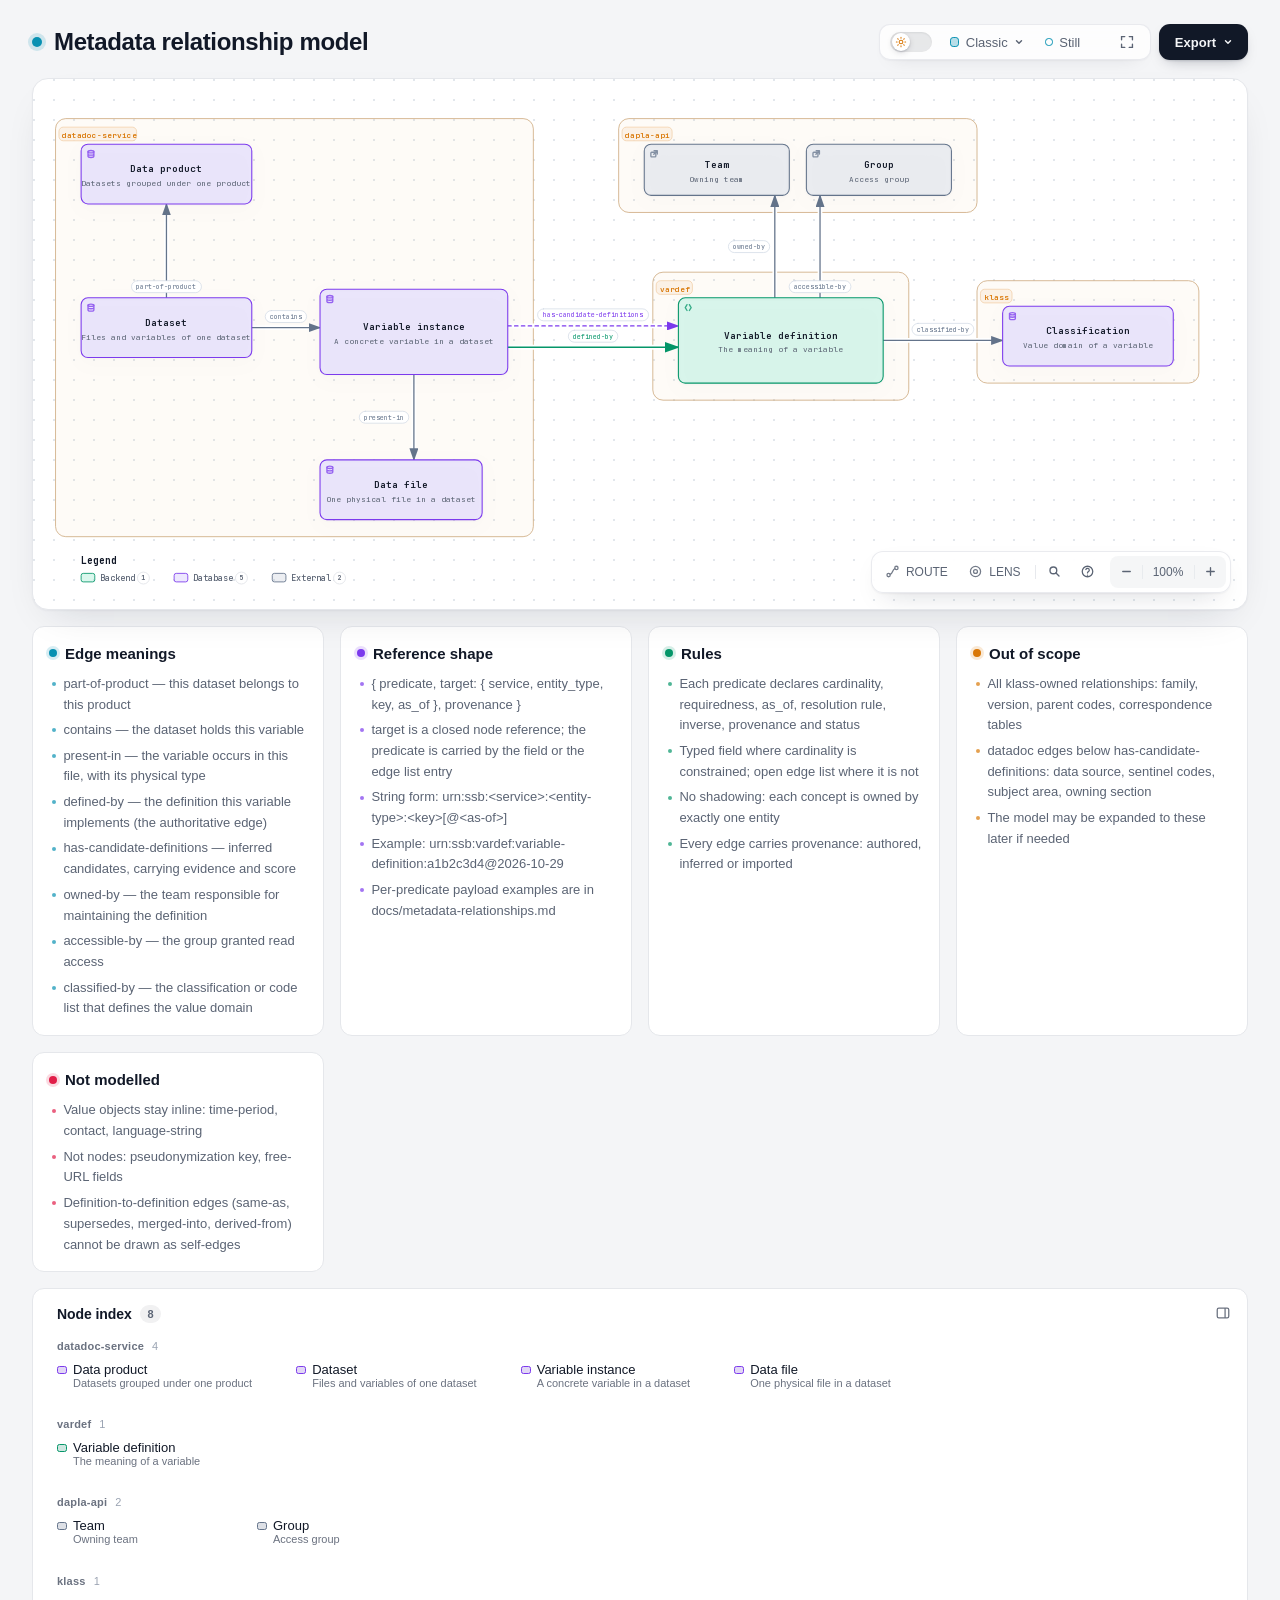
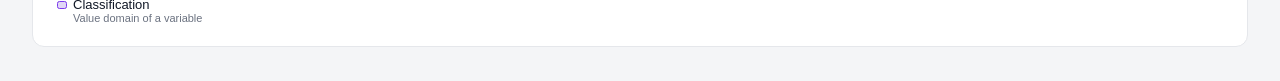
==== docs/diagrams/metadata-relationships.html @ 672e4080 "Add a diagram of entity relationships" ====
<!DOCTYPE html>
<html lang="en" data-theme="dark" data-preset="classic">
<head>
  <meta charset="UTF-8">
  <meta name="viewport" content="width=device-width, initial-scale=1.0">
  <meta name="generator" content="archify 3.2.0">
  <meta name="archify-reader-contract" content="declared-wide-v1">
  <title>Metadata relationship model Diagram</title>
  <script>
    // Resolve the theme before first paint so light-preference users don't
    // see a dark flash. The toolbar script below re-applies with UI state.
    (function () {
      try {
        var theme = null;
        try {
          var param = new URLSearchParams(window.location.search).get('theme');
          if (param === 'light' || param === 'dark') theme = param;
          if (new URLSearchParams(window.location.search).get('embed') === '1') {
            document.documentElement.setAttribute('data-embed', 'true');
          }
          if (new URLSearchParams(window.location.search).get('present') === '1') {
            document.documentElement.setAttribute('data-present', 'true');
          }
        } catch (_) {}
        if (!theme) {
          try { theme = localStorage.getItem('archify-theme'); } catch (_) {}
        }
        if (theme !== 'light' && theme !== 'dark') {
          theme = window.matchMedia('(prefers-color-scheme: light)').matches ? 'light' : 'dark';
        }
        document.documentElement.setAttribute('data-theme', theme);
      } catch (_) {}
    })();
  </script>
  <style id="archify-fonts">
/*
JetBrains Mono variable WOFF2 subsets from Google Fonts service revision v24.
These fixed bytes are shared by the viewer and its SVG/raster exports.
No local() source: an installed copy must not override the bundled font.
Uncovered characters (including CJK) still use the system fallback stack.
Upstream: https://github.com/JetBrains/JetBrainsMono

cyrillic-ext    1664 bytes  sha256 9343de2ca5d9549f792e7962375af8efb0f320c7643bfd36c884b5a30e5c396f
cyrillic        8892 bytes  sha256 4995a9a43ac659ec32fcd8b463755cd6a07b31a6e6b3894a6a153b661cf490e2
greek           6800 bytes  sha256 49c3da6c9a2b279b0f1f860f5cfb1f5dc38d88a5c7be9c9b1837bbc4e3db6111
vietnamese      5872 bytes  sha256 d44eb1936043a56038eb02dd70b243f379bef65783f94ec12f277550720411f1
latin-ext      11596 bytes  sha256 9c38cb2d0d2d93c1ee6e21fa78db76f13ea7e15e15cc64214c7ca89b6aaa35c4
latin          31340 bytes  sha256 2c32b9b3ee358c119e210f6f5195f9bd34894d78a785ff2e95d60e718e400af4

Copyright 2020 The JetBrains Mono Project Authors (https://github.com/JetBrains/JetBrainsMono)

This Font Software is licensed under the SIL Open Font License, Version 1.1.
This license is copied below, and is also available with a FAQ at:
https://openfontlicense.org


-----------------------------------------------------------
SIL OPEN FONT LICENSE Version 1.1 - 26 February 2007
-----------------------------------------------------------

PREAMBLE
The goals of the Open Font License (OFL) are to stimulate worldwide
development of collaborative font projects, to support the font creation
efforts of academic and linguistic communities, and to provide a free and
open framework in which fonts may be shared and improved in partnership
with others.

The OFL allows the licensed fonts to be used, studied, modified and
redistributed freely as long as they are not sold by themselves. The
fonts, including any derivative works, can be bundled, embedded,
redistributed and/or sold with any software provided that any reserved
names are not used by derivative works. The fonts and derivatives,
however, cannot be released under any other type of license. The
requirement for fonts to remain under this license does not apply
to any document created using the fonts or their derivatives.

DEFINITIONS
"Font Software" refers to the set of files released by the Copyright
Holder(s) under this license and clearly marked as such. This may
include source files, build scripts and documentation.

"Reserved Font Name" refers to any names specified as such after the
copyright statement(s).

"Original Version" refers to the collection of Font Software components as
distributed by the Copyright Holder(s).

"Modified Version" refers to any derivative made by adding to, deleting,
or substituting -- in part or in whole -- any of the components of the
Original Version, by changing formats or by porting the Font Software to a
new environment.

"Author" refers to any designer, engineer, programmer, technical
writer or other person who contributed to the Font Software.

PERMISSION & CONDITIONS
Permission is hereby granted, free of charge, to any person obtaining
a copy of the Font Software, to use, study, copy, merge, embed, modify,
redistribute, and sell modified and unmodified copies of the Font
Software, subject to the following conditions:

1) Neither the Font Software nor any of its individual components,
in Original or Modified Versions, may be sold by itself.

2) Original or Modified Versions of the Font Software may be bundled,
redistributed and/or sold with any software, provided that each copy
contains the above copyright notice and this license. These can be
included either as stand-alone text files, human-readable headers or
in the appropriate machine-readable metadata fields within text or
binary files as long as those fields can be easily viewed by the user.

3) No Modified Version of the Font Software may use the Reserved Font
Name(s) unless explicit written permission is granted by the corresponding
Copyright Holder. This restriction only applies to the primary font name as
presented to the users.

4) The name(s) of the Copyright Holder(s) or the Author(s) of the Font
Software shall not be used to promote, endorse or advertise any
Modified Version, except to acknowledge the contribution(s) of the
Copyright Holder(s) and the Author(s) or with their explicit written
permission.

5) The Font Software, modified or unmodified, in part or in whole,
must be distributed entirely under this license, and must not be
distributed under any other license. The requirement for fonts to
remain under this license does not apply to any document created
using the Font Software.

TERMINATION
This license becomes null and void if any of the above conditions are
not met.

DISCLAIMER
THE FONT SOFTWARE IS PROVIDED "AS IS", WITHOUT WARRANTY OF ANY KIND,
EXPRESS OR IMPLIED, INCLUDING BUT NOT LIMITED TO ANY WARRANTIES OF
MERCHANTABILITY, FITNESS FOR A PARTICULAR PURPOSE AND NONINFRINGEMENT
OF COPYRIGHT, PATENT, TRADEMARK, OR OTHER RIGHT. IN NO EVENT SHALL THE
COPYRIGHT HOLDER BE LIABLE FOR ANY CLAIM, DAMAGES OR OTHER LIABILITY,
INCLUDING ANY GENERAL, SPECIAL, INDIRECT, INCIDENTAL, OR CONSEQUENTIAL
DAMAGES, WHETHER IN AN ACTION OF CONTRACT, TORT OR OTHERWISE, ARISING
FROM, OUT OF THE USE OR INABILITY TO USE THE FONT SOFTWARE OR FROM
OTHER DEALINGS IN THE FONT SOFTWARE.
*/
    /* cyrillic-ext */
    @font-face { font-family: 'JetBrains Mono'; font-style: normal; font-weight: 400 800; font-display: swap;
      src: url([data-uri]) format('woff2');
      unicode-range: U+0460-052F, U+1C80-1C8A, U+20B4, U+2DE0-2DFF, U+A640-A69F, U+FE2E-FE2F; }
    /* cyrillic */
    @font-face { font-family: 'JetBrains Mono'; font-style: normal; font-weight: 400 800; font-display: swap;
      src: url([data-uri]) format('woff2');
      unicode-range: U+0301, U+0400-045F, U+0490-0491, U+04B0-04B1, U+2116; }
    /* greek */
    @font-face { font-family: 'JetBrains Mono'; font-style: normal; font-weight: 400 800; font-display: swap;
      src: url([data-uri]) format('woff2');
      unicode-range: U+0370-0377, U+037A-037F, U+0384-038A, U+038C, U+038E-03A1, U+03A3-03FF; }
    /* vietnamese */
    @font-face { font-family: 'JetBrains Mono'; font-style: normal; font-weight: 400 800; font-display: swap;
      src: url([data-uri]) format('woff2');
      unicode-range: U+0102-0103, U+0110-0111, U+0128-0129, U+0168-0169, U+01A0-01A1, U+01AF-01B0, U+0300-0301, U+0303-0304, U+0308-0309, U+0323, U+0329, U+1EA0-1EF9, U+20AB; }
    /* latin-ext */
    @font-face { font-family: 'JetBrains Mono'; font-style: normal; font-weight: 400 800; font-display: swap;
      src: url([data-uri]) format('woff2');
      unicode-range: U+0100-02BA, U+02BD-02C5, U+02C7-02CC, U+02CE-02D7, U+02DD-02FF, U+0304, U+0308, U+0329, U+1D00-1DBF, U+1E00-1E9F, U+1EF2-1EFF, U+2020, U+20A0-20AB, U+20AD-20C0, U+2113, U+2C60-2C7F, U+A720-A7FF; }
    /* latin */
    @font-face { font-family: 'JetBrains Mono'; font-style: normal; font-weight: 400 800; font-display: swap;
      src: url([data-uri]) format('woff2');
      unicode-range: U+0000-00FF, U+0131, U+0152-0153, U+02BB-02BC, U+02C6, U+02DA, U+02DC, U+0304, U+0308, U+0329, U+2000-206F, U+20AC, U+2122, U+2191, U+2193, U+2212, U+2215, U+FEFF, U+FFFD; }
  </style>
  <style>
    /* ==========================================================
       THEME VARIABLES — switch by toggling [data-theme] on <html>
       ========================================================== */
    :root,
    [data-theme="dark"] {
      --bg: #020617;
      --grid: #1e293b;
      --canvas-dot: rgba(148, 163, 184, 0.16);
      --text: #ffffff;
      --text-muted: #94a3b8;
      --text-dim: #475569;
      /* UI chrome and menu hints need more contrast than SVG .t-dim accents */
      --text-faint: #7d8da1;

      --panel: rgba(15, 23, 42, 0.5);
      --panel-border: #1e293b;
      --lane-fill: rgba(15, 23, 42, 0.22);
      --lane-stroke: #334155;

      --arrow: #94a3b8;
      --arrow-emphasis: #34d399;

      /* Opaque mask color used behind semi-transparent component fills
         so the arrows drawn underneath are properly hidden. */
      --mask: #0f172a;

      --frontend-fill:    rgba(8, 51, 68, 0.4);
      --frontend-stroke:  #22d3ee;
      --backend-fill:     rgba(6, 78, 59, 0.4);
      --backend-stroke:   #34d399;
      --database-fill:    rgba(76, 29, 149, 0.4);
      --database-stroke:  #a78bfa;
      --cloud-fill:       rgba(120, 53, 15, 0.3);
      --cloud-stroke:     #fbbf24;
      --security-fill:    rgba(136, 19, 55, 0.4);
      --security-stroke:  #fb7185;
      --messagebus-fill:  rgba(251, 146, 60, 0.3);
      --messagebus-stroke:#fb923c;
      --external-fill:    rgba(30, 41, 59, 0.5);
      --external-stroke:  #94a3b8;

      --toolbar-bg:       rgba(15, 23, 42, 0.8);
      --toolbar-border:   #334155;
      --toolbar-text:     #e2e8f0;
      --toolbar-hover:    rgba(15, 23, 42, 0.95);
      --toolbar-menu-bg:  #0f172a;
    }

    [data-theme="light"] {
      --bg: #f4f5f7;
      --grid: #e9edf2;
      --canvas-dot: #e2e7ec;
      --text: #111827;
      --text-muted: #5b6474;
      --text-dim: #9aa3b2;
      --text-faint: #6b7280;

      --panel: #ffffff;
      --panel-border: #e5e7eb;
      --lane-fill: rgba(248, 250, 252, 0.65);
      --lane-stroke: #cbd5e1;

      --arrow: #64748b;
      --arrow-emphasis: #059669;

      --mask: #ffffff;

      --frontend-fill: rgba(34, 211, 238, 0.15);
      --frontend-stroke: #0891b2;
      --backend-fill: rgba(52, 211, 153, 0.18);
      --backend-stroke: #059669;
      --database-fill: rgba(167, 139, 250, 0.2);
      --database-stroke: #7c3aed;
      --cloud-fill: rgba(251, 191, 36, 0.18);
      --cloud-stroke: #d97706;
      --security-fill: rgba(251, 113, 133, 0.15);
      --security-stroke: #e11d48;
      --messagebus-fill: rgba(251, 146, 60, 0.15);
      --messagebus-stroke: #ea580c;
      --external-fill: rgba(148, 163, 184, 0.18);
      --external-stroke: #64748b;

      --toolbar-bg:       rgba(255, 255, 255, 0.92);
      --toolbar-border:   #cbd5e1;
      --toolbar-text:     #334155;
      --toolbar-hover:    #ffffff;
      --toolbar-menu-bg:  #ffffff;
    }

    /* ==========================================================
       SIGNAL FLOW — an opt-in, motion-forward visual preset.
       The variables also target a standalone exported SVG, whose
       root carries data-preset and data-theme directly.
       ========================================================== */
    [data-preset="signal-flow"][data-theme="dark"] {
      --bg: #030711;
      --grid: #15233a;
      --panel: rgba(6, 14, 28, 0.78);
      --panel-border: #1d3350;
      --lane-fill: rgba(9, 22, 40, 0.5);
      --lane-stroke: #2c4564;
      --text: #f5fbff;
      --text-muted: #9eb0c7;
      --text-dim: #52667f;
      --text-faint: #7890ad;
      --mask: #07101e;
      --frontend-fill: rgba(6, 182, 212, 0.14);
      --frontend-stroke: #67e8f9;
      --backend-fill: rgba(16, 185, 129, 0.14);
      --backend-stroke: #5eead4;
      --database-fill: rgba(139, 92, 246, 0.16);
      --database-stroke: #c4b5fd;
      --cloud-fill: rgba(245, 158, 11, 0.13);
      --cloud-stroke: #fcd34d;
      --security-fill: rgba(244, 63, 94, 0.13);
      --security-stroke: #fda4af;
      --messagebus-fill: rgba(249, 115, 22, 0.13);
      --messagebus-stroke: #fdba74;
      --external-fill: rgba(71, 85, 105, 0.24);
      --external-stroke: #a5b4c7;
      --arrow: #7890ad;
      --arrow-emphasis: #2dd4bf;
      --toolbar-bg: rgba(7, 16, 30, 0.86);
      --toolbar-border: #29415f;
      --toolbar-menu-bg: #07101e;
    }

    [data-preset="signal-flow"][data-theme="light"] {
      --bg: #f4f9fc;
      --grid: #d4e5ee;
      --panel: rgba(255, 255, 255, 0.82);
      --panel-border: #bfd5e2;
      --lane-fill: rgba(232, 243, 248, 0.62);
      --lane-stroke: #a9c5d5;
      --text: #102638;
      --text-muted: #587287;
      --text-dim: #8aa2b4;
      --text-faint: #668397;
      --mask: #ffffff;
      --frontend-fill: rgba(6, 182, 212, 0.09);
      --frontend-stroke: #0789a1;
      --backend-fill: rgba(5, 150, 105, 0.09);
      --backend-stroke: #087f69;
      --database-fill: rgba(124, 58, 237, 0.09);
      --database-stroke: #7254c7;
      --cloud-fill: rgba(217, 119, 6, 0.08);
      --cloud-stroke: #b9670b;
      --security-fill: rgba(225, 29, 72, 0.08);
      --security-stroke: #c53a59;
      --messagebus-fill: rgba(234, 88, 12, 0.08);
      --messagebus-stroke: #c65f27;
      --external-fill: rgba(100, 116, 139, 0.1);
      --external-stroke: #607a8c;
      --arrow: #7b97aa;
      --arrow-emphasis: #0d9488;
    }

    /* ==========================================================
       BLUEPRINT — a review-first drafting preset for deployment,
       infrastructure, and technical design documentation. It keeps
       the same semantic palette and geometry while trading glow for
       precise grid contrast, squared materials, and drafting marks.
       ========================================================== */
    [data-preset="blueprint"][data-theme="dark"] {
      --bg: #06131f;
      --grid: #17425a;
      --panel: rgba(7, 27, 43, 0.9);
      --panel-border: #27627f;
      --lane-fill: rgba(10, 43, 66, 0.36);
      --lane-stroke: #34799a;
      --text: #e3f6ff;
      --text-muted: #91b8ca;
      --text-dim: #557e92;
      --text-faint: #739caf;
      --mask: #0a2031;
      --frontend-fill: rgba(26, 157, 193, 0.14);
      --frontend-stroke: #66d9ef;
      --backend-fill: rgba(31, 155, 124, 0.13);
      --backend-stroke: #69dfbd;
      --database-fill: rgba(120, 105, 196, 0.14);
      --database-stroke: #b4a8ff;
      --cloud-fill: rgba(197, 145, 43, 0.13);
      --cloud-stroke: #ffd166;
      --security-fill: rgba(199, 76, 104, 0.13);
      --security-stroke: #ff8da1;
      --messagebus-fill: rgba(207, 112, 49, 0.13);
      --messagebus-stroke: #ffad66;
      --external-fill: rgba(84, 119, 139, 0.18);
      --external-stroke: #a7cad9;
      --arrow: #78a3b7;
      --arrow-emphasis: #64dfc1;
      --toolbar-bg: rgba(7, 28, 45, 0.92);
      --toolbar-border: #34799a;
      --toolbar-text: #d8f3ff;
      --toolbar-hover: rgba(18, 58, 83, 0.95);
      --toolbar-menu-bg: #0a2031;
    }

    [data-preset="blueprint"][data-theme="light"] {
      --bg: #edf7fa;
      --grid: #b5d5e1;
      --panel: rgba(249, 253, 255, 0.94);
      --panel-border: #78aabd;
      --lane-fill: rgba(210, 232, 240, 0.42);
      --lane-stroke: #83b2c4;
      --text: #123344;
      --text-muted: #4e7486;
      --text-dim: #86a6b4;
      --text-faint: #668c9d;
      --mask: #f9fdff;
      --frontend-fill: rgba(8, 145, 178, 0.08);
      --frontend-stroke: #087f9c;
      --backend-fill: rgba(5, 128, 101, 0.08);
      --backend-stroke: #08755f;
      --database-fill: rgba(100, 75, 180, 0.08);
      --database-stroke: #6757a8;
      --cloud-fill: rgba(181, 120, 15, 0.08);
      --cloud-stroke: #a86609;
      --security-fill: rgba(190, 48, 80, 0.07);
      --security-stroke: #b32f50;
      --messagebus-fill: rgba(196, 81, 22, 0.07);
      --messagebus-stroke: #b65120;
      --external-fill: rgba(79, 112, 128, 0.08);
      --external-stroke: #506f7e;
      --arrow: #6d93a5;
      --arrow-emphasis: #087f69;
      --toolbar-bg: rgba(247, 252, 254, 0.94);
      --toolbar-border: #8ab5c5;
      --toolbar-text: #294f61;
      --toolbar-hover: #ffffff;
      --toolbar-menu-bg: #f9fdff;
    }

    /* ==========================================================
       EDITORIAL — a warm, publication-minded preset for design
       reviews, launch notes, and documentation. The diagram keeps
       the same semantic palette and exact geometry, but trades
       software chrome for paper, ink, ruled structure, and one
       restrained vermilion accent.
       ========================================================== */
    [data-preset="editorial"][data-theme="dark"] {
      --bg: #181611;
      --grid: #39342a;
      --panel: rgba(35, 31, 24, 0.96);
      --panel-border: #625a4a;
      --lane-fill: rgba(52, 46, 35, 0.46);
      --lane-stroke: #726957;
      --text: #f4eddf;
      --text-muted: #b9ae9b;
      --text-dim: #776e60;
      --text-faint: #9d917e;
      --mask: #231f18;
      --frontend-fill: rgba(43, 133, 142, 0.16);
      --frontend-stroke: #7fc6c7;
      --backend-fill: rgba(63, 132, 92, 0.16);
      --backend-stroke: #8fc29e;
      --database-fill: rgba(117, 91, 141, 0.17);
      --database-stroke: #c0a4d0;
      --cloud-fill: rgba(170, 119, 49, 0.16);
      --cloud-stroke: #d8ad68;
      --security-fill: rgba(157, 69, 65, 0.17);
      --security-stroke: #df9085;
      --messagebus-fill: rgba(174, 79, 42, 0.16);
      --messagebus-stroke: #df946f;
      --external-fill: rgba(126, 115, 96, 0.18);
      --external-stroke: #b8ad99;
      --arrow: #948978;
      --arrow-emphasis: #dd6b3d;
      --toolbar-bg: rgba(35, 31, 24, 0.92);
      --toolbar-border: #625a4a;
      --toolbar-text: #eee5d5;
      --toolbar-hover: #302a20;
      --toolbar-menu-bg: #231f18;
    }

    [data-preset="editorial"][data-theme="light"] {
      --bg: #f2eee5;
      --grid: #d8d0c2;
      --panel: rgba(251, 248, 241, 0.97);
      --panel-border: #c4b9a6;
      --lane-fill: rgba(229, 221, 207, 0.42);
      --lane-stroke: #b8aa94;
      --text: #242018;
      --text-muted: #6f6658;
      --text-dim: #a09788;
      --text-faint: #817767;
      --mask: #fbf8f1;
      --frontend-fill: rgba(31, 117, 126, 0.09);
      --frontend-stroke: #287e84;
      --backend-fill: rgba(42, 119, 75, 0.09);
      --backend-stroke: #397b53;
      --database-fill: rgba(105, 75, 130, 0.09);
      --database-stroke: #765d86;
      --cloud-fill: rgba(157, 103, 31, 0.1);
      --cloud-stroke: #9a671f;
      --security-fill: rgba(153, 58, 52, 0.09);
      --security-stroke: #9e463f;
      --messagebus-fill: rgba(182, 70, 27, 0.09);
      --messagebus-stroke: #ad4b25;
      --external-fill: rgba(101, 91, 75, 0.09);
      --external-stroke: #746b5e;
      --arrow: #8a806f;
      --arrow-emphasis: #bb4c23;
      --toolbar-bg: rgba(251, 248, 241, 0.94);
      --toolbar-border: #c4b9a6;
      --toolbar-text: #40392f;
      --toolbar-hover: #fffdf8;
      --toolbar-menu-bg: #fbf8f1;
    }

    * { margin: 0; padding: 0; box-sizing: border-box; }

    body {
      --archify-page-top: 2rem;
      font-family: -apple-system, BlinkMacSystemFont, 'Segoe UI', 'PingFang SC', 'Hiragino Sans GB', 'Microsoft YaHei', 'Noto Sans CJK SC', 'Noto Sans', Roboto, 'Helvetica Neue', Arial, sans-serif;
      -webkit-font-smoothing: antialiased;
      background: var(--bg);
      min-height: 100vh;
      padding: var(--archify-page-top) 2rem 2rem;
      color: var(--text);
      /* Theme surfaces change together; animating the page background leaves it
         visibly out of sync with the SVG and panel for the first 200ms. */
    }

    html[data-preset="signal-flow"] body {
      background-image:
        radial-gradient(circle at 18% -8%, rgba(34, 211, 238, 0.14), transparent 34rem),
        radial-gradient(circle at 92% 18%, rgba(139, 92, 246, 0.12), transparent 30rem);
      background-attachment: fixed;
    }
    html[data-preset="signal-flow"][data-theme="light"] body {
      background-image:
        radial-gradient(circle at 18% -8%, rgba(6, 182, 212, 0.12), transparent 34rem),
        radial-gradient(circle at 92% 18%, rgba(139, 92, 246, 0.08), transparent 30rem);
    }
    html[data-preset="blueprint"] body {
      background-image:
        linear-gradient(var(--grid) 1px, transparent 1px),
        linear-gradient(90deg, var(--grid) 1px, transparent 1px);
      background-size: 32px 32px;
      background-position: -1px -1px;
      background-attachment: fixed;
    }
    html[data-preset="editorial"] body {
      background-image:
        linear-gradient(90deg, transparent 0, transparent 5.4rem, color-mix(in srgb, var(--security-stroke) 18%, transparent) 5.4rem, color-mix(in srgb, var(--security-stroke) 18%, transparent) calc(5.4rem + 1px), transparent calc(5.4rem + 1px)),
        repeating-linear-gradient(0deg, transparent 0, transparent 31px, color-mix(in srgb, var(--grid) 36%, transparent) 31px, color-mix(in srgb, var(--grid) 36%, transparent) 32px);
      background-attachment: fixed;
    }

    /* Gallery/embed mode keeps the generated artifact as the source of truth
       while presenting only its diagram surface inside a proof card. */
    html[data-embed="true"] body {
      min-height: 0;
      padding: 0;
      overflow: hidden;
      background: var(--bg);
      background-image: none;
    }
    html[data-embed="true"] .toolbar,
    html[data-embed="true"] .header,
    html[data-embed="true"] .cards,
    html[data-embed="true"] .diagram-nav,
    html[data-embed="true"] .overview-map,
    html[data-embed="true"] .focus-chip,
    html[data-embed="true"] .route-probe,
    html[data-embed="true"] .semantic-lens,
    html[data-embed="true"] .diagram-guide,
    html[data-embed="true"] .node-finder,
    html[data-embed="true"] .node-outline { display: none !important; }
    html[data-embed="true"] .container { max-width: none; }
    html[data-embed="true"] .diagram-container {
      padding: 0.5rem;
      border: 0;
      border-radius: 0;
      box-shadow: none;
    }
    html[data-embed="true"] .diagram-container svg { min-width: 0; }

    /* Presentation Stage is a viewer-only layer: it gives the live diagram
       the viewport while keeping guided views, theme, focus, and exports real.
       Embed mode wins when both query parameters are present. */
    html[data-present="true"]:not([data-embed="true"]) body {
      --archify-page-top: 1rem;
      height: 100dvh;
      min-height: 0;
      padding: 1rem;
      overflow: hidden;
    }
    html[data-present="true"]:not([data-embed="true"]) .container {
      display: flex;
      flex-direction: column;
      gap: 0.75rem;
      width: 100%;
      max-width: none;
      height: calc(100dvh - 2rem);
    }
    html[data-present="true"]:not([data-embed="true"]) .header {
      flex: none;
      min-width: 0;
      margin: 0;
      padding-right: 23rem;
    }
    html[data-present="true"]:not([data-embed="true"]) .header-row { margin-bottom: 0.25rem; }
    html[data-present="true"]:not([data-embed="true"]) .subtitle {
      overflow: hidden;
      text-overflow: ellipsis;
      white-space: nowrap;
    }

    html[data-present="true"]:not([data-embed="true"]) .diagram-container {
      display: flex;
      flex: 1 1 auto;
      align-items: center;
      justify-content: center;
      min-height: 0;
      padding: 0.75rem;
      padding-bottom: calc(0.75rem + var(--archify-nav-reserve));
    }
    html[data-present="true"]:not([data-embed="true"]) .diagram-container > svg {
      flex: 1 1 auto;
      height: 100%;
      min-height: 0;
      width: 100%;
      min-width: 0;
    }
    html[data-present="true"]:not([data-embed="true"]) .cards { display: none; }
    html[data-present="true"]:not([data-embed="true"]) #btn-present {
      border-color: var(--frontend-stroke);
      color: var(--frontend-stroke);
    }

    /* The reader owns only the outer scale. Compact automatic sequences fit at
       their authored text size or larger. Long sequences and waterfall rows
       favor reading width and page scroll; other diagrams keep height fitting.
       Small automatic canvases retain a modest scale inside a usable shell.
       Every strategy preserves the authored SVG/viewBox and semantic geometry. */
    .container {
      width: 100%;
      max-width: var(--archify-reader-width, 1440px);
      margin: 0 auto;
    }
    html[data-reader-area="true"] .diagram-container {
      min-height: var(--archify-diagram-min-height);
      display: flex;
      align-items: center;
    }
    html[data-reader-area="true"] .diagram-container > svg { flex-shrink: 0; }
    /* The original SVG legend can use the outer corner while the capped or fitted
       diagram stays centered. The container still clips all outer paint. */
    .diagram-container:has([data-reader-legend-corner]) > svg { overflow: visible; }
    .diagram-container [data-reader-legend-corner] {
      transform-origin: 0 0;
      transform-box: view-box;
      transform: var(--archify-reader-legend-transform);
    }
    html[data-reader-narrow="true"]:not([data-present="true"]) .diagram-container > svg {
      min-width: 0;
      max-width: var(--archify-diagram-max-width);
      margin-inline: auto;
    }
    @media (min-width: 768px) and (max-height: 920px) {
      .header { margin-bottom: 1rem; }
      .diagram-container { padding: 1rem; }
      .cards { margin-top: 1rem; }
      .card { padding: 1rem; }
    }

    .header { margin-bottom: 1.5rem; padding-right: 29.5rem; }

    html[data-preset="signal-flow"] .header,
    html[data-preset="blueprint"] .header,
    html[data-preset="editorial"] .header { padding-right: 29.5rem; }

    .header-row {
      display: flex;
      align-items: center;
      gap: 0.75rem;
      min-height: 2.75rem;
      margin-bottom: 0.25rem;
    }

    .pulse-dot {
      flex: none;
      width: 10px;
      height: 10px;
      background: var(--frontend-stroke);
      border-radius: 50%;
      box-shadow: 0 0 0 4px color-mix(in srgb, var(--frontend-stroke) 16%, transparent);
      animation: none;
    }

    html[data-motion-capable="true"] .pulse-dot { animation: pulse 2s infinite; }

    @keyframes pulse {
      0%, 100% { opacity: 1; }
      50% { opacity: 0.5; }
    }

    h1 {
      font-size: 1.5rem;
      font-weight: 650;
      line-height: 1.25;
      letter-spacing: -0.015em;
    }

    .subtitle {
      color: var(--text-muted);
      font-size: 0.875rem;
      line-height: 1.55;
      margin-left: 1.375rem;
    }

    html[data-preset="signal-flow"] .header-row::after {
      content: attr(data-preset-badge-signal-flow);
      flex: none;
      margin-left: 0.25rem;
      color: var(--frontend-stroke);
      border: 1px solid var(--frontend-stroke);
      border-radius: 999px;
      padding: 0.28rem 0.6rem;
      font-size: 0.625rem;
      letter-spacing: 0.12em;
      opacity: 0.82;
      box-shadow: 0 0 20px rgba(34, 211, 238, 0.12);
      white-space: nowrap;
    }

    html[data-preset="blueprint"] .pulse-dot {
      width: 10px;
      height: 10px;
      border: 1px solid var(--frontend-stroke);
      border-radius: 1px;
      background: transparent;
      box-shadow: inset 0 0 0 2px var(--bg);
      transform: rotate(45deg);
      animation: none;
    }
    html[data-preset="blueprint"] .header-row::after {
      content: attr(data-preset-badge-blueprint);
      flex: none;
      margin-left: 0.25rem;
      padding: 0.28rem 0.55rem;
      border-top: 1px solid var(--frontend-stroke);
      border-bottom: 1px solid var(--frontend-stroke);
      color: var(--frontend-stroke);
      font-size: 0.5625rem;
      font-weight: 700;
      letter-spacing: 0.14em;
      white-space: nowrap;
    }

    html[data-preset="editorial"] h1,
    html[data-preset="editorial"] .card h3 {
      font-family: Georgia, 'Times New Roman', 'Songti SC', STSong, serif;
      letter-spacing: -0.02em;
    }
    html[data-preset="editorial"] h1 { font-size: 1.72rem; font-weight: 600; }
    html[data-preset="editorial"] .pulse-dot {
      width: 9px;
      height: 9px;
      border: 1px solid var(--arrow-emphasis);
      border-radius: 0;
      background: var(--arrow-emphasis);
      box-shadow: 0 0 0 3px color-mix(in srgb, var(--arrow-emphasis) 14%, transparent);
      transform: rotate(45deg);
      animation: none;
    }
    html[data-preset="editorial"] .header-row::after {
      content: attr(data-preset-badge-editorial);
      flex: none;
      margin-left: 0.25rem;
      padding: 0.32rem 0 0.24rem;
      border-bottom: 2px solid var(--arrow-emphasis);
      color: var(--arrow-emphasis);
      font-family: Georgia, 'Times New Roman', serif;
      font-size: 0.625rem;
      font-style: italic;
      font-weight: 600;
      letter-spacing: 0.08em;
      white-space: nowrap;
    }

    .diagram-container {
      --archify-nav-reserve: 0px;
      background: var(--panel);
      border-radius: 1rem;
      border: 1px solid var(--panel-border);
      box-shadow: 0 1px 2px rgba(15, 23, 42, 0.04), 0 16px 40px -20px rgba(15, 23, 42, 0.18);
      padding: 1.5rem;
      padding-bottom: calc(1.5rem + var(--archify-nav-reserve));
      overflow: hidden;
      position: relative;
    }

    html[data-preset="signal-flow"] .diagram-container {
      position: relative;
      overflow: hidden;
      background: linear-gradient(180deg, rgba(8, 20, 38, 0.82), rgba(3, 8, 18, 0.94));
      box-shadow: inset 0 1px 0 rgba(255, 255, 255, 0.04), 0 28px 80px rgba(0, 0, 0, 0.34);
    }
    html[data-preset="signal-flow"][data-theme="light"] .diagram-container {
      background: linear-gradient(180deg, rgba(255, 255, 255, 0.9), rgba(237, 246, 250, 0.94));
      box-shadow: inset 0 1px 0 rgba(255, 255, 255, 0.72), 0 24px 60px rgba(45, 78, 99, 0.12);
    }
    html[data-preset="blueprint"] .diagram-container {
      border-color: var(--panel-border);
      border-radius: 0.35rem;
      background: var(--panel);
      box-shadow:
        inset 0 0 0 1px color-mix(in srgb, var(--panel-border) 34%, transparent),
        0 18px 48px rgba(0, 0, 0, 0.16);
    }
    html[data-preset="blueprint"] .diagram-container::after {
      content: "";
      position: absolute;
      z-index: 10;
      inset: 0.7rem;
      pointer-events: none;
      background:
        linear-gradient(var(--frontend-stroke), var(--frontend-stroke)) left top / 1.35rem 1px no-repeat,
        linear-gradient(var(--frontend-stroke), var(--frontend-stroke)) left top / 1px 1.35rem no-repeat,
        linear-gradient(var(--frontend-stroke), var(--frontend-stroke)) right top / 1.35rem 1px no-repeat,
        linear-gradient(var(--frontend-stroke), var(--frontend-stroke)) right top / 1px 1.35rem no-repeat,
        linear-gradient(var(--frontend-stroke), var(--frontend-stroke)) left bottom / 1.35rem 1px no-repeat,
        linear-gradient(var(--frontend-stroke), var(--frontend-stroke)) left bottom / 1px 1.35rem no-repeat,
        linear-gradient(var(--frontend-stroke), var(--frontend-stroke)) right bottom / 1.35rem 1px no-repeat,
        linear-gradient(var(--frontend-stroke), var(--frontend-stroke)) right bottom / 1px 1.35rem no-repeat;
      opacity: 0.58;
    }
    html[data-preset="editorial"] .diagram-container {
      overflow: hidden;
      border-color: var(--panel-border);
      border-radius: 0.38rem;
      background:
        linear-gradient(90deg, color-mix(in srgb, var(--security-fill) 58%, transparent), transparent 12%),
        var(--panel);
      box-shadow:
        0 1px 0 color-mix(in srgb, var(--text) 6%, transparent),
        0 18px 48px color-mix(in srgb, #000 19%, transparent);
    }
    html[data-preset="editorial"] .diagram-container::after {
      position: absolute;
      z-index: 10;
      top: 0.72rem;
      right: 1.25rem;
      padding: 0.2rem 0.52rem;
      border: 1px solid var(--panel-border);
      background: var(--panel);
      color: var(--arrow-emphasis);
      content: attr(data-preset-badge-editorial-plate);
      font-family: Georgia, 'Times New Roman', serif;
      font-size: 0.52rem;
      font-style: italic;
      font-weight: 600;
      letter-spacing: 0.09em;
      pointer-events: none;
    }
    html[data-embed="true"][data-preset="editorial"] .diagram-container::after { display: none; }
    html[data-motion-capable="true"][data-preset="signal-flow"][data-ambient-entry="running"] .diagram-container::before {
      content: "";
      position: absolute;
      inset: 0;
      pointer-events: none;
      background: linear-gradient(115deg, transparent 28%, rgba(103, 232, 249, 0.035) 48%, transparent 68%);
      transform: translateX(-70%);
      animation: archify-signal-scan 4.8s ease-in-out 1 both;
    }

    /* Motion Governor gives the reader a real static state and gives the
       strongest semantic action the only motion budget. Atmosphere resets to
       its authored base instead of freezing mid-cycle. Static artifacts never
       start a decorative pulse or scan. */
    html:not([data-motion-capable="true"]) svg[data-animation="trace"] [data-animate] {
      animation: none !important;
    }
    html:not([data-motion-capable="true"]) svg[data-animation="trace"] [data-graph-role="automatic-crossover"]:has(> [data-animate="edge"]) > [data-graph-role="automatic-crossover-underlay"] {
      animation: none !important;
    }
    html[data-motion="still"] .pulse-dot,
    html[data-motion="still"] .diagram-container::before,
    html[data-motion="still"] svg[data-animation="trace"] [data-animate],
    html[data-motion-owner] .pulse-dot,
    html[data-motion-owner] .diagram-container::before,
    html[data-motion-owner] svg[data-animation="trace"] [data-animate],
    html[data-embed="true"] .pulse-dot,
    html[data-embed="true"] .diagram-container::before,
    html[data-share-playback="true"] .pulse-dot,
    html[data-share-playback="true"] .diagram-container::before,
    html[data-document-hidden="true"] .pulse-dot,
    html[data-document-hidden="true"] .diagram-container::before,
    html[data-document-hidden="true"] svg[data-animation="trace"] [data-animate],
    html[data-motion="still"] svg[data-animation="trace"] [data-graph-role="automatic-crossover"]:has(> [data-animate="edge"]) > [data-graph-role="automatic-crossover-underlay"],
    html[data-motion-owner] svg[data-animation="trace"] [data-graph-role="automatic-crossover"]:has(> [data-animate="edge"]) > [data-graph-role="automatic-crossover-underlay"],
    html[data-embed="true"] svg[data-animation="trace"] [data-graph-role="automatic-crossover"]:has(> [data-animate="edge"]) > [data-graph-role="automatic-crossover-underlay"],
    html[data-share-playback="true"] svg[data-animation="trace"] [data-graph-role="automatic-crossover"]:has(> [data-animate="edge"]) > [data-graph-role="automatic-crossover-underlay"],
    html[data-document-hidden="true"] svg[data-animation="trace"] [data-graph-role="automatic-crossover"]:has(> [data-animate="edge"]) > [data-graph-role="automatic-crossover-underlay"] {
      animation: none !important;
    }
    html[data-motion="still"] .diagram-container::before,
    html[data-motion-owner] .diagram-container::before,
    html[data-embed="true"] .diagram-container::before,
    html[data-share-playback="true"] .diagram-container::before {
      opacity: 0;
    }
    html[data-motion="still"] .intent-trace-flow,
    html[data-motion="still"] .route-probe-flow,
    html[data-motion="still"] .route-journey-flow,
    html[data-motion="still"] .semantic-lens-flow,
    html[data-motion="still"] .diagram-guide,
    html[data-motion="still"] .overview-map-live,
    html[data-document-hidden="true"] .intent-trace-flow,
    html[data-document-hidden="true"] .route-probe-flow,
    html[data-document-hidden="true"] .route-journey-flow,
    html[data-document-hidden="true"] .semantic-lens-flow,
    html[data-document-hidden="true"] .diagram-guide,
    html[data-document-hidden="true"] .overview-map-live {
      animation: none !important;
    }

    html[data-motion="still"] .intent-trace-flow,
    html[data-motion="still"] .route-probe-flow {
      stroke-dasharray: none;
      stroke-dashoffset: 0;
      opacity: 0.72;
    }
    html[data-motion="still"] .route-journey-overlay,
    html[data-document-hidden="true"] .route-journey-overlay { display: none !important; }
    html[data-motion="still"] .relationship-pulse-overlay { display: none !important; }

    html[data-motion="still"] svg [data-node-id],
    html[data-motion="still"] svg [data-edge-from],
    html[data-motion="still"] svg [data-detail],
    html[data-motion="still"] svg [data-detail-anchor],
    html[data-motion="still"] svg [data-legend-hit],
    html[data-motion="still"] svg {
      transition: none !important;
    }

    svg {
      font-family: 'JetBrains Mono', ui-monospace, SFMono-Regular, Menlo, Consolas, 'DejaVu Sans Mono', 'Liberation Mono', 'Noto Sans Mono CJK SC', 'PingFang SC', 'Hiragino Sans GB', 'Microsoft YaHei', monospace;
      width: 100%;
      min-width: min(900px, 100%);
      display: block;
      transform-origin: 0 0;
      transition: transform 0.18s ease;
    }

    .diagram-container.is-camera-moving svg {
      transition: transform 0.42s cubic-bezier(0.22, 1, 0.36, 1);
    }
    .diagram-container.is-camera-transaction svg { transition: none; }
    .diagram-container.is-pannable { cursor: grab; }
    .diagram-container.is-panning { cursor: grabbing; user-select: none; }
    .diagram-container.is-panning svg { transition: none; }

    .diagram-nav {
      position: absolute;
      right: 1rem;
      bottom: 1rem;
      z-index: 12;
      translate: 0 calc(-1 * var(--archify-dock-lift, 0px));
      display: inline-flex;
      align-items: center;
      max-width: calc(100% - 2rem);
      padding: 0.25rem;
      gap: 0.0625rem;
      overflow-x: auto;
      border: 1px solid color-mix(in srgb, var(--panel-border) 80%, transparent);
      border-radius: 0.75rem;
      background: color-mix(in srgb, var(--panel) 84%, transparent);
      box-shadow: 0 1px 2px rgba(15, 23, 42, 0.05), 0 10px 28px -14px rgba(15, 23, 42, 0.28);
      backdrop-filter: blur(14px) saturate(1.2);
      scrollbar-width: none;
    }
    .diagram-nav::-webkit-scrollbar { display: none; }
    .diagram-nav button,
    .focus-chip button {
      border: 0;
      background: transparent;
      color: var(--toolbar-text);
      font: inherit;
      cursor: pointer;
    }
    .diagram-nav button {
      min-width: 2rem;
      height: 2rem;
      padding: 0 0.4rem;
      border-radius: 0.5rem;
      color: var(--text-muted);
      font-size: 0.75rem;
      font-weight: 500;
      letter-spacing: 0;
      transition: background 0.15s, color 0.15s;
    }
    .diagram-nav button:hover,
    .diagram-nav button:focus-visible {
      color: var(--text);
      background: color-mix(in srgb, var(--text) 6%, transparent);
    }
    .diagram-nav button:hover,
    .diagram-nav button:focus-visible,
    .focus-chip button:hover,
    .focus-chip button:focus-visible { background: var(--toolbar-hover); }
    .diagram-nav button:focus-visible,
    .focus-chip button:focus-visible {
      outline: 2px solid var(--frontend-stroke);
      outline-offset: 1px;
    }
    .diagram-nav button:disabled { opacity: 0.38; cursor: default; }
    /* The Guide stays on the ? shortcut; Map only earns dock space once the
       reader has zoomed past the full diagram (or opened it from the keyboard). */
    .diagram-nav button[hidden] { display: none; }
    .diagram-container:not(.is-pannable) #btn-overview-map:not([data-radar-requested]):not(:focus) { display: none; }
    .diagram-nav button:disabled:hover { background: transparent; }
    .diagram-nav #btn-route-probe,
    .diagram-nav #btn-overview-map,
    .diagram-nav #btn-semantic-lens {
      min-width: auto;
      padding-inline: 0.6rem;
      color: var(--text-muted);
      font-weight: 500;
    }
    .diagram-nav #btn-node-finder,
    .diagram-nav [data-view="out"] {
      position: relative;
      margin-left: 0.375rem;
    }
    .diagram-nav #btn-node-finder::before,
    .diagram-nav [data-view="out"]::before {
      position: absolute;
      top: 0.55rem;
      bottom: 0.55rem;
      left: -0.19rem;
      width: 1px;
      background: color-mix(in srgb, var(--panel-border) 90%, transparent);
      content: "";
      pointer-events: none;
    }
    .diagram-nav-icon {
      display: block;
      width: 0.95rem;
      height: 0.95rem;
      margin: auto;
      background: currentColor;
      -webkit-mask-position: center;
      -webkit-mask-repeat: no-repeat;
      -webkit-mask-size: contain;
      mask-position: center;
      mask-repeat: no-repeat;
      mask-size: contain;
    }
    .diagram-nav-icon.find {
      -webkit-mask-image: url("data:image/svg+xml,%3Csvg xmlns='http://www.w3.org/2000/svg' viewBox='0 0 20 20'%3E%3Ccircle cx='8.5' cy='8.5' r='4.5' fill='none' stroke='black' stroke-width='1.8'/%3E%3Cpath d='m12 12 4 4' fill='none' stroke='black' stroke-width='1.8' stroke-linecap='round'/%3E%3C/svg%3E");
      mask-image: url("data:image/svg+xml,%3Csvg xmlns='http://www.w3.org/2000/svg' viewBox='0 0 20 20'%3E%3Ccircle cx='8.5' cy='8.5' r='4.5' fill='none' stroke='black' stroke-width='1.8'/%3E%3Cpath d='m12 12 4 4' fill='none' stroke='black' stroke-width='1.8' stroke-linecap='round'/%3E%3C/svg%3E");
    }
    .diagram-nav-icon.guide {
      -webkit-mask-image: url("data:image/svg+xml,%3Csvg xmlns='http://www.w3.org/2000/svg' viewBox='0 0 20 20'%3E%3Ccircle cx='10' cy='10' r='7' fill='none' stroke='black' stroke-width='1.7'/%3E%3Cpath d='M7.8 7.3a2.4 2.4 0 014.6.9c0 1.8-2.4 2-2.4 3.7M10 14.9h.01' fill='none' stroke='black' stroke-width='1.7' stroke-linecap='round'/%3E%3C/svg%3E");
      mask-image: url("data:image/svg+xml,%3Csvg xmlns='http://www.w3.org/2000/svg' viewBox='0 0 20 20'%3E%3Ccircle cx='10' cy='10' r='7' fill='none' stroke='black' stroke-width='1.7'/%3E%3Cpath d='M7.8 7.3a2.4 2.4 0 014.6.9c0 1.8-2.4 2-2.4 3.7M10 14.9h.01' fill='none' stroke='black' stroke-width='1.7' stroke-linecap='round'/%3E%3C/svg%3E");
    }
    .diagram-nav-icon.minus {
      -webkit-mask-image: url("data:image/svg+xml,%3Csvg xmlns='http://www.w3.org/2000/svg' viewBox='0 0 20 20'%3E%3Cpath d='M5 10h10' fill='none' stroke='black' stroke-width='1.8' stroke-linecap='round'/%3E%3C/svg%3E");
      mask-image: url("data:image/svg+xml,%3Csvg xmlns='http://www.w3.org/2000/svg' viewBox='0 0 20 20'%3E%3Cpath d='M5 10h10' fill='none' stroke='black' stroke-width='1.8' stroke-linecap='round'/%3E%3C/svg%3E");
    }
    .diagram-nav-icon.plus {
      -webkit-mask-image: url("data:image/svg+xml,%3Csvg xmlns='http://www.w3.org/2000/svg' viewBox='0 0 20 20'%3E%3Cpath d='M10 5v10M5 10h10' fill='none' stroke='black' stroke-width='1.8' stroke-linecap='round'/%3E%3C/svg%3E");
      mask-image: url("data:image/svg+xml,%3Csvg xmlns='http://www.w3.org/2000/svg' viewBox='0 0 20 20'%3E%3Cpath d='M10 5v10M5 10h10' fill='none' stroke='black' stroke-width='1.8' stroke-linecap='round'/%3E%3C/svg%3E");
    }
    .diagram-nav [data-view="reset"] {
      display: inline-flex;
      align-items: center;
      justify-content: center;
      gap: 0.2rem;
      min-width: 3.1rem;
      padding-inline: 0.35rem;
    }
    .diagram-nav [data-view="reset"][data-detail-visible] {
      min-width: 3.8rem;
    }
    .diagram-nav-detail {
      color: color-mix(in srgb, var(--toolbar-text) 52%, transparent);
      font-size: 0.44rem;
      font-weight: 700;
      line-height: 1;
      letter-spacing: 0.07em;
    }
    .diagram-nav-percent {
      color: var(--text-muted);
      font-size: 0.75rem;
      font-weight: 500;
      font-variant-numeric: tabular-nums;
      line-height: 1;
    }
    /* Mode buttons carry a small glyph so the dock reads as one icon language. */
    .diagram-nav #btn-route-probe,
    .diagram-nav #btn-overview-map,
    .diagram-nav #btn-semantic-lens {
      display: inline-flex;
      align-items: center;
      gap: 0.375rem;
      padding-inline: 0.55rem 0.65rem;
    }
    .diagram-nav #btn-route-probe::before,
    .diagram-nav #btn-overview-map::before,
    .diagram-nav #btn-semantic-lens::before {
      flex: none;
      width: 0.95rem;
      height: 0.95rem;
      background: currentColor;
      content: "";
      opacity: 0.85;
      -webkit-mask: var(--nav-glyph) center / contain no-repeat;
      mask: var(--nav-glyph) center / contain no-repeat;
    }
    .diagram-nav #btn-route-probe { --nav-glyph: url("data:image/svg+xml,%3Csvg xmlns='http://www.w3.org/2000/svg' viewBox='0 0 20 20'%3E%3Cg fill='none' stroke='black' stroke-width='1.7' stroke-linecap='round'%3E%3Ccircle cx='4.8' cy='14.8' r='2.2'/%3E%3Ccircle cx='15.2' cy='5.2' r='2.2'/%3E%3Cpath d='M6.9 13.9c3.8-1.4 2.6-6.3 6.2-7.8'/%3E%3C/g%3E%3C/svg%3E"); }
    .diagram-nav #btn-overview-map { --nav-glyph: url("data:image/svg+xml,%3Csvg xmlns='http://www.w3.org/2000/svg' viewBox='0 0 20 20'%3E%3Cg fill='none' stroke='black' stroke-width='1.7' stroke-linejoin='round'%3E%3Cpath d='M2.8 5.4 7.4 3.5l5.2 2 4.6-1.9v11l-4.6 1.9-5.2-2-4.6 1.9z'/%3E%3Cpath d='M7.4 3.5v11M12.6 5.5v11'/%3E%3C/g%3E%3C/svg%3E"); }
    .diagram-nav #btn-semantic-lens { --nav-glyph: url("data:image/svg+xml,%3Csvg xmlns='http://www.w3.org/2000/svg' viewBox='0 0 20 20'%3E%3Cg fill='none' stroke='black' stroke-width='1.7'%3E%3Ccircle cx='10' cy='10' r='6.8'/%3E%3Ccircle cx='10' cy='10' r='2.6'/%3E%3C/g%3E%3C/svg%3E"); }
    /* Zoom out / level / zoom in join into one stepper well. */
    .diagram-nav [data-view="out"],
    .diagram-nav [data-view="reset"],
    .diagram-nav [data-view="in"] {
      position: relative;
      border-radius: 0;
      background: color-mix(in srgb, var(--panel-border) 38%, transparent);
    }
    .diagram-nav [data-view="out"] { margin-left: 0.375rem; border-radius: 0.5rem 0 0 0.5rem; }
    .diagram-nav [data-view="out"]::before { display: none; }
    .diagram-nav [data-view="reset"],
    .diagram-nav [data-view="in"] { margin-left: -0.0625rem; }
    .diagram-nav [data-view="in"] { border-radius: 0 0.5rem 0.5rem 0; }
    .diagram-nav [data-view="reset"]::after,
    .diagram-nav [data-view="in"]::after {
      position: absolute;
      top: 0.55rem;
      bottom: 0.55rem;
      left: 0;
      width: 1px;
      background: color-mix(in srgb, var(--panel-border) 75%, transparent);
      content: "";
      pointer-events: none;
    }
    .diagram-nav [data-view="out"]:hover,
    .diagram-nav [data-view="reset"]:hover,
    .diagram-nav [data-view="in"]:hover { background: color-mix(in srgb, var(--panel-border) 60%, transparent); }
    .diagram-nav [data-view="out"]:disabled,
    .diagram-nav [data-view="in"]:disabled { opacity: 1; color: color-mix(in srgb, var(--text-muted) 40%, transparent); }
    .diagram-nav [data-view="out"]:disabled:hover,
    .diagram-nav [data-view="in"]:disabled:hover { background: color-mix(in srgb, var(--panel-border) 38%, transparent); }
    .diagram-nav [data-view="reset"] { min-width: 3.25rem; }
    .diagram-container[data-camera-indicator="true"] .diagram-nav-detail,
    .diagram-container[data-camera-indicator="true"] .diagram-nav-percent { color: var(--frontend-stroke); }
    .diagram-nav #btn-diagram-guide[aria-expanded="true"] {
      color: var(--cloud-stroke);
      background: var(--toolbar-hover);
    }

    /* Semantic Radar is a deliberately simplified, viewer-only overview. It
       uses authored node bounds and the live camera viewport rather than
       cloning the canonical SVG, so IDs, filters, animation, and export state
       stay singular and deterministic. */
    .overview-map {
      position: absolute;
      right: 1rem;
      bottom: calc(4.15rem + var(--archify-nav-reserve));
      z-index: 12;
      width: 11.25rem;
      overflow: hidden;
      border: 1px solid color-mix(in srgb, var(--frontend-stroke) 52%, var(--toolbar-border));
      border-radius: 0.78rem;
      background: var(--toolbar-menu-bg);
      color: var(--toolbar-text);
      box-shadow: 0 16px 42px rgba(0, 0, 0, 0.3);
      backdrop-filter: blur(16px);
      font-size: 0.625rem;
    }
    .overview-map[hidden] { display: none; }
    .overview-map[data-docked="true"] {
      position: fixed;
      right: var(--archify-radar-right, 1rem);
      top: var(--archify-radar-top, 1rem);
      bottom: auto;
    }
    .overview-map[data-docked="true"][data-dock-side="left"] {
      right: auto;
      left: var(--archify-radar-left, 1rem);
    }
    html[data-preset="blueprint"] .overview-map { border-radius: 0.28rem; }
    .overview-map-head {
      display: grid;
      grid-template-columns: auto minmax(0, 1fr) auto;
      align-items: center;
      gap: 0.45rem;
      min-height: 2.25rem;
      padding: 0.42rem 0.48rem 0.38rem 0.55rem;
      border-bottom: 1px solid var(--toolbar-border);
      background: linear-gradient(110deg, color-mix(in srgb, var(--frontend-fill) 45%, transparent), transparent 68%);
      cursor: grab;
      touch-action: none;
      user-select: none;
    }
    .overview-map[data-panel-dragging="true"] .overview-map-head { cursor: grabbing; }
    .overview-map[data-placement-invalid="true"] {
      border-color: var(--security-stroke);
      box-shadow: 0 0 0 2px color-mix(in srgb, var(--security-stroke) 34%, transparent), 0 16px 42px rgba(0, 0, 0, 0.3);
    }
    .overview-map[data-compact="true"] {
      width: 7.4rem;
    }
    .overview-map[data-compact="true"] .overview-map-head {
      grid-template-columns: minmax(0, 1fr) auto;
      gap: 0.24rem;
      min-height: 1.5rem;
      padding: 0.05rem 0.16rem 0.05rem 0.32rem;
      border-bottom: 0;
    }
    .overview-map[data-compact="true"] .overview-map-live,
    .overview-map[data-compact="true"] .overview-map-copy,
    .overview-map[data-compact="true"] .overview-map-surface,
    .overview-map[data-compact="true"] .overview-map-hint {
      display: none;
    }
    .overview-map[data-compact="true"] .overview-map-expand { display: inline-flex; }
    .overview-map[data-compact="true"] .overview-map-close {
      width: 1.15rem;
      height: 1.15rem;
      font-size: 0.72rem;
    }
    .overview-map-live {
      width: 0.42rem;
      height: 0.42rem;
      border-radius: 50%;
      background: var(--backend-stroke);
      box-shadow: 0 0 0 0 color-mix(in srgb, var(--backend-stroke) 52%, transparent);
      animation: archify-radar-live 2.4s ease-out infinite;
    }
    .overview-map-copy { min-width: 0; line-height: 1.1; }
    .overview-map-copy strong {
      display: block;
      overflow: hidden;
      color: var(--frontend-stroke);
      font-size: 0.59rem;
      letter-spacing: 0.12em;
      text-transform: uppercase;
      white-space: nowrap;
      text-overflow: ellipsis;
    }
    .overview-map-copy small {
      display: block;
      margin-top: 0.18rem;
      overflow: hidden;
      color: var(--text-faint);
      font-size: 0.52rem;
      letter-spacing: 0.04em;
      white-space: nowrap;
      text-overflow: ellipsis;
    }
    .overview-map-expand {
      display: none;
      align-items: center;
      justify-content: center;
      min-width: 0;
      height: 1.2rem;
      padding: 0 0.34rem;
      overflow: hidden;
      border: 0;
      border-radius: 0.3rem;
      background: transparent;
      color: var(--frontend-stroke);
      font: inherit;
      font-size: 0.49rem;
      font-weight: 700;
      letter-spacing: 0.06em;
      text-transform: uppercase;
      white-space: nowrap;
      cursor: pointer;
    }
    .overview-map-close {
      width: 1.55rem;
      height: 1.55rem;
      padding: 0;
      border: 0;
      border-radius: 0.34rem;
      background: transparent;
      color: var(--toolbar-text);
      font: inherit;
      font-size: 0.9rem;
      cursor: pointer;
    }
    .overview-map-expand:hover,
    .overview-map-expand:focus-visible,
    .overview-map-close:hover,
    .overview-map-close:focus-visible { background: var(--toolbar-hover); }
    .overview-map-expand:focus-visible,
    .overview-map-close:focus-visible,
    .overview-map-surface:focus-visible,
    .overview-map-node:focus-visible {
      outline: 2px solid var(--frontend-stroke);
      outline-offset: 1px;
    }
    .overview-map-surface {
      position: relative;
      height: 7rem;
      margin: 0.42rem;
      overflow: hidden;
      border: 1px solid color-mix(in srgb, var(--panel-border) 72%, transparent);
      border-radius: 0.42rem;
      background:
        linear-gradient(color-mix(in srgb, var(--panel-border) 26%, transparent) 1px, transparent 1px),
        linear-gradient(90deg, color-mix(in srgb, var(--panel-border) 26%, transparent) 1px, transparent 1px),
        color-mix(in srgb, var(--bg) 86%, transparent);
      background-size: 12px 12px;
      cursor: crosshair;
      touch-action: none;
    }
    html[data-preset="blueprint"] .overview-map-surface { border-radius: 0.1rem; }
    .overview-map-surface > svg {
      width: 100%;
      height: 100%;
      min-width: 0;
      transform: none !important;
      transition: none !important;
      display: block;
      overflow: visible;
    }
    .overview-map-node {
      fill: var(--backend-stroke);
      fill-opacity: 0.52;
      stroke: var(--backend-stroke);
      stroke-opacity: 0.86;
      vector-effect: non-scaling-stroke;
      cursor: pointer;
      transition: fill-opacity 140ms ease, stroke-width 140ms ease, filter 140ms ease;
    }
    .overview-map-node[data-kind="frontend"],
    .overview-map-node[data-kind="start"] { fill: var(--frontend-stroke); stroke: var(--frontend-stroke); }
    .overview-map-node[data-kind="database"],
    .overview-map-node[data-kind="success"] { fill: var(--database-stroke); stroke: var(--database-stroke); }
    .overview-map-node[data-kind="cloud"],
    .overview-map-node[data-kind="waiting"] { fill: var(--cloud-stroke); stroke: var(--cloud-stroke); }
    .overview-map-node[data-kind="messagebus"] { fill: var(--messagebus-stroke); stroke: var(--messagebus-stroke); }
    .overview-map-node[data-kind="security"],
    .overview-map-node[data-kind="decision"],
    .overview-map-node[data-kind="failure"] { fill: var(--security-stroke); stroke: var(--security-stroke); }
    .overview-map-node[data-kind="external"],
    .overview-map-node[data-kind="neutral"] { fill: var(--external-stroke); stroke: var(--external-stroke); }
    .overview-map-node[data-radar-active="true"],
    .overview-map-node:hover,
    .overview-map-node:focus-visible {
      fill-opacity: 0.92;
      stroke-width: 2.2;
      filter: drop-shadow(0 0 3px currentColor);
    }
    .overview-map-viewport {
      fill: color-mix(in srgb, var(--frontend-fill) 56%, transparent);
      stroke: var(--frontend-stroke);
      stroke-width: 2;
      vector-effect: non-scaling-stroke;
      pointer-events: none;
      filter: drop-shadow(0 0 3px color-mix(in srgb, var(--frontend-stroke) 54%, transparent));
    }
    .overview-map-hint {
      display: flex;
      justify-content: space-between;
      gap: 0.5rem;
      padding: 0 0.52rem 0.46rem;
      color: var(--text-faint);
      font-size: 0.49rem;
      letter-spacing: 0.06em;
      text-transform: uppercase;
    }
    .diagram-nav #btn-overview-map[aria-expanded="true"] {
      color: var(--frontend-stroke);
      background: color-mix(in srgb, var(--frontend-stroke) 11%, transparent);
    }
    .overview-map-feedback {
      position: absolute;
      right: 1rem;
      bottom: 4.15rem;
      z-index: 13;
      max-width: min(16rem, calc(100% - 2rem));
      padding: 0.38rem 0.55rem;
      border: 1px solid color-mix(in srgb, var(--frontend-stroke) 52%, var(--toolbar-border));
      border-radius: 0.5rem;
      background: var(--toolbar-menu-bg);
      color: var(--toolbar-text);
      box-shadow: 0 8px 24px rgba(0, 0, 0, 0.2);
      font-size: 0.52rem;
      line-height: 1.35;
      pointer-events: none;
    }
    .overview-map-feedback[hidden] { display: none; }
    .focus-chip[data-radar-yielded="true"] { display: none !important; }
    .diagram-nav #btn-route-probe[aria-pressed="true"] {
      color: var(--backend-stroke);
      background: color-mix(in srgb, var(--backend-stroke) 11%, transparent);
    }
    .diagram-nav #btn-semantic-lens[aria-expanded="true"],
    .diagram-nav #btn-semantic-lens[aria-pressed="true"] {
      color: var(--database-stroke);
      background: color-mix(in srgb, var(--database-stroke) 11%, transparent);
    }

    /* Semantic Lens turns the compiled node-kind palette into an analytical
       legend. One kind reveals its real traffic; two kinds compare only their
       direct authored relationships. Geometry and the canonical SVG stay put. */
    .semantic-lens {
      position: absolute;
      right: 1rem;
      bottom: calc(4.15rem + var(--archify-nav-reserve));
      z-index: 24;
      width: min(20rem, calc(100% - 2rem));
      overflow: hidden;
      border: 1px solid color-mix(in srgb, var(--database-stroke) 58%, var(--toolbar-border));
      border-radius: 0.82rem;
      background:
        linear-gradient(135deg, color-mix(in srgb, var(--database-fill) 34%, transparent), transparent 48%),
        var(--toolbar-menu-bg);
      color: var(--toolbar-text);
      box-shadow: 0 18px 52px rgba(0, 0, 0, 0.36);
      backdrop-filter: blur(18px);
      animation: archify-lens-in 180ms cubic-bezier(0.22, 1, 0.36, 1);
    }
    .semantic-lens[hidden] { display: none; }
    .semantic-lens[data-dock-side="left"] { left: 1rem; right: auto; }
    .semantic-lens[data-dock-side="right"] { left: auto; right: 1rem; }
    html[data-preset="blueprint"] .semantic-lens { border-radius: 0.28rem; }
    .semantic-lens-head {
      display: grid;
      grid-template-columns: minmax(0, 1fr) auto;
      align-items: start;
      gap: 0.75rem;
      padding: 0.72rem 0.78rem 0.62rem;
      border-bottom: 1px solid var(--toolbar-border);
    }
    .semantic-lens-eyebrow {
      display: block;
      color: var(--database-stroke);
      font-size: 0.5rem;
      font-weight: 800;
      letter-spacing: 0.16em;
      text-transform: uppercase;
    }
    .semantic-lens-title {
      display: block;
      margin-top: 0.16rem;
      color: var(--text);
      font-size: 0.82rem;
      letter-spacing: -0.02em;
    }
    .semantic-lens-close {
      width: 1.75rem;
      height: 1.75rem;
      padding: 0;
      border: 0;
      border-radius: 0.35rem;
      background: transparent;
      color: var(--toolbar-text);
      font: inherit;
      font-size: 1rem;
      cursor: pointer;
    }
    .semantic-lens-close:hover,
    .semantic-lens-close:focus-visible { background: var(--toolbar-hover); }
    .semantic-lens-instruction {
      margin: 0;
      padding: 0.52rem 0.78rem 0.48rem;
      color: var(--text-faint);
      font-size: 0.55rem;
      line-height: 1.45;
    }
    .semantic-lens-kinds {
      display: grid;
      grid-template-columns: 1fr 1fr;
      gap: 0.3rem;
      max-height: min(15rem, 40vh);
      padding: 0 0.5rem 0.5rem;
      overflow-y: auto;
      scrollbar-width: thin;
    }
    .semantic-lens-kind {
      --lens-color: var(--external-stroke);
      display: grid;
      grid-template-columns: auto minmax(0, 1fr) auto;
      align-items: center;
      gap: 0.42rem;
      min-width: 0;
      min-height: 2.15rem;
      padding: 0.35rem 0.42rem;
      border: 1px solid color-mix(in srgb, var(--lens-color) 24%, var(--toolbar-border));
      border-radius: 0.45rem;
      background: color-mix(in srgb, var(--panel) 76%, transparent);
      color: var(--toolbar-text);
      font: inherit;
      text-align: left;
      cursor: pointer;
      transition: border-color 140ms ease, background 140ms ease, opacity 140ms ease;
    }
    html[data-preset="blueprint"] .semantic-lens-kind { border-radius: 0.12rem; }
    .semantic-lens-kind[data-kind="frontend"],
    .semantic-lens-kind[data-kind="start"] { --lens-color: var(--frontend-stroke); }
    .semantic-lens-kind[data-kind="backend"],
    .semantic-lens-kind[data-kind="active"] { --lens-color: var(--backend-stroke); }
    .semantic-lens-kind[data-kind="database"],
    .semantic-lens-kind[data-kind="success"] { --lens-color: var(--database-stroke); }
    .semantic-lens-kind[data-kind="cloud"],
    .semantic-lens-kind[data-kind="waiting"] { --lens-color: var(--cloud-stroke); }
    .semantic-lens-kind[data-kind="messagebus"] { --lens-color: var(--messagebus-stroke); }
    .semantic-lens-kind[data-kind="security"],
    .semantic-lens-kind[data-kind="decision"],
    .semantic-lens-kind[data-kind="failure"] { --lens-color: var(--security-stroke); }
    .semantic-lens-kind:hover,
    .semantic-lens-kind:focus-visible,
    .semantic-lens-kind[aria-pressed="true"] {
      border-color: color-mix(in srgb, var(--lens-color) 78%, var(--toolbar-border));
      background: color-mix(in srgb, var(--lens-color) 11%, var(--panel));
    }
    .semantic-lens-kind:focus-visible,
    .semantic-lens-close:focus-visible,
    .semantic-lens-actions button:focus-visible {
      outline: 2px solid var(--database-stroke);
      outline-offset: 1px;
    }
    .semantic-lens-kind:disabled { opacity: 0.34; cursor: default; }
    .semantic-lens-swatch {
      width: 0.48rem;
      height: 0.48rem;
      border-radius: 50%;
      background: var(--lens-color);
      box-shadow: 0 0 8px color-mix(in srgb, var(--lens-color) 58%, transparent);
    }
    .semantic-lens-kind strong {
      overflow: hidden;
      color: var(--text);
      font-size: 0.61rem;
      text-overflow: ellipsis;
      white-space: nowrap;
    }
    .semantic-lens-kind em {
      color: var(--lens-color);
      font-size: 0.54rem;
      font-style: normal;
      font-weight: 800;
    }
    .semantic-lens-status {
      min-height: 2.5rem;
      margin: 0;
      padding: 0.55rem 0.78rem;
      border-top: 1px solid var(--toolbar-border);
      color: var(--text-faint);
      font-size: 0.55rem;
      line-height: 1.45;
    }
    .semantic-lens-status strong { color: var(--database-stroke); font-weight: 800; }
    .semantic-lens-actions {
      display: flex;
      justify-content: flex-end;
      gap: 0.28rem;
      padding: 0 0.62rem 0.62rem;
    }
    .semantic-lens-actions button {
      min-height: 1.8rem;
      padding: 0.28rem 0.48rem;
      border: 0;
      border-radius: 0.35rem;
      background: transparent;
      color: var(--toolbar-text);
      font: inherit;
      font-size: 0.56rem;
      cursor: pointer;
    }
    .semantic-lens-actions button:hover { background: var(--toolbar-hover); }
    .semantic-lens-actions #semantic-lens-copy { color: var(--database-stroke); }
    @keyframes archify-lens-in {
      from { opacity: 0; transform: translateY(5px) scale(0.985); }
      to { opacity: 1; transform: translateY(0) scale(1); }
    }

    /* Route Probe answers a reader question over the compiled semantic graph:
       choose two stable nodes and reveal the shortest authored directed route.
       The receipt and signal live entirely in the viewer layer. */
    .route-probe {
      position: absolute;
      left: 1rem;
      bottom: calc(1rem + var(--archify-nav-reserve));
      z-index: 12;
      width: min(46rem, calc(100% - 25rem));
      min-width: 18rem;
      overflow: hidden;
      border: 1px solid color-mix(in srgb, var(--backend-stroke) 62%, var(--toolbar-border));
      border-radius: 0.82rem;
      background:
        linear-gradient(115deg, color-mix(in srgb, var(--backend-fill) 50%, transparent), transparent 62%),
        var(--toolbar-menu-bg);
      color: var(--toolbar-text);
      box-shadow: 0 18px 48px rgba(0, 0, 0, 0.3);
      backdrop-filter: blur(16px);
      font-size: 0.75rem;
    }
    .route-probe[hidden] { display: none; }
    /* Picking needs one line of guidance, not a wide empty card; the panel
       widens only when there is a traced route to show. */
    .route-probe:not([data-state="result"]) { width: min(22rem, calc(100% - 2rem)); min-width: 0; }
    .route-probe-path:has(> .route-probe-placeholder:only-child) { display: none; }
    .route-probe[data-route-dock="top"] {
      top: 1rem;
      bottom: auto;
    }
    html[data-preset="blueprint"] .route-probe { border-radius: 0.25rem; }
    .route-probe-head {
      display: grid;
      grid-template-columns: minmax(0, 1fr) auto;
      align-items: start;
      gap: 0.65rem;
      padding: 0.625rem 0.75rem 0.5rem;
      border-bottom: 1px solid color-mix(in srgb, var(--toolbar-border) 80%, transparent);
    }
    .route-probe-copy { min-width: 0; }
    .route-probe-eyebrow {
      display: block;
      color: var(--backend-stroke);
      font-size: 0.6875rem;
      font-weight: 600;
      letter-spacing: 0.02em;
    }
    .route-probe-title {
      display: block;
      margin-top: 0.14rem;
      overflow: hidden;
      color: var(--toolbar-text);
      font-size: 0.875rem;
      font-weight: 600;
      line-height: 1.3;
      white-space: nowrap;
      text-overflow: ellipsis;
    }
    .route-probe-actions { display: flex; gap: 0.2rem; }
    .route-probe button {
      min-height: 1.55rem;
      padding: 0.25rem 0.42rem;
      border: 0;
      border-radius: 0.36rem;
      background: transparent;
      color: var(--toolbar-text);
      font: inherit;
      cursor: pointer;
    }
    .route-probe button:hover,
    .route-probe button:focus-visible { background: var(--toolbar-hover); }
    .route-probe button:focus-visible {
      outline: 2px solid var(--backend-stroke);
      outline-offset: 1px;
    }
    .route-probe-copy-link { color: var(--frontend-stroke) !important; }
    .route-probe-find { color: var(--backend-stroke) !important; }
    .route-probe-copy-link[hidden] { display: none; }
    .route-probe-find[hidden] { display: none; }
    .route-probe-path {
      display: flex;
      align-items: center;
      min-height: 2.2rem;
      padding: 0.42rem 0.58rem 0.24rem;
      overflow-x: auto;
      scrollbar-width: thin;
      white-space: nowrap;
    }
    .route-probe-node,
    .route-probe button.route-probe-node {
      flex: none;
      max-width: 9.5rem;
      overflow: hidden;
      min-height: 1.75rem !important;
      padding: 0.22rem 0.38rem;
      border: 1px solid color-mix(in srgb, var(--backend-stroke) 46%, var(--toolbar-border));
      border-radius: 999px;
      background: color-mix(in srgb, var(--backend-fill) 52%, transparent);
      color: var(--text);
      font-size: 0.56rem;
      font-weight: 700;
      text-overflow: ellipsis;
      white-space: nowrap;
    }
    .route-probe-node[data-endpoint="start"] {
      border-color: var(--frontend-stroke);
      color: var(--frontend-stroke);
    }
    .route-probe-node[data-endpoint="end"] {
      border-color: var(--security-stroke);
      color: var(--security-stroke);
    }
    .route-probe-node[data-route-journey-state="past"] { opacity: 0.66; }
    .route-probe-node[data-route-journey-state="future"] { opacity: 0.48; }
    .route-probe-node[aria-current="step"] {
      border-color: var(--backend-stroke);
      background: color-mix(in srgb, var(--backend-fill) 82%, var(--toolbar-menu-bg));
      color: var(--text);
      box-shadow: 0 0 0 1px color-mix(in srgb, var(--backend-stroke) 42%, transparent), 0 0 14px color-mix(in srgb, var(--backend-stroke) 34%, transparent);
      opacity: 1;
    }
    html[data-preset="blueprint"] .route-probe-node[aria-current="step"] {
      border-style: double;
      border-width: 3px;
      border-radius: 0.2rem;
      box-shadow: none;
    }
    .route-probe-arrow {
      flex: none;
      padding: 0 0.28rem;
      color: var(--text-faint);
      font-size: 0.65rem;
    }
    .route-probe-placeholder {
      color: var(--text-faint);
      font-size: 0.75rem;
    }
    .route-probe-status {
      display: block;
      min-height: 1.45rem;
      padding: 0.5rem 0.75rem 0.625rem;
      color: var(--text-muted, var(--text-faint));
      font-size: 0.75rem;
      line-height: 1.45;
    }
    .route-journey-controls {
      display: grid;
      grid-template-columns: 2rem minmax(5.8rem, auto) 2rem minmax(4.8rem, auto);
      justify-content: start;
      gap: 0.22rem;
      padding: 0.08rem 0.58rem 0.28rem;
    }
    .route-journey-controls[hidden] { display: none; }
    .route-journey-controls button {
      min-height: 1.8rem;
      border: 1px solid color-mix(in srgb, var(--toolbar-border) 86%, transparent);
      background: color-mix(in srgb, var(--toolbar-bg) 72%, transparent);
      font-size: 0.54rem;
      font-weight: 700;
    }
    .route-journey-controls button:disabled {
      cursor: default;
      opacity: 0.34;
    }
    .route-journey-play { color: var(--backend-stroke) !important; }
    .route-journey-overview { color: var(--frontend-stroke) !important; }
    .route-journey-controls[data-playing="true"] .route-journey-play {
      border-color: color-mix(in srgb, var(--backend-stroke) 64%, var(--toolbar-border));
      background: color-mix(in srgb, var(--backend-fill) 62%, transparent);
    }
    .route-probe[data-state="error"] {
      border-color: color-mix(in srgb, var(--security-stroke) 72%, var(--toolbar-border));
    }
    .route-probe[data-state="error"] .route-probe-status { color: var(--security-stroke); }

    .focus-chip {
      position: absolute;
      left: 1rem;
      top: 1rem;
      z-index: 12;
      display: block;
      width: min(22rem, calc(100% - 13rem));
      max-width: calc(100% - 13rem);
      overflow: hidden;
      border: 1px solid var(--frontend-stroke);
      border-radius: 0.85rem;
      background: var(--toolbar-menu-bg);
      color: var(--toolbar-text);
      box-shadow: 0 18px 48px rgba(0, 0, 0, 0.3);
      backdrop-filter: blur(16px);
      font-size: 0.6875rem;
    }
    .focus-chip[hidden] { display: none; }
    html[data-preset="blueprint"] .focus-chip { border-radius: 0.3rem; }
    .focus-chip button {
      flex: none;
      padding: 0.3rem 0.45rem;
      border-radius: 0.35rem;
      font-size: 0.625rem;
    }
    .relationship-lens-head {
      position: relative;
      display: grid;
      grid-template-columns: minmax(0, 1fr) auto;
      align-items: start;
      gap: 0.75rem;
      padding: 0.9rem 0.75rem 0.65rem;
      border-bottom: 1px solid var(--toolbar-border);
      background: linear-gradient(120deg, color-mix(in srgb, var(--frontend-fill) 34%, transparent), transparent 72%);
    }
    .relationship-lens-drag-handle {
      position: absolute;
      top: 0.12rem;
      left: 50%;
      width: 2.5rem;
      height: 0.78rem;
      padding: 0 !important;
      transform: translateX(-50%);
      color: var(--text-faint) !important;
      cursor: grab;
      touch-action: none;
      user-select: none;
    }
    .relationship-lens-drag-handle::before {
      content: "";
      display: block;
      width: 1.25rem;
      margin: auto;
      border-top: 2px dotted currentColor;
      opacity: 0.72;
    }
    .focus-chip[data-panel-dragging="true"] .relationship-lens-drag-handle { cursor: grabbing; }
    @media (hover: none), (pointer: coarse) {
      .relationship-lens-drag-handle { display: none; }
    }
    .relationship-lens-copy { min-width: 0; }
    .relationship-lens-actions {
      display: flex;
      flex-direction: column;
      align-items: flex-end;
      gap: 0.18rem;
    }
    .relationship-lens-actions button { white-space: nowrap; }
    .relationship-lens-actions #btn-focus-clear {
      display: grid;
      width: 1.75rem;
      height: 1.75rem;
      padding: 0;
      place-items: center;
      color: var(--text-muted);
      font-size: 1rem;
      line-height: 1;
    }
    .relationship-lens-actions #btn-focus-clear:hover,
    .relationship-lens-actions #btn-focus-clear:focus-visible {
      background: var(--toolbar-hover);
      color: var(--text);
    }
    .relationship-lens-actions #btn-focus-copy { color: var(--frontend-stroke); }
    .relationship-lens-actions #btn-focus-relations { display: none; }
    .relationship-lens-eyebrow {
      display: block;
      margin-bottom: 0.18rem;
      color: var(--frontend-stroke);
      font-size: 0.5rem;
      font-weight: 800;
      letter-spacing: 0.14em;
      text-transform: uppercase;
    }
    .relationship-lens-title {
      display: block;
      overflow: hidden;
      color: var(--text);
      font-size: 0.8rem;
      line-height: 1.35;
      text-overflow: ellipsis;
      white-space: nowrap;
    }
    .semantic-passport-detail {
      display: block;
      margin-top: 0.12rem;
      overflow: hidden;
      color: var(--text-muted);
      font-size: 0.625rem;
      line-height: 1.4;
      text-overflow: ellipsis;
      white-space: nowrap;
    }
    .semantic-passport-detail[hidden] { display: none; }
    .semantic-passport-meta {
      display: flex;
      flex-wrap: wrap;
      gap: 0.24rem;
      margin-top: 0.42rem;
    }
    .semantic-passport-meta span,
    .semantic-passport-meta code {
      max-width: 100%;
      overflow: hidden;
      padding: 0.14rem 0.34rem;
      border: 1px solid color-mix(in srgb, var(--toolbar-border) 82%, transparent);
      border-radius: 999px;
      background: color-mix(in srgb, var(--panel) 68%, transparent);
      color: var(--text-faint);
      font: inherit;
      font-size: 0.5rem;
      letter-spacing: 0.04em;
      text-overflow: ellipsis;
      white-space: nowrap;
    }
    .semantic-passport-meta [data-passport="kind"] {
      border-color: color-mix(in srgb, var(--frontend-stroke) 50%, var(--toolbar-border));
      color: var(--frontend-stroke);
      font-weight: 800;
      text-transform: uppercase;
    }
    .semantic-passport-meta [data-passport="tag"] { color: var(--cloud-stroke); }
    .semantic-passport-meta [data-passport="brand"] {
      border-color: color-mix(in srgb, var(--messagebus-stroke) 52%, var(--toolbar-border));
      color: var(--messagebus-stroke);
      font-weight: 700;
    }
    .semantic-passport-meta [hidden] { display: none; }
    html[data-preset="blueprint"] .semantic-passport-meta span,
    html[data-preset="blueprint"] .semantic-passport-meta code { border-radius: 0.1rem; }
    .semantic-passport-evidence {
      margin-top: 0.52rem;
      padding: 0.5rem;
      border: 1px solid color-mix(in srgb, var(--backend-stroke) 32%, var(--toolbar-border));
      border-radius: 0.55rem;
      background: color-mix(in srgb, var(--backend-fill) 18%, var(--panel));
    }
    .semantic-passport-evidence[hidden] { display: none; }
    html[data-preset="blueprint"] .semantic-passport-evidence { border-radius: 0.18rem; }
    .semantic-passport-evidence-head {
      display: flex;
      align-items: center;
      justify-content: space-between;
      gap: 0.55rem;
      margin-bottom: 0.35rem;
    }
    .semantic-passport-evidence-status {
      display: inline-flex;
      align-items: center;
      gap: 0.28rem;
      color: var(--backend-stroke);
      font-size: 0.5rem;
      font-weight: 800;
      letter-spacing: 0.08em;
      text-transform: uppercase;
    }
    .semantic-passport-evidence-status::before {
      content: '';
      width: 0.38rem;
      height: 0.38rem;
      border-radius: 50%;
      background: var(--backend-stroke);
      box-shadow: 0 0 0 3px color-mix(in srgb, var(--backend-stroke) 14%, transparent);
    }
    .semantic-passport-repository {
      min-width: 0;
      overflow: hidden;
      color: var(--text-faint);
      font-size: 0.5rem;
      text-decoration: none;
      text-overflow: ellipsis;
      white-space: nowrap;
    }
    .semantic-passport-repository:hover,
    .semantic-passport-repository:focus-visible { color: var(--backend-stroke); }
    .semantic-passport-evidence-links { display: grid; gap: 0.22rem; }
    .semantic-passport-source {
      display: grid;
      grid-template-columns: minmax(0, 1fr) auto;
      gap: 0.15rem 0.45rem;
      align-items: center;
      padding: 0.34rem 0.4rem;
      border: 1px solid transparent;
      border-radius: 0.38rem;
      color: var(--text-muted);
      text-decoration: none;
    }
    a.semantic-passport-source:hover,
    a.semantic-passport-source:focus-visible {
      border-color: color-mix(in srgb, var(--backend-stroke) 42%, transparent);
      background: color-mix(in srgb, var(--backend-fill) 32%, transparent);
      color: var(--text);
    }
    .semantic-passport-source strong {
      overflow: hidden;
      font-size: 0.5625rem;
      text-overflow: ellipsis;
      white-space: nowrap;
    }
    .semantic-passport-source code {
      color: var(--backend-stroke);
      font: inherit;
      font-size: 0.5rem;
    }
    .semantic-passport-source small {
      grid-column: 1 / -1;
      overflow: hidden;
      color: var(--text-faint);
      font-size: 0.5rem;
      text-overflow: ellipsis;
      white-space: nowrap;
    }
    .relationship-lens-summary {
      display: block;
      margin-top: 0.12rem;
      color: var(--text-faint);
      font-size: 0.5625rem;
    }
    .semantic-passport-reach {
      display: grid;
      gap: 0.28rem;
      margin-top: 0.52rem;
      padding-top: 0.48rem;
      border-top: 1px solid color-mix(in srgb, var(--toolbar-border) 76%, transparent);
    }
    .semantic-passport-reach[hidden] { display: none; }
    .semantic-passport-reach-label {
      color: var(--text-faint);
      font-size: 0.5rem;
      font-weight: 800;
      letter-spacing: 0.1em;
      text-transform: uppercase;
    }
    .semantic-passport-reach-actions {
      display: grid;
      grid-template-columns: repeat(2, minmax(0, 1fr));
      gap: 0.25rem;
    }
    .semantic-passport-reach-actions button {
      display: flex;
      align-items: center;
      justify-content: space-between;
      gap: 0.5rem;
      min-width: 0;
      min-height: 2rem;
      padding: 0.32rem 0.42rem;
      border: 1px solid color-mix(in srgb, var(--toolbar-border) 86%, transparent);
      background: color-mix(in srgb, var(--panel) 70%, transparent);
      color: var(--text-muted);
      text-align: left;
    }
    .semantic-passport-reach-actions button:hover:not(:disabled),
    .semantic-passport-reach-actions button:focus-visible {
      border-color: color-mix(in srgb, var(--frontend-stroke) 62%, var(--toolbar-border));
      color: var(--text);
    }
    .semantic-passport-reach-actions button:focus-visible {
      outline: 2px solid var(--frontend-stroke);
      outline-offset: 1px;
    }
    .semantic-passport-reach-actions button:disabled {
      cursor: default;
      opacity: 0.5;
    }
    .semantic-passport-reach-actions button[aria-pressed="true"] {
      border-color: color-mix(in srgb, var(--reach-color, var(--frontend-stroke)) 72%, var(--toolbar-border));
      background: color-mix(in srgb, var(--reach-fill, var(--frontend-fill)) 48%, transparent);
      color: var(--text);
    }
    #btn-reach-upstream {
      --reach-color: var(--database-stroke);
      --reach-fill: var(--database-fill);
    }
    #btn-reach-downstream {
      --reach-color: var(--backend-stroke);
      --reach-fill: var(--backend-fill);
    }
    .semantic-passport-reach-actions strong {
      color: var(--reach-color, var(--frontend-stroke));
      font-size: 0.625rem;
    }
    .semantic-passport-reach-status {
      color: var(--text-faint);
      font-size: 0.525rem;
      line-height: 1.4;
    }
    .semantic-passport-reach-status[hidden] { display: none; }
    .relationship-lens-list {
      max-height: min(18rem, 46vh);
      overflow: auto;
      padding: 0.4rem;
      scrollbar-width: thin;
      scrollbar-color: var(--frontend-stroke) transparent;
    }
    .relationship-lens-list::-webkit-scrollbar { width: 4px; }
    .relationship-lens-list::-webkit-scrollbar-thumb {
      border-radius: 999px;
      background: color-mix(in srgb, var(--frontend-stroke) 68%, transparent);
    }
    .relationship-lens-group + .relationship-lens-group { margin-top: 0.35rem; }
    .relationship-lens-group-title {
      display: block;
      padding: 0.24rem 0.38rem 0.16rem;
      color: var(--text-faint);
      font-size: 0.5rem;
      font-weight: 800;
      letter-spacing: 0.12em;
      text-transform: uppercase;
    }
    .relationship-lens-row {
      display: grid;
      grid-template-columns: 2.1rem minmax(0, 1fr);
      gap: 0.06rem 0.45rem;
      width: 100%;
      padding: 0.45rem 0.5rem !important;
      text-align: left;
    }
    .relationship-lens-row:hover,
    .relationship-lens-row:focus-visible,
    .relationship-lens-row[data-preview-active="true"] {
      background: var(--toolbar-hover);
      box-shadow: inset 2px 0 0 var(--frontend-stroke);
    }
    .relationship-lens-row:focus-visible {
      outline: 2px solid var(--frontend-stroke);
      outline-offset: -2px;
    }
    .relationship-lens-direction {
      grid-row: 1 / 3;
      align-self: center;
      color: var(--frontend-stroke);
      font-size: 0.5rem;
      font-weight: 800;
      letter-spacing: 0.08em;
    }
    .relationship-lens-row[data-direction="in"] .relationship-lens-direction { color: var(--database-stroke); }
    .relationship-lens-row[data-direction="loop"] .relationship-lens-direction { color: var(--security-stroke); }
    .relationship-lens-row strong {
      overflow: hidden;
      color: var(--text);
      font-size: 0.6875rem;
      text-overflow: ellipsis;
      white-space: nowrap;
    }
    .relationship-lens-row small {
      overflow: hidden;
      color: var(--text-faint);
      font-size: 0.5625rem;
      text-overflow: ellipsis;
      white-space: nowrap;
    }
    .relationship-lens-empty {
      margin: 0;
      padding: 0.75rem;
      color: var(--text-faint);
      font-size: 0.625rem;
      text-align: center;
    }

    /* Diagram Guide keeps the artifact's growing reader vocabulary
       discoverable without widening the permanent control bar. It derives
       honest counts at runtime and delegates every action to an existing
       production interaction instead of creating a second command system. */
    .diagram-guide {
      position: absolute;
      top: 1rem;
      right: 1rem;
      z-index: 26;
      width: min(32rem, calc(100% - 2rem));
      max-height: min(42rem, calc(100% - 2rem));
      overflow: auto;
      border: 1px solid color-mix(in srgb, var(--cloud-stroke) 58%, var(--toolbar-border));
      border-radius: 0.82rem;
      background:
        linear-gradient(135deg, color-mix(in srgb, var(--cloud-fill) 32%, transparent), transparent 42%),
        var(--toolbar-menu-bg);
      color: var(--toolbar-text);
      box-shadow: 0 22px 64px rgba(0, 0, 0, 0.4);
      backdrop-filter: blur(18px);
      animation: archify-guide-in 180ms cubic-bezier(0.22, 1, 0.36, 1);
    }
    .diagram-guide[hidden] { display: none; }
    html[data-preset="blueprint"] .diagram-guide { border-radius: 0.28rem; }
    .diagram-guide-head {
      display: grid;
      grid-template-columns: minmax(0, 1fr) auto;
      align-items: start;
      gap: 1rem;
      padding: 0.82rem 0.9rem 0.68rem;
      border-bottom: 1px solid var(--toolbar-border);
    }
    .diagram-guide-eyebrow {
      display: block;
      color: var(--cloud-stroke);
      font-size: 0.5rem;
      font-weight: 800;
      letter-spacing: 0.16em;
      text-transform: uppercase;
    }
    .diagram-guide-title {
      display: block;
      margin-top: 0.16rem;
      color: var(--text);
      font-size: 0.86rem;
      letter-spacing: -0.02em;
    }
    .diagram-guide-close {
      width: 1.8rem;
      height: 1.8rem;
      border: 0;
      border-radius: 0.35rem;
      background: transparent;
      color: var(--toolbar-text);
      font: inherit;
      font-size: 1rem;
      cursor: pointer;
    }
    .diagram-guide-close:hover,
    .diagram-guide-close:focus-visible { background: var(--toolbar-hover); }
    .diagram-guide-stats {
      display: flex;
      align-items: center;
      gap: 0.5rem;
      margin: 0;
      padding: 0.54rem 0.9rem;
      border-bottom: 1px solid color-mix(in srgb, var(--toolbar-border) 74%, transparent);
      color: var(--text-faint);
      font-size: 0.56rem;
      letter-spacing: 0.025em;
    }
    .diagram-guide-stats::before {
      content: '';
      width: 0.42rem;
      height: 0.42rem;
      flex: none;
      border-radius: 50%;
      background: var(--backend-stroke);
      box-shadow: 0 0 10px color-mix(in srgb, var(--backend-stroke) 72%, transparent);
    }
    .diagram-guide-actions {
      display: grid;
      grid-template-columns: 1fr 1fr;
      gap: 0.38rem;
      padding: 0.62rem;
    }
    .diagram-guide-action {
      --guide-accent: var(--frontend-stroke);
      display: grid;
      grid-template-columns: auto minmax(0, 1fr) auto;
      align-items: center;
      gap: 0.55rem;
      min-height: 4.15rem;
      padding: 0.55rem 0.58rem;
      border: 1px solid color-mix(in srgb, var(--guide-accent) 22%, var(--toolbar-border));
      border-radius: 0.55rem;
      background: color-mix(in srgb, var(--panel) 78%, transparent);
      color: var(--toolbar-text);
      font: inherit;
      text-align: left;
      cursor: pointer;
      transition: border-color 140ms ease, background 140ms ease, transform 140ms ease;
    }
    .diagram-guide-action[data-guide-action="route"] { --guide-accent: var(--backend-stroke); }
    .diagram-guide-action[data-guide-action="map"] { --guide-accent: var(--database-stroke); }
    .diagram-guide-action[data-guide-action="lens"] { --guide-accent: var(--messagebus-stroke); }

    .diagram-guide-action[data-guide-action="present"] {
      --guide-accent: var(--cloud-stroke);
    }
    .diagram-guide-action:hover,
    .diagram-guide-action:focus-visible {
      border-color: color-mix(in srgb, var(--guide-accent) 76%, var(--toolbar-border));
      background: color-mix(in srgb, var(--guide-accent) 9%, var(--panel));
      transform: translateY(-1px);
    }
    .diagram-guide-action:focus-visible,
    .diagram-guide-close:focus-visible {
      outline: 2px solid var(--cloud-stroke);
      outline-offset: 1px;
    }
    .diagram-guide-action:disabled {
      opacity: 0.42;
      cursor: default;
      transform: none;
    }
    .diagram-guide-index {
      display: grid;
      place-items: center;
      width: 1.65rem;
      height: 1.65rem;
      border: 1px solid color-mix(in srgb, var(--guide-accent) 64%, var(--toolbar-border));
      border-radius: 0.35rem;
      color: var(--guide-accent);
      font-size: 0.5rem;
      font-weight: 800;
      letter-spacing: 0.06em;
    }
    .diagram-guide-action-copy { min-width: 0; }
    .diagram-guide-action strong {
      display: block;
      overflow: hidden;
      color: var(--text);
      font-size: 0.66rem;
      text-overflow: ellipsis;
      white-space: nowrap;
    }
    .diagram-guide-action small {
      display: -webkit-box;
      margin-top: 0.18rem;
      overflow: hidden;
      color: var(--text-faint);
      font-size: 0.5rem;
      line-height: 1.35;
      -webkit-box-orient: vertical;
      -webkit-line-clamp: 2;
    }
    .diagram-guide kbd {
      align-self: start;
      min-width: 1.45rem;
      padding: 0.12rem 0.3rem;
      border: 1px solid var(--toolbar-border);
      border-radius: 0.25rem;
      color: var(--text-faint);
      font: inherit;
      font-size: 0.5rem;
      text-align: center;
    }
    .diagram-guide-shortcuts {
      display: flex;
      flex-wrap: wrap;
      gap: 0.34rem 0.62rem;
      padding: 0.58rem 0.9rem 0.68rem;
      border-top: 1px solid var(--toolbar-border);
      color: var(--text-faint);
      font-size: 0.5rem;
    }
    .diagram-guide-shortcuts span {
      display: inline-flex;
      align-items: center;
      gap: 0.28rem;
      white-space: nowrap;
    }
    .diagram-guide-feedback {
      min-height: 1rem;
      margin: -0.18rem 0.9rem 0.62rem;
      color: var(--security-stroke);
      font-size: 0.5rem;
    }
    .diagram-guide-feedback:empty { display: none; }
    .diagram-guide-credit {
      display: flex;
      align-items: center;
      justify-content: space-between;
      gap: 0.6rem;
      padding: 0.46rem 0.9rem 0.56rem;
      border-top: 1px solid color-mix(in srgb, var(--toolbar-border) 74%, transparent);
      color: var(--text-faint);
      font-size: 0.5rem;
      letter-spacing: 0.02em;
      text-decoration: none;
    }
    .diagram-guide-credit-link {
      display: inline-flex;
      align-items: center;
      gap: 0.28rem;
      flex: none;
      opacity: 0.72;
      transition: opacity 120ms ease, color 120ms ease;
    }
    .diagram-guide-star {
      width: 0.62rem;
      height: 0.62rem;
      background: currentColor;
      -webkit-mask: url("data:image/svg+xml,%3Csvg xmlns='http://www.w3.org/2000/svg' viewBox='0 0 16 16'%3E%3Cpath d='M8 1.6l1.9 3.9 4.3.6-3.1 3 .7 4.3L8 11.4l-3.8 2 .7-4.3-3.1-3 4.3-.6z' fill='none' stroke='black' stroke-width='1.3' stroke-linejoin='round'/%3E%3C/svg%3E") center / contain no-repeat;
      mask: url("data:image/svg+xml,%3Csvg xmlns='http://www.w3.org/2000/svg' viewBox='0 0 16 16'%3E%3Cpath d='M8 1.6l1.9 3.9 4.3.6-3.1 3 .7 4.3L8 11.4l-3.8 2 .7-4.3-3.1-3 4.3-.6z' fill='none' stroke='black' stroke-width='1.3' stroke-linejoin='round'/%3E%3C/svg%3E") center / contain no-repeat;
    }
    .diagram-guide-credit:hover .diagram-guide-star,
    .diagram-guide-credit:focus-visible .diagram-guide-star {
      -webkit-mask-image: url("data:image/svg+xml,%3Csvg xmlns='http://www.w3.org/2000/svg' viewBox='0 0 16 16'%3E%3Cpath d='M8 1.6l1.9 3.9 4.3.6-3.1 3 .7 4.3L8 11.4l-3.8 2 .7-4.3-3.1-3 4.3-.6z' stroke='black' stroke-width='1.3' stroke-linejoin='round'/%3E%3C/svg%3E");
      mask-image: url("data:image/svg+xml,%3Csvg xmlns='http://www.w3.org/2000/svg' viewBox='0 0 16 16'%3E%3Cpath d='M8 1.6l1.9 3.9 4.3.6-3.1 3 .7 4.3L8 11.4l-3.8 2 .7-4.3-3.1-3 4.3-.6z' stroke='black' stroke-width='1.3' stroke-linejoin='round'/%3E%3C/svg%3E");
    }
    .diagram-guide-credit:hover .diagram-guide-credit-link,
    .diagram-guide-credit:focus-visible .diagram-guide-credit-link { opacity: 1; color: var(--cloud-stroke); }
    .diagram-guide-credit:focus-visible { outline: 2px solid var(--cloud-stroke); outline-offset: -2px; }
    @keyframes archify-guide-in {
      from { opacity: 0; transform: translateY(-5px) scale(0.985); }
      to { opacity: 1; transform: translateY(0) scale(1); }
    }

    .node-finder {
      position: absolute;
      top: 1rem;
      left: 1rem;
      z-index: 24;
      display: flex;
      flex-direction: column;
      width: min(22rem, calc(100% - 2rem));
      max-height: calc(100% - 2rem);
      overflow: hidden;
      border: 1px solid var(--toolbar-border);
      border-radius: 0.85rem;
      background: var(--toolbar-menu-bg);
      color: var(--toolbar-text);
      box-shadow: 0 6px 8px rgba(0, 0, 0, 0.22);
      backdrop-filter: blur(16px);
    }
    .node-finder[hidden] { display: none; }
    .node-finder[data-context="route-source"] {
      border-color: color-mix(in srgb, var(--frontend-stroke) 68%, var(--toolbar-border));
    }
    .node-finder[data-context="route-target"] {
      border-color: color-mix(in srgb, var(--security-stroke) 68%, var(--toolbar-border));
    }
    html[data-preset="blueprint"] .node-finder { border-radius: 0.3rem; }
    .node-finder-head {
      display: flex;
      align-items: center;
      justify-content: space-between;
      gap: 1rem;
      padding: 0.7rem 0.8rem 0.45rem;
    }
    .node-finder-head strong {
      color: var(--text);
      font-size: 0.6875rem;
      letter-spacing: 0.08em;
      text-transform: uppercase;
    }
    .node-finder[data-context="route-source"] .node-finder-head strong { color: var(--frontend-stroke); }
    .node-finder[data-context="route-target"] .node-finder-head strong { color: var(--security-stroke); }
    .node-finder-close {
      width: 1.75rem;
      height: 1.75rem;
      border: 0;
      border-radius: 0.35rem;
      background: transparent;
      color: var(--toolbar-text);
      font: inherit;
      font-size: 1rem;
      cursor: pointer;
    }
    .node-finder-close:hover,
    .node-finder-close:focus-visible { background: var(--toolbar-hover); }
    .node-finder-close:focus-visible,
    .node-finder-result:focus-visible {
      outline: 2px solid var(--frontend-stroke);
      outline-offset: -2px;
    }
    .node-finder-search {
      display: grid;
      grid-template-columns: auto minmax(0, 1fr) auto;
      align-items: center;
      gap: 0.55rem;
      margin: 0 0.55rem 0.55rem;
      padding: 0 0.7rem;
      min-height: 2.35rem;
      border: 1px solid var(--toolbar-border);
      border-radius: 0.55rem;
      background: color-mix(in srgb, var(--panel) 78%, transparent);
      transition: border-color 160ms ease-out, box-shadow 160ms ease-out;
    }
    html[data-preset="blueprint"] .node-finder-search { border-radius: 0.18rem; }
    .node-finder-search > span { color: var(--frontend-stroke); font-size: 0.875rem; }
    .node-finder-search:focus-within {
      border-color: var(--frontend-stroke);
      box-shadow: 0 0 0 2px color-mix(in srgb, var(--frontend-stroke) 14%, transparent);
    }
    .node-finder-input {
      appearance: none;
      width: 100%;
      min-width: 0;
      border: 0;
      outline: 0;
      background: transparent;
      color: var(--text);
      font: inherit;
      font-size: 0.75rem;
    }
    .node-finder-input:focus-visible { outline: none; }
    .node-finder-input::placeholder { color: var(--text-faint); }
    .node-finder kbd {
      padding: 0.1rem 0.32rem;
      border: 1px solid var(--toolbar-border);
      border-radius: 0.25rem;
      color: var(--text-faint);
      font: inherit;
      font-size: 0.5625rem;
    }
    .node-finder-results {
      display: grid;
      flex: 1 1 auto;
      gap: 0;
      min-height: 0;
      max-height: min(18rem, 48vh);
      margin: 0 0.55rem 0.45rem;
      padding: 0;
      overflow-y: auto;
      overscroll-behavior: contain;
      border: 1px solid color-mix(in srgb, var(--toolbar-border) 78%, transparent);
      border-radius: 0.55rem;
      background: color-mix(in srgb, var(--panel) 54%, transparent);
      scroll-padding-block: 0.25rem;
      scrollbar-width: thin;
      scrollbar-color: color-mix(in srgb, var(--panel-border) 90%, transparent) transparent;
    }
    /* Slim overlay-style thumb instead of the chunky platform default. */
    .node-finder-results::-webkit-scrollbar { width: 10px; }
    .node-finder-results::-webkit-scrollbar-track { background: transparent; }
    .node-finder-results::-webkit-scrollbar-thumb {
      background: color-mix(in srgb, var(--panel-border) 85%, transparent);
      border: 3px solid transparent;
      border-radius: 999px;
      background-clip: padding-box;
    }
    .node-finder-results::-webkit-scrollbar-thumb:hover {
      background: color-mix(in srgb, var(--text-muted) 65%, transparent);
      border: 3px solid transparent;
      background-clip: padding-box;
    }
    html[data-preset="blueprint"] .node-finder-results { border-radius: 0.18rem; }
    .node-finder-result {
      display: grid;
      grid-template-columns: minmax(0, 1fr) auto;
      gap: 0.2rem 0.75rem;
      width: 100%;
      min-height: 3rem;
      padding: 0.52rem 0.65rem;
      border: 0;
      border-radius: 0;
      background: transparent;
      color: var(--text);
      font: inherit;
      text-align: left;
      cursor: pointer;
      transition: background-color 160ms ease-out;
    }
    .node-finder-result:not(:last-child) {
      border-bottom: 1px solid color-mix(in srgb, var(--toolbar-border) 62%, transparent);
    }
    .node-finder-result:hover,
    .node-finder-result:focus-visible {
      position: relative;
      z-index: 1;
      background: color-mix(in srgb, var(--frontend-fill) 48%, var(--toolbar-hover));
    }
    .node-finder-result strong {
      overflow: hidden;
      font-size: 0.75rem;
      line-height: 1.25;
      text-overflow: ellipsis;
      white-space: nowrap;
    }
    .node-finder-result small {
      grid-column: 1 / -1;
      overflow: hidden;
      color: var(--text-faint);
      font-size: 0.5625rem;
      letter-spacing: 0.015em;
      text-overflow: ellipsis;
      white-space: nowrap;
    }
    .node-finder-result em {
      align-self: center;
      color: var(--frontend-stroke);
      font-size: 0.625rem;
      font-style: normal;
    }
    /* A zero count is absence, not information — let it recede. */
    .node-finder-result em[data-zero] { color: var(--text-faint); }
    .node-finder[data-context^="route-"] .node-finder-result em {
      padding: 0.1rem 0.3rem;
      border: 1px solid color-mix(in srgb, currentColor 52%, transparent);
      border-radius: 999px;
      font-size: 0.5rem;
      font-weight: 800;
      letter-spacing: 0.05em;
      text-transform: uppercase;
    }
    .node-finder[data-context="route-target"] .node-finder-result em { color: var(--security-stroke); }
    .node-finder-empty {
      padding: 1.1rem 0.75rem 1.25rem;
      color: var(--text-faint);
      font-size: 0.6875rem;
      text-align: center;
    }
    .node-finder-status {
      margin: 0;
      padding: 0.1rem 0.8rem 0.65rem;
      color: var(--text-faint);
      font-size: 0.5625rem;
    }

    .cards {
      display: grid;
      grid-template-columns: repeat(auto-fit, minmax(min(15rem, 100%), 1fr));
      gap: 1rem;
      margin-top: 2rem;
    }

    .card {
      background: var(--panel);
      border-radius: 0.75rem;
      border: 1px solid var(--panel-border);
      padding: 1.125rem 1.25rem;
      /* Card notes are authored prose and may carry an unbreakable run such as a
         slash-joined pipeline or a long identifier. Without this, that run sets the
         card's min-content width, spills past its track in every rail placement,
         and pushes the whole page into horizontal overflow at desktop widths.
         `anywhere` rather than `break-word` because only `anywhere` shrinks the
         intrinsic minimum the layout is sized from. */
      overflow-wrap: anywhere;
    }

    html[data-preset="signal-flow"] .card {
      background: linear-gradient(145deg, rgba(10, 24, 43, 0.86), rgba(5, 12, 24, 0.92));
      box-shadow: inset 0 1px 0 rgba(255, 255, 255, 0.035);
    }
    html[data-preset="signal-flow"][data-theme="light"] .card {
      background: linear-gradient(145deg, rgba(255, 255, 255, 0.92), rgba(237, 246, 250, 0.9));
      box-shadow: inset 0 1px 0 rgba(255, 255, 255, 0.82), 0 12px 32px rgba(45, 78, 99, 0.08);
    }

    /* Preserve the one-screen guarantee on ordinary laptop displays. The
       high-screen expansion above must not trade a fuller canvas for page
       scrolling at 900–1080px heights. */
    @media (min-width: 768px) and (max-height: 1100px) {
      .header { margin-bottom: 1rem; }
      .diagram-container {
        padding: 0.875rem;
        padding-bottom: calc(0.875rem + var(--archify-nav-reserve));
      }
      .cards { margin-top: 1rem; }
      .card { padding: 1rem; }
    }
    @media (min-width: 768px) and (max-height: 920px) {
      body { padding-block: 1.25rem; }
      body { --archify-page-top: 1.25rem; }
      .header { margin-bottom: 0.875rem; }
      .cards { margin-top: 0.75rem; }
      html[data-nav-stage-rail="true"] body { padding-block: 0.375rem; }
      /* Align the fixed toolbar with the compact title row. Reserve its hit area
         above the guide without taking extra height from a fitted diagram. */
      html[data-nav-stage-rail="true"] .toolbar { top: 0.25rem; }
      html[data-nav-stage-rail="true"] .header { min-height: 2.625rem; margin-bottom: 0.5rem; }
      html[data-nav-stage-rail="true"] .diagram-container[data-nav-stage-rail="true"] { padding-top: 0.5rem; }
      html[data-nav-stage-rail="true"] .cards { margin-top: 0.375rem; }
    }

    html[data-preset="blueprint"] .card {
      position: relative;
      border-color: var(--panel-border);
      border-radius: 0.3rem;
      background: var(--panel);
      box-shadow: none;
    }
    html[data-preset="blueprint"] .card::before {
      content: "";
      position: absolute;
      top: -1px;
      left: 1rem;
      width: 2.5rem;
      border-top: 2px solid var(--frontend-stroke);
    }

    html[data-preset="editorial"] .card {
      position: relative;
      border-radius: 0.28rem;
      background: var(--panel);
      box-shadow: 0 10px 28px color-mix(in srgb, #000 10%, transparent);
    }
    html[data-preset="editorial"] .card::before {
      position: absolute;
      top: -1px;
      left: 1.25rem;
      width: 3.25rem;
      border-top: 3px solid var(--arrow-emphasis);
      content: "";
    }
    html[data-preset="editorial"] .card-dot { border-radius: 0; transform: rotate(45deg) scale(0.78); }

    /* Summary rail: the reader measures the viewport and enables it only when the
       diagram keeps its readable width beside the notes. */
    .reader-rail { display: contents; }
    html[data-reader-rail="true"] .container {
      display: grid;
      grid-template-columns: minmax(0, 1fr) var(--archify-rail-width);
      grid-auto-flow: row dense;
      column-gap: var(--archify-rail-gap);
      align-items: start;
    }
    html[data-reader-rail="true"] .container > .header { grid-column: 1 / -1; }
    html[data-reader-rail="true"] .container > .diagram-container { grid-column: 1; }
    /* The rail is at least the diagram's height and may run on to the viewport
       floor (--archify-rail-max, set by the reader); past that, notes scroll and
       the index keeps a usable share instead of collapsing to its header. */
    html[data-reader-rail="true"] .reader-rail {
      display: flex;
      flex-direction: column;
      grid-column: 2;
      align-self: stretch;
      min-height: 0;
      max-height: var(--archify-rail-max, none);
    }
    html:is([data-reader-rail="true"], [data-reader-rail="overlay"]) .cards:empty { display: none; }
    html:is([data-reader-rail="true"], [data-reader-rail="overlay"]) .cards {
      display: flex;
      flex: 0 1 auto;
      flex-direction: column;
      gap: 0;
      min-height: 0;
      margin-top: 0;
      padding: 0.125rem 0 0;
      overflow-y: auto;
      scrollbar-width: none;
      -webkit-mask-image: linear-gradient(to bottom, #000 calc(100% - 1.25rem), transparent);
      mask-image: linear-gradient(to bottom, #000 calc(100% - 1.25rem), transparent);
    }
    html:is([data-reader-rail="true"], [data-reader-rail="overlay"]) .cards::-webkit-scrollbar { display: none; }
    html:is([data-reader-rail="true"], [data-reader-rail="overlay"]) .cards .card { flex: none; }
    html:is([data-reader-rail="true"], [data-reader-rail="overlay"]) .cards .card {
      padding: 0 0.25rem 1.125rem;
      border: 0;
      border-radius: 0;
      background: transparent;
      box-shadow: none;
    }
    html:is([data-reader-rail="true"], [data-reader-rail="overlay"]) .cards .card + .card {
      padding-top: 1.125rem;
      border-top: 1px solid var(--panel-border);
    }
    html:is([data-reader-rail="true"], [data-reader-rail="overlay"]) .cards .card::before { display: none; }
    html:is([data-reader-rail="true"], [data-reader-rail="overlay"]) .card-header { gap: 0.55rem; margin-bottom: 0.45rem; }
    html:is([data-reader-rail="true"], [data-reader-rail="overlay"]) .cards .card h3 { font-size: 0.875rem; letter-spacing: -0.005em; }
    html:is([data-reader-rail="true"], [data-reader-rail="overlay"]) .cards .card ul { font-size: 0.8125rem; line-height: 1.6; }

    .node-outline { display: none; }
    html:is([data-reader-rail="true"], [data-reader-rail="overlay"]) .node-outline:not([hidden]) {
      display: flex;
      flex: 1 0 min(13rem, 55%);
      flex-direction: column;
      min-height: 0;
      margin-top: 0.25rem;
      overflow: hidden;
      border-top: 1px solid var(--panel-border);
    }
    html:is([data-reader-rail="true"], [data-reader-rail="overlay"]) .cards:empty + .node-outline:not([hidden]) { margin-top: 0; border-top: 0; }
    /* Collapsed: only the reveal control remains, so the diagram takes the width. */
    html[data-reader-rail="collapsed"] .reader-rail { display: none; }
    /* Overlay: a drawer for diagrams whose readable floor leaves no room to dock. */
    html[data-reader-rail="overlay"] .reader-rail {
      position: fixed;
      z-index: 150;
      top: 1rem;
      right: 1rem;
      bottom: 1rem;
      display: flex;
      flex-direction: column;
      width: var(--archify-rail-width);
      padding: 0.75rem 1rem 0.5rem;
      border: 1px solid color-mix(in srgb, var(--panel-border) 90%, transparent);
      border-radius: 1rem;
      background: var(--toolbar-menu-bg);
      box-shadow: 0 1px 2px rgba(15, 23, 42, 0.06), 0 28px 64px -18px rgba(15, 23, 42, 0.38);
      animation: rail-drawer-in 0.2s cubic-bezier(0.22, 1, 0.36, 1);
    }
    @keyframes rail-drawer-in {
      from { opacity: 0; transform: translateX(0.75rem); }
      to { opacity: 1; transform: translateX(0); }
    }
    /* Bottom (default): the notes keep their full-width card row and the index
       follows as one panel whose groups flow into columns, so nothing scrolls
       inside it. The placement toggle sits in the index header. */
    html[data-reader-rail="bottom"] .reader-rail {
      display: grid;
      grid-template-areas: "cards" "index";
      grid-template-columns: minmax(0, 1fr);
      row-gap: 1rem;
      margin-top: 1rem;
    }
    html[data-reader-rail="bottom"] .cards { grid-area: cards; margin-top: 0; }
    html[data-reader-rail="bottom"] .cards:empty { display: none; }
    html[data-reader-rail="bottom"] .node-outline:not([hidden]) {
      display: block;
      grid-area: index;
      padding: 0 1.25rem 0.75rem;
      border: 1px solid var(--panel-border);
      border-radius: 0.75rem;
      background: var(--panel);
    }
    html[data-reader-rail="bottom"] .reader-rail > .rail-controls {
      z-index: 1;
      grid-area: index;
      align-self: start;
      justify-self: end;
      margin: 0.625rem 0.625rem 0 0;
    }
    html[data-reader-rail="bottom"] .node-outline-head { padding: 1rem 2.5rem 0.375rem 0.25rem; }
    html[data-reader-rail="bottom"] .node-outline-list {
      display: grid;
      gap: 0.5rem;
      padding: 0;
      overflow: visible;
      -webkit-mask-image: none;
      mask-image: none;
    }
    html[data-reader-rail="bottom"] .node-outline-group + .node-outline-group { margin-top: 0; }
    html[data-reader-rail="bottom"] .node-outline-group:has(> .node-outline-heading) { padding-bottom: 0.25rem; }
    html[data-reader-rail="bottom"] .node-outline-group > ul {
      display: flex;
      flex-wrap: wrap;
      gap: 0.25rem 0.5rem;
    }
    html[data-reader-rail="bottom"] .node-outline-group > ul::before { display: none; }
    html[data-reader-rail="bottom"] .node-outline-group li {
      flex: 0 1 auto;
      min-width: min(100%, 12rem);
      max-width: min(100%, 32rem);
    }
    html[data-reader-rail="bottom"] .node-outline-heading {
      justify-content: flex-start;
      gap: 0.5rem;
    }
    html[data-reader-rail="bottom"] .node-outline-heading > span { overflow-wrap: anywhere; }
    .rail-controls { display: none; }
    html:is([data-reader-rail="true"], [data-reader-rail="overlay"], [data-reader-rail="bottom"]) .rail-controls {
      display: flex;
      flex: none;
      justify-content: flex-end;
      gap: 0.125rem;
      margin: -0.25rem -0.25rem 0.25rem 0;
    }
    .rail-control {
      display: inline-grid;
      place-items: center;
      width: 1.875rem;
      height: 1.875rem;
      border: 0;
      border-radius: 0.5rem;
      background: transparent;
      color: var(--text-faint);
      cursor: pointer;
      transition: background 0.14s ease, color 0.14s ease;
    }
    .rail-control[hidden] { display: none; }
    .rail-control:hover,
    .rail-control:focus-visible { color: var(--text); background: color-mix(in srgb, var(--text) 6%, transparent); }
    .rail-control:focus-visible { outline: 1.5px solid color-mix(in srgb, var(--frontend-stroke) 60%, transparent); outline-offset: -1.5px; }
    .rail-control-icon,
    .rail-reveal-icon {
      width: 1rem;
      height: 1rem;
      background: currentColor;
      -webkit-mask: var(--rail-glyph) center / contain no-repeat;
      mask: var(--rail-glyph) center / contain no-repeat;
    }
    /* Panel glyphs: a frame with the panel drawn on the side it moves to. */
    .rail-control-icon.placement,
    #rail-placement[data-placement="right"] .rail-control-icon { --rail-glyph: url("data:image/svg+xml,%3Csvg xmlns='http://www.w3.org/2000/svg' viewBox='0 0 20 20'%3E%3Cg fill='none' stroke='black' stroke-width='1.6'%3E%3Crect x='2.8' y='3.8' width='14.4' height='12.4' rx='2'/%3E%3Cpath d='M2.8 12h14.4'/%3E%3C/g%3E%3C/svg%3E"); }
    #rail-placement[data-placement="bottom"] .rail-control-icon { --rail-glyph: url("data:image/svg+xml,%3Csvg xmlns='http://www.w3.org/2000/svg' viewBox='0 0 20 20'%3E%3Cg fill='none' stroke='black' stroke-width='1.6'%3E%3Crect x='2.8' y='3.8' width='14.4' height='12.4' rx='2'/%3E%3Cpath d='M12.6 3.8v12.4'/%3E%3C/g%3E%3C/svg%3E"); }
    .rail-control-icon.collapse { --rail-glyph: url("data:image/svg+xml,%3Csvg xmlns='http://www.w3.org/2000/svg' viewBox='0 0 20 20'%3E%3Cpath d='m8 5.5 4.5 4.5L8 14.5' fill='none' stroke='black' stroke-width='1.7' stroke-linecap='round' stroke-linejoin='round'/%3E%3C/svg%3E"); }
    .rail-reveal-icon { --rail-glyph: url("data:image/svg+xml,%3Csvg xmlns='http://www.w3.org/2000/svg' viewBox='0 0 20 20'%3E%3Cg fill='none' stroke='black' stroke-width='1.6'%3E%3Crect x='2.8' y='3.8' width='14.4' height='12.4' rx='2'/%3E%3Cpath d='M12.6 3.8v12.4M14.4 7.2h1M14.4 9.6h1M14.4 12h1'/%3E%3C/g%3E%3C/svg%3E"); }
    .rail-reveal[hidden] { display: none; }
    /* The collapsed rail leaves one quiet pill in the canvas corner. */
    .rail-reveal {
      position: absolute;
      z-index: 13;
      top: 0.75rem;
      right: 0.75rem;
      display: inline-flex;
      align-items: center;
      gap: 0.45rem;
      min-height: 2rem;
      padding: 0 0.75rem 0 0.625rem;
      border: 1px solid color-mix(in srgb, var(--panel-border) 85%, transparent);
      border-radius: 999px;
      background: color-mix(in srgb, var(--panel) 86%, transparent);
      color: var(--text-muted);
      box-shadow: 0 1px 2px rgba(15, 23, 42, 0.05), 0 8px 20px -12px rgba(15, 23, 42, 0.28);
      backdrop-filter: blur(12px);
      font: inherit;
      font-size: 0.75rem;
      font-weight: 500;
      cursor: pointer;
      transition: color 0.14s ease, background 0.14s ease;
    }
    .rail-reveal:hover,
    .rail-reveal:focus-visible { color: var(--text); background: var(--panel); }
    .rail-reveal:focus-visible { outline: 1.5px solid color-mix(in srgb, var(--frontend-stroke) 60%, transparent); outline-offset: 2px; }
    html[data-motion="still"] .reader-rail { animation: none !important; }
    .node-outline-head {
      display: flex;
      align-items: center;
      gap: 0.5rem;
      padding: 1.125rem 0.25rem 0.375rem;
    }
    .node-outline-head strong {
      color: var(--text);
      font-size: 0.875rem;
      font-weight: 600;
      letter-spacing: -0.005em;
    }
    .node-outline-count {
      min-width: 1.35rem;
      padding: 0.1rem 0.4rem;
      border-radius: 999px;
      background: color-mix(in srgb, var(--text) 6%, transparent);
      color: var(--text-muted);
      font-size: 0.6875rem;
      font-weight: 600;
      line-height: 1.3;
      text-align: center;
      font-variant-numeric: tabular-nums;
    }
    .node-outline-list {
      flex: 1 1 auto;
      min-height: 0;
      margin: 0 -0.375rem;
      padding: 0 0 1.25rem;
      overflow-y: auto;
      list-style: none;
      scrollbar-width: none;
      -webkit-mask-image: linear-gradient(to bottom, #000 calc(100% - 2rem), transparent);
      mask-image: linear-gradient(to bottom, #000 calc(100% - 2rem), transparent);
    }
    .node-outline-list::-webkit-scrollbar { display: none; }
    .node-outline-group + .node-outline-group { margin-top: 0.25rem; }
    .node-outline-group > ul {
      position: relative;
      list-style: none;
    }
    /* A quiet spine ties each group's swatches together like a lane. */
    .node-outline-group > ul::before {
      position: absolute;
      top: 0.95rem;
      bottom: 0.95rem;
      left: calc(0.625rem + 0.3125rem - 0.5px);
      width: 1px;
      background: var(--panel-border);
      content: "";
    }
    .node-outline-heading {
      display: flex;
      align-items: baseline;
      justify-content: space-between;
      padding: 0.7rem 0.625rem 0.25rem;
      color: var(--text-faint);
      font-size: 0.6875rem;
      font-weight: 600;
      letter-spacing: 0.02em;
    }
    .node-outline-heading small {
      color: var(--text-dim);
      font-size: 0.6875rem;
      font-weight: 500;
      font-variant-numeric: tabular-nums;
    }
    /* The rail frees the vertical budget, so compact viewports keep the normal
       title spacing instead of the stacked layout's tight stage rail. */
    html[data-reader-rail]:not([data-reader-rail="bottom"]) body { --archify-page-top: 1.5rem; padding-block: 1.5rem; }
    html[data-reader-rail]:not([data-reader-rail="bottom"]) .toolbar { top: calc(var(--archify-page-top) - 0.1875rem); }
    html[data-reader-rail]:not([data-reader-rail="bottom"]) .header { min-height: 0; margin-bottom: 1.125rem; }
    .node-outline-item {
      position: relative;
      display: grid;
      grid-template-columns: 0.625rem minmax(0, auto) minmax(0, 1fr) 0.75rem;
      align-items: center;
      column-gap: 0.625rem;
      width: 100%;
      min-height: 1.95rem;
      padding: 0.28rem 0.5rem 0.28rem 0.625rem;
      border: 0;
      border-radius: 0.5rem;
      background: transparent;
      color: var(--text);
      font: inherit;
      text-align: left;
      cursor: pointer;
      transition: background 0.16s ease;
    }
    /* Trailing chevron hints that a click focuses the node. */
    .node-outline-item::after {
      grid-column: 4;
      width: 0.75rem;
      height: 0.75rem;
      background: currentColor;
      color: var(--text-muted);
      content: "";
      opacity: 0;
      transform: translateX(-3px);
      transition: opacity 0.16s ease, transform 0.16s ease;
      -webkit-mask: url("data:image/svg+xml,%3Csvg xmlns='http://www.w3.org/2000/svg' viewBox='0 0 12 12'%3E%3Cpath d='m4.5 3 3 3-3 3' fill='none' stroke='black' stroke-width='1.6' stroke-linecap='round' stroke-linejoin='round'/%3E%3C/svg%3E") center / contain no-repeat;
      mask: url("data:image/svg+xml,%3Csvg xmlns='http://www.w3.org/2000/svg' viewBox='0 0 12 12'%3E%3Cpath d='m4.5 3 3 3-3 3' fill='none' stroke='black' stroke-width='1.6' stroke-linecap='round' stroke-linejoin='round'/%3E%3C/svg%3E") center / contain no-repeat;
    }
    .node-outline-item:hover,
    .node-outline-item:focus-visible,
    .node-outline-item[data-previewing] { background: color-mix(in srgb, var(--text) 4.5%, transparent); }
    .node-outline-item:hover::after,
    .node-outline-item:focus-visible::after { opacity: 0.7; transform: translateX(0); }
    .node-outline-item:focus-visible { outline: 1.5px solid color-mix(in srgb, var(--outline-tone) 60%, transparent); outline-offset: -1.5px; }
    .node-outline-item[aria-current="true"] { background: color-mix(in srgb, var(--outline-tone) 10%, transparent); }
    .node-outline-item[aria-current="true"]::after { opacity: 0; }
    /* Swatches echo the diagram's node cards: tinted fill, hairline stroke. */
    .node-outline-dot {
      width: 0.625rem;
      height: 0.5rem;
      border: 1.25px solid var(--outline-tone);
      border-radius: 0.15rem;
      background: color-mix(in srgb, var(--outline-tone) 16%, var(--bg));
      transition: background 0.16s ease, transform 0.16s ease, box-shadow 0.16s ease;
    }
    .node-outline-item:hover .node-outline-dot,
    .node-outline-item:focus-visible .node-outline-dot,
    .node-outline-item[data-previewing] .node-outline-dot,
    .node-outline-item[aria-current="true"] .node-outline-dot {
      background: var(--outline-tone);
      box-shadow: 0 0 0 3px color-mix(in srgb, var(--outline-tone) 18%, transparent);
      transform: scale(1.08);
    }
    .node-outline-item strong {
      overflow: hidden;
      font-size: 0.8125rem;
      font-weight: 500;
      text-overflow: ellipsis;
      white-space: nowrap;
    }
    .node-outline-item[aria-current="true"] strong { font-weight: 600; }
    .node-outline-item small {
      overflow: hidden;
      color: var(--text-faint);
      font-size: 0.6875rem;
      text-align: right;
      text-overflow: ellipsis;
      white-space: nowrap;
      transition: color 0.16s ease;
    }
    .node-outline-item:hover small,
    .node-outline-item[data-previewing] small,
    .node-outline-item[aria-current="true"] small { color: var(--text-muted); }

    /* The desktop bottom rail is an index: compact rows keep related nodes
       together while allowing full names and descriptions to wrap naturally. */
    html[data-reader-rail="bottom"] .node-outline-item {
      grid-template-columns: 0.625rem minmax(0, 1fr) 0.75rem;
      align-items: first baseline;
      column-gap: 0.375rem;
      min-height: 0;
      padding-block: 0.375rem;
    }
    html[data-reader-rail="bottom"] .node-outline-item strong,
    html[data-reader-rail="bottom"] .node-outline-item small {
      overflow: visible;
      text-overflow: clip;
      white-space: normal;
      overflow-wrap: anywhere;
    }
    html[data-reader-rail="bottom"] .node-outline-item strong {
      grid-column: 2;
      grid-row: 1;
    }
    html[data-reader-rail="bottom"] .node-outline-item small {
      grid-column: 2;
      grid-row: 2;
      text-align: left;
    }
    html[data-reader-rail="bottom"] .node-outline-item::after {
      grid-column: 3;
      grid-row: 1;
      align-self: center;
    }

    .card-header {
      display: flex;
      align-items: center;
      gap: 0.5rem;
      margin-bottom: 0.625rem;
    }

    .card-dot {
      flex: none;
      width: 8px;
      height: 8px;
      border-radius: 50%;
    }

    .card-dot.cyan     { background: var(--frontend-stroke); }
    .card-dot.emerald  { background: var(--backend-stroke); }
    .card-dot.violet   { background: var(--database-stroke); }
    .card-dot.amber    { background: var(--cloud-stroke); }
    .card-dot.rose     { background: var(--security-stroke); }
    .card-dot.orange   { background: var(--messagebus-stroke); }
    .card-dot.slate    { background: var(--external-stroke); }

    .card h3 { font-size: 0.9375rem; font-weight: 600; line-height: 1.4; color: var(--text); }

    .card ul {
      list-style: none;
      color: var(--text-muted);
      font-size: 0.8125rem;
      line-height: 1.6;
    }

    .card li {
      position: relative;
      margin-bottom: 0.3rem;
      padding-left: 0.9rem;
    }
    .card li:last-child { margin-bottom: 0; }
    /* Hanging markers take the card's tone so wrapped lines align under text. */
    .card li::before {
      position: absolute;
      top: calc(0.8em - 2px);
      left: 0.2rem;
      width: 4px;
      height: 4px;
      border-radius: 50%;
      background: color-mix(in srgb, var(--card-tone, var(--text-muted)) 70%, transparent);
      content: "";
    }
    .card:has(.card-dot.cyan)    { --card-tone: var(--frontend-stroke); }
    .card:has(.card-dot.emerald) { --card-tone: var(--backend-stroke); }
    .card:has(.card-dot.violet)  { --card-tone: var(--database-stroke); }
    .card:has(.card-dot.amber)   { --card-tone: var(--cloud-stroke); }
    .card:has(.card-dot.rose)    { --card-tone: var(--security-stroke); }
    .card:has(.card-dot.orange)  { --card-tone: var(--messagebus-stroke); }
    .card:has(.card-dot.slate)   { --card-tone: var(--external-stroke); }
    .card-dot { box-shadow: 0 0 0 3px color-mix(in srgb, var(--card-tone, transparent) 16%, transparent); }

    /* ==========================================================
       Print stylesheet — hide interactive controls, force light,
       drop the grid so the diagram doesn't waste ink, use landscape
       so wide diagrams fit, pack summary cards into 2 columns to
       avoid an orphan card on a trailing page.
       ========================================================== */
    @page { size: landscape; margin: 1.5cm; }

    @media print {
      /* Force the FULL light palette — including component fills/strokes and
         lane/arrow colors — so printing from dark theme doesn't put neon
         strokes and translucent dark fills on white paper. */
      :root, [data-theme="dark"], [data-theme="light"] {
        --bg: #ffffff;
        --grid: transparent;
        --panel: #ffffff;
        --panel-border: #e2e8f0;
        --text: #0f172a;
        --text-muted: #475569;
        --text-dim: #94a3b8;
        --text-faint: #64748b;
        --mask: #ffffff;
        --lane-fill: rgba(248, 250, 252, 0.65);
        --lane-stroke: #cbd5e1;
        --arrow: #94a3b8;
        --arrow-emphasis: #059669;
        --frontend-fill:    rgba(34, 211, 238, 0.15);
        --frontend-stroke:  #0891b2;
        --backend-fill:     rgba(52, 211, 153, 0.18);
        --backend-stroke:   #059669;
        --database-fill:    rgba(167, 139, 250, 0.2);
        --database-stroke:  #7c3aed;
        --cloud-fill:       rgba(251, 191, 36, 0.18);
        --cloud-stroke:     #d97706;
        --security-fill:    rgba(251, 113, 133, 0.15);
        --security-stroke:  #e11d48;
        --messagebus-fill:  rgba(251, 146, 60, 0.15);
        --messagebus-stroke:#ea580c;
        --external-fill:    rgba(148, 163, 184, 0.18);
        --external-stroke:  #64748b;
      }
      body { background: #ffffff !important; padding: 0; }
      .container { max-width: none; }
      .toolbar, .diagram-nav, .focus-chip, .archify-toast, .no-print { display: none !important; }
      
      .diagram-container, .card { box-shadow: none; border-color: #e2e8f0; }
      .diagram-container { --archify-nav-reserve: 0px !important; }
      html[data-preset="signal-flow"] .diagram-container,
      html[data-preset="signal-flow"] .card { background: #ffffff; }
      .cards { grid-template-columns: 1fr 1fr; }
      /* Ensure elements break sensibly across pages */
      .card { break-inside: avoid; page-break-inside: avoid; }
      .diagram-container { break-inside: avoid; page-break-inside: avoid; }
      .diagram-container svg [data-detail] {
        opacity: 1 !important;
        pointer-events: auto !important;
      }
      .diagram-container svg [data-detail-anchor] { transform: none !important; }
      .diagram-container svg[data-lens-active] [data-node-id],
      .diagram-container svg[data-lens-active] [data-edge-from],
      .diagram-container svg[data-legend-preview-active] [data-node-id],
      .diagram-container svg[data-legend-preview-active] [data-edge-from] {
        opacity: 1 !important;
        filter: none !important;
      }
      [data-legend-bridge-runtime] { display: none !important; }
      .semantic-lens-overlay { display: none !important; }
      .relationship-hit-overlay { display: none !important; }
      .relationship-pulse-overlay { display: none !important; }
      .route-probe-overlay, .route-journey-overlay { display: none !important; }
      .diagram-container svg[data-focus-active] [data-node-id],
      .diagram-container svg[data-focus-active] [data-edge-from],
      .diagram-container svg[data-focus-active] [data-graph-role="automatic-crossover-underlay"],
      .diagram-container svg[data-reach-active] [data-node-id],
      .diagram-container svg[data-reach-active] [data-edge-from],
      .diagram-container svg[data-reach-active] [data-graph-role="automatic-crossover-underlay"],
      .diagram-container svg[data-route-active] [data-node-id],
      .diagram-container svg[data-route-active] [data-edge-from],
      .diagram-container svg[data-route-active] [data-graph-role="automatic-crossover-underlay"] {
        opacity: 1 !important;
        filter: none !important;
        animation: none !important;
      }
      h1, .subtitle { color: #0f172a; }
    }

    /* ==========================================================
       TOOLBAR (theme toggle + export menu)
       ========================================================== */
    /* The toolbar tracks the centered reader column and the title row, so
       an adaptive narrow reader does not leave its controls stranded at the
       viewport edge. */
    .toolbar {
      position: absolute;
      top: var(--archify-page-top);
      right: max(1rem, calc((100vw - min(100vw - 4rem, var(--archify-reader-width, 1440px))) / 2));
      display: flex;
      align-items: center;
      gap: 0.125rem;
      padding: 0;
      border: 0;
      background: transparent;
      box-shadow: none;
      z-index: 100;
    }
    /* Ghost controls keep a 44px hit area while the visible pill stays compact;
       Export is the one primary action. */
    .toolbar button {
      position: relative;
      isolation: isolate;
      background: transparent;
      color: var(--text-muted);
      border: 0;
      padding: 0.5rem 0.75rem;
      border-radius: 0.5625rem;
      font-family: inherit;
      font-size: 0.8125rem;
      font-weight: 500;
      cursor: pointer;
      white-space: nowrap;
      box-shadow: none;
      transition: color 0.15s;
      display: inline-flex;
      align-items: center;
      gap: 0.4rem;
      min-height: 2.75rem;
    }
    .toolbar button::before {
      position: absolute;
      z-index: -1;
      inset: 0.375rem 0;
      border-radius: 0.5rem;
      background: transparent;
      content: "";
      transition: background 0.15s, box-shadow 0.15s;
    }
    .toolbar button:hover { color: var(--text); }
    .toolbar button:hover::before { background: color-mix(in srgb, var(--text) 6%, transparent); }
    .toolbar button[aria-expanded="true"],
    .toolbar button[aria-pressed="true"]:not(#btn-theme) { color: var(--text); }
    .toolbar button[aria-expanded="true"]::before,
    .toolbar button[aria-pressed="true"]:not(#btn-theme)::before {
      background: color-mix(in srgb, var(--text) 8%, transparent);
    }
    .toolbar #btn-export {
      margin-left: 0.375rem;
      padding-right: 0.95rem;
      padding-left: 1rem;
      color: var(--bg);
      font-weight: 550;
    }
    .toolbar #btn-export::before {
      background: var(--text);
      box-shadow: 0 1px 2px rgba(15, 23, 42, 0.12), 0 6px 16px -8px rgba(15, 23, 42, 0.4);
    }
    .toolbar #btn-export:hover,
    .toolbar #btn-export[aria-expanded="true"] { color: var(--bg); }
    .toolbar #btn-export:hover::before,
    .toolbar #btn-export[aria-expanded="true"]::before { background: color-mix(in srgb, var(--text) 86%, var(--bg)); }
    .toolbar button:focus-visible {
      outline: 2px solid var(--frontend-stroke);
      outline-offset: -4px;
    }
    .toolbar { gap: 0.5rem; }
    .toolbar #btn-export { margin-left: 0; }
    .toolbar #btn-export::before { inset: 0.25rem 0; border-radius: 0.6875rem; }
    /* Tools share one quiet capsule; the capsule is drawn inside the 44px row
       so the controls keep their hit area without a tall visible box. */
    .toolbar-group {
      position: relative;
      isolation: isolate;
      display: flex;
      align-items: center;
      gap: 0.0625rem;
      padding: 0 0.25rem;
    }
    .toolbar-group::before {
      position: absolute;
      z-index: -1;
      inset: 0.25rem 0;
      border: 1px solid color-mix(in srgb, var(--panel-border) 85%, transparent);
      border-radius: 0.6875rem;
      background: color-mix(in srgb, var(--panel) 78%, transparent);
      box-shadow: 0 1px 2px rgba(15, 23, 42, 0.04), 0 8px 20px -14px rgba(15, 23, 42, 0.22);
      backdrop-filter: blur(12px);
      content: "";
    }
    .toolbar-group button { padding-inline: 0.625rem; }
    .toolbar-group button::before { inset: 0.5rem 0; border-radius: 0.5rem; }
    /* Theme becomes a sliding switch; its label stays for assistive tech. */
    .toolbar #theme-label,
    .toolbar #present-label {
      position: absolute;
      width: 1px;
      height: 1px;
      overflow: hidden;
      clip: rect(0 0 0 0);
      white-space: nowrap;
    }
    .toolbar #btn-theme {
      width: 3.5rem;
      padding: 0;
      justify-content: center;
    }
    .toolbar #btn-theme::before {
      inset: 0.75rem 0.4375rem;
      border-radius: 999px;
      background: color-mix(in srgb, var(--text) 9%, transparent);
      box-shadow: inset 0 1px 2px rgba(15, 23, 42, 0.08);
    }
    .toolbar #btn-theme:hover::before { background: color-mix(in srgb, var(--text) 13%, transparent); }
    .toolbar #btn-theme::after {
      position: absolute;
      z-index: 0;
      top: 50%;
      left: 0.5625rem;
      width: 1.125rem;
      height: 1.125rem;
      border-radius: 50%;
      background: var(--panel);
      box-shadow: 0 1px 2px rgba(15, 23, 42, 0.18), 0 2px 6px rgba(15, 23, 42, 0.12);
      content: "";
      transform: translateY(-50%);
      transition: left 0.22s cubic-bezier(0.22, 1, 0.36, 1);
    }
    .toolbar #theme-icon {
      position: absolute;
      z-index: 1;
      top: 50%;
      left: calc(0.5625rem + 0.1875rem);
      width: 0.75rem;
      height: 0.75rem;
      color: var(--cloud-stroke);
      transform: translateY(-50%);
      transition: left 0.22s cubic-bezier(0.22, 1, 0.36, 1);
    }
    [data-theme="dark"] .toolbar #btn-theme::before { background: rgba(148, 163, 184, 0.16); }
    [data-theme="dark"] .toolbar #btn-theme::after { left: calc(100% - 0.5625rem - 1.125rem); background: #3b4a63; box-shadow: 0 1px 3px rgba(0, 0, 0, 0.4); }
    [data-theme="dark"] .toolbar #theme-icon { left: calc(100% - 0.5625rem - 1.125rem + 0.1875rem); color: #c7d2fe; }
    .toolbar #btn-present { width: 2.5rem; padding: 0; justify-content: center; }
    .toolbar #btn-present .toolbar-icon { width: 1rem; height: 1rem; }
    html[data-motion="still"] .toolbar #btn-theme::after,
    html[data-motion="still"] .toolbar #theme-icon { transition: none; }
    html[data-present="true"]:not([data-embed="true"]) .toolbar { right: 1rem; }
    html[data-preset="editorial"] .toolbar { border-radius: 0.45rem; }
    .toolbar #btn-motion[hidden] { display: none !important; }
    .toolbar #btn-motion { min-width: 4.4rem; }
    .toolbar #btn-motion:disabled { cursor: default; opacity: 0.58; }
    .toolbar .preset-wrap,
    .toolbar .export-wrap {
      position: relative;
    }
    .toolbar-icon {
      display: inline-block;
      width: 0.95rem;
      height: 0.95rem;
      flex: 0 0 auto;
      background: currentColor;
      -webkit-mask-position: center;
      -webkit-mask-repeat: no-repeat;
      -webkit-mask-size: contain;
      mask-position: center;
      mask-repeat: no-repeat;
      mask-size: contain;
    }
    .toolbar-chevron {
      width: 0.65rem;
      height: 0.65rem;
      transition: transform 0.15s ease;
    }
    [aria-expanded="true"] > .toolbar-chevron { transform: rotate(180deg); }
    [data-theme="light"] #theme-icon {
      -webkit-mask-image: url("data:image/svg+xml,%3Csvg xmlns='http://www.w3.org/2000/svg' viewBox='0 0 20 20'%3E%3Cg fill='none' stroke='black' stroke-width='1.7' stroke-linecap='round'%3E%3Ccircle cx='10' cy='10' r='3.1'/%3E%3Cpath d='M10 2.2v1.4M10 16.4v1.4M2.2 10h1.4M16.4 10h1.4M4.5 4.5l1 1M14.5 14.5l1 1M15.5 4.5l-1 1M5.5 14.5l-1 1'/%3E%3C/g%3E%3C/svg%3E");
      mask-image: url("data:image/svg+xml,%3Csvg xmlns='http://www.w3.org/2000/svg' viewBox='0 0 20 20'%3E%3Cg fill='none' stroke='black' stroke-width='1.7' stroke-linecap='round'%3E%3Ccircle cx='10' cy='10' r='3.1'/%3E%3Cpath d='M10 2.2v1.4M10 16.4v1.4M2.2 10h1.4M16.4 10h1.4M4.5 4.5l1 1M14.5 14.5l1 1M15.5 4.5l-1 1M5.5 14.5l-1 1'/%3E%3C/g%3E%3C/svg%3E");
    }
    [data-theme="dark"] #theme-icon {
      -webkit-mask-image: url("data:image/svg+xml,%3Csvg xmlns='http://www.w3.org/2000/svg' viewBox='0 0 20 20'%3E%3Cpath d='M15.2 12.7A6.3 6.3 0 017.3 4.8a6.3 6.3 0 107.9 7.9Z' fill='none' stroke='black' stroke-width='1.7' stroke-linejoin='round'/%3E%3C/svg%3E");
      mask-image: url("data:image/svg+xml,%3Csvg xmlns='http://www.w3.org/2000/svg' viewBox='0 0 20 20'%3E%3Cpath d='M15.2 12.7A6.3 6.3 0 017.3 4.8a6.3 6.3 0 107.9 7.9Z' fill='none' stroke='black' stroke-width='1.7' stroke-linejoin='round'/%3E%3C/svg%3E");
    }
    #btn-present[aria-pressed="false"] #present-icon {
      -webkit-mask-image: url("data:image/svg+xml,%3Csvg xmlns='http://www.w3.org/2000/svg' viewBox='0 0 20 20'%3E%3Cpath d='M7.2 3.2h-4v4M12.8 3.2h4v4M7.2 16.8h-4v-4M12.8 16.8h4v-4' fill='none' stroke='black' stroke-width='1.7' stroke-linecap='round'/%3E%3C/svg%3E");
      mask-image: url("data:image/svg+xml,%3Csvg xmlns='http://www.w3.org/2000/svg' viewBox='0 0 20 20'%3E%3Cpath d='M7.2 3.2h-4v4M12.8 3.2h4v4M7.2 16.8h-4v-4M12.8 16.8h4v-4' fill='none' stroke='black' stroke-width='1.7' stroke-linecap='round'/%3E%3C/svg%3E");
    }
    #btn-present[aria-pressed="true"] #present-icon {
      -webkit-mask-image: url("data:image/svg+xml,%3Csvg xmlns='http://www.w3.org/2000/svg' viewBox='0 0 20 20'%3E%3Cpath d='M7.2 7.2h-4v-4M12.8 7.2h4v-4M7.2 12.8h-4v4M12.8 12.8h4v4' fill='none' stroke='black' stroke-width='1.7' stroke-linecap='round'/%3E%3C/svg%3E");
      mask-image: url("data:image/svg+xml,%3Csvg xmlns='http://www.w3.org/2000/svg' viewBox='0 0 20 20'%3E%3Cpath d='M7.2 7.2h-4v-4M12.8 7.2h4v-4M7.2 12.8h-4v4M12.8 12.8h4v4' fill='none' stroke='black' stroke-width='1.7' stroke-linecap='round'/%3E%3C/svg%3E");
    }
    .toolbar-chevron {
      -webkit-mask-image: url("data:image/svg+xml,%3Csvg xmlns='http://www.w3.org/2000/svg' viewBox='0 0 12 12'%3E%3Cpath d='m3 4.5 3 3 3-3' fill='none' stroke='black' stroke-width='1.7' stroke-linecap='round' stroke-linejoin='round'/%3E%3C/svg%3E");
      mask-image: url("data:image/svg+xml,%3Csvg xmlns='http://www.w3.org/2000/svg' viewBox='0 0 12 12'%3E%3Cpath d='m3 4.5 3 3 3-3' fill='none' stroke='black' stroke-width='1.7' stroke-linecap='round' stroke-linejoin='round'/%3E%3C/svg%3E");
    }
    .toolbar #btn-preset { min-width: 5.4rem; }
    .preset-control-mark {
      width: 0.58rem;
      height: 0.58rem;
      flex: 0 0 auto;
      border: 1px solid var(--frontend-stroke);
      border-radius: 0.2rem;
      background: color-mix(in srgb, var(--frontend-stroke) 28%, transparent);
      transition: border-radius 0.15s, box-shadow 0.15s, transform 0.15s;
    }
    #btn-preset[data-preset-option="signal-flow"] .preset-control-mark {
      border-radius: 50%;
      box-shadow: 0 0 10px color-mix(in srgb, var(--frontend-stroke) 78%, transparent);
    }
    #btn-preset[data-preset-option="blueprint"] .preset-control-mark {
      border-radius: 0.06rem;
      background: transparent;
      box-shadow: inset 0 0 0 1px color-mix(in srgb, var(--frontend-stroke) 32%, transparent);
      transform: rotate(45deg) scale(0.84);
    }
    #btn-preset[data-preset-option="editorial"] .preset-control-mark {
      border-color: var(--arrow-emphasis);
      border-radius: 0;
      background: var(--arrow-emphasis);
      box-shadow: 0 0 0 2px color-mix(in srgb, var(--arrow-emphasis) 14%, transparent);
      transform: rotate(45deg) scale(0.72);
    }
    /* Menus anchor to the tools capsule so they open flush under it. */
    .toolbar-group .preset-wrap { position: static; }
    .toolbar .preset-menu {
      position: absolute;
      top: calc(100% + 0.125rem);
      right: 0;
      display: none;
      width: 17.5rem;
      max-width: calc(100vw - 2rem);
      padding: 0.375rem;
      border: 1px solid color-mix(in srgb, var(--panel-border) 90%, transparent);
      border-radius: 0.875rem;
      background: var(--toolbar-menu-bg);
      box-shadow: 0 1px 2px rgba(15, 23, 42, 0.06), 0 18px 44px -14px rgba(15, 23, 42, 0.3);
    }
    [data-theme="dark"] .toolbar .preset-menu,
    [data-theme="dark"] .toolbar .export-menu {
      border-color: rgba(148, 163, 184, 0.16);
      box-shadow: 0 1px 2px rgba(0, 0, 0, 0.3), 0 18px 44px -12px rgba(0, 0, 0, 0.6);
    }
    /* Menu rows are not toolbar pills: drop the ghost-button pseudo surface. */
    .toolbar .preset-menu button,
    .toolbar .export-menu button { isolation: auto; min-height: 0; }
    .toolbar .preset-menu button::before { display: none; }
    .toolbar .preset-menu.open { display: block; }
    .toolbar .preset-menu.open,
    .toolbar .export-menu.open {
      animation: toolbar-menu-in 0.16s cubic-bezier(0.2, 0.8, 0.2, 1);
      transform-origin: top right;
    }
    @keyframes toolbar-menu-in {
      from { opacity: 0; transform: translateY(-0.25rem) scale(0.985); }
      to { opacity: 1; transform: translateY(0) scale(1); }
    }
    .preset-menu-heading {
      display: flex;
      align-items: center;
      justify-content: space-between;
      gap: 1rem;
      padding: 0.45rem 0.55rem 0.4rem;
      color: var(--text-faint);
      font-size: 0.6875rem;
      font-weight: 600;
      letter-spacing: 0.01em;
    }
    .preset-menu-shortcut {
      display: inline-flex;
      align-items: center;
      gap: 0.35rem;
      font-weight: 500;
    }
    .preset-menu-shortcut kbd {
      min-width: 1.125rem;
      padding: 0.05rem 0.3rem;
      border: 1px solid var(--panel-border);
      border-bottom-width: 2px;
      border-radius: 0.3rem;
      background: color-mix(in srgb, var(--text) 3%, var(--toolbar-menu-bg));
      color: var(--text-muted);
      font-family: inherit;
      font-size: 0.625rem;
      font-weight: 600;
      line-height: 1.3;
      text-align: center;
    }
    .toolbar .preset-option {
      display: grid;
      grid-template-columns: 2.375rem minmax(0, 1fr) 1rem;
      align-items: center;
      gap: 0.75rem;
      width: 100%;
      min-height: 3.125rem;
      margin-top: 0.125rem;
      padding: 0.45rem 0.6rem 0.45rem 0.5rem;
      border: 0;
      border-radius: 0.625rem;
      background: transparent;
      color: var(--text);
      box-shadow: none;
      backdrop-filter: none;
      text-align: left;
      transition: background 0.14s ease;
    }
    .toolbar .preset-option:hover,
    .toolbar .preset-option:focus-visible { background: color-mix(in srgb, var(--text) 5%, transparent); }
    .toolbar .preset-option[aria-checked="true"] { background: color-mix(in srgb, var(--frontend-stroke) 8%, transparent); }
    .toolbar .preset-option:focus-visible {
      outline: 1.5px solid color-mix(in srgb, var(--frontend-stroke) 55%, transparent);
      outline-offset: -1.5px;
    }
    .preset-option-swatch {
      position: relative;
      width: 2.375rem;
      height: 1.75rem;
      overflow: hidden;
      border: 0;
      border-radius: 0.4375rem;
      background: #0f172a;
      box-shadow: inset 0 0 0 1px rgba(148, 163, 184, 0.28), 0 1px 2px rgba(15, 23, 42, 0.12);
      transition: box-shadow 0.14s ease, transform 0.14s ease;
    }
    .toolbar .preset-option:hover .preset-option-swatch { transform: translateY(-1px); }
    .toolbar .preset-option[aria-checked="true"] .preset-option-swatch {
      box-shadow: 0 0 0 2px var(--toolbar-menu-bg), 0 0 0 3.5px var(--frontend-stroke);
    }
    .preset-option-swatch::before,
    .preset-option-swatch::after { position: absolute; content: ""; }
    .preset-option-swatch.classic::before {
      top: 0.42rem;
      right: 0.35rem;
      bottom: 0.42rem;
      left: 0.35rem;
      border: 1px solid #22d3ee;
      border-radius: 0.16rem;
      background: rgba(34, 211, 238, 0.14);
    }
    /* Classic previews the canvas it will actually produce in this theme. */
    [data-theme="light"] .preset-option-swatch.classic {
      background:
        radial-gradient(circle at 1px 1px, #d9dee5 0.6px, transparent 0.9px) 0 0 / 5px 5px,
        #ffffff;
    }
    [data-theme="light"] .preset-option-swatch.classic::before {
      border-color: #1b87a3;
      background: rgba(14, 116, 144, 0.08);
      box-shadow: 0 2px 4px rgba(17, 24, 39, 0.12);
    }
    .preset-option-swatch.signal-flow {
      border-color: #29415f;
      background: linear-gradient(135deg, #07101e 10%, #10243c 100%);
    }
    .preset-option-swatch.signal-flow::before {
      top: 50%;
      right: 0.2rem;
      left: 0.2rem;
      height: 1px;
      background: linear-gradient(90deg, #67e8f9, #c4b5fd);
      box-shadow: 0 0 8px #67e8f9;
    }
    .preset-option-swatch.signal-flow::after {
      top: calc(50% - 0.13rem);
      right: 0.28rem;
      width: 0.26rem;
      height: 0.26rem;
      border-radius: 50%;
      background: #67e8f9;
      box-shadow: 0 0 7px #67e8f9;
    }
    .preset-option-swatch.blueprint {
      border-color: #34799a;
      border-radius: 0.08rem;
      background-color: #0a2031;
      background-image:
        linear-gradient(rgba(102, 217, 239, 0.18) 1px, transparent 1px),
        linear-gradient(90deg, rgba(102, 217, 239, 0.18) 1px, transparent 1px);
      background-size: 0.42rem 0.42rem;
    }
    .preset-option-swatch.blueprint::before {
      top: 0.34rem;
      right: 0.38rem;
      bottom: 0.34rem;
      left: 0.38rem;
      border: 1px solid #66d9ef;
    }
    .preset-option-swatch.editorial {
      border-color: #b8aa94;
      border-radius: 0.08rem;
      background: repeating-linear-gradient(0deg, #f2eee5 0 0.34rem, #d8d0c2 0.36rem, #f2eee5 0.38rem);
    }
    .preset-option-swatch.editorial::before {
      top: 0;
      bottom: 0;
      left: 0.42rem;
      width: 1px;
      background: #c9502d;
      opacity: 0.72;
    }
    .preset-option-swatch.editorial::after {
      top: 0.52rem;
      right: 0.45rem;
      width: 0.38rem;
      height: 0.38rem;
      background: #c9502d;
      transform: rotate(45deg);
    }
    .preset-option-copy { min-width: 0; }
    .preset-option-copy strong,
    .preset-option-copy small { display: block; }
    .preset-option-copy strong {
      color: var(--text);
      font-size: 0.8125rem;
      font-weight: 550;
      letter-spacing: -0.005em;
    }
    .toolbar .preset-option[aria-checked="true"] .preset-option-copy strong { font-weight: 650; }
    .preset-option-copy small {
      margin-top: 0.125rem;
      overflow: hidden;
      color: var(--text-faint);
      font-size: 0.6875rem;
      font-weight: 400;
      white-space: nowrap;
      text-overflow: ellipsis;
    }
    .preset-option-check {
      display: inline-block;
      width: 0.9rem;
      height: 0.9rem;
      color: var(--frontend-stroke);
      background: currentColor;
      -webkit-mask-image: url("data:image/svg+xml,%3Csvg xmlns='http://www.w3.org/2000/svg' viewBox='0 0 16 16'%3E%3Cpath d='m3 8.5 3 3 7-7' fill='none' stroke='black' stroke-width='2' stroke-linecap='round' stroke-linejoin='round'/%3E%3C/svg%3E");
      -webkit-mask-position: center;
      -webkit-mask-repeat: no-repeat;
      -webkit-mask-size: contain;
      mask-image: url("data:image/svg+xml,%3Csvg xmlns='http://www.w3.org/2000/svg' viewBox='0 0 16 16'%3E%3Cpath d='m3 8.5 3 3 7-7' fill='none' stroke='black' stroke-width='2' stroke-linecap='round' stroke-linejoin='round'/%3E%3C/svg%3E");
      mask-position: center;
      mask-repeat: no-repeat;
      mask-size: contain;
      opacity: 0;
    }
    .preset-option[aria-checked="true"] .preset-option-check { opacity: 1; }
    html[data-preset="editorial"] .toolbar button,
    html[data-preset="editorial"] .preset-menu,
    html[data-preset="editorial"] .export-menu,
    html[data-preset="editorial"] .overview-map,
    html[data-preset="editorial"] .semantic-lens,
    html[data-preset="editorial"] .route-probe,
    html[data-preset="editorial"] .focus-chip,
    html[data-preset="editorial"] .diagram-guide,
    html[data-preset="editorial"] .node-finder {
      border-radius: 0.3rem;
    }
    .motion-control-dot {
      width: 0.46rem;
      height: 0.46rem;
      flex: 0 0 auto;
      border: 1px solid var(--frontend-stroke);
      border-radius: 50%;
      background: var(--frontend-stroke);
      box-shadow: 0 0 9px color-mix(in srgb, var(--frontend-stroke) 72%, transparent);
    }
    #btn-motion[aria-pressed="false"] .motion-control-dot {
      background: transparent;
      box-shadow: none;
    }
    /* The motion button breathes on the relay cycle, so the chrome keeps time
       with the wave it controls. Motion Governor mirrors the planned cycle from
       the diagram SVG onto the document. */
    html[data-ambient-motion="running"][data-motion="live"]:not([data-motion-owner]):not([data-embed]):not([data-share-playback]):not([data-document-hidden]) #btn-motion .motion-control-dot {
      animation: archify-motion-dot-breathe var(--flow-cycle-chrome, 6.4s) ease-in-out infinite;
    }
    @keyframes archify-motion-dot-breathe {
      0%, 100% { opacity: 1; transform: scale(1); }
      46% { opacity: 0.55; transform: scale(0.72); }
    }
    .toolbar .export-menu {
      position: absolute;
      top: calc(100% + 0.125rem);
      right: 0;
      background: var(--toolbar-menu-bg);
      border: 1px solid color-mix(in srgb, var(--panel-border) 90%, transparent);
      width: 19rem;
      max-width: calc(100vw - 2rem);
      max-height: calc(100vh - 5.5rem);
      overflow-y: auto;
      border-radius: 0.875rem;
      padding: 0.375rem;
      display: none;
      flex-direction: column;
      box-shadow: 0 1px 2px rgba(15, 23, 42, 0.06), 0 18px 44px -14px rgba(15, 23, 42, 0.3);
      scrollbar-width: thin;
    }
    .toolbar .export-menu.open { display: flex; }
    .export-menu-header {
      display: flex;
      align-items: flex-start;
      justify-content: space-between;
      gap: 1rem;
      padding: 0.55rem 0.6rem 0.6rem;
    }
    .export-menu-header strong,
    .export-menu-header span { display: block; }
    .export-menu-header strong {
      color: var(--text);
      font-size: 0.875rem;
      font-weight: 600;
      letter-spacing: -0.005em;
    }
    .export-menu-header span {
      margin-top: 0.15rem;
      color: var(--text-faint);
      font-size: 0.75rem;
    }
    .export-menu-header kbd {
      min-width: 1.125rem;
      padding: 0.05rem 0.3rem;
      border: 1px solid var(--panel-border);
      border-bottom-width: 2px;
      border-radius: 0.3rem;
      background: color-mix(in srgb, var(--text) 3%, var(--toolbar-menu-bg));
      color: var(--text-muted);
      font-family: inherit;
      font-size: 0.625rem;
      font-weight: 600;
      line-height: 1.3;
      text-align: center;
    }
    .export-menu-section {
      display: grid;
      grid-template-columns: minmax(0, 1fr);
      gap: 0.0625rem;
    }
    .export-menu-section + .export-menu-section {
      margin-top: 0.3rem;
      padding-top: 0.3rem;
      border-top: 1px solid color-mix(in srgb, var(--panel-border) 80%, transparent);
    }
    .export-menu-heading {
      grid-column: 1 / -1;
      display: block;
      padding: 0.4rem 0.6rem 0.25rem;
      color: var(--text-faint);
      font-size: 0.6875rem;
      font-weight: 600;
      letter-spacing: 0.01em;
    }
    .toolbar .export-menu button {
      display: grid;
      grid-template-columns: 1rem minmax(0, 1fr);
      align-items: center;
      column-gap: 0.7rem;
      background: transparent;
      border: 0;
      box-shadow: none;
      backdrop-filter: none;
      width: 100%;
      min-height: 2.5rem;
      text-align: left;
      padding: 0.4rem 0.6rem;
      border-radius: 0.5625rem;
      color: var(--text);
      white-space: nowrap;
      transition: background 0.14s ease;
    }
    .toolbar .export-menu button:hover,
    .toolbar .export-menu button:focus-visible { background: color-mix(in srgb, var(--text) 5%, transparent); color: var(--text); }
    .toolbar .export-menu button:focus-visible {
      outline: 1.5px solid color-mix(in srgb, var(--frontend-stroke) 55%, transparent);
      outline-offset: -1.5px;
    }
    /* Name and format hint share one line, so each row stays compact. */
    .export-item-copy {
      display: flex;
      align-items: baseline;
      justify-content: space-between;
      gap: 0.75rem;
      min-width: 0;
    }
    .export-item-copy strong {
      overflow: hidden;
      color: inherit;
      font-size: 0.8125rem;
      font-weight: 500;
      text-overflow: ellipsis;
    }
    .export-item-copy small {
      flex: none;
      color: var(--text-faint);
      font-size: 0.6875rem;
      font-weight: 450;
    }
    .toolbar .export-menu button::before {
      position: static;
      z-index: auto;
      inset: auto;
      border-radius: 0;
      display: block;
      width: 1rem;
      height: 1rem;
      background: currentColor;
      color: var(--text-muted);
      content: "";
      opacity: 0.8;
      -webkit-mask-position: center;
      -webkit-mask-repeat: no-repeat;
      -webkit-mask-size: contain;
      mask-position: center;
      mask-repeat: no-repeat;
      mask-size: contain;
    }
    .toolbar .export-menu button[data-action="route-share-card"]::before,
    .toolbar .export-menu button[data-action="reach-share-card"]::before {
      -webkit-mask-image: url("data:image/svg+xml,%3Csvg xmlns='http://www.w3.org/2000/svg' viewBox='0 0 20 20'%3E%3Cpath fill='none' stroke='black' stroke-width='1.7' d='M3 4.5h14v11H3zM6 12l2.5-2.5 2 2 1.5-1.5 2 2'/%3E%3Ccircle cx='13.8' cy='7.3' r='1.2' fill='black'/%3E%3C/svg%3E");
      mask-image: url("data:image/svg+xml,%3Csvg xmlns='http://www.w3.org/2000/svg' viewBox='0 0 20 20'%3E%3Cpath fill='none' stroke='black' stroke-width='1.7' d='M3 4.5h14v11H3zM6 12l2.5-2.5 2 2 1.5-1.5 2 2'/%3E%3Ccircle cx='13.8' cy='7.3' r='1.2' fill='black'/%3E%3C/svg%3E");
    }
    .toolbar .export-menu button[data-action^="copy"]::before {
      -webkit-mask-image: url("data:image/svg+xml,%3Csvg xmlns='http://www.w3.org/2000/svg' viewBox='0 0 20 20'%3E%3Crect x='6' y='6' width='10' height='10' rx='1.5' fill='none' stroke='black' stroke-width='1.7'/%3E%3Cpath d='M4 13H3.5A1.5 1.5 0 012 11.5v-8A1.5 1.5 0 013.5 2h8A1.5 1.5 0 0113 3.5V4' fill='none' stroke='black' stroke-width='1.7'/%3E%3C/svg%3E");
      mask-image: url("data:image/svg+xml,%3Csvg xmlns='http://www.w3.org/2000/svg' viewBox='0 0 20 20'%3E%3Crect x='6' y='6' width='10' height='10' rx='1.5' fill='none' stroke='black' stroke-width='1.7'/%3E%3Cpath d='M4 13H3.5A1.5 1.5 0 012 11.5v-8A1.5 1.5 0 013.5 2h8A1.5 1.5 0 0113 3.5V4' fill='none' stroke='black' stroke-width='1.7'/%3E%3C/svg%3E");
    }
    .toolbar .export-menu button[data-format="png"]::before,
    .toolbar .export-menu button[data-format="jpeg"]::before,
    .toolbar .export-menu button[data-format="webp"]::before {
      -webkit-mask-image: url("data:image/svg+xml,%3Csvg xmlns='http://www.w3.org/2000/svg' viewBox='0 0 20 20'%3E%3Cpath d='M5 2.5h7l3 3v12H5zM12 2.5v3h3' fill='none' stroke='black' stroke-width='1.7'/%3E%3Cpath d='M7.5 14l2-2 1.5 1.5 1.5-1.5' fill='none' stroke='black' stroke-width='1.7'/%3E%3C/svg%3E");
      mask-image: url("data:image/svg+xml,%3Csvg xmlns='http://www.w3.org/2000/svg' viewBox='0 0 20 20'%3E%3Cpath d='M5 2.5h7l3 3v12H5zM12 2.5v3h3' fill='none' stroke='black' stroke-width='1.7'/%3E%3Cpath d='M7.5 14l2-2 1.5 1.5 1.5-1.5' fill='none' stroke='black' stroke-width='1.7'/%3E%3C/svg%3E");
    }
    .toolbar .export-menu button[data-format^="svg"]::before,
    .toolbar .export-menu button[data-format="webm"]::before {
      -webkit-mask-image: url("data:image/svg+xml,%3Csvg xmlns='http://www.w3.org/2000/svg' viewBox='0 0 20 20'%3E%3Cpath d='M10 2.5l7 4v7l-7 4-7-4v-7zM3 6.5l7 4 7-4M10 10.5v7' fill='none' stroke='black' stroke-width='1.7'/%3E%3C/svg%3E");
      mask-image: url("data:image/svg+xml,%3Csvg xmlns='http://www.w3.org/2000/svg' viewBox='0 0 20 20'%3E%3Cpath d='M10 2.5l7 4v7l-7 4-7-4v-7zM3 6.5l7 4 7-4M10 10.5v7' fill='none' stroke='black' stroke-width='1.7'/%3E%3C/svg%3E");
    }
    .toolbar .export-menu button[data-action="route-share-card"],
    .toolbar .export-menu button[data-action="reach-share-card"] {
      color: var(--text);
      background: color-mix(in srgb, var(--frontend-stroke) 7%, transparent);
    }
    .toolbar .export-menu button[data-action="route-share-card"]::before,
    .toolbar .export-menu button[data-action="reach-share-card"]::before { color: var(--frontend-stroke); opacity: 1; }
    .toolbar .export-menu button[hidden] { display: none; }
    .toolbar .export-menu button[data-action="route-share-card"]:hover,
    .toolbar .export-menu button[data-action="reach-share-card"]:hover {
      background: color-mix(in srgb, var(--frontend-stroke) 12%, transparent);
    }
    .toolbar .export-menu button:disabled {
      color: var(--text-faint);
      background: transparent;
      opacity: 0.55;
      cursor: not-allowed;
    }
    .toolbar .export-menu .hint {
      color: var(--text-faint);
      font-size: 0.6875rem;
    }

    /* Toast — brief feedback for actions like "copied" */
    .archify-toast {
      position: fixed;
      top: 1rem;
      left: 50%;
      transform: translateX(-50%) translateY(-8px);
      background: var(--toolbar-menu-bg);
      color: var(--text);
      border: 1px solid var(--toolbar-border);
      padding: 0.5rem 1rem;
      border-radius: 0.5rem;
      font-family: inherit;
      font-size: 0.75rem;
      opacity: 0;
      transition: opacity 0.2s, transform 0.2s;
      z-index: 200;
      pointer-events: none;
      box-shadow: 0 4px 20px rgba(0,0,0,0.25);
    }
    .archify-toast.show {
      opacity: 1;
      transform: translateX(-50%) translateY(0);
    }

    @media (max-width: 720px) {
      body { padding: 1rem; }
      .toolbar .preset-menu,
      .toolbar .export-menu {
        position: fixed;
        top: 4.5rem;
        right: 1rem;
        left: 1rem;
        width: auto;
        max-width: none;
      }
      .toolbar {
        position: relative;
        top: auto;
        right: auto;
        justify-content: flex-end;
        width: max-content;
        max-width: 100%;
        margin-left: auto;
        margin-bottom: 1rem;
      }
      .header { margin-bottom: 1.25rem; padding-right: 0; }
      html[data-preset="signal-flow"] .header,
      html[data-preset="blueprint"] .header,
      html[data-preset="editorial"] .header { padding-right: 0; }
      .header-row {
        gap: 0.75rem;
        align-items: flex-start;
      }
      html[data-preset="signal-flow"] .header-row,
      html[data-preset="blueprint"] .header-row,
      html[data-preset="editorial"] .header-row { flex-wrap: wrap; }
      html[data-preset="signal-flow"] .header-row::after {
        margin-left: 0;
        order: 3;
      }
      html[data-preset="blueprint"] .header-row::after {
        margin-left: 0;
        order: 3;
      }
      html[data-preset="editorial"] .header-row::after {
        margin-left: 0;
        order: 3;
      }
      h1 {
        font-size: 1.25rem;
        line-height: 1.25;
      }
      .subtitle {
        margin-left: 0;
        font-size: 0.8125rem;
        line-height: 1.55;
      }
      .diagram-container {
        padding: 0.75rem;
        border-radius: 0.75rem;
      }
      html:not([data-embed="true"]) .diagram-container {
        padding: 0.75rem 0.75rem 4.25rem;
      }
      html:not([data-embed="true"]) .diagram-container[data-wide-diagram="true"] {
        overflow-x: auto;
        overflow-y: hidden;
        overscroll-behavior-x: contain;
        scrollbar-width: thin;
        scroll-behavior: smooth;
      }
      html:not([data-embed="true"]) .diagram-container[data-wide-diagram="true"] > svg {
        min-width: 720px;
      }
      html:not([data-embed="true"]) .diagram-container[data-wide-diagram="true"] .diagram-nav,
      html:not([data-embed="true"]) .diagram-container[data-wide-diagram="true"] .overview-map,
      html:not([data-embed="true"]) .diagram-container[data-wide-diagram="true"] .focus-chip,
      html:not([data-embed="true"]) .diagram-container[data-wide-diagram="true"] .route-probe,
      html:not([data-embed="true"]) .diagram-container[data-wide-diagram="true"] .semantic-lens,
      html:not([data-embed="true"]) .diagram-container[data-wide-diagram="true"] .diagram-guide,
      html:not([data-embed="true"]) .diagram-container[data-wide-diagram="true"] .node-finder {
        transform: translateX(var(--archify-scroll-x, 0px));
      }
      .diagram-nav { right: 0.5rem; bottom: 0.5rem; }
      .diagram-nav button {
        min-width: 2.75rem;
        height: 2.75rem;
      }
      .diagram-nav [data-view="reset"] { min-width: 3.75rem; }
      .diagram-nav [data-view="reset"][data-detail-visible] { min-width: 4.35rem; }
      .overview-map {
        right: 0.5rem;
        bottom: 3.7rem;
        width: min(10.25rem, calc(100% - 1rem));
      }
      .overview-map[data-docked="true"] {
        right: var(--archify-radar-right, 0.5rem);
        top: var(--archify-radar-top, 0.5rem);
        bottom: auto;
        transform: none !important;
      }
      .overview-map[data-docked="true"][data-dock-side="left"] {
        right: auto;
        left: var(--archify-radar-left, 0.5rem);
      }
      .overview-map-surface { height: 4rem; }
      .overview-map-feedback { right: 0.5rem; bottom: 3.7rem; }
      .semantic-lens {
        right: 0.5rem;
        bottom: 3.7rem;
        width: calc(100% - 1rem);
        max-height: calc(100% - 4.2rem);
      }
      .semantic-lens[data-dock-side] { left: auto; right: 0.5rem; }
      .semantic-lens-kinds { max-height: min(12rem, 34vh); }
      .focus-chip {
        left: 0.5rem;
        top: 0.5rem;
        width: calc(100% - 1rem);
        max-width: none;
      }
      .relationship-lens-head { padding-top: 0.7rem; }
      .relationship-lens-drag-handle { display: none; }
      .relationship-lens-list { max-height: min(12rem, 38vh); }
      .relationship-lens-actions #btn-focus-relations { display: block; color: var(--database-stroke); }
      .focus-chip:not([data-relations-expanded="true"]) .relationship-lens-head { border-bottom-color: transparent; }
      .focus-chip:not([data-relations-expanded="true"]) .relationship-lens-list { display: none; }
      /* While a mobile reader previews one relationship, turn the full Lens
         into a compact peek card. This keeps the exact source and target on
         canvas instead of covering them with a long, scrollable list. */
      .focus-chip[data-relationship-previewing="true"] .relationship-lens-list {
        max-height: none;
        padding: 0.35rem;
        overflow: hidden;
      }
      .focus-chip[data-relationship-previewing="true"] .relationship-lens-group { margin: 0; }
      .focus-chip[data-relationship-previewing="true"] .relationship-lens-group-title,
      .focus-chip[data-relationship-previewing="true"] .relationship-lens-row:not([data-preview-active="true"]) {
        display: none;
      }
      .node-finder {
        top: 0.5rem;
        left: 0.5rem;
        width: min(22rem, calc(100% - 1rem));
        max-height: calc(100% - 1rem);
      }
      .diagram-guide {
        top: 0.5rem;
        right: 0.5rem;
        left: 0.5rem;
        width: auto;
        max-height: calc(100% - 1rem);
      }
      .diagram-guide-head { padding: 0.62rem 0.7rem 0.52rem; }
      .diagram-guide-stats { padding: 0.42rem 0.7rem; }
      .diagram-guide-actions {
        grid-template-columns: 1fr;
        gap: 0.28rem;
        padding: 0.42rem;
      }
      .diagram-guide-action {
        min-height: 3.1rem;
        padding: 0.42rem 0.48rem;
      }
      .diagram-guide-action small {
        display: block;
        overflow: hidden;
        text-overflow: ellipsis;
        white-space: nowrap;
      }
      .diagram-guide-index {
        width: 1.5rem;
        height: 1.5rem;
      }
      .diagram-guide-shortcuts { padding: 0.46rem 0.7rem 0.52rem; }
      .diagram-guide-action[data-guide-action="present"] { grid-column: auto; }
      .route-probe[data-guide-open="true"] {
        visibility: hidden;
        pointer-events: none;
      }
      .node-finder-results { max-height: min(16rem, 38vh); }
      .route-probe {
        left: 0.5rem;
        bottom: 3.7rem;
        width: calc(100% - 1rem);
        min-width: 0;
      }
      .route-probe[data-route-dock="top"] {
        top: 0.5rem;
        bottom: auto;
      }
      .route-probe[data-finder-open="true"] {
        visibility: hidden;
        pointer-events: none;
      }
      .route-probe-head { padding: 0.45rem 0.48rem 0.38rem; }
      .route-probe-path { padding: 0.35rem 0.48rem 0.2rem; }
      .route-probe-node { min-height: 2.75rem !important; }
      .route-journey-controls {
        grid-template-columns: 2.75rem minmax(0, 1fr) 2.75rem minmax(0, 1fr);
        padding: 0.08rem 0.48rem 0.32rem;
      }
      .route-journey-controls button { min-height: 2.75rem; }
      .route-probe-status { padding: 0.05rem 0.48rem 0.38rem; }
      .route-probe-node { max-width: 7.5rem; }
      
      
      
      
      
      
      
      
      
      
      
      html[data-embed="true"][data-share-playback="true"] .diagram-container {
        padding-top: 4.25rem;
      }
      html[data-embed="true"][data-share-moment="true"] .diagram-container {
        padding-top: 4.25rem;
      }
      
      .cards {
        grid-template-columns: 1fr;
        margin-top: 1rem;
      }
      html[data-present="true"]:not([data-embed="true"]) body { padding: 0.5rem; }
      html[data-present="true"]:not([data-embed="true"]) .container {
        gap: 0.5rem;
        height: calc(100dvh - 1rem);
      }
      html[data-present="true"]:not([data-embed="true"]) .toolbar {
        position: fixed;
        top: 0.5rem;
        right: 0.5rem;
        margin: 0;
        gap: 0.25rem;
      }
      html[data-present="true"]:not([data-embed="true"]) .toolbar button {
        min-height: 2.75rem;
        padding: 0.42rem 0.58rem;
      }
      html[data-present="true"]:not([data-embed="true"]) .header {
        min-height: 2.25rem;
        padding: 3.5rem 0 0;
      }
      html[data-present="true"]:not([data-embed="true"]) .header-row {
        min-height: 2.25rem;
        margin: 0;
        align-items: center;
        flex-wrap: nowrap;
      }
      html[data-present="true"]:not([data-embed="true"]) .header-row::after,
      html[data-present="true"]:not([data-embed="true"]) .pulse-dot,
      html[data-present="true"]:not([data-embed="true"]) .subtitle { display: none; }
      html[data-present="true"]:not([data-embed="true"]) h1 {
        flex: 1 1 auto;
        min-width: 0;
        max-width: 100%;
        overflow: hidden;
        font-size: 0.875rem;
        text-overflow: ellipsis;
        white-space: nowrap;
      }
      
      html[data-present="true"]:not([data-embed="true"]) .diagram-container { padding: 0.5rem 0.5rem 3.75rem; }
      html[data-present="true"]:not([data-embed="true"]) .diagram-container[data-wide-diagram="true"] > svg {
        width: 720px;
        height: auto;
        min-width: 720px;
      }
    }

    @media (max-width: 420px) {
      .export-menu-section { grid-template-columns: 1fr; }
      .export-menu-heading,
      .toolbar .export-menu button[data-action="route-share-card"],
      .toolbar .export-menu button[data-action="reach-share-card"] { grid-column: 1; }
    }

    @media (prefers-reduced-motion: reduce) {
      .toolbar .preset-menu.open,
      .toolbar .export-menu.open { animation: none; }
      .toolbar-chevron { transition: none; }
    }

    @media (max-width: 360px) {
      .toolbar { gap: 0.25rem; }
      .toolbar button { padding-right: 0.58rem; padding-left: 0.58rem; }
      .toolbar #btn-motion { min-width: 4.4rem; padding-right: 0.58rem; padding-left: 0.58rem; }
      #theme-label, #preset-label, #present-label { display: none; }
    }

    /* ==========================================================
       SVG SEMANTIC CLASSES — use these instead of inline fill/stroke
       ========================================================== */
    .c-grid       { stroke: var(--grid); fill: none; }
    .c-mask       { fill: var(--mask); stroke: none; }
    .c-lane-rule  { stroke: var(--lane-stroke); fill: none; opacity: 0.7; }
    .c-lane-wash  { fill: var(--lane-fill); stroke: none; }

    .c-frontend   { fill: var(--frontend-fill);   stroke: var(--frontend-stroke); }
    .c-backend    { fill: var(--backend-fill);    stroke: var(--backend-stroke); }
    .c-database   { fill: var(--database-fill);   stroke: var(--database-stroke); }
    .c-cloud      { fill: var(--cloud-fill);      stroke: var(--cloud-stroke); }
    .c-security   { fill: var(--security-fill);   stroke: var(--security-stroke); }
    .c-messagebus { fill: var(--messagebus-fill); stroke: var(--messagebus-stroke); }
    .c-external   { fill: var(--external-fill);   stroke: var(--external-stroke); }

    /* Text helpers */
    .t-primary { fill: var(--text); }
    .t-muted   { fill: var(--text-muted); }
    .t-dim     { fill: var(--text-dim); }
    .t-frontend   { fill: var(--frontend-stroke); }
    .t-backend    { fill: var(--backend-stroke); }
    .t-database   { fill: var(--database-stroke); }
    .t-cloud      { fill: var(--cloud-stroke); }
    .t-security   { fill: var(--security-stroke); }
    .t-messagebus { fill: var(--messagebus-stroke); }
    .t-external   { fill: var(--external-stroke); }

    /* Relationship labels share the exact color token used by their path. */
    .t-edge-default  { fill: var(--arrow); }
    .t-edge-emphasis { fill: var(--arrow-emphasis); }
    .t-edge-security { fill: var(--security-stroke); }
    .t-edge-dashed   { fill: var(--database-stroke); }

    /* Classic canvas: a quiet dot field replaces drafting grid lines, and nodes
       read as lifted cards with hairline strokes. Paint only; authored geometry,
       hit areas and exports keep their canonical shapes. */
    html[data-preset="classic"] .diagram-container {
      background:
        radial-gradient(circle at 1px 1px, var(--canvas-dot) 1px, transparent 1.4px) 0 0 / 20px 20px,
        var(--panel);
    }
    html[data-preset="classic"] .diagram-container > svg .c-grid { stroke: transparent; }
    html[data-preset="classic"][data-theme="light"] .diagram-container > svg [data-node-id] > rect:not(.c-mask) {
      --ambient-node-base-filter: drop-shadow(0 1px 1px rgba(17, 24, 39, 0.05)) drop-shadow(0 6px 12px rgba(17, 24, 39, 0.06));
      filter: var(--ambient-node-base-filter);
    }
    html[data-preset="classic"][data-theme="dark"] .diagram-container > svg [data-node-id] > rect:not(.c-mask) {
      --ambient-node-base-filter: drop-shadow(0 8px 16px rgba(0, 0, 0, 0.35));
      filter: var(--ambient-node-base-filter);
    }
    html[data-preset="classic"] .diagram-container > svg [data-edge-from] {
      stroke-linecap: round;
      stroke-linejoin: round;
    }
    html[data-preset="classic"] .diagram-container > svg .c-lane-wash { fill: color-mix(in srgb, var(--text) 2.6%, transparent); }
    html[data-preset="classic"] .diagram-container > svg .c-lane-rule { stroke: var(--panel-border); opacity: 1; }
    html[data-preset="classic"][data-theme="dark"] .diagram-container > svg .c-lane-rule { stroke: rgba(148, 163, 184, 0.16); }
    html[data-preset="classic"] .diagram-container > svg [data-node-id] {
      transition: transform 0.18s cubic-bezier(0.22, 1, 0.36, 1);
    }
    html[data-preset="classic"]:not([data-motion="still"]) .diagram-container > svg [data-node-id]:hover {
      transform: translateY(-1.5px);
    }

    /* Semantic Sigils are small authored role stamps, not icons from a brand
       pack and not viewer controls. Prefix selectors with svg so the canonical
       export's SVG-only stylesheet collector keeps them automatically. */
    svg .semantic-sigil {
      fill: none;
      stroke: currentColor;
      stroke-width: 1.35;
      stroke-linecap: round;
      stroke-linejoin: round;
      opacity: 0.76;
      pointer-events: none;
    }
    svg .semantic-sigil > * { vector-effect: non-scaling-stroke; }
    svg .semantic-sigil .sigil-fill { fill: currentColor; stroke: none; }
    svg .s-frontend   { color: var(--frontend-stroke); }
    svg .s-backend    { color: var(--backend-stroke); }
    svg .s-database   { color: var(--database-stroke); }
    svg .s-cloud      { color: var(--cloud-stroke); }
    svg .s-security   { color: var(--security-stroke); }
    svg .s-messagebus { color: var(--messagebus-stroke); }
    svg .s-external   { color: var(--external-stroke); }

    /* Brand Marks are authored identity badges. Their color is contained
       inside one neutral plate so vendor color never replaces Archify's
       semantic node and relationship vocabulary. */
    svg .brand-mark { pointer-events: none; }
    svg .brand-mark-badge { fill: #fff; stroke: none; }
    svg .brand-mark-frame {
      fill: none;
      stroke: #cbd5e1;
      stroke-width: 0.8;
      vector-effect: non-scaling-stroke;
    }
    svg .brand-mark-fallback {
      fill: none;
      stroke: #475569;
      stroke-width: 1.15;
      stroke-linecap: round;
      stroke-linejoin: round;
    }
    svg[data-preset="blueprint"] .brand-mark-badge,
    svg[data-preset="blueprint"] .brand-mark-frame { rx: 1px; }

    /* Reading Depth is a viewer-only level-of-detail layer. MAP preserves the
       authored structure and primary labels, READ restores relationship labels
       and node context, and FULL restores tags and fine annotations. Semantic
       intent can reveal the relevant detail without moving any geometry. */
    svg [data-detail] { transition: opacity 160ms ease; }
    svg [data-detail-anchor] {
      transform-box: fill-box;
      transform-origin: center;
      transition: transform 160ms ease;
    }
    .diagram-container[data-detail-level="map"] svg [data-detail="context"],
    .diagram-container[data-detail-level="map"] svg [data-detail="fine"],
    .diagram-container[data-detail-level="read"] svg [data-detail="fine"] {
      opacity: 0;
      pointer-events: none;
    }
    .diagram-container[data-detail-level="map"] svg [data-detail-anchor] {
      transform: translateY(8px);
    }

    /* Focus, lens, preview, route, and story states are stronger reader intent than
       the global zoom level. Reveal only their exact semantic matches. */
    svg[data-focus-active] [data-focus-match][data-detail],
    svg[data-focus-active] [data-focus-match] [data-detail],
    svg[data-reach-active] [data-reach-match][data-detail],
    svg[data-reach-active] [data-reach-match] [data-detail],
    svg[data-lens-active] [data-lens-match][data-detail],
    svg[data-lens-active] [data-lens-match] [data-detail],
    svg[data-legend-preview-active] [data-legend-preview-match][data-detail],
    svg[data-legend-preview-active] [data-legend-preview-match] [data-detail],
    svg[data-intent-trace-active] [data-intent-trace-match][data-detail],
    svg[data-intent-trace-active] [data-intent-trace-match] [data-detail],
    svg[data-route-active] [data-route-match][data-detail],
    svg[data-route-active] [data-route-match] [data-detail],
    svg[data-relationship-preview-active] [data-relationship-preview][data-detail],
    svg[data-relationship-preview-active] [data-relationship-preview] [data-detail],
    svg [data-node-id]:hover [data-detail],
    svg [data-node-id]:focus-visible [data-detail] {
      opacity: 1;
      pointer-events: auto;
    }
    svg[data-focus-active] [data-focus-match] [data-detail-anchor],
    svg[data-reach-active] [data-reach-match] [data-detail-anchor],
    svg[data-lens-active] [data-lens-match] [data-detail-anchor],
    svg[data-legend-preview-active] [data-legend-preview-match] [data-detail-anchor],
    svg[data-intent-trace-active] [data-intent-trace-match] [data-detail-anchor],
    svg[data-route-active] [data-route-match] [data-detail-anchor],
    svg [data-node-id]:hover [data-detail-anchor],
    svg [data-node-id]:focus-visible [data-detail-anchor] { transform: none; }

    /* Arrows */
    .a-default   { stroke: var(--arrow); fill: none; }
    .a-emphasis  { stroke: var(--arrow-emphasis); fill: none; }
    .a-security  { stroke: var(--security-stroke); fill: none; stroke-dasharray: 5,5; }
    .a-dashed    { stroke: var(--database-stroke); fill: none; stroke-dasharray: 4,4; }

    /* Arrowhead markers reference these */
    .m-default   { fill: var(--arrow); }
    .m-emphasis  { fill: var(--arrow-emphasis); }
    .m-security  { fill: var(--security-stroke); }
    .m-dashed    { fill: var(--database-stroke); }

    /* Stable semantic exploration hooks emitted by every renderer. */
    svg [data-node-id] {
      cursor: pointer;
      transition: opacity 0.18s ease, fill-opacity 0.18s ease, stroke-opacity 0.18s ease, filter 0.18s ease;
    }
    svg [data-edge-from],
    svg [data-graph-role="automatic-crossover-underlay"] { transition: opacity 0.18s ease, filter 0.18s ease; }
    svg [data-node-id]:hover,
    svg [data-node-id]:focus-visible {
      filter: drop-shadow(0 0 7px var(--frontend-stroke));
      outline: none;
    }
    svg [data-legend-kind][role="button"] { cursor: pointer; }
    svg [data-legend-kind]:focus { outline: none; }
    svg [data-legend-hit] {
      fill: transparent;
      stroke: transparent;
      stroke-width: 1.4;
      pointer-events: all;
      vector-effect: non-scaling-stroke;
      transition: stroke 150ms ease, stroke-width 150ms ease, filter 150ms ease;
    }
    svg [data-legend-count-badge] { pointer-events: none; }
    svg [data-legend-count-badge] rect {
      fill: var(--mask);
      stroke: var(--panel-border);
      stroke-width: 1;
      vector-effect: non-scaling-stroke;
    }
    svg [data-legend-count-badge] text {
      fill: var(--text-muted);
      font-size: 8px;
      font-weight: 700;
      text-anchor: middle;
    }
    svg [data-legend-kind][role="button"]:hover [data-legend-hit] {
      stroke: color-mix(in srgb, var(--database-stroke) 58%, transparent);
    }
    svg [data-legend-kind][role="button"]:focus-visible [data-legend-hit] {
      stroke: var(--frontend-stroke);
      stroke-width: 1.8;
      filter: drop-shadow(0 0 3px var(--frontend-stroke));
    }
    svg [data-legend-kind][data-legend-selected] [data-legend-hit] {
      stroke: var(--database-stroke);
      stroke-width: 2.2;
      stroke-dasharray: 3 2;
    }
    svg [data-legend-kind][data-legend-selected] [data-legend-count-badge] rect {
      stroke: var(--database-stroke);
      stroke-width: 1.8;
    }
    svg [data-legend-kind][data-legend-zero] { opacity: 0.44; }
    svg[data-preset="signal-flow"] [data-legend-kind][data-legend-selected] [data-legend-hit] {
      filter: drop-shadow(0 0 4px var(--database-stroke));
    }
    svg[data-preset="blueprint"] [data-legend-hit],
    svg[data-preset="blueprint"] [data-legend-count-badge] rect { rx: 0; filter: none; }
    svg[data-legend-preview-active] [data-node-id],
    svg[data-legend-preview-active] [data-edge-from] { opacity: 0.11; }
    svg[data-legend-preview-active] [data-legend-preview-match] { opacity: 1; }
    svg[data-legend-preview-active] [data-legend-preview-peer] { opacity: 0.62; }
    svg[data-legend-preview-active] [data-legend-preview-selected] {
      filter: drop-shadow(0 0 8px var(--database-stroke));
    }
    svg[data-lens-active] [data-node-id],
    svg[data-lens-active] [data-edge-from] { opacity: 0.11; }
    svg[data-lens-active] [data-lens-match] { opacity: 1; }
    svg[data-lens-active] [data-lens-peer] { opacity: 0.62; }
    svg[data-lens-active] [data-lens-selected] {
      filter: drop-shadow(0 0 10px var(--database-stroke));
    }
    .semantic-lens-overlay { pointer-events: none; }
    .semantic-lens-flow {
      fill: none;
      stroke-width: 3.05;
      stroke-linecap: round;
      stroke-dasharray: 0.075 0.925;
      stroke-dashoffset: 0;
      vector-effect: non-scaling-stroke;
      opacity: 0.9;
      animation: archify-semantic-lens-flow 1.35s linear 1 both;
      animation-delay: var(--lens-flow-delay, 0s);
    }
    .semantic-lens-flow[data-direction="out"],
    .semantic-lens-flow[data-direction="forward"] {
      stroke: var(--frontend-stroke);
      filter: drop-shadow(0 0 3px var(--frontend-stroke));
    }
    .semantic-lens-flow[data-direction="in"],
    .semantic-lens-flow[data-direction="reverse"] {
      stroke: var(--database-stroke);
      filter: drop-shadow(0 0 3px var(--database-stroke));
    }
    .semantic-lens-flow[data-direction="within"] {
      stroke: var(--messagebus-stroke);
      filter: drop-shadow(0 0 3px var(--messagebus-stroke));
    }
    svg[data-preset="signal-flow"] .semantic-lens-flow {
      stroke-width: 3.7;
      opacity: 1;
    }
    svg[data-preset="signal-flow"] .semantic-lens-flow[data-direction="out"],
    svg[data-preset="signal-flow"] .semantic-lens-flow[data-direction="forward"] {
      filter: drop-shadow(0 0 6px var(--frontend-stroke));
    }
    svg[data-preset="signal-flow"] .semantic-lens-flow[data-direction="in"],
    svg[data-preset="signal-flow"] .semantic-lens-flow[data-direction="reverse"] {
      filter: drop-shadow(0 0 6px var(--database-stroke));
    }
    svg[data-preset="signal-flow"] .semantic-lens-flow[data-direction="within"] {
      filter: drop-shadow(0 0 6px var(--messagebus-stroke));
    }
    svg[data-preset="blueprint"] .semantic-lens-flow {
      stroke-width: 2.45;
      stroke-linecap: square;
      filter: none;
      opacity: 0.78;
    }
    html[data-embed="true"] .semantic-lens-overlay { display: none; }
    /* Automatic crossover masks are visual companions of their one semantic
       edge. Keep the mask free of data-edge-* identity so graph traversal and
       export still observe exactly one edge, then mirror reader emphasis from
       the paired foreground path in this presentation-only wrapper. */
    svg[data-legend-preview-active] [data-graph-role="automatic-crossover"] > [data-graph-role="automatic-crossover-underlay"],
    svg[data-lens-active] [data-graph-role="automatic-crossover"] > [data-graph-role="automatic-crossover-underlay"] { opacity: 0.11; }
    svg[data-legend-preview-active] [data-graph-role="automatic-crossover"]:has(> [data-legend-preview-match]) > [data-graph-role="automatic-crossover-underlay"],
    svg[data-lens-active] [data-graph-role="automatic-crossover"]:has(> [data-lens-match]) > [data-graph-role="automatic-crossover-underlay"] { opacity: 1; }
    svg[data-legend-preview-active] [data-graph-role="automatic-crossover"]:has(> [data-legend-preview-peer]) > [data-graph-role="automatic-crossover-underlay"],
    svg[data-lens-active] [data-graph-role="automatic-crossover"]:has(> [data-lens-peer]) > [data-graph-role="automatic-crossover-underlay"] { opacity: 0.62; }
    svg[data-focus-active] [data-node-id],
    svg[data-focus-active] [data-edge-from] { opacity: 0.13; }
    svg[data-focus-active] [data-graph-role="automatic-crossover"] > [data-graph-role="automatic-crossover-underlay"] { opacity: 0.13; }
    svg[data-focus-active] [data-lifecycle-rail] { opacity: 0; }
    svg[data-focus-active] [data-focus-match] { opacity: 1; }
    svg[data-focus-active] [data-graph-role="automatic-crossover"]:has(> [data-focus-match]) > [data-graph-role="automatic-crossover-underlay"] { opacity: 1; }
    svg[data-focus-active] [data-focus-selected] {
      filter: drop-shadow(0 0 10px var(--frontend-stroke));
    }

    /* Authored Reachability is a bounded graph query over the relationships
       already present in the artifact. Upstream walks incoming edges;
       downstream walks outgoing edges. It never claims runtime causality and
       changes only viewer emphasis, not canonical geometry or export bytes. */
    svg[data-reach-active] [data-node-id],
    svg[data-reach-active] [data-edge-from] { opacity: 0.09; }
    svg[data-reach-active] [data-graph-role="automatic-crossover"] > [data-graph-role="automatic-crossover-underlay"] { opacity: 0.09; }
    svg[data-reach-active] [data-reach-match] { opacity: 1; }
    svg[data-reach-active] [data-graph-role="automatic-crossover"]:has(> [data-reach-match]) > [data-graph-role="automatic-crossover-underlay"] { opacity: 1; }
    svg[data-reach-active="upstream"] [data-reach-origin] {
      filter: drop-shadow(0 0 11px var(--database-stroke));
    }
    svg[data-reach-active="downstream"] [data-reach-origin] {
      filter: drop-shadow(0 0 11px var(--backend-stroke));
    }
    svg[data-reach-active="upstream"] [data-edge-from][data-reach-match] {
      filter: drop-shadow(0 0 4px color-mix(in srgb, var(--database-stroke) 72%, transparent));
    }
    svg[data-reach-active="downstream"] [data-edge-from][data-reach-match] {
      filter: drop-shadow(0 0 4px color-mix(in srgb, var(--backend-stroke) 72%, transparent));
    }
    svg[data-preset="blueprint"][data-reach-active] [data-reach-origin],
    svg[data-preset="blueprint"][data-reach-active] [data-edge-from][data-reach-match] {
      filter: none;
    }

    /* Direct Relationship Explorer makes authored paths a real input surface
       without changing their visible stroke or canonical SVG. A transparent
       runtime rail supplies forgiving pointer geometry; the exact authored
       path and endpoints continue to carry every visible state. */
    .relationship-hit-overlay { pointer-events: none; }
    .relationship-hit-target { outline: none; }
    .relationship-hit-rail {
      fill: none;
      stroke: transparent;
      stroke-width: 24;
      stroke-linecap: round;
      stroke-linejoin: round;
      vector-effect: non-scaling-stroke;
      pointer-events: stroke;
      cursor: pointer;
    }
    .relationship-focus-rail {
      fill: none;
      stroke: color-mix(in srgb, var(--frontend-stroke) 34%, transparent);
      stroke-width: 6;
      stroke-dasharray: 2 4;
      stroke-linecap: round;
      stroke-linejoin: round;
      vector-effect: non-scaling-stroke;
      pointer-events: none;
      opacity: 0;
    }
    .relationship-hit-target:focus-visible .relationship-focus-rail {
      opacity: 1;
    }
    svg[data-preset="blueprint"] .relationship-hit-target:focus-visible .relationship-focus-rail {
      stroke-linecap: square;
      filter: none;
    }
    svg[data-relationship-direct-active] [data-node-id],
    svg[data-relationship-direct-active] [data-edge-from] { opacity: 0.16; }
    svg[data-relationship-direct-active] [data-graph-role="automatic-crossover"] > [data-graph-role="automatic-crossover-underlay"] { opacity: 0.16; }
    svg[data-relationship-direct-active] [data-relationship-preview],
    svg[data-relationship-direct-active] [data-relationship-preview-node] { opacity: 1; }
    svg[data-relationship-direct-active] [data-graph-role="automatic-crossover"]:has(> [data-relationship-preview]) > [data-graph-role="automatic-crossover-underlay"] { opacity: 1; }
    svg[data-focus-active]:not([data-relationship-pin-active]) .relationship-hit-rail,
    svg[data-route-picking] .relationship-hit-rail,
    svg[data-route-active] .relationship-hit-rail,
    svg[data-lens-active] .relationship-hit-rail { pointer-events: none; }
    html[data-embed="true"] .relationship-hit-overlay { display: none; }
    @media (hover: none), (pointer: coarse) {
      .relationship-hit-rail { stroke-width: 24; }
    }

    /* Relationship Preview is temporary exploration state layered on top of
       neighborhood focus. It changes emphasis only; exported geometry and the
       relationship's original solid/dashed visual language stay untouched. */
    svg[data-relationship-preview-active] [data-focus-match] { opacity: 0.18; }
    svg[data-relationship-preview-active] [data-graph-role="automatic-crossover"]:has(> [data-focus-match]) > [data-graph-role="automatic-crossover-underlay"] { opacity: 0.18; }
    svg[data-relationship-preview-active] [data-lifecycle-rail] { opacity: 0; }
    svg[data-relationship-preview-active] [data-relationship-preview],
    svg[data-relationship-preview-active] [data-relationship-preview-node] { opacity: 1; }
    svg[data-relationship-preview-active] [data-graph-role="automatic-crossover"]:has(> [data-relationship-preview]) > [data-graph-role="automatic-crossover-underlay"] { opacity: 1; }
    svg[data-relationship-preview-active] [data-relationship-preview] {
      filter: drop-shadow(0 0 5px var(--arrow-emphasis));
    }
    svg[data-relationship-preview-active] [data-relationship-preview] path,
    svg[data-relationship-preview-active] path[data-relationship-preview],
    svg[data-relationship-preview-active] [data-relationship-preview] line,
    svg[data-relationship-preview-active] line[data-relationship-preview],
    svg[data-relationship-preview-active] [data-relationship-preview] polyline,
    svg[data-relationship-preview-active] polyline[data-relationship-preview] {
      stroke-width: 2.75;
    }
    svg[data-relationship-preview-active] [data-relationship-preview-source] {
      filter: drop-shadow(0 0 7px var(--frontend-stroke));
    }
    svg[data-relationship-preview-active] [data-relationship-preview-target] {
      filter: drop-shadow(0 0 7px var(--database-stroke));
    }
    .relationship-pulse-overlay { pointer-events: none; }
    .relationship-flow-pulse {
      fill: none;
      stroke: var(--arrow-emphasis);
      stroke-width: 3.35;
      stroke-linecap: round;
      stroke-dasharray: 0.085 0.915;
      stroke-dashoffset: 0;
      vector-effect: non-scaling-stroke;
      opacity: 0;
      filter: drop-shadow(0 0 4px var(--arrow-emphasis));
      animation: archify-relationship-pulse 1.2s linear 1 both;
    }
    svg[data-preset="signal-flow"] .relationship-flow-pulse {
      stroke: var(--frontend-stroke);
      stroke-width: 3.85;
      filter: drop-shadow(0 0 7px var(--frontend-stroke));
    }
    svg[data-preset="blueprint"] .relationship-flow-pulse {
      stroke-width: 2.5;
      stroke-linecap: square;
      filter: none;
    }
    svg[data-preset="editorial"] .relationship-flow-pulse {
      stroke: var(--arrow-emphasis);
      stroke-width: 2.75;
      filter: none;
    }
    .semantic-flow-token {
      color: var(--frontend-stroke);
      opacity: 0;
      pointer-events: none;
    }
    .relationship-flow-token {
      animation: archify-relationship-token-life 1.2s linear 1 both;
    }

    .semantic-flow-token-halo {
      fill: var(--mask);
      stroke: currentColor;
      stroke-width: 1.1;
      vector-effect: non-scaling-stroke;
      opacity: 0.96;
    }
    .relationship-flow-token-shape {
      fill: var(--mask);
      stroke: currentColor;
      stroke-width: 1.35;
      stroke-linecap: round;
      stroke-linejoin: round;
      vector-effect: non-scaling-stroke;
    }
    .relationship-flow-token-ink {
      fill: none;
      stroke: currentColor;
      stroke-width: 1.05;
      stroke-linecap: round;
      vector-effect: non-scaling-stroke;
    }
    .relationship-flow-token-dot { fill: currentColor; stroke: none; }
    .semantic-flow-token[data-token-kind="data"] { color: var(--database-stroke); }
    .semantic-flow-token[data-token-kind="event"] { color: var(--messagebus-stroke); }
    .semantic-flow-token[data-token-kind="security"] { color: var(--security-stroke); }
    .semantic-flow-token[data-token-kind="state"] { color: var(--cloud-stroke); }
    svg[data-preset="signal-flow"] .semantic-flow-token {
      filter: drop-shadow(0 0 5px currentColor);
    }
    svg[data-preset="blueprint"] .semantic-flow-token { filter: none; }
    svg[data-preset="editorial"] .semantic-flow-token { filter: none; }
    html[data-embed="true"] .relationship-pulse-overlay { display: none; }

    /* Intent Trace is a temporary, pre-click exploration layer. Related
       topology stays readable while a short viewer-only signal runs over
       cloned edge geometry; the authored edge remains untouched underneath. */
    /* Keep the node's opaque backing mask intact while its visible ink dims.
       Fading the whole group also fades that mask and briefly exposes arrows
       routed underneath the node when the pointer leaves. */
    svg[data-intent-trace-active] [data-node-id] { fill-opacity: 0.2; stroke-opacity: 0.2; }
    svg [data-node-id] > .c-mask { fill-opacity: 1; }
    svg[data-intent-trace-active] [data-node-id][data-intent-trace-match] { fill-opacity: 1; stroke-opacity: 1; }
    svg[data-intent-trace-active] [data-edge-from] { opacity: 0.2; }
    svg[data-intent-trace-active] [data-graph-role="automatic-crossover"] > [data-graph-role="automatic-crossover-underlay"] { opacity: 0.2; }
    svg[data-intent-trace-active] [data-lifecycle-rail] { opacity: 0; }
    svg[data-intent-trace-active] [data-intent-trace-match] { opacity: 1; }
    svg[data-intent-trace-active] [data-graph-role="automatic-crossover"]:has(> [data-intent-trace-match]) > [data-graph-role="automatic-crossover-underlay"] { opacity: 1; }
    svg[data-intent-trace-active] [data-intent-trace-selected] {
      filter: drop-shadow(0 0 10px var(--frontend-stroke));
    }
    .intent-trace-overlay { pointer-events: none; }
    .intent-trace-flow {
      fill: none;
      stroke-width: 3.1;
      stroke-linecap: round;
      stroke-dasharray: 0.1 0.9;
      stroke-dashoffset: 0;
      vector-effect: non-scaling-stroke;
      opacity: 0.94;
      animation: archify-intent-trace-flow 1.15s linear 1 both;
    }
    /* Direction names describe each edge relative to the focused node only.
       The cloned geometry already runs from the authored source to target, so
       incoming and outgoing signals must share the same playback direction. */
    .intent-trace-flow[data-direction="out"] {
      stroke: var(--frontend-stroke);
      filter: drop-shadow(0 0 4px var(--frontend-stroke));
    }
    .intent-trace-flow[data-direction="in"] {
      stroke: var(--database-stroke);
      filter: drop-shadow(0 0 4px var(--database-stroke));
      animation-direction: normal;
    }
    .intent-trace-flow[data-direction="loop"] {
      stroke: var(--security-stroke);
      filter: drop-shadow(0 0 4px var(--security-stroke));
    }
    svg[data-preset="blueprint"] [data-intent-trace-selected],
    svg[data-preset="blueprint"] .intent-trace-flow {
      filter: none;
      stroke-linecap: square;
    }
    svg[data-preset="editorial"] [data-intent-trace-selected],
    svg[data-preset="editorial"] .intent-trace-flow { filter: none; }
    .intent-trace-status {
      position: absolute;
      width: 1px;
      height: 1px;
      padding: 0;
      margin: -1px;
      overflow: hidden;
      clip: rect(0, 0, 0, 0);
      clip-path: inset(50%);
      white-space: nowrap;
      border: 0;
    }

    /* Route Probe separates a durable two-point query from selection and
       one-hop hover. Only the chosen shortest directed path stays prominent;
       the traveling signal is cloned viewer geometry and never authored SVG. */
    svg[data-route-picking="target"] [data-node-id] { opacity: 0.24; }
    svg[data-route-picking="target"] [data-route-candidate],
    svg[data-route-picking="target"] [data-route-start] { opacity: 1; }
    svg[data-route-picking] [data-node-id] { cursor: crosshair; }
    svg[data-route-picking] [data-route-start] {
      filter: drop-shadow(0 0 10px var(--frontend-stroke));
    }
    svg[data-route-active] [data-node-id],
    svg[data-route-active] [data-edge-from] { opacity: 0.11; }
    svg[data-route-active] [data-graph-role="automatic-crossover"] > [data-graph-role="automatic-crossover-underlay"] { opacity: 0.11; }
    svg[data-route-active] [data-route-match] { opacity: 1; }
    svg[data-route-active] [data-graph-role="automatic-crossover"]:has(> [data-route-match]) > [data-graph-role="automatic-crossover-underlay"] { opacity: 1; }
    svg[data-route-active] [data-route-start] {
      filter: drop-shadow(0 0 11px var(--frontend-stroke));
    }
    svg[data-route-active] [data-route-end] {
      filter: drop-shadow(0 0 11px var(--security-stroke));
    }
    svg[data-route-active] [data-route-step]:not([data-route-start]):not([data-route-end]) {
      filter: drop-shadow(0 0 7px var(--backend-stroke));
    }
    svg[data-route-journey] [data-route-match][data-route-journey-state="past"] { opacity: 0.62; }
    svg[data-route-journey] [data-route-match][data-route-journey-state="future"] { opacity: 0.34; }
    svg[data-route-journey] [data-route-match][data-route-journey-state="current"] { opacity: 1; }
    svg[data-route-journey] [data-graph-role="automatic-crossover"]:has(> [data-route-match][data-route-journey-state="past"]) > [data-graph-role="automatic-crossover-underlay"] { opacity: 0.62; }
    svg[data-route-journey] [data-graph-role="automatic-crossover"]:has(> [data-route-match][data-route-journey-state="future"]) > [data-graph-role="automatic-crossover-underlay"] { opacity: 0.34; }
    svg[data-route-journey] [data-graph-role="automatic-crossover"]:has(> [data-route-match][data-route-journey-state="current"]) > [data-graph-role="automatic-crossover-underlay"] { opacity: 1; }
    svg[data-route-journey] [data-node-id][data-route-journey-current] {
      filter: drop-shadow(0 0 10px var(--backend-stroke));
    }
    svg[data-route-journey] [data-edge-from][data-route-journey-current] {
      opacity: 1;
      filter: drop-shadow(0 0 6px var(--backend-stroke));
    }
    .route-probe-overlay { pointer-events: none; }
    .route-journey-overlay { pointer-events: none; }
    .route-probe-flow {
      fill: none;
      stroke: var(--backend-stroke);
      stroke-width: 3.25;
      stroke-linecap: round;
      stroke-dasharray: 0.085 0.915;
      stroke-dashoffset: 0;
      vector-effect: non-scaling-stroke;
      opacity: 0.96;
      filter: drop-shadow(0 0 5px var(--backend-stroke));
      animation: archify-route-probe-flow 1.1s cubic-bezier(0.22, 1, 0.36, 1) 1 both;
      animation-delay: calc(var(--route-step, 0) * 0.16s);
    }
    .route-journey-flow {
      fill: none;
      stroke: var(--backend-stroke);
      stroke-width: 3.5;
      stroke-linecap: round;
      stroke-dasharray: 0.1 0.9;
      stroke-dashoffset: 0;
      vector-effect: non-scaling-stroke;
      opacity: 0;
      filter: drop-shadow(0 0 6px var(--backend-stroke));
      animation: archify-route-journey-flow 780ms cubic-bezier(0.22, 1, 0.36, 1) 1 both;
    }
    svg[data-preset="blueprint"] [data-route-start],
    svg[data-preset="blueprint"] [data-route-end],
    svg[data-preset="blueprint"] [data-route-step],
    svg[data-preset="blueprint"] .route-probe-flow {
      filter: none;
      stroke-linecap: square;
    }
    svg[data-preset="blueprint"] .route-journey-flow {
      filter: none;
      stroke-linecap: square;
    }
    svg[data-preset="editorial"] [data-route-start],
    svg[data-preset="editorial"] [data-route-end],
    svg[data-preset="editorial"] [data-route-step],
    svg[data-preset="editorial"] .route-probe-flow,
    svg[data-preset="editorial"] .route-journey-flow { filter: none; }

    svg[data-preset="editorial"] .c-grid {
      stroke-dasharray: 1 4;
      opacity: 0.48;
    }
    svg[data-preset="editorial"] .c-region {
      fill: color-mix(in srgb, var(--cloud-fill) 48%, transparent);
      stroke-dasharray: 9 4;
    }
    svg[data-preset="editorial"] [data-node-id]:hover,
    svg[data-preset="editorial"] [data-node-id]:focus-visible,
    svg[data-preset="editorial"][data-focus-active] [data-focus-selected] {
      filter: drop-shadow(0 2px 2px color-mix(in srgb, var(--text) 18%, transparent));
    }

    svg[data-preset="blueprint"] .c-grid {
      stroke-dasharray: 1 3;
      opacity: 0.78;
    }
    svg[data-preset="blueprint"] .c-region {
      fill: color-mix(in srgb, var(--cloud-fill) 58%, transparent);
      stroke-dasharray: 12 4 2 4;
    }
    svg[data-preset="blueprint"] .c-security-group,
    svg[data-preset="blueprint"] .c-lane { stroke-dasharray: 7 3; }
    svg[data-preset="blueprint"] [data-node-id]:hover,
    svg[data-preset="blueprint"] [data-node-id]:focus-visible {
      filter: drop-shadow(0 0 3px var(--frontend-stroke));
    }
    svg[data-preset="blueprint"][data-focus-active] [data-focus-selected] {
      filter: drop-shadow(0 0 3px var(--frontend-stroke));
    }
    svg[data-preset="blueprint"][data-focus-active][data-reach-active] [data-focus-selected][data-reach-origin] {
      filter: none;
    }
    svg[data-preset="blueprint"][data-relationship-preview-active] [data-relationship-preview],
    svg[data-preset="blueprint"][data-relationship-preview-active] [data-relationship-preview-source],
    svg[data-preset="blueprint"][data-relationship-preview-active] [data-relationship-preview-target] {
      filter: drop-shadow(0 0 3px var(--frontend-stroke));
    }

    /* Dashed boundary variants */
    .c-security-group { fill: transparent; stroke: var(--security-stroke); stroke-dasharray: 4,4; }
    .c-region         { fill: rgba(251, 191, 36, 0.05); stroke: var(--cloud-stroke); stroke-dasharray: 8,4; }
    .c-lane           { fill: var(--lane-fill); stroke: var(--lane-stroke); stroke-dasharray: 6,6; }

    /* Live plays one relay per cycle: a comet (halo, tail, head) leaves each
       source when the signal reaches it, travels at one shared speed, leaves a
       soft wake, and lands as a ripple while its target glows. Downstream edges
       depart only after their source is reached, so the reader sees the path the
       diagram describes rather than every edge shimmering at once. Sequence
       messages relay in authored chronological order. Motion Governor plans the
       timeline and its per-edge keyframes; this stylesheet owns appearance.
       Original line language and markers remain static. Node entry is bounded to
       one pass per document. */
    svg[data-animation="trace"] {
      --flow-cycle: 6.4s;
      --flow-halo-peak: 0.17;
      --flow-glow-peak: 0.5;
      --flow-tail-peak: 0.42;
      --flow-head-peak: 0.95;
      --flow-wake-peak: 0.3;
      --flow-ripple-peak: 0.65;
    }
    .ambient-edge-flow {
      fill: none;
      stroke: var(--arrow-emphasis);
      stroke-linecap: round;
      pointer-events: none;
      display: none;
    }
    .ambient-flow-wake {
      --flow-peak: var(--flow-wake-peak, 0.3);
      stroke-width: 3.2;
      stroke-dasharray: var(--flow-dasharray, none);
    }
    .ambient-flow-halo {
      --flow-peak: var(--flow-halo-peak, 0.17);
      stroke-width: 6;
      stroke-dasharray: var(--flow-dash, 12px) calc(var(--flow-len, 0px) - var(--flow-dash, 12px));
    }
    /* A wide blurred streak centered on the head: this is the bloom that makes
       the comet read as a traveling orb of light rather than a bright dash. */
    .ambient-flow-glow {
      --flow-peak: var(--flow-glow-peak, 0.5);
      stroke-width: 9;
      stroke-dasharray: var(--flow-dash, 12px) calc(var(--flow-len, 0px) - var(--flow-dash, 12px));
      filter: blur(2.5px);
    }
    .ambient-flow-tail {
      --flow-peak: var(--flow-tail-peak, 0.42);
      stroke-width: 2.4;
      stroke-dasharray: var(--flow-dasharray, var(--flow-dash, 20px) calc(var(--flow-len, 0px) - var(--flow-dash, 20px)));
    }
    .ambient-flow-head {
      --flow-peak: var(--flow-head-peak, 0.95);
      stroke: color-mix(in srgb, var(--arrow-emphasis) 40%, white);
      stroke-width: 2.6;
      stroke-dasharray: var(--flow-dash, 6px) calc(var(--flow-len, 0px) - var(--flow-dash, 6px));
    }
    .ambient-flow-ripple {
      --flow-peak: var(--flow-ripple-peak, 0.65);
      stroke: color-mix(in srgb, var(--arrow-emphasis) 55%, white);
      stroke-width: 2;
    }
    html[data-ambient-motion="running"][data-motion="live"]:not([data-motion-owner]):not([data-embed]):not([data-share-playback]):not([data-document-hidden]) .ambient-edge-flow {
      display: inline;
      animation-name: var(--flow-name, none);
      animation-duration: var(--flow-cycle, 6.4s);
      animation-timing-function: linear;
      animation-iteration-count: infinite;
      animation-delay: var(--flow-delay, 0s);
      /* Without backwards fill a delayed layer would sit at its natural opacity
         (fully lit) until its departure arrives. */
      animation-fill-mode: backwards;
    }
    /* Stream packets trail the comet head as smaller, dimmer beads. */
    .ambient-flow-head.packet {
      --flow-peak: calc(var(--flow-head-peak, 0.95) * 0.62);
      stroke-width: 3.4;
    }
    /* Timeline and waterfall playhead: a crisp rule over a soft bloom. */
    .ambient-flow-playhead {
      --flow-peak: 0.9;
      stroke: color-mix(in srgb, var(--arrow-emphasis) 55%, white);
      stroke-width: 1.6;
    }
    .ambient-flow-playhead-glow {
      --flow-peak: 0.32;
      stroke-width: 10;
      filter: blur(4px);
    }
    /* Waterfall spans fill in proportion to their measured time, then settle. */
    .ambient-flow-fill {
      --flow-peak: 0.5;
      fill: color-mix(in srgb, var(--flow-fill, var(--arrow-emphasis)) 55%, white);
      stroke: none;
      transform-box: fill-box;
      transform-origin: left center;
    }
    .ambient-flow-fill-failed { fill: var(--security-stroke); --flow-peak: 0.5; }
    html[data-theme="light"] .ambient-flow-playhead { stroke: color-mix(in srgb, var(--arrow-emphasis) 70%, black); }
    html[data-theme="light"] .ambient-flow-fill { --flow-peak: 0.42; fill: color-mix(in srgb, var(--flow-fill, var(--arrow-emphasis)) 70%, black); }
    svg[data-preset="editorial"] .ambient-flow-fill { --flow-peak: 0.2; }
    svg[data-preset="editorial"] .ambient-flow-playhead-glow { --flow-peak: 0.14; }
    /* Each decorative flow follows its owning edge through tree visibility. */
    .ambient-edge-flow[data-tree-hidden] { display: none !important; animation: none !important; }
    svg[data-preset="blueprint"] .ambient-edge-flow { stroke-linecap: square; }
    svg[data-preset="editorial"] { --flow-halo-peak: 0.07; --flow-glow-peak: 0.28; --flow-tail-peak: 0.2; --flow-head-peak: 0.7; --flow-wake-peak: 0.14; --flow-ripple-peak: 0.3; }
    /* On light canvases the relay reads by saturation instead of bloom: the head
       and ripple mix toward ink instead of white, and every layer's peak rises so
       the wave survives the bright background. */
    html[data-theme="light"] svg[data-animation="trace"] {
      --flow-halo-peak: 0.22;
      --flow-glow-peak: 0.4;
      --flow-tail-peak: 0.5;
      --flow-wake-peak: 0.34;
    }
    html[data-theme="light"] .ambient-flow-head {
      stroke: color-mix(in srgb, var(--arrow-emphasis) 55%, black);
      stroke-width: 2.8;
    }
    html[data-theme="light"] .ambient-flow-ripple {
      stroke: color-mix(in srgb, var(--arrow-emphasis) 65%, black);
    }
    html[data-ambient-entry="running"] svg[data-animation="trace"] [data-animate="node"] {
      transform-box: fill-box;
      transform-origin: center;
      animation: archify-node-pulse 3.6s ease-in-out 1 calc(var(--step, 0) * 160ms),
        archify-node-enter 0.9s cubic-bezier(0.22, 1, 0.36, 1) backwards calc(var(--step, 0) * 160ms);
    }
    html[data-ambient-entry="running"] svg[data-preset="signal-flow"][data-animation="trace"] [data-animate="node"] {
      animation: archify-node-pulse 3.1s ease-in-out 1 calc(var(--step, 0) * 160ms),
        archify-node-enter 0.9s cubic-bezier(0.22, 1, 0.36, 1) backwards calc(var(--step, 0) * 160ms);
    }
    html[data-ambient-entry="running"] svg[data-preset="blueprint"][data-animation="trace"] [data-animate="node"] {
      animation: archify-blueprint-node-pulse 3.8s ease-in-out 1 calc(var(--step, 0) * 160ms),
        archify-node-enter 0.9s cubic-bezier(0.22, 1, 0.36, 1) backwards calc(var(--step, 0) * 160ms);
    }
    html[data-ambient-entry="running"] svg[data-preset="editorial"][data-animation="trace"] [data-animate="node"] {
      animation: archify-editorial-node-pulse 3.5s ease-in-out 1 calc(var(--step, 0) * 160ms),
        archify-node-enter 0.9s cubic-bezier(0.22, 1, 0.36, 1) backwards calc(var(--step, 0) * 160ms);
    }
    /* Each node glows in its planned windows: when the relay reaches it, while a
       walk token rests on it, as a message lands, or as the playhead passes.
       During the bounded entrance all three animations run; the entrance pulse is
       listed after the repeating glow and wins on filter until it completes. */
    html[data-ambient-motion="running"][data-motion="live"]:not([data-motion-owner]):not([data-embed]):not([data-share-playback]):not([data-document-hidden]) svg[data-animation="trace"] [data-animate="node"] {
      animation: var(--flow-node-name, none) var(--flow-cycle, 6.4s) linear infinite;
    }
    html[data-ambient-motion="running"][data-motion="live"]:not([data-motion-owner]):not([data-embed]):not([data-share-playback]):not([data-document-hidden])[data-ambient-entry="running"] svg[data-animation="trace"] [data-animate="node"] {
      animation: var(--flow-node-name, none) var(--flow-cycle, 6.4s) linear infinite,
        archify-node-pulse 3.6s ease-in-out 1 calc(var(--step, 0) * 160ms),
        archify-node-enter 0.9s cubic-bezier(0.22, 1, 0.36, 1) backwards calc(var(--step, 0) * 160ms);
    }
    html[data-ambient-motion="running"][data-motion="live"]:not([data-motion-owner]):not([data-embed]):not([data-share-playback]):not([data-document-hidden])[data-ambient-entry="running"] svg[data-preset="signal-flow"][data-animation="trace"] [data-animate="node"] {
      animation: var(--flow-node-name, none) var(--flow-cycle, 6.4s) linear infinite,
        archify-node-pulse 3.1s ease-in-out 1 calc(var(--step, 0) * 160ms),
        archify-node-enter 0.9s cubic-bezier(0.22, 1, 0.36, 1) backwards calc(var(--step, 0) * 160ms);
    }
    html[data-ambient-motion="running"][data-motion="live"]:not([data-motion-owner]):not([data-embed]):not([data-share-playback]):not([data-document-hidden])[data-ambient-entry="running"] svg[data-preset="blueprint"][data-animation="trace"] [data-animate="node"] {
      animation: var(--flow-node-name, none) var(--flow-cycle, 6.4s) linear infinite,
        archify-blueprint-node-pulse 3.8s ease-in-out 1 calc(var(--step, 0) * 160ms),
        archify-node-enter 0.9s cubic-bezier(0.22, 1, 0.36, 1) backwards calc(var(--step, 0) * 160ms);
    }
    html[data-ambient-motion="running"][data-motion="live"]:not([data-motion-owner]):not([data-embed]):not([data-share-playback]):not([data-document-hidden])[data-ambient-entry="running"] svg[data-preset="editorial"][data-animation="trace"] [data-animate="node"] {
      animation: var(--flow-node-name, none) var(--flow-cycle, 6.4s) linear infinite,
        archify-editorial-node-pulse 3.5s ease-in-out 1 calc(var(--step, 0) * 160ms),
        archify-node-enter 0.9s cubic-bezier(0.22, 1, 0.36, 1) backwards calc(var(--step, 0) * 160ms);
    }
    @keyframes archify-node-enter {
      from { opacity: 0; }
      to { opacity: 1; }
    }
    @media print {
      .ambient-edge-flow { display: none !important; animation: none !important; }
      svg[data-animation="trace"] [data-animate="node"] { animation: none !important; }
    }
    @keyframes archify-node-pulse {
      0%, 72%, 100% { filter: none; stroke-width: 1.5; }
      18%, 36% {
        filter: drop-shadow(0 0 8px var(--arrow-emphasis));
        stroke-width: 2.4;
      }
    }
    @keyframes archify-blueprint-node-pulse {
      0%, 72%, 100% { opacity: 1; filter: none; }
      18%, 36% { opacity: 0.72; filter: drop-shadow(0 0 2px var(--frontend-stroke)); }
    }
    @keyframes archify-editorial-node-pulse {
      0%, 72%, 100% { opacity: 1; filter: none; }
      18%, 36% { opacity: 0.78; filter: drop-shadow(0 2px 2px color-mix(in srgb, var(--text) 18%, transparent)); }
    }
    @keyframes archify-signal-scan {
      0%, 18% { opacity: 1; transform: translateX(-70%); }
      70% { opacity: 1; transform: translateX(70%); }
      100% { opacity: 0; transform: translateX(70%); }
    }
    @keyframes archify-radar-live {
      0% { box-shadow: 0 0 0 0 color-mix(in srgb, var(--backend-stroke) 52%, transparent); }
      55%, 100% { box-shadow: 0 0 0 0.32rem transparent; }
    }

    @keyframes archify-intent-trace-flow {
      0% { opacity: 0.28; stroke-dashoffset: 0; }
      12%, 78% { opacity: 0.94; }
      100% { opacity: 0; stroke-dashoffset: -1; }
    }
    @keyframes archify-route-probe-flow {
      0% { stroke-dashoffset: 0; opacity: 0.96; }
      78% { stroke-dashoffset: -1; opacity: 0.96; }
      100% { stroke-dasharray: none; stroke-dashoffset: 0; opacity: 0.58; }
    }
    @keyframes archify-route-journey-flow {
      0% { opacity: 0.16; stroke-dashoffset: 0; }
      14%, 76% { opacity: 1; }
      100% { opacity: 0; stroke-dashoffset: -1; }
    }
    @keyframes archify-semantic-lens-flow {
      0% { opacity: 0.2; stroke-dashoffset: 0; }
      12%, 78% { opacity: 0.9; }
      100% { opacity: 0; stroke-dashoffset: -1; }
    }
    @keyframes archify-relationship-pulse {
      0% { opacity: 0.18; stroke-dashoffset: 0; }
      10%, 76% { opacity: 0.98; }
      100% { opacity: 0; stroke-dashoffset: -1; }
    }
    @keyframes archify-relationship-token-life {
      0%, 7% { opacity: 0; }
      13%, 82% { opacity: 1; }
      100% { opacity: 0; }
    }

    @keyframes archify-share-cue-enter {
      from { opacity: 0; transform: translate(-50%, -0.45rem); }
      to { opacity: 1; transform: translate(-50%, 0); }
    }
    @keyframes archify-share-cue-pulse {
      0%, 100% { opacity: 1; transform: scale(1); }
      50% { opacity: 0.48; transform: scale(0.78); }
    }
    @media (prefers-reduced-motion: reduce) {
      .ambient-edge-flow { display: none !important; animation: none !important; }
      html[data-preset="signal-flow"] .diagram-container::before {
        animation: none !important;
      }
      .pulse-dot { animation: none !important; }
      .motion-control-dot { animation: none !important; }
      svg[data-animation="trace"] [data-animate] {
        animation: none !important;
        stroke-dashoffset: 0;
      }
      svg[data-animation="trace"] [data-graph-role="automatic-crossover"]:has(> [data-animate="edge"]) > [data-graph-role="automatic-crossover-underlay"] {
        animation: none !important;
        stroke-dashoffset: 0;
      }
      .intent-trace-flow,
      .route-probe-flow,
      .semantic-lens,
      .diagram-guide,
      .overview-map-live { animation: none !important; }
      
      .intent-trace-flow {
        animation: none !important;
        stroke-dasharray: none;
        stroke-dashoffset: 0;
        opacity: 0.72;
      }
      .route-probe-flow {
        animation: none !important;
        stroke-dasharray: none;
        stroke-dashoffset: 0;
        opacity: 0.78;
      }
      .route-journey-overlay { display: none !important; }
      .semantic-lens-flow {
        animation: none !important;
        stroke-dasharray: none;
        stroke-width: 2.2;
        opacity: 0.34;
        filter: none;
      }
      .relationship-pulse-overlay { display: none !important; }
      svg [data-node-id], svg [data-edge-from], svg [data-detail], svg [data-detail-anchor], svg [data-legend-hit], svg { transition: none !important; }
    }
  </style>
<script type="application/json" id="archify-software-notices">"NOTICE\nArchify\nCopyright (c) 2026 tt-a1i (Archify)\nCopyright (c) 2025 Cocoon AI\n\nArchify is distributed under the Apache License, Version 2.0 (LICENSE),\nexcept where a file, package manifest, or third-party notice specifies otherwise.\nThe separately versioned DeepSeek Harness adapter remains MIT; its bundled\nSkill retains the license of the immutable source selected in release.json.\n\nCode and contributions received under the MIT License through pre-transition\ncommit 25cf37080fc8b1dbe758a4efc3935b55f3327083 remain available under their\noriginal terms. Previously published releases keep their existing licenses. The complete historical MIT\ncopyright and permission notice is preserved in LICENSE-MIT. This transition\ndoes not revoke existing MIT grants or assert a new patent grant on behalf\nof historical contributors.\n\nArchify originated from Cocoon-AI/architecture-diagram-generator:\nhttps://github.com/Cocoon-AI/architecture-diagram-generator\n\nThird-party components retain their own licenses; see THIRD_PARTY_NOTICES.md\nand the license files beside those components. Names and logos do not imply\nofficial endorsement, and the software license grants no general trademark\npermission.\n\nThese software licenses cover Archify's embedded runtime and templates, not\nownership of a user's authored content, business data, or source repository.\n\nLICENSE\n\n                                 Apache License\n                           Version 2.0, January 2004\n                        http://www.apache.org/licenses/\n\n   TERMS AND CONDITIONS FOR USE, REPRODUCTION, AND DISTRIBUTION\n\n   1. Definitions.\n\n      \"License\" shall mean the terms and conditions for use, reproduction,\n      and distribution as defined by Sections 1 through 9 of this document.\n\n      \"Licensor\" shall mean the copyright owner or entity authorized by\n      the copyright owner that is granting the License.\n\n      \"Legal Entity\" shall mean the union of the acting entity and all\n      other entities that control, are controlled by, or are under common\n      control with that entity. For the purposes of this definition,\n      \"control\" means (i) the power, direct or indirect, to cause the\n      direction or management of such entity, whether by contract or\n      otherwise, or (ii) ownership of fifty percent (50%) or more of the\n      outstanding shares, or (iii) beneficial ownership of such entity.\n\n      \"You\" (or \"Your\") shall mean an individual or Legal Entity\n      exercising permissions granted by this License.\n\n      \"Source\" form shall mean the preferred form for making modifications,\n      including but not limited to software source code, documentation\n      source, and configuration files.\n\n      \"Object\" form shall mean any form resulting from mechanical\n      transformation or translation of a Source form, including but\n      not limited to compiled object code, generated documentation,\n      and conversions to other media types.\n\n      \"Work\" shall mean the work of authorship, whether in Source or\n      Object form, made available under the License, as indicated by a\n      copyright notice that is included in or attached to the work\n      (an example is provided in the Appendix below).\n\n      \"Derivative Works\" shall mean any work, whether in Source or Object\n      form, that is based on (or derived from) the Work and for which the\n      editorial revisions, annotations, elaborations, or other modifications\n      represent, as a whole, an original work of authorship. For the purposes\n      of this License, Derivative Works shall not include works that remain\n      separable from, or merely link (or bind by name) to the interfaces of,\n      the Work and Derivative Works thereof.\n\n      \"Contribution\" shall mean any work of authorship, including\n      the original version of the Work and any modifications or additions\n      to that Work or Derivative Works thereof, that is intentionally\n      submitted to Licensor for inclusion in the Work by the copyright owner\n      or by an individual or Legal Entity authorized to submit on behalf of\n      the copyright owner. For the purposes of this definition, \"submitted\"\n      means any form of electronic, verbal, or written communication sent\n      to the Licensor or its representatives, including but not limited to\n      communication on electronic mailing lists, source code control systems,\n      and issue tracking systems that are managed by, or on behalf of, the\n      Licensor for the purpose of discussing and improving the Work, but\n      excluding communication that is conspicuously marked or otherwise\n      designated in writing by the copyright owner as \"Not a Contribution.\"\n\n      \"Contributor\" shall mean Licensor and any individual or Legal Entity\n      on behalf of whom a Contribution has been received by Licensor and\n      subsequently incorporated within the Work.\n\n   2. Grant of Copyright License. Subject to the terms and conditions of\n      this License, each Contributor hereby grants to You a perpetual,\n      worldwide, non-exclusive, no-charge, royalty-free, irrevocable\n      copyright license to reproduce, prepare Derivative Works of,\n      publicly display, publicly perform, sublicense, and distribute the\n      Work and such Derivative Works in Source or Object form.\n\n   3. Grant of Patent License. Subject to the terms and conditions of\n      this License, each Contributor hereby grants to You a perpetual,\n      worldwide, non-exclusive, no-charge, royalty-free, irrevocable\n      (except as stated in this section) patent license to make, have made,\n      use, offer to sell, sell, import, and otherwise transfer the Work,\n      where such license applies only to those patent claims licensable\n      by such Contributor that are necessarily infringed by their\n      Contribution(s) alone or by combination of their Contribution(s)\n      with the Work to which such Contribution(s) was submitted. If You\n      institute patent litigation against any entity (including a\n      cross-claim or counterclaim in a lawsuit) alleging that the Work\n      or a Contribution incorporated within the Work constitutes direct\n      or contributory patent infringement, then any patent licenses\n      granted to You under this License for that Work shall terminate\n      as of the date such litigation is filed.\n\n   4. Redistribution. You may reproduce and distribute copies of the\n      Work or Derivative Works thereof in any medium, with or without\n      modifications, and in Source or Object form, provided that You\n      meet the following conditions:\n\n      (a) You must give any other recipients of the Work or\n          Derivative Works a copy of this License; and\n\n      (b) You must cause any modified files to carry prominent notices\n          stating that You changed the files; and\n\n      (c) You must retain, in the Source form of any Derivative Works\n          that You distribute, all copyright, patent, trademark, and\n          attribution notices from the Source form of the Work,\n          excluding those notices that do not pertain to any part of\n          the Derivative Works; and\n\n      (d) If the Work includes a \"NOTICE\" text file as part of its\n          distribution, then any Derivative Works that You distribute must\n          include a readable copy of the attribution notices contained\n          within such NOTICE file, excluding those notices that do not\n          pertain to any part of the Derivative Works, in at least one\n          of the following places: within a NOTICE text file distributed\n          as part of the Derivative Works; within the Source form or\n          documentation, if provided along with the Derivative Works; or,\n          within a display generated by the Derivative Works, if and\n          wherever such third-party notices normally appear. The contents\n          of the NOTICE file are for informational purposes only and\n          do not modify the License. You may add Your own attribution\n          notices within Derivative Works that You distribute, alongside\n          or as an addendum to the NOTICE text from the Work, provided\n          that such additional attribution notices cannot be construed\n          as modifying the License.\n\n      You may add Your own copyright statement to Your modifications and\n      may provide additional or different license terms and conditions\n      for use, reproduction, or distribution of Your modifications, or\n      for any such Derivative Works as a whole, provided Your use,\n      reproduction, and distribution of the Work otherwise complies with\n      the conditions stated in this License.\n\n   5. Submission of Contributions. Unless You explicitly state otherwise,\n      any Contribution intentionally submitted for inclusion in the Work\n      by You to the Licensor shall be under the terms and conditions of\n      this License, without any additional terms or conditions.\n      Notwithstanding the above, nothing herein shall supersede or modify\n      the terms of any separate license agreement you may have executed\n      with Licensor regarding such Contributions.\n\n   6. Trademarks. This License does not grant permission to use the trade\n      names, trademarks, service marks, or product names of the Licensor,\n      except as required for reasonable and customary use in describing the\n      origin of the Work and reproducing the content of the NOTICE file.\n\n   7. Disclaimer of Warranty. Unless required by applicable law or\n      agreed to in writing, Licensor provides the Work (and each\n      Contributor provides its Contributions) on an \"AS IS\" BASIS,\n      WITHOUT WARRANTIES OR CONDITIONS OF ANY KIND, either express or\n      implied, including, without limitation, any warranties or conditions\n      of TITLE, NON-INFRINGEMENT, MERCHANTABILITY, or FITNESS FOR A\n      PARTICULAR PURPOSE. You are solely responsible for determining the\n      appropriateness of using or redistributing the Work and assume any\n      risks associated with Your exercise of permissions under this License.\n\n   8. Limitation of Liability. In no event and under no legal theory,\n      whether in tort (including negligence), contract, or otherwise,\n      unless required by applicable law (such as deliberate and grossly\n      negligent acts) or agreed to in writing, shall any Contributor be\n      liable to You for damages, including any direct, indirect, special,\n      incidental, or consequential damages of any character arising as a\n      result of this License or out of the use or inability to use the\n      Work (including but not limited to damages for loss of goodwill,\n      work stoppage, computer failure or malfunction, or any and all\n      other commercial damages or losses), even if such Contributor\n      has been advised of the possibility of such damages.\n\n   9. Accepting Warranty or Additional Liability. While redistributing\n      the Work or Derivative Works thereof, You may choose to offer,\n      and charge a fee for, acceptance of support, warranty, indemnity,\n      or other liability obligations and/or rights consistent with this\n      License. However, in accepting such obligations, You may act only\n      on Your own behalf and on Your sole responsibility, not on behalf\n      of any other Contributor, and only if You agree to indemnify,\n      defend, and hold each Contributor harmless for any liability\n      incurred by, or claims asserted against, such Contributor by reason\n      of your accepting any such warranty or additional liability.\n\n   END OF TERMS AND CONDITIONS\n\n   APPENDIX: How to apply the Apache License to your work.\n\n      To apply the Apache License to your work, attach the following\n      boilerplate notice, with the fields enclosed by brackets \"[]\"\n      replaced with your own identifying information. (Don't include\n      the brackets!)  The text should be enclosed in the appropriate\n      comment syntax for the file format. We also recommend that a\n      file or class name and description of purpose be included on the\n      same \"printed page\" as the copyright notice for easier\n      identification within third-party archives.\n\n   Copyright [yyyy] [name of copyright owner]\n\n   Licensed under the Apache License, Version 2.0 (the \"License\");\n   you may not use this file except in compliance with the License.\n   You may obtain a copy of the License at\n\n       http://www.apache.org/licenses/LICENSE-2.0\n\n   Unless required by applicable law or agreed to in writing, software\n   distributed under the License is distributed on an \"AS IS\" BASIS,\n   WITHOUT WARRANTIES OR CONDITIONS OF ANY KIND, either express or implied.\n   See the License for the specific language governing permissions and\n   limitations under the License.\n\nLICENSE-MIT\nMIT License\n\nCopyright (c) 2026 tt-a1i (Archify)\nCopyright (c) 2025 Cocoon AI\n\nPermission is hereby granted, free of charge, to any person obtaining a copy\nof this software and associated documentation files (the \"Software\"), to deal\nin the Software without restriction, including without limitation the rights\nto use, copy, modify, merge, publish, distribute, sublicense, and/or sell\ncopies of the Software, and to permit persons to whom the Software is\nfurnished to do so, subject to the following conditions:\n\nThe above copyright notice and this permission notice shall be included in all\ncopies or substantial portions of the Software.\n\nTHE SOFTWARE IS PROVIDED \"AS IS\", WITHOUT WARRANTY OF ANY KIND, EXPRESS OR\nIMPLIED, INCLUDING BUT NOT LIMITED TO THE WARRANTIES OF MERCHANTABILITY,\nFITNESS FOR A PARTICULAR PURPOSE AND NONINFRINGEMENT. IN NO EVENT SHALL THE\nAUTHORS OR COPYRIGHT HOLDERS BE LIABLE FOR ANY CLAIM, DAMAGES OR OTHER\nLIABILITY, WHETHER IN AN ACTION OF CONTRACT, TORT OR OTHERWISE, ARISING FROM,\nOUT OF OR IN CONNECTION WITH THE SOFTWARE OR THE USE OR OTHER DEALINGS IN THE\nSOFTWARE.\n\nTHIRD_PARTY_NOTICES.md\n# Third-party notices\n\nArchify includes optional vector data for third-party brand marks. These marks\nare provided only to identify technologies and services in user-authored\ndiagrams. Their inclusion does not imply sponsorship, endorsement, partnership,\nor affiliation with Archify.\n\nArchify's license and historical MIT grants are described in LICENSE, NOTICE,\nand LICENSE-MIT. The software license does not\nreplace the copyright licenses, trademark policies, or brand guidelines that\napply to third-party marks. Users are responsible for confirming that their\nparticular use is permitted.\n\n## Simple Icons\n\nMost of the built-in vector paths and their metadata were generated from\n[Simple Icons 16.28.0](https://github.com/simple-icons/simple-icons/tree/16.28.0).\nSimple Icons makes its collection work available under\n[CC0 1.0 Universal](https://github.com/simple-icons/simple-icons/blob/16.28.0/LICENSE.md).\n\nAs Simple Icons explains in its\n[disclaimer](https://github.com/simple-icons/simple-icons/blob/16.28.0/DISCLAIMER.md),\nCC0 for the collection does not mean that every underlying icon is CC0. License\nand brand-guideline metadata may be incomplete or change over time. The absence\nof an individual license entry is not a grant of permission.\n\nArchify embeds the selected icons as vector-path data and may render them in a\nuser-selected color. The following individual licenses were recorded in the\npinned Simple Icons 16.28.0 metadata:\n\n| Mark | Recorded source | Recorded license | Archify treatment |\n|---|---|---|---|\n| Angular | [Angular press kit](https://angular.dev/press-kit) | [`CC-BY-4.0`](https://creativecommons.org/licenses/by/4.0/) | Embedded as vector-path data; color may be changed by the authored diagram. |\n| Apache Airflow | [Apache logos](https://apache.org/logos) | [`Apache-2.0`](https://www.apache.org/licenses/LICENSE-2.0) | Embedded as vector-path data; Apache trademarks remain subject to the [ASF trademark policy](https://www.apache.org/foundation/marks/). |\n| Apache Kafka | [Apache logos](https://apache.org/logos) | [`Apache-2.0`](https://www.apache.org/licenses/LICENSE-2.0) | Embedded as vector-path data; Apache trademarks remain subject to the [ASF trademark policy](https://www.apache.org/foundation/marks/). |\n| .NET | [.NET brand repository](https://github.com/dotnet/brand/blob/c7d0f51b8ec59531332d05fb27a5b758a7a3d689/logo/dotnet-logo.svg) | [`CC0-1.0`](https://creativecommons.org/publicdomain/zero/1.0/) | Embedded as vector-path data; color may be changed by the authored diagram. |\n| JavaScript | [JS community logo](https://github.com/voodootikigod/logo.js/blob/1544bdeed6d618a6cfe4f0650d04ab8d9cfa76d9/js.svg) | [`MIT`](https://github.com/voodootikigod/logo.js/blob/1544bdeed6d618a6cfe4f0650d04ab8d9cfa76d9/LICENSE) | Embedded as vector-path data; color may be changed by the authored diagram. |\n| Jenkins | [Jenkins artwork source](https://get.jenkins.io/art/) | [`CC-BY-SA-3.0`](https://creativecommons.org/licenses/by-sa/3.0/) | Embedded as vector-path data; color may be changed by the authored diagram. Jenkins retains its trademark rights. |\n| Rust | [Rust project](https://www.rust-lang.org) | [`CC-BY-SA-4.0`](https://creativecommons.org/licenses/by-sa/4.0/) | Embedded as vector-path data; color may be changed by the authored diagram. See the [Rust media guide](https://www.rust-lang.org/policies/media-guide). |\n| Vue.js | [Vue logo source](https://github.com/vuejs/art/blob/a1c78b74569b70a25300925b4eacfefcc143b8f6/logo.svg) | [`CC-BY-NC-SA-4.0`](https://creativecommons.org/licenses/by-nc-sa/4.0/) | Embedded as vector-path data; color may be changed by the authored diagram. The non-commercial and share-alike conditions remain applicable; see the [Vue artwork terms](https://github.com/vuejs/art/blob/a1c78b74569b70a25300925b4eacfefcc143b8f6/README.md). |\n\nThe source, guideline, and known license fields for every packaged mark are\npreserved in `renderers/shared/generated-brand-marks.mjs`.\n\n## OpenAI mark\n\nThe OpenAI vector path is recorded from the\n[OpenAI brand guidelines](https://openai.com/brand/), not from Simple Icons.\nUse remains subject to those current guidelines and any applicable trademark\nrights. Its inclusion does not state or imply endorsement by OpenAI.\n\n## JetBrains Mono\n\nDelivered Archify viewer artifacts embed the JetBrains Mono variable font\nsubsets served by Google Fonts. For characters covered by these subsets, font\nselection does not depend on a network request or a locally installed copy.\nUncovered characters (including CJK) still use the system fallback stack;\nbrowser and operating-system rasterization can differ.\nJetBrains Mono is maintained at\n[github.com/JetBrains/JetBrainsMono](https://github.com/JetBrains/JetBrainsMono)\nand is distributed under the SIL Open Font License 1.1. The complete license\ntext is preserved in `assets/JetBrainsMono-OFL.txt` in the packaged Skill and\nin the font CSS carried by standalone HTML and SVG exports.\n\n## Pele\n\nThe explainer renders Mermaid chart fences with an unmodified subset of\n[Pele 1.3.0](https://github.com/obsidianmd/pele), copyright (c) 2026 kepano,\ndistributed under the MIT License. The subset and its license text are in\n`explainer/vendor/pele/` in the packaged Skill. Charts are rendered to static\nSVG when a page is built; delivered pages contain no Pele code.\n\n## No additional rights granted\n\nBrand names, logos, and trademarks remain the property of their respective\nowners. This notice records provenance and known terms; it does not grant rights\nthat Archify does not hold, and it does not state that every packaged mark has\nbeen cleared for every commercial, promotional, or redistributive use."</script>
</head>
<body>
  <!-- Toolbar: theme, live visual style, trace motion, presentation stage, and export.
       Motion appears only for trace-enabled artifacts and has no shortcut;
       Keyboard: T toggles theme, S cycles style, F toggles the stage, E opens export. -->
  <div class="toolbar" role="toolbar" aria-label="Diagram actions">
    <div class="toolbar-group">
    <button id="btn-theme" type="button"
            title="Toggle theme (T)"
            aria-label="Toggle color theme"
            aria-pressed="false">
      <span id="theme-icon" class="toolbar-icon" aria-hidden="true"></span>
      <span id="theme-label">Dark</span>
    </button>
    <div class="preset-wrap">
      <button id="btn-preset" type="button"
              title="Choose visual style (S cycles)"
              aria-label="Choose visual style"
              aria-haspopup="menu"
              aria-expanded="false"
              aria-controls="preset-menu"
              aria-keyshortcuts="S">
        <span class="preset-control-mark" aria-hidden="true"></span>
        <span id="preset-label">Style</span>
        <span class="toolbar-icon toolbar-chevron" aria-hidden="true"></span>
      </button>
      <div class="preset-menu" id="preset-menu" role="menu" aria-label="Visual style">
        <div class="preset-menu-heading" role="presentation"><span>Visual identity</span><span class="preset-menu-shortcut"><kbd>S</kbd>to cycle</span></div>
        <button class="preset-option" data-preset-value="classic" type="button" role="menuitemradio" aria-checked="false" tabindex="-1">
          <span class="preset-option-swatch classic" aria-hidden="true"></span>
          <span class="preset-option-copy"><strong>Classic</strong><small>Stable technical default</small></span>
          <span class="preset-option-check" aria-hidden="true"></span>
        </button>
        <button class="preset-option" data-preset-value="signal-flow" type="button" role="menuitemradio" aria-checked="false" tabindex="-1">
          <span class="preset-option-swatch signal-flow" aria-hidden="true"></span>
          <span class="preset-option-copy"><strong>Signal Flow</strong><small>Motion-forward presentation</small></span>
          <span class="preset-option-check" aria-hidden="true"></span>
        </button>
        <button class="preset-option" data-preset-value="blueprint" type="button" role="menuitemradio" aria-checked="false" tabindex="-1">
          <span class="preset-option-swatch blueprint" aria-hidden="true"></span>
          <span class="preset-option-copy"><strong>Blueprint</strong><small>Engineering review</small></span>
          <span class="preset-option-check" aria-hidden="true"></span>
        </button>
        <button class="preset-option" data-preset-value="editorial" type="button" role="menuitemradio" aria-checked="false" tabindex="-1">
          <span class="preset-option-swatch editorial" aria-hidden="true"></span>
          <span class="preset-option-copy"><strong>Editorial</strong><small>Publication and launch notes</small></span>
          <span class="preset-option-check" aria-hidden="true"></span>
        </button>
      </div>
    </div>
    <button id="btn-motion" type="button" hidden
            title="Pause motion"
            aria-label="Pause motion"
            aria-pressed="true">
      <span class="motion-control-dot" aria-hidden="true"></span>
      <span id="motion-label">Live</span>
    </button>
    <button id="btn-present" type="button"
            title="Presentation stage (F)"
            aria-label="Enter presentation stage"
            aria-pressed="false">
      <span id="present-icon" class="toolbar-icon" aria-hidden="true"></span>
      <span id="present-label">Present</span>
    </button>
    </div>
    <div class="export-wrap">
      <button id="btn-export" type="button"
              title="Export diagram (E)"
              aria-label="Export diagram"
              aria-haspopup="menu"
              aria-expanded="false"
              aria-controls="export-menu">
        Export <span class="toolbar-icon toolbar-chevron" aria-hidden="true"></span>
      </button>
      <div class="export-menu" id="export-menu" role="menu" aria-label="Export">
        <div class="export-menu-header" role="presentation">
          <div><strong>Export diagram</strong><span>Portable, clean outputs</span></div>
          <kbd>E</kbd>
        </div>
        <div class="export-menu-section" role="group" aria-label="Share">
          <span class="export-menu-heading" aria-hidden="true">Share</span>
          <button data-action="route-share-card" type="button" role="menuitem" tabindex="-1" hidden disabled><span class="export-item-copy"><strong>Route Share Card</strong><small class="hint">1200&times;630 PNG</small></span></button>
          <button data-action="reach-share-card" type="button" role="menuitem" tabindex="-1" hidden disabled><span class="export-item-copy"><strong>Reach Share Card</strong><small class="hint">1200&times;630 PNG</small></span></button>
          <button data-action="copy" type="button" role="menuitem" tabindex="-1"><span class="export-item-copy"><strong>Copy diagram</strong><small class="hint">PNG to clipboard</small></span></button>
        </div>
        <div class="export-menu-section" role="group" aria-label="Raster images">
          <span class="export-menu-heading" aria-hidden="true">Image</span>
          <button data-format="png" type="button" role="menuitem" tabindex="-1"><span class="export-item-copy"><strong>PNG</strong><small class="hint">Lossless image</small></span></button>
          <button data-format="jpeg" type="button" role="menuitem" tabindex="-1"><span class="export-item-copy"><strong>JPEG</strong><small class="hint">Compact image</small></span></button>
          <button data-format="webp" type="button" role="menuitem" tabindex="-1"><span class="export-item-copy"><strong>WebP</strong><small class="hint">Modern image</small></span></button>
        </div>
        <div class="export-menu-section" role="group" aria-label="Vector and motion">
          <span class="export-menu-heading" aria-hidden="true">Vector &amp; motion</span>
          <button data-format="svg" type="button" role="menuitem" tabindex="-1"><span class="export-item-copy"><strong>SVG · Auto</strong><small class="hint">Matches host theme</small></span></button>
          <button data-format="svg-light" type="button" role="menuitem" tabindex="-1"><span class="export-item-copy"><strong>SVG · Light</strong><small class="hint">Always light</small></span></button>
          <button data-format="svg-dark" type="button" role="menuitem" tabindex="-1"><span class="export-item-copy"><strong>SVG · Dark</strong><small class="hint">Always dark</small></span></button>
          <button data-format="webm" type="button" role="menuitem" tabindex="-1"><span class="export-item-copy"><strong>WebM</strong><small class="hint">6s motion</small></span></button>
        </div>
      </div>
    </div>
  </div>

  <div class="container">
    <!-- Header -->
    <div class="header">
      <div class="header-row"
           data-preset-badge-signal-flow="SIGNAL FLOW"
           data-preset-badge-blueprint="BLUEPRINT / REV 01"
           data-preset-badge-editorial="EDITORIAL / FIELD NOTE">
        <div class="pulse-dot"></div>
        <h1>Metadata relationship model</h1>
      </div>
    </div>


    <script id="archify-i18n-data" type="application/json">{"locale":"en","messages":{"viewer.kind.frontend":"Frontend","viewer.kind.backend":"Backend","viewer.kind.database":"Database","viewer.kind.cloud":"Cloud","viewer.kind.security":"Security","viewer.kind.messagebus":"Message bus","viewer.kind.external":"External","viewer.kind.neutral":"Neutral","viewer.kind.node":"Node","viewer.kind.start":"Start","viewer.kind.active":"Active","viewer.kind.waiting":"Waiting","viewer.kind.decision":"Decision","viewer.kind.success":"Success","viewer.kind.failure":"Failure","viewer.toolbar.actions":"Diagram actions","viewer.theme.toggle.title":"Toggle theme (T)","viewer.theme.toggle":"Toggle color theme","viewer.theme.dark":"Dark","viewer.theme.light":"Light","viewer.preset.choose.title":"Choose visual style (S cycles)","viewer.preset.choose":"Choose visual style","viewer.preset.style":"Style","viewer.preset.menu":"Visual style","viewer.preset.identity":"Visual identity","viewer.preset.cycles":"to cycle","viewer.preset.classic":"Classic","viewer.preset.classic.short":"Classic","viewer.preset.classic.hint":"Stable technical default","viewer.preset.flow":"Signal Flow","viewer.preset.flow.short":"Flow","viewer.preset.flow.hint":"Motion-forward presentation","viewer.preset.blueprint":"Blueprint","viewer.preset.blueprint.hint":"Engineering review","viewer.preset.editorial":"Editorial","viewer.preset.editorial.hint":"Publication and launch notes","viewer.preset.badge.signalFlow":"SIGNAL FLOW","viewer.preset.badge.blueprint":"BLUEPRINT / REV 01","viewer.preset.badge.editorial":"EDITORIAL / FIELD NOTE","viewer.preset.badge.editorialPlate":"ARCHIFY / PLATE 04","viewer.preset.current":"Visual style: {style}. Choose visual style","viewer.motion.live":"Live","viewer.motion.still":"Still","viewer.motion.pause":"Pause motion","viewer.motion.resume":"Resume motion","viewer.motion.reduced":"Motion paused by reduced-motion preference","viewer.motion.hidden":"Motion paused while this page is hidden","viewer.motion.yielding":"Pause motion; currently yielding to {owner}","viewer.motion.yielding.title":"Live preview enabled · yielding to {owner}","viewer.owner.route":"Route Probe","viewer.owner.lens":"Semantic Lens","viewer.owner.relationship":"Relationship Preview","viewer.owner.intent":"Intent Trace","viewer.owner.focus":"semantic focus","viewer.owner.legend":"legend preview","viewer.owner.reader":"reader interaction","viewer.present.enter":"Enter presentation stage","viewer.present.enter.title":"Presentation stage (F)","viewer.present.exit":"Exit presentation stage","viewer.present.exit.title":"Exit presentation stage (F or Escape)","viewer.present.present":"Present","viewer.present.exit.label":"Exit","viewer.export.button":"Export","viewer.export.button.title":"Export diagram (E)","viewer.export.diagram":"Export diagram","viewer.export.menu":"Export","viewer.export.subtitle":"Portable, clean outputs","viewer.export.share":"Share","viewer.export.shareCard":"Share Card","viewer.export.routeShareCard":"Route Share Card","viewer.export.reachShareCard":"Reach Share Card","viewer.export.copyDiagram":"Copy diagram","viewer.export.clipboardPng":"PNG to clipboard","viewer.export.raster":"Raster images","viewer.export.image":"Image","viewer.export.lossless":"Lossless image","viewer.export.compact":"Compact image","viewer.export.modern":"Modern image","viewer.export.vectorMotion":"Vector and motion","viewer.export.vectorMotion.heading":"Vector \u0026 motion","viewer.export.editable":"Editable vector","viewer.export.svg.auto":"SVG · Auto","viewer.export.svg.auto.hint":"Matches host theme","viewer.export.svg.light":"SVG · Light","viewer.export.svg.light.hint":"Always light","viewer.export.svg.dark":"SVG · Dark","viewer.export.svg.dark.hint":"Always dark","viewer.export.motion6s":"6s motion","viewer.export.unsupported":"Not supported by this browser","viewer.export.clipboardUnsupported":"Clipboard image write not supported by this browser","viewer.export.clipboardUnsupported.short":"Clipboard image write not supported in this browser.","viewer.export.motionUnavailable":"Motion capture unavailable in this browser","viewer.export.webmUnavailable":"WebM unavailable in this browser","viewer.export.failed":"Export failed: {message}","viewer.export.unknownVariant":"Unknown Share Card variant: {variant}","viewer.export.routeRequired":"Trace a route before exporting a Route Share Card","viewer.export.reachRequired":"Trace authored reach before exporting a Reach Share Card","viewer.export.unknown":"unknown","viewer.export.routeFailed":"Route Share Card export failed: {message}","viewer.export.reachFailed":"Reach Share Card export failed: {message}","viewer.export.copyFailed":"Copy failed: {message}","viewer.export.copiedPng":"Copied PNG to clipboard","viewer.export.downloadedRoute":"Downloaded Route Share Card","viewer.export.downloadedReach":"Downloaded Reach Share Card","viewer.export.downloadedWebm":"Downloaded WebM","viewer.export.recording":"Recording 6 seconds of motion…","viewer.export.card.routeSummary.one":"Path: {source} → {target} · {count} step","viewer.export.card.routeSummary.other":"Path: {source} → {target} · {count} steps","viewer.export.card.reachSummary":"Authored {direction} from {origin} · {nodes} · {links} · max {hops}","viewer.export.card.node.one":"{count} node","viewer.export.card.node.other":"{count} nodes","viewer.export.card.link.one":"{count} link","viewer.export.card.link.other":"{count} links","viewer.export.card.hop.one":"{count} hop","viewer.export.card.hop.other":"{count} hops","viewer.export.card.routeBadge":"ARCHIFY · ROUTE · {hops}","viewer.export.card.reachBadge":"ARCHIFY · {direction} REACH","viewer.export.direction.upstream":"Upstream","viewer.export.direction.downstream":"Downstream","viewer.export.error.canvasUnavailable":"Canvas unavailable for {label}","viewer.export.error.contextUnavailable":"2D canvas context unavailable for {label}","viewer.export.error.toBlobUnavailable":"canvas.toBlob unavailable for {label}","viewer.export.error.toBlobNull":"canvas.toBlob returned no data for {label}","viewer.export.error.variantsCombined":"Share Card variants cannot be combined","viewer.export.error.viewerState":"Share Card export could not remove temporary viewer state","viewer.export.error.routeState":"Route Card export could not preserve the resolved route safely","viewer.export.error.reachState":"Reach Card export could not preserve authored reach safely","viewer.export.error.webmRequirements":"WebM motion export requires a trace animation and browser MediaRecorder support","viewer.export.error.mediaRecorder":"MediaRecorder failed","viewer.export.error.emptyWebm":"MediaRecorder produced an empty WebM","viewer.export.error.webmBackground":"SVG background could not be loaded for WebM export","viewer.guide.title":"Explore this system","viewer.focus.selectedNodes":"{count} selected nodes","viewer.guide.eyebrow":"Diagram guide","viewer.guide.close":"Close diagram guide","viewer.guide.inspecting":"Inspecting compiled semantics","viewer.guide.actions":"Diagram exploration actions","viewer.guide.find":"Find any node","viewer.guide.find.hint":"Search labels, responsibilities, kinds, and stable IDs.","viewer.guide.route":"Trace a route","viewer.guide.route.aria":"Trace a directed route","viewer.guide.route.hint":"Ask how two semantic nodes connect in authored direction.","viewer.guide.map":"See the whole system","viewer.guide.map.hint":"Open Semantic Radar with a live viewport and stable nodes.","viewer.guide.lens":"Compare semantic kinds","viewer.guide.lens.hint":"Count roles, reveal their traffic, and compare direct authored links.","viewer.guide.present":"Enter Presentation Stage","viewer.guide.present.hint":"Give the live diagram the viewport without changing export.","viewer.guide.shortcuts":"Additional keyboard shortcuts","viewer.guide.shortcut.export":"Export","viewer.guide.shortcut.theme":"Theme","viewer.guide.shortcut.style":"Style","viewer.guide.shortcut.reset":"Reset","viewer.guide.shortcut.zoomIn":"Zoom in","viewer.guide.shortcut.zoomOut":"Zoom out","viewer.guide.shortcut.close":"Close","viewer.guide.credit":"Find Archify useful? A star on GitHub helps","viewer.guide.star":"Star","viewer.guide.facts":"{nodes} · {relationships}","viewer.guide.fact.node.one":"{count} semantic node","viewer.guide.fact.node.other":"{count} semantic nodes","viewer.guide.fact.relationship.one":"{count} relationship","viewer.guide.fact.relationship.other":"{count} relationships","viewer.guide.open":"Open diagram guide","viewer.finder.title":"Find a node","viewer.finder.close":"Close node finder","viewer.finder.placeholder":"Search labels or IDs","viewer.finder.search":"Search diagram nodes","viewer.finder.results":"Diagram nodes","viewer.finder.empty":"No matching nodes","viewer.finder.result.focus":"Focus {label}","viewer.finder.result.routeStart":"Choose {label} as route start","viewer.finder.result.routeTarget":"Choose {label} as route destination, {links}","viewer.finder.status.empty":"No matching nodes","viewer.finder.status.count.one":"{count} matching node","viewer.finder.status.count.other":"{count} matching nodes","viewer.finder.noun.nodes":"nodes","viewer.finder.link.one":"{count} link","viewer.finder.link.other":"{count} links","viewer.finder.result.focus.one":"Focus {label}, {count} related connection","viewer.finder.result.focus.other":"Focus {label}, {count} related connections","viewer.finder.status.filtered":"{visible} of {available} {noun}","viewer.finder.status.all":"{available} {noun}","viewer.passport.eyebrow":"Semantic passport","viewer.passport.metadata":"Node metadata","viewer.passport.evidence":"Verified source evidence","viewer.passport.verified":"Verified source","viewer.passport.verificationScope":"Verified against local Git at the pinned revision. Remote access has not been checked.","viewer.passport.reach":"Authored reach","viewer.passport.reach.trace":"Trace authored reachability","viewer.passport.upstream":"Upstream","viewer.passport.downstream":"Downstream","viewer.passport.upstream.trace":"Trace upstream authored reachability","viewer.passport.downstream.trace":"Trace downstream authored reachability","viewer.passport.close":"Close semantic passport","viewer.passport.move":"Move semantic passport. Drag, use arrow keys, or press Home to reset.","viewer.passport.copy":"Copy link","viewer.passport.copy.focus":"Copy link to focused node","viewer.passport.relations":"Relations","viewer.passport.relations.show":"Show connected relationships","viewer.passport.relations.hide":"Hide connected relationships","viewer.passport.relations.list":"Connected relationships","viewer.passport.copyRelation":"Copy relation","viewer.passport.copyNode":"Copy node","viewer.passport.copyPinned":"Copy link to pinned relationship","viewer.passport.copySource":"Copy link to source node","viewer.passport.copy.focused.success":"Focused node link copied","viewer.passport.copy.pinned.success":"Pinned relationship link copied","viewer.passport.copy.focused.failed":"Could not copy focused node link","viewer.passport.copy.pinned.failed":"Could not copy pinned relationship link","viewer.passport.relationship.none":"No connected relationships","viewer.passport.relationship.count.one":"{count} relation","viewer.passport.relationship.count.other":"{count} relations","viewer.passport.relationship.show.one":"Show {count} connected relationship","viewer.passport.relationship.show.other":"Show {count} connected relationships","viewer.passport.relationship.summary":"{out} outgoing · {in} incoming{loops}","viewer.passport.relationship.loops":" · {count} loop","viewer.passport.relationship.explorer":"Direct relationship explorer","viewer.passport.relationship.help":"Use arrow keys to explore relationships. Press Enter or Space to pin details; Escape clears.","viewer.passport.relationship.loopsBack":"loops back","viewer.passport.relationship.connectsTo":"connects to","viewer.passport.relationship.connectsFrom":"connects from","viewer.passport.relationship.pinned":"Pinned relationship · {from} → {to} · {label}","viewer.passport.relationship.inspect":"Inspect relationship {index} of {total}: {from} to {to}, {label}. Press Enter for details.","viewer.passport.relationship.group.out":"Outgoing","viewer.passport.relationship.group.in":"Incoming","viewer.passport.relationship.group.loop":"Self loops","viewer.passport.relationship.row":"{group}: {relationship}, {neighbor}","viewer.passport.relationship.direction.out":"OUT →","viewer.passport.relationship.direction.in":"← IN","viewer.passport.relationship.direction.loop":"LOOP","viewer.passport.sourceCount.one":"{count} verified source reference","viewer.passport.sourceCount.other":"{count} verified source references","viewer.passport.repository.open":"Open verified repository revision {revision}","viewer.passport.source.open":"Open verified source {path} at revision {revision}","viewer.passport.source.openLink":"Open ↗","viewer.passport.reach.upstream.one":"Trace {count} upstream authored node","viewer.passport.reach.upstream.other":"Trace {count} upstream authored nodes","viewer.passport.reach.downstream.one":"Trace {count} downstream authored node","viewer.passport.reach.downstream.other":"Trace {count} downstream authored nodes","viewer.passport.reach.noUpstream":"No upstream authored nodes","viewer.passport.reach.noDownstream":"No downstream authored nodes","viewer.passport.reach.status":"{direction} · {nodes} nodes · {links} links · max {hops} hops","viewer.route.eyebrow":"Path","viewer.route.start":"Click where the path starts","viewer.route.start.find":"Find start","viewer.route.start.find.aria":"Find a route start","viewer.route.copy":"Copy link","viewer.route.copy.aria":"Copy link to traced route","viewer.route.clear":"Clear","viewer.route.clear.aria":"Clear route probe","viewer.route.traced":"Path","viewer.route.pickTwo":"Click two nodes on the diagram","viewer.route.pickOne":"Click a node on the diagram","viewer.route.controls":"Route journey controls","viewer.route.previous":"Previous route position","viewer.route.play":"Play route journey","viewer.route.pause":"Pause route journey","viewer.route.replay":"Replay route journey","viewer.route.next":"Next route position","viewer.route.journey":"Journey","viewer.route.pause.label":"Pause","viewer.route.replay.label":"Replay","viewer.route.overview":"Overview","viewer.route.overview.aria":"Show complete route overview","viewer.route.instructions":"Click a start, then an end. Paths follow the arrows.","viewer.route.destination":"Where does the path from {label} end?","viewer.route.destination.find":"Find target","viewer.route.destination.find.aria":"Find a reachable route destination","viewer.route.differentDestination":"Choose a different destination","viewer.route.distinct":"Pick two different nodes.","viewer.route.unreachable":"Cannot reach {label} from here","viewer.route.unreachable.detail":"{target} cannot be reached from {source} along the arrows. Pick a highlighted node.","viewer.route.start.instructions":"Next, pick the end. Only nodes you can reach will light up.","viewer.route.copy.success":"Traced route link copied","viewer.route.copy.failed":"Could not copy traced route link","viewer.route.position":"Route position {index} of {total}: {label}","viewer.route.step":"Step {index} of {total} · {phase} · {label}","viewer.route.motionRequired":"Automatic journey requires Live motion","viewer.route.trigger.clear":"Clear traced route","viewer.route.overview.status":"{nodes} · {hops} · shortest path","viewer.route.overview.node.one":"{count} node","viewer.route.overview.node.other":"{count} nodes","viewer.route.overview.hop.one":"{count} step","viewer.route.overview.hop.other":"{count} steps","viewer.route.phase.playing":"Playing","viewer.route.phase.complete":"Complete","viewer.route.phase.inspecting":"Inspecting","viewer.route.destination.count.one":"{count} reachable node is highlighted. Click it.","viewer.route.destination.count.other":"{count} reachable nodes are highlighted. Click one.","viewer.route.noOutgoing":"No arrows lead out of this node. Clear it and pick another start.","viewer.route.result.title":"{source} to {target}","viewer.route.finder.source.title":"Choose route start","viewer.route.finder.source.placeholder":"Search route sources","viewer.route.finder.source.empty":"No matching route sources","viewer.route.finder.source.results":"Nodes that can start a route","viewer.route.finder.source.noun":"route sources","viewer.route.finder.source.badge":"start","viewer.route.finder.target.title":"Destination from {label}","viewer.route.finder.target.placeholder":"Search reachable destinations","viewer.route.finder.target.empty":"No matching reachable destinations","viewer.route.finder.target.results":"Reachable route destinations","viewer.route.finder.target.noun":"reachable destinations","viewer.route.hop.one":"{count} hop","viewer.route.hop.other":"{count} hops","viewer.lens.eyebrow":"Semantic lens","viewer.lens.title":"Compare system roles","viewer.lens.close":"Close semantic lens","viewer.lens.instruction":"Choose up to two semantic kinds. One reveals its real traffic; two compare only direct authored relationships.","viewer.lens.kinds":"Semantic kinds","viewer.lens.choose":"Choose a kind to inspect its nodes and touching relationships.","viewer.lens.copy":"Copy link to semantic lens","viewer.lens.clear":"Clear semantic lens","viewer.lens.open":"Open semantic lens","viewer.lens.openActive":"Open active semantic lens","viewer.lens.legend":"Semantic legend","viewer.lens.legend.inspect.one":"Inspect {label}, {count} node","viewer.lens.legend.inspect.other":"Inspect {label}, {count} nodes","viewer.lens.kind.count.one":"{label}, {count} node","viewer.lens.kind.count.other":"{label}, {count} nodes","viewer.lens.compare.one":"{first} → {second}: {forward} · {second} → {first}: {reverse} · {count} direct relationship","viewer.lens.compare.other":"{first} → {second}: {forward} · {second} → {first}: {reverse} · {count} direct relationships","viewer.lens.single":"{nodes} · {relationships} · connected peers remain visible","viewer.lens.node.one":"{count} {label} node","viewer.lens.node.other":"{count} {label} nodes","viewer.lens.relationship.one":"{count} touching relationship","viewer.lens.relationship.other":"{count} touching relationships","viewer.radar.title":"Semantic radar","viewer.radar.building":"Building overview","viewer.radar.openFull":"Open full semantic radar","viewer.radar.open":"Open radar","viewer.radar.close":"Close semantic radar","viewer.radar.surface":"Diagram overview. Click a node to focus it, or use arrow keys to pan.","viewer.radar.click":"Click node","viewer.radar.drag":"Drag to pan","viewer.radar.space":"Semantic radar needs more MAP space.","viewer.radar.nodes":"Semantic diagram radar nodes","viewer.radar.focus":"Focus {label} from Semantic Radar","viewer.radar.status":"{count} nodes · {viewport}","viewer.radar.fullMap":"{count} nodes · full map","viewer.radar.compacted":"Radar compacted to avoid covering the Semantic Passport or MAP controls.","viewer.radar.cancelWaiting":"Cancel semantic radar waiting for more MAP space","viewer.radar.needsSpace":"Semantic radar needs more visible MAP space","viewer.radar.viewport.full":"full map","viewer.radar.viewport.width":"{percent}% width","viewer.radar.viewport.scale":"{percent}% viewport","viewer.nav.controls":"Diagram view controls","viewer.nav.route":"Trace a directed route","viewer.nav.route.title":"Trace route (R)","viewer.nav.route.short":"ROUTE","viewer.nav.radar":"Open semantic radar","viewer.nav.radar.title":"Semantic radar (M)","viewer.nav.radar.short":"MAP","viewer.nav.lens":"Open semantic lens","viewer.nav.lens.title":"Semantic lens (L)","viewer.nav.lens.short":"LENS","viewer.nav.find":"Find a node","viewer.nav.find.title":"Find a node (/)","viewer.outline.title":"Node index","viewer.rail.show":"Notes \u0026 index","viewer.rail.controls":"Side panel","viewer.rail.collapse":"Collapse side panel","viewer.rail.bottom":"Move panel below the diagram","viewer.rail.right":"Move panel beside the diagram","viewer.nav.guide":"Open diagram guide","viewer.nav.guide.title":"Diagram guide (?)","viewer.nav.zoomOut":"Zoom out","viewer.nav.zoomOut.title":"Zoom out (-)","viewer.nav.reset":"Reset diagram view","viewer.nav.reset.title":"Reset view (0)","viewer.nav.read":"READ","viewer.nav.zoomIn":"Zoom in","viewer.nav.zoomIn.title":"Zoom in (+)","viewer.nav.camera":"{hint}. Reset diagram view","viewer.nav.camera.title":"{semantic}{hint} · reset view (0)","viewer.nav.camera.semantic":"Semantic camera active · ","viewer.nav.level.map":"MAP","viewer.nav.level.read":"READ","viewer.nav.level.full":"FULL","viewer.nav.level.auto":"AUTO","viewer.nav.detail.map":"Zoom in to reveal relationship labels and node context","viewer.nav.detail.read":"Zoom in again to reveal tags and annotations","viewer.nav.detail.full":"Full diagram detail","viewer.intent.summary":"{label}. {out} outgoing, {in} incoming{loops}. {total} connections. Press Enter for details.","viewer.intent.loops":", {count} self loop","viewer.common.copied":"Copied","viewer.common.copyFailed":"Copy failed","viewer.common.copyLink":"Copy link","viewer.common.clear":"Clear","viewer.common.close":"Close"}}</script>
    <!-- Main Diagram -->
    <div class="diagram-container" data-detail-level="read"
         data-preset-badge-editorial-plate="ARCHIFY / PLATE 04">
      <svg viewBox="0 0 1390 588" role="img" lang="en" aria-labelledby="archify-diagram-title archify-diagram-description" data-animation="trace" data-preset="classic" data-quality-profile="showcase" data-node-ui="" data-reader-fit="intrinsic-height" data-reader-min-text="7.5" data-reader-primary-text="14">
        <title id="archify-diagram-title">Metadata relationship model</title>
        <desc id="archify-diagram-description">An architecture diagram generated by Archify.</desc>
        <!-- Definitions -->
        <defs>
          <marker id="arrowhead" markerWidth="10" markerHeight="7" refX="9" refY="3.5" orient="auto">
            <polygon points="0 0, 10 3.5, 0 7" class="m-default" />
          </marker>
          <marker id="arrowhead-emphasis" markerWidth="10" markerHeight="7" refX="9" refY="3.5" orient="auto">
            <polygon points="0 0, 10 3.5, 0 7" class="m-emphasis" />
          </marker>
          <marker id="arrowhead-security" markerWidth="10" markerHeight="7" refX="9" refY="3.5" orient="auto">
            <polygon points="0 0, 10 3.5, 0 7" class="m-security" />
          </marker>
          <marker id="arrowhead-dashed" markerWidth="10" markerHeight="7" refX="9" refY="3.5" orient="auto">
            <polygon points="0 0, 10 3.5, 0 7" class="m-dashed" />
          </marker>
          <pattern id="grid" width="40" height="40" patternUnits="userSpaceOnUse">
            <path d="M 40 0 L 0 0 0 40" class="c-grid" stroke-width="0.5"/>
          </pattern>
        </defs>
        <style>
          svg[data-node-ui] [data-node-id] > rect:not(.c-mask) { stroke-width: 1.25px; }
          :is([data-theme="dark"] svg[data-node-ui], svg[data-node-ui][data-theme="dark"]) [data-node-id] > rect:not(.c-mask).c-frontend { fill: color-mix(in srgb, var(--frontend-stroke) 13%, var(--mask)); stroke: color-mix(in srgb, var(--frontend-stroke) 72%, var(--mask)); }
          :is([data-theme="dark"] svg[data-node-ui], svg[data-node-ui][data-theme="dark"]) [data-node-id] > rect:not(.c-mask).c-backend { fill: color-mix(in srgb, var(--backend-stroke) 13%, var(--mask)); stroke: color-mix(in srgb, var(--backend-stroke) 72%, var(--mask)); }
          :is([data-theme="dark"] svg[data-node-ui], svg[data-node-ui][data-theme="dark"]) [data-node-id] > rect:not(.c-mask).c-database { fill: color-mix(in srgb, var(--database-stroke) 13%, var(--mask)); stroke: color-mix(in srgb, var(--database-stroke) 72%, var(--mask)); }
          :is([data-theme="dark"] svg[data-node-ui], svg[data-node-ui][data-theme="dark"]) [data-node-id] > rect:not(.c-mask).c-cloud { fill: color-mix(in srgb, var(--cloud-stroke) 13%, var(--mask)); stroke: color-mix(in srgb, var(--cloud-stroke) 72%, var(--mask)); }
          :is([data-theme="dark"] svg[data-node-ui], svg[data-node-ui][data-theme="dark"]) [data-node-id] > rect:not(.c-mask).c-security { fill: color-mix(in srgb, var(--security-stroke) 13%, var(--mask)); stroke: color-mix(in srgb, var(--security-stroke) 72%, var(--mask)); }
          :is([data-theme="dark"] svg[data-node-ui], svg[data-node-ui][data-theme="dark"]) [data-node-id] > rect:not(.c-mask).c-messagebus { fill: color-mix(in srgb, var(--messagebus-stroke) 13%, var(--mask)); stroke: color-mix(in srgb, var(--messagebus-stroke) 72%, var(--mask)); }
          :is([data-theme="dark"] svg[data-node-ui], svg[data-node-ui][data-theme="dark"]) [data-node-id] > rect:not(.c-mask).c-external { fill: color-mix(in srgb, var(--external-stroke) 13%, var(--mask)); stroke: color-mix(in srgb, var(--external-stroke) 72%, var(--mask)); }
          svg[data-node-ui]:is([data-preset="classic"], [data-preset="signal-flow"], [data-preset="editorial"]) .c-region { fill: color-mix(in srgb, var(--cloud-stroke) 3%, transparent); stroke: color-mix(in srgb, var(--cloud-stroke) 42%, var(--lane-stroke)); stroke-dasharray: none; }
          svg[data-node-ui] .c-security-group { stroke: color-mix(in srgb, var(--security-stroke) 58%, var(--lane-stroke)); }
          svg[data-node-ui]:is([data-preset="classic"], [data-preset="signal-flow"], [data-preset="editorial"]) .c-security-group { stroke-dasharray: 4 3; }
          svg[data-node-ui]:is([data-preset="classic"], [data-preset="signal-flow"], [data-preset="editorial"]) .c-lane { stroke: var(--lane-stroke); stroke-dasharray: none; }
          svg[data-node-ui] [data-graph-role="structural-frame-label-mask"] { rx: 5px; fill: color-mix(in srgb, var(--cloud-stroke) 10%, var(--mask)); stroke: color-mix(in srgb, var(--cloud-stroke) 38%, var(--mask)); stroke-width: .8px; }
          svg[data-node-ui] [data-composition-frame-kind="security-group"] > [data-graph-role="structural-frame-label-mask"] { fill: color-mix(in srgb, var(--security-stroke) 9%, var(--mask)); stroke: color-mix(in srgb, var(--security-stroke) 36%, var(--mask)); }
          svg[data-node-ui] .phase-rule { opacity: .5; stroke-dasharray: none; }
          svg[data-node-ui] .phase-chip { stroke: var(--lane-stroke); stroke-width: .75px; }
          svg[data-node-ui] g[data-edge-from] > rect.c-mask { rx: 7px; stroke: var(--lane-stroke); stroke-width: .75px; }
          svg[data-node-ui][data-preset="blueprint"] :is([data-graph-role="structural-frame-label-mask"], g[data-edge-from] > rect.c-mask, .phase-chip) { rx: 2px; }
          svg[data-node-ui][data-preset="editorial"] :is([data-graph-role="structural-frame-label-mask"], g[data-edge-from] > rect.c-mask, .phase-chip) { rx: 3px; }
        </style>

        <!-- Background Grid -->
        <rect width="100%" height="100%" fill="url(#grid)" />

        <!-- Boundaries (behind everything) -->
        <rect data-graph-role="structural-frame" data-composition-frame-kind="region" data-composition-frame-id="0" data-composition-frame-label="datadoc-service" x="10" y="30" width="560" height="490" rx="12" class="c-region" stroke-width="1"/>

        <rect data-graph-role="structural-frame" data-composition-frame-kind="region" data-composition-frame-id="1" data-composition-frame-label="vardef" x="710" y="210" width="300" height="150" rx="12" class="c-region" stroke-width="1"/>

        <rect data-graph-role="structural-frame" data-composition-frame-kind="region" data-composition-frame-id="2" data-composition-frame-label="dapla-api" x="670" y="30" width="420" height="110" rx="12" class="c-region" stroke-width="1"/>

        <rect data-graph-role="structural-frame" data-composition-frame-kind="region" data-composition-frame-id="3" data-composition-frame-label="klass" x="1090" y="220" width="260" height="120" rx="12" class="c-region" stroke-width="1"/>

        <!-- Connection paths (before components for correct z-order) -->
        <g data-graph-role="automatic-crossover" style="--step:0">
          <path data-graph-role="automatic-crossover-underlay" d="M 140 240 L 140 130" fill="none" stroke="var(--mask)" stroke-width="5.5" stroke-linecap="round" stroke-linejoin="round" pointer-events="none"/>
          <path data-edge-from="dataset" data-edge-to="data-product" data-edge-label="part-of-product" data-edge-key="0" data-edge-id="dataset-part-of-product" data-composition-points="140,240;140,130" data-composition-crossover="halo" data-composition-independent="true" d="M 140 240 L 140 130" class="a-default" data-animate="edge" style="--step:0" stroke-width="1.5" marker-end="url(#arrowhead)"/>
        </g>
        <g data-graph-role="automatic-crossover" style="--step:1">
          <path data-graph-role="automatic-crossover-underlay" d="M 240 275 L 320 275" fill="none" stroke="var(--mask)" stroke-width="5.5" stroke-linecap="round" stroke-linejoin="round" pointer-events="none"/>
          <path data-edge-from="dataset" data-edge-to="variable-instance" data-edge-label="contains" data-edge-key="1" data-edge-id="dataset-contains" data-composition-points="240,275;320,275" data-composition-crossover="halo" data-composition-independent="true" d="M 240 275 L 320 275" class="a-default" data-animate="edge" style="--step:1" stroke-width="1.5" marker-end="url(#arrowhead)"/>
        </g>
        <g data-graph-role="automatic-crossover" style="--step:2">
          <path data-graph-role="automatic-crossover-underlay" d="M 430 330 L 430 430" fill="none" stroke="var(--mask)" stroke-width="5.5" stroke-linecap="round" stroke-linejoin="round" pointer-events="none"/>
          <path data-edge-from="variable-instance" data-edge-to="data-file" data-edge-label="present-in" data-edge-key="2" data-edge-id="instance-present-in" data-composition-points="430,330;430,430" data-composition-crossover="halo" data-composition-independent="true" d="M 430 330 L 430 430" class="a-default" data-animate="edge" style="--step:2" stroke-width="1.5" marker-end="url(#arrowhead)"/>
        </g>
        <g data-graph-role="automatic-crossover" style="--step:3">
          <path data-graph-role="automatic-crossover-underlay" d="M 540 298.05 L 740 298.05" fill="none" stroke="var(--mask)" stroke-width="5.8" stroke-linecap="round" stroke-linejoin="round" pointer-events="none"/>
          <path data-edge-from="variable-instance" data-edge-to="variable-definition" data-edge-label="defined-by" data-edge-key="3" data-edge-id="instance-defined-by" data-composition-points="540,298.05;740,298.05" data-composition-crossover="halo" data-composition-independent="true" d="M 540 298.05 L 740 298.05" class="a-emphasis" data-animate="edge" style="--step:3" stroke-width="1.8" marker-end="url(#arrowhead-emphasis)"/>
        </g>
        <g data-graph-role="automatic-crossover" style="--step:4">
          <path data-graph-role="automatic-crossover-underlay" d="M 540 273 L 740 273" fill="none" stroke="var(--mask)" stroke-width="5.5" stroke-linecap="round" stroke-linejoin="round" pointer-events="none"/>
          <path data-edge-from="variable-instance" data-edge-to="variable-definition" data-edge-label="has-candidate-definitions" data-edge-key="4" data-edge-id="instance-candidate" data-composition-points="540,273;740,273" data-composition-crossover="halo" data-composition-independent="true" d="M 540 273 L 740 273" class="a-dashed" data-animate="edge" style="--step:4" stroke-width="1.5" marker-end="url(#arrowhead-dashed)"/>
        </g>
        <g data-graph-role="automatic-crossover" style="--step:5">
          <path data-graph-role="automatic-crossover-underlay" d="M 853 240 L 853 120" fill="none" stroke="var(--mask)" stroke-width="5.5" stroke-linecap="round" stroke-linejoin="round" pointer-events="none"/>
          <path data-edge-from="variable-definition" data-edge-to="team" data-edge-label="owned-by" data-edge-key="5" data-edge-id="definition-owned-by" data-composition-points="853,240;853,120" data-composition-crossover="halo" data-composition-independent="true" d="M 853 240 L 853 120" class="a-default" data-animate="edge" style="--step:5" stroke-width="1.5" marker-end="url(#arrowhead)"/>
        </g>
        <g data-graph-role="automatic-crossover" style="--step:6">
          <path data-graph-role="automatic-crossover-underlay" d="M 906 240 L 906 120" fill="none" stroke="var(--mask)" stroke-width="5.5" stroke-linecap="round" stroke-linejoin="round" pointer-events="none"/>
          <path data-edge-from="variable-definition" data-edge-to="group" data-edge-label="accessible-by" data-edge-key="6" data-edge-id="definition-accessible-by" data-composition-points="906,240;906,120" data-composition-crossover="halo" data-composition-independent="true" d="M 906 240 L 906 120" class="a-default" data-animate="edge" style="--step:6" stroke-width="1.5" marker-end="url(#arrowhead)"/>
        </g>
        <g data-graph-role="automatic-crossover" style="--step:7">
          <path data-graph-role="automatic-crossover-underlay" d="M 980 290 L 1120 290" fill="none" stroke="var(--mask)" stroke-width="5.5" stroke-linecap="round" stroke-linejoin="round" pointer-events="none"/>
          <path data-edge-from="variable-definition" data-edge-to="classification" data-edge-label="classified-by" data-edge-key="7" data-edge-id="definition-classified-by" data-composition-points="980,290;1120,290" data-composition-crossover="halo" data-composition-independent="true" d="M 980 290 L 1120 290" class="a-default" data-animate="edge" style="--step:7" stroke-width="1.5" marker-end="url(#arrowhead)"/>
        </g>

        <!-- Components -->
        <g id="node-data-product" data-node-id="data-product" data-node-label="Data product" tabindex="0" role="button" aria-label="Focus Data product, Datasets grouped under one product, datadoc-service" aria-pressed="false" data-node-kind="database" data-node-sublabel="Datasets grouped under one product" data-node-tag="productShortName" data-node-context="datadoc-service">
          <title>Data product · Datasets grouped under one product · datadoc-service · productShortName</title>
          <rect x="40" y="60" width="200" height="70" rx="8" class="c-mask"/>
          <rect x="40" y="60" width="200" height="70" rx="8" class="c-database" data-animate="node" style="--step:1" stroke-width="1.5"/>
          <g aria-hidden="true" data-semantic-sigil="database" class="semantic-sigil s-database" transform="translate(46 66) scale(0.6875)">
            <ellipse cx="8" cy="4" rx="5" ry="2"/>
            <path d="M3 4v8c0 1.1 2.2 2 5 2s5-.9 5-2V4M3 8c0 1.1 2.2 2 5 2s5-.9 5-2"/>
          </g>
          <text data-node-label="" data-detail-anchor="" x="140" y="93" class="t-primary" font-size="11" font-weight="600" text-anchor="middle">Data product</text>
        <text data-detail="context" x="140" y="109" class="t-muted" font-size="9" text-anchor="middle">Datasets grouped under one product</text>
        <text data-detail="fine" x="140" y="122" class="t-database" font-size="7" text-anchor="middle">productShortName</text>
        </g>

        <g id="node-dataset" data-node-id="dataset" data-node-label="Dataset" tabindex="0" role="button" aria-label="Focus Dataset, Files and variables of one dataset, datadoc-service" aria-pressed="false" data-node-kind="database" data-node-sublabel="Files and variables of one dataset" data-node-tag="UUID" data-node-context="datadoc-service">
          <title>Dataset · Files and variables of one dataset · datadoc-service · UUID</title>
          <rect x="40" y="240" width="200" height="70" rx="8" class="c-mask"/>
          <rect x="40" y="240" width="200" height="70" rx="8" class="c-database" data-animate="node" style="--step:0" stroke-width="1.5"/>
          <g aria-hidden="true" data-semantic-sigil="database" class="semantic-sigil s-database" transform="translate(46 246) scale(0.6875)">
            <ellipse cx="8" cy="4" rx="5" ry="2"/>
            <path d="M3 4v8c0 1.1 2.2 2 5 2s5-.9 5-2V4M3 8c0 1.1 2.2 2 5 2s5-.9 5-2"/>
          </g>
          <text data-node-label="" data-detail-anchor="" x="140" y="273" class="t-primary" font-size="11" font-weight="600" text-anchor="middle">Dataset</text>
        <text data-detail="context" x="140" y="289" class="t-muted" font-size="9" text-anchor="middle">Files and variables of one dataset</text>
        <text data-detail="fine" x="140" y="302" class="t-database" font-size="7" text-anchor="middle">UUID</text>
        </g>

        <g id="node-variable-instance" data-node-id="variable-instance" data-node-label="Variable instance" tabindex="0" role="button" aria-label="Focus Variable instance, A concrete variable in a dataset, datadoc-service" aria-pressed="false" data-node-kind="database" data-node-sublabel="A concrete variable in a dataset" data-node-tag="UUID" data-node-context="datadoc-service">
          <title>Variable instance · A concrete variable in a dataset · datadoc-service · UUID</title>
          <rect x="320" y="230" width="220" height="100" rx="8" class="c-mask"/>
          <rect x="320" y="230" width="220" height="100" rx="8" class="c-database" data-animate="node" style="--step:2" stroke-width="1.5"/>
          <g aria-hidden="true" data-semantic-sigil="database" class="semantic-sigil s-database" transform="translate(326 236) scale(0.6875)">
            <ellipse cx="8" cy="4" rx="5" ry="2"/>
            <path d="M3 4v8c0 1.1 2.2 2 5 2s5-.9 5-2V4M3 8c0 1.1 2.2 2 5 2s5-.9 5-2"/>
          </g>
          <text data-node-label="" data-detail-anchor="" x="430" y="278" class="t-primary" font-size="11" font-weight="600" text-anchor="middle">Variable instance</text>
        <text data-detail="context" x="430" y="294" class="t-muted" font-size="9" text-anchor="middle">A concrete variable in a dataset</text>
        <text data-detail="fine" x="430" y="322" class="t-database" font-size="7" text-anchor="middle">UUID</text>
        </g>

        <g id="node-data-file" data-node-id="data-file" data-node-label="Data file" tabindex="0" role="button" aria-label="Focus Data file, One physical file in a dataset, datadoc-service" aria-pressed="false" data-node-kind="database" data-node-sublabel="One physical file in a dataset" data-node-tag="file path" data-node-context="datadoc-service">
          <title>Data file · One physical file in a dataset · datadoc-service · file path</title>
          <rect x="320" y="430" width="190" height="70" rx="8" class="c-mask"/>
          <rect x="320" y="430" width="190" height="70" rx="8" class="c-database" data-animate="node" style="--step:3" stroke-width="1.5"/>
          <g aria-hidden="true" data-semantic-sigil="database" class="semantic-sigil s-database" transform="translate(326 436) scale(0.6875)">
            <ellipse cx="8" cy="4" rx="5" ry="2"/>
            <path d="M3 4v8c0 1.1 2.2 2 5 2s5-.9 5-2V4M3 8c0 1.1 2.2 2 5 2s5-.9 5-2"/>
          </g>
          <text data-node-label="" data-detail-anchor="" x="415" y="463" class="t-primary" font-size="11" font-weight="600" text-anchor="middle">Data file</text>
        <text data-detail="context" x="415" y="479" class="t-muted" font-size="9" text-anchor="middle">One physical file in a dataset</text>
        <text data-detail="fine" x="415" y="492" class="t-database" font-size="7" text-anchor="middle">file path</text>
        </g>

        <g id="node-variable-definition" data-node-id="variable-definition" data-node-label="Variable definition" tabindex="0" role="button" aria-label="Focus Variable definition, The meaning of a variable, vardef" aria-pressed="false" data-node-kind="backend" data-node-sublabel="The meaning of a variable" data-node-tag="definitionId" data-node-context="vardef">
          <title>Variable definition · The meaning of a variable · vardef · definitionId</title>
          <rect x="740" y="240" width="240" height="100" rx="8" class="c-mask"/>
          <rect x="740" y="240" width="240" height="100" rx="8" class="c-backend" data-animate="node" style="--step:4" stroke-width="1.5"/>
          <g aria-hidden="true" data-semantic-sigil="backend" class="semantic-sigil s-backend" transform="translate(746 246) scale(0.6875)">
            <path d="M6 3 3 8l3 5M10 3l3 5-3 5"/>
          </g>
          <text data-node-label="" data-detail-anchor="" x="860" y="288" class="t-primary" font-size="11" font-weight="600" text-anchor="middle">Variable definition</text>
        <text data-detail="context" x="860" y="304" class="t-muted" font-size="9" text-anchor="middle">The meaning of a variable</text>
        <text data-detail="fine" x="860" y="332" class="t-backend" font-size="7" text-anchor="middle">definitionId</text>
        </g>

        <g id="node-team" data-node-id="team" data-node-label="Team" tabindex="0" role="button" aria-label="Focus Team, Owning team, dapla-api" aria-pressed="false" data-node-kind="external" data-node-sublabel="Owning team" data-node-tag="team slug" data-node-context="dapla-api">
          <title>Team · Owning team · dapla-api · team slug</title>
          <rect x="700" y="60" width="170" height="60" rx="8" class="c-mask"/>
          <rect x="700" y="60" width="170" height="60" rx="8" class="c-external" data-animate="node" style="--step:6" stroke-width="1.5"/>
          <g aria-hidden="true" data-semantic-sigil="external" class="semantic-sigil s-external" transform="translate(706 66) scale(0.6875)">
            <rect x="2.5" y="5" width="8.5" height="8" rx="1.5"/>
            <path d="M8 2.5h5.5V8M13.5 2.5 7.5 8.5"/>
          </g>
          <text data-node-label="" data-detail-anchor="" x="785" y="88" class="t-primary" font-size="11" font-weight="600" text-anchor="middle">Team</text>
        <text data-detail="context" x="785" y="104" class="t-muted" font-size="9" text-anchor="middle">Owning team</text>
        <text data-detail="fine" x="785" y="112" class="t-external" font-size="7" text-anchor="middle">team slug</text>
        </g>

        <g id="node-group" data-node-id="group" data-node-label="Group" tabindex="0" role="button" aria-label="Focus Group, Access group, dapla-api" aria-pressed="false" data-node-kind="external" data-node-sublabel="Access group" data-node-tag="group name" data-node-context="dapla-api">
          <title>Group · Access group · dapla-api · group name</title>
          <rect x="890" y="60" width="170" height="60" rx="8" class="c-mask"/>
          <rect x="890" y="60" width="170" height="60" rx="8" class="c-external" data-animate="node" style="--step:7" stroke-width="1.5"/>
          <g aria-hidden="true" data-semantic-sigil="external" class="semantic-sigil s-external" transform="translate(896 66) scale(0.6875)">
            <rect x="2.5" y="5" width="8.5" height="8" rx="1.5"/>
            <path d="M8 2.5h5.5V8M13.5 2.5 7.5 8.5"/>
          </g>
          <text data-node-label="" data-detail-anchor="" x="975" y="88" class="t-primary" font-size="11" font-weight="600" text-anchor="middle">Group</text>
        <text data-detail="context" x="975" y="104" class="t-muted" font-size="9" text-anchor="middle">Access group</text>
        <text data-detail="fine" x="975" y="112" class="t-external" font-size="7" text-anchor="middle">group name</text>
        </g>

        <g id="node-classification" data-node-id="classification" data-node-label="Classification" tabindex="0" role="button" aria-label="Focus Classification, Value domain of a variable, klass" aria-pressed="false" data-node-kind="database" data-node-sublabel="Value domain of a variable" data-node-tag="series id" data-node-context="klass">
          <title>Classification · Value domain of a variable · klass · series id</title>
          <rect x="1120" y="250" width="200" height="70" rx="8" class="c-mask"/>
          <rect x="1120" y="250" width="200" height="70" rx="8" class="c-database" data-animate="node" style="--step:8" stroke-width="1.5"/>
          <g aria-hidden="true" data-semantic-sigil="database" class="semantic-sigil s-database" transform="translate(1126 256) scale(0.6875)">
            <ellipse cx="8" cy="4" rx="5" ry="2"/>
            <path d="M3 4v8c0 1.1 2.2 2 5 2s5-.9 5-2V4M3 8c0 1.1 2.2 2 5 2s5-.9 5-2"/>
          </g>
          <text data-node-label="" data-detail-anchor="" x="1220" y="283" class="t-primary" font-size="11" font-weight="600" text-anchor="middle">Classification</text>
        <text data-detail="context" x="1220" y="299" class="t-muted" font-size="9" text-anchor="middle">Value domain of a variable</text>
        <text data-detail="fine" x="1220" y="312" class="t-database" font-size="7" text-anchor="middle">series id</text>
        </g>

        <!-- Connection labels -->
        <g data-detail="context" data-edge-from="dataset" data-edge-to="data-product" data-edge-label="part-of-product" data-edge-key="0" data-edge-id="dataset-part-of-product">
          <rect x="99" y="220" width="82" height="14" rx="3" class="c-mask"/>
          <text x="140" y="230" class="t-edge-default" font-size="8" text-anchor="middle">part-of-product</text>
        </g>
        <g data-detail="context" data-edge-from="dataset" data-edge-to="variable-instance" data-edge-label="contains" data-edge-key="1" data-edge-id="dataset-contains">
          <rect x="255.8" y="255" width="48.4" height="14" rx="3" class="c-mask"/>
          <text x="280" y="265" class="t-edge-default" font-size="8" text-anchor="middle">contains</text>
        </g>
        <g data-detail="context" data-edge-from="variable-instance" data-edge-to="data-file" data-edge-label="present-in" data-edge-key="2" data-edge-id="instance-present-in">
          <rect x="366" y="373" width="58" height="14" rx="3" class="c-mask"/>
          <text x="395" y="383" class="t-edge-default" font-size="8" text-anchor="middle">present-in</text>
        </g>
        <g data-detail="context" data-edge-from="variable-instance" data-edge-to="variable-definition" data-edge-label="defined-by" data-edge-key="3" data-edge-id="instance-defined-by">
          <rect x="611" y="278.05" width="58" height="14" rx="3" class="c-mask"/>
          <text x="640" y="288.05" class="t-edge-emphasis" font-size="8" text-anchor="middle">defined-by</text>
        </g>
        <g data-detail="context" data-edge-from="variable-instance" data-edge-to="variable-definition" data-edge-label="has-candidate-definitions" data-edge-key="4" data-edge-id="instance-candidate">
          <rect x="575" y="253" width="130" height="14" rx="3" class="c-mask"/>
          <text x="640" y="263" class="t-edge-dashed" font-size="8" text-anchor="middle">has-candidate-definitions</text>
        </g>
        <g data-detail="context" data-edge-from="variable-definition" data-edge-to="team" data-edge-label="owned-by" data-edge-key="5" data-edge-id="definition-owned-by">
          <rect x="798.5999999999999" y="173" width="48.4" height="14" rx="3" class="c-mask"/>
          <text x="822.8" y="183" class="t-edge-default" font-size="8" text-anchor="middle">owned-by</text>
        </g>
        <g data-detail="context" data-edge-from="variable-definition" data-edge-to="group" data-edge-label="accessible-by" data-edge-key="6" data-edge-id="definition-accessible-by">
          <rect x="869.8" y="220" width="72.4" height="14" rx="3" class="c-mask"/>
          <text x="906" y="230" class="t-edge-default" font-size="8" text-anchor="middle">accessible-by</text>
        </g>
        <g data-detail="context" data-edge-from="variable-definition" data-edge-to="classification" data-edge-label="classified-by" data-edge-key="7" data-edge-id="definition-classified-by">
          <rect x="1013.8" y="270" width="72.4" height="14" rx="3" class="c-mask"/>
          <text x="1050" y="280" class="t-edge-default" font-size="8" text-anchor="middle">classified-by</text>
        </g>

        <!-- Boundary labels (foreground masks keep routes out of titles) -->
        <g data-graph-role="structural-frame-label" data-composition-frame-id="0" data-composition-frame-kind="region" data-composition-frame-label="datadoc-service">
          <rect data-graph-role="structural-frame-label-mask" x="14" y="40" width="91" height="16" rx="3" class="c-mask"/>
          <text data-boundary-label="" x="18" y="53" class="t-cloud" font-size="9" font-weight="600">datadoc-service</text>
        </g>

        <g data-graph-role="structural-frame-label" data-composition-frame-id="1" data-composition-frame-kind="region" data-composition-frame-label="vardef">
          <rect data-graph-role="structural-frame-label-mask" x="714" y="220" width="42.4" height="16" rx="3" class="c-mask"/>
          <text data-boundary-label="" x="718" y="233" class="t-cloud" font-size="9" font-weight="600">vardef</text>
        </g>

        <g data-graph-role="structural-frame-label" data-composition-frame-id="2" data-composition-frame-kind="region" data-composition-frame-label="dapla-api">
          <rect data-graph-role="structural-frame-label-mask" x="674" y="40" width="58.6" height="16" rx="3" class="c-mask"/>
          <text data-boundary-label="" x="678" y="53" class="t-cloud" font-size="9" font-weight="600">dapla-api</text>
        </g>

        <g data-graph-role="structural-frame-label" data-composition-frame-id="3" data-composition-frame-kind="region" data-composition-frame-label="klass">
          <rect data-graph-role="structural-frame-label-mask" x="1094" y="230" width="37" height="16" rx="3" class="c-mask"/>
          <text data-boundary-label="" x="1098" y="243" class="t-cloud" font-size="9" font-weight="600">klass</text>
        </g>

        <!-- Legend -->
        <g data-legend="" data-legend-bridge="">
          <text x="40" y="552" class="t-primary" font-size="12" font-weight="650">Legend</text>
          <g data-legend-semantic-kind="backend" data-legend-kind="backend" data-legend-label="Backend" data-legend-x="40" data-legend-baseline="572" data-legend-width="87">
            <rect x="40" y="563" width="16" height="10" rx="2.5" class="c-backend" stroke-width="1"/>
            <text x="62" y="572" class="t-muted" font-size="10" font-weight="500">Backend</text>
          </g>
          <g data-legend-semantic-kind="database" data-legend-kind="database" data-legend-label="Database" data-legend-x="149" data-legend-baseline="572" data-legend-width="93">
            <rect x="149" y="563" width="16" height="10" rx="2.5" class="c-database" stroke-width="1"/>
            <text x="171" y="572" class="t-muted" font-size="10" font-weight="500">Database</text>
          </g>
          <g data-legend-semantic-kind="external" data-legend-kind="external" data-legend-label="External" data-legend-x="264" data-legend-baseline="572" data-legend-width="93">
            <rect x="264" y="563" width="16" height="10" rx="2.5" class="c-external" stroke-width="1"/>
            <text x="286" y="572" class="t-muted" font-size="10" font-weight="500">External</text>
          </g>
        </g>
      </svg>
      <p class="intent-trace-status no-print" id="intent-trace-status" role="status" aria-live="polite" aria-atomic="true"></p>
      <div class="diagram-guide no-print" id="diagram-guide" hidden role="dialog" aria-modal="false" aria-labelledby="diagram-guide-title">
        <div class="diagram-guide-head">
          <span>
            <span class="diagram-guide-eyebrow">Diagram guide</span>
            <strong class="diagram-guide-title" id="diagram-guide-title">Explore this system</strong>
          </span>
          <button class="diagram-guide-close" id="diagram-guide-close" type="button" aria-label="Close diagram guide">&#215;</button>
        </div>
        <p class="diagram-guide-stats" id="diagram-guide-stats">Inspecting compiled semantics</p>
        <div class="diagram-guide-actions" id="diagram-guide-actions" role="group" aria-label="Diagram exploration actions">
          <button class="diagram-guide-action" type="button" data-guide-action="find" aria-label="Find any node">
            <span class="diagram-guide-index" aria-hidden="true">01</span>
            <span class="diagram-guide-action-copy"><strong>Find any node</strong><small>Search labels, responsibilities, kinds, and stable IDs.</small></span>
            <kbd aria-hidden="true">/</kbd>
          </button>
          <button class="diagram-guide-action" type="button" data-guide-action="route" aria-label="Trace a directed route">
            <span class="diagram-guide-index" aria-hidden="true">02</span>
            <span class="diagram-guide-action-copy"><strong>Trace a route</strong><small>Ask how two semantic nodes connect in authored direction.</small></span>
            <kbd aria-hidden="true">R</kbd>
          </button>
          <button class="diagram-guide-action" type="button" data-guide-action="map" aria-label="See the whole system">
            <span class="diagram-guide-index" aria-hidden="true">03</span>
            <span class="diagram-guide-action-copy"><strong>See the whole system</strong><small>Open Semantic Radar with a live viewport and stable nodes.</small></span>
            <kbd aria-hidden="true">M</kbd>
          </button>
          <button class="diagram-guide-action" type="button" data-guide-action="lens" aria-label="Compare semantic kinds">
            <span class="diagram-guide-index" aria-hidden="true">04</span>
            <span class="diagram-guide-action-copy"><strong>Compare semantic kinds</strong><small>Count roles, reveal their traffic, and compare direct authored links.</small></span>
            <kbd aria-hidden="true">L</kbd>
          </button>
          <button class="diagram-guide-action" type="button" data-guide-action="present" aria-label="Enter presentation stage">
            <span class="diagram-guide-index" aria-hidden="true">05</span>
            <span class="diagram-guide-action-copy"><strong>Enter Presentation Stage</strong><small>Give the live diagram the viewport without changing export.</small></span>
            <kbd aria-hidden="true">F</kbd>
          </button>
        </div>
        <div class="diagram-guide-shortcuts" aria-label="Additional keyboard shortcuts">
          <span><kbd>E</kbd> Export</span><span><kbd>T</kbd> Theme</span><span><kbd>S</kbd> Style</span><span><kbd>0</kbd> Reset</span><span><kbd>+</kbd> Zoom in</span><span><kbd>-</kbd> Zoom out</span><span><kbd>Esc</kbd> Close</span>
        </div>
        <p class="diagram-guide-feedback" id="diagram-guide-feedback" aria-live="polite"></p>
        <a class="diagram-guide-credit" href="https://github.com/tt-a1i/archify" target="_blank" rel="noopener noreferrer"><span>Find Archify useful? A star on GitHub helps</span><span class="diagram-guide-credit-link"><span class="diagram-guide-star" aria-hidden="true"></span>Star <span aria-hidden="true">&#8599;</span></span></a>
      </div>
      <div class="node-finder no-print" id="node-finder" hidden role="dialog" aria-modal="false" aria-labelledby="node-finder-title">
        <div class="node-finder-head">
          <strong id="node-finder-title">Find a node</strong>
          <button class="node-finder-close" id="node-finder-close" type="button" aria-label="Close node finder">&#215;</button>
        </div>
        <div class="node-finder-search">
          <span aria-hidden="true">&#8981;</span>
          <input class="node-finder-input" id="node-finder-input" type="search" autocomplete="off" spellcheck="false" placeholder="Search labels or IDs" aria-label="Search diagram nodes" aria-describedby="node-finder-status">
          <kbd aria-hidden="true">/</kbd>
        </div>
        <div class="node-finder-results" id="node-finder-results" role="group" aria-label="Diagram nodes"></div>
        <p class="node-finder-empty" id="node-finder-empty" hidden>No matching nodes</p>
        <p class="node-finder-status" id="node-finder-status" aria-live="polite"></p>
      </div>
      <div class="focus-chip relationship-lens no-print" id="focus-chip" hidden role="region" aria-labelledby="relationship-lens-title">
        <div class="relationship-lens-head">
          <button class="relationship-lens-drag-handle" id="btn-focus-move" type="button" data-focus-drag-handle aria-label="Move semantic passport. Drag, use arrow keys, or press Home to reset." title="Move semantic passport. Drag, use arrow keys, or press Home to reset."></button>
          <div class="relationship-lens-copy">
            <span class="relationship-lens-eyebrow">Semantic passport</span>
            <strong class="relationship-lens-title" id="relationship-lens-title"><span id="focus-label"></span></strong>
            <span class="semantic-passport-detail" id="focus-detail" hidden></span>
            <div class="semantic-passport-meta" id="focus-passport-meta" aria-label="Node metadata">
              <span id="focus-kind" data-passport="kind"></span>
              <span id="focus-context" data-passport="context" hidden></span>
              <span id="focus-tag" data-passport="tag" hidden></span>
              <span id="focus-brand" data-passport="brand" hidden></span>
              <code id="focus-id" data-passport="id"></code>
            </div>
            <div class="semantic-passport-evidence" id="focus-evidence" hidden aria-label="Verified source evidence">
              <div class="semantic-passport-evidence-head">
                <span class="semantic-passport-evidence-status">Verified source</span>
                <a class="semantic-passport-repository" id="focus-repository" target="_blank" rel="noopener noreferrer" referrerpolicy="no-referrer"></a>
              </div>
              <div class="semantic-passport-evidence-links" id="focus-evidence-links"></div>
            </div>
            <span class="relationship-lens-summary" id="focus-summary" aria-live="polite"></span>
            <div class="semantic-passport-reach" id="focus-reach" hidden>
              <span class="semantic-passport-reach-label">Authored reach</span>
              <div class="semantic-passport-reach-actions" role="group" aria-label="Trace authored reachability">
                <button id="btn-reach-upstream" type="button" aria-label="Trace upstream authored reachability" aria-pressed="false">
                  <span>Upstream</span><strong id="focus-reach-upstream-count">0</strong>
                </button>
                <button id="btn-reach-downstream" type="button" aria-label="Trace downstream authored reachability" aria-pressed="false">
                  <span>Downstream</span><strong id="focus-reach-downstream-count">0</strong>
                </button>
              </div>
              <small class="semantic-passport-reach-status" id="focus-reach-status" hidden aria-live="polite"></small>
            </div>
          </div>
          <div class="relationship-lens-actions">
            <button id="btn-focus-clear" type="button" aria-label="Close semantic passport" title="Close">&#215;</button>
            <button id="btn-focus-copy" type="button" aria-label="Copy link to focused node">Copy link</button>
            <button id="btn-focus-relations" type="button" aria-label="Show connected relationships" aria-expanded="false" aria-controls="relationship-lens-list">Relations</button>
          </div>
        </div>
        <div class="relationship-lens-list" id="relationship-lens-list" aria-label="Connected relationships"></div>
      </div>
      <div class="route-probe no-print" id="route-probe" hidden role="region" aria-labelledby="route-probe-title" data-state="idle">
        <div class="route-probe-head">
          <span class="route-probe-copy">
            <span class="route-probe-eyebrow">Path</span>
            <strong class="route-probe-title" id="route-probe-title">Click where the path starts</strong>
          </span>
          <span class="route-probe-actions">
            <button class="route-probe-find" id="route-probe-find" type="button" aria-label="Find a route start" data-node-finder-trigger>Find start</button>
            <button class="route-probe-copy-link" id="route-probe-copy" type="button" aria-label="Copy link to traced route" hidden>Copy link</button>
            <button id="route-probe-clear" type="button" aria-label="Clear route probe">Clear</button>
          </span>
        </div>
        <div class="route-probe-path" id="route-probe-path" aria-label="Path">
          <span class="route-probe-placeholder">Click two nodes on the diagram</span>
        </div>
        <div class="route-journey-controls" id="route-journey-controls" hidden role="group" aria-label="Route journey controls" data-playing="false">
          <button id="route-journey-prev" type="button" aria-label="Previous route position" title="Previous route position">&#8592;</button>
          <button class="route-journey-play" id="route-journey-play" type="button" aria-label="Play route journey" aria-pressed="false" title="Play route journey">
            <span id="route-journey-play-icon" aria-hidden="true">&#9654;</span>
            <span id="route-journey-play-label">Journey</span>
          </button>
          <button id="route-journey-next" type="button" aria-label="Next route position" title="Next route position">&#8594;</button>
          <button class="route-journey-overview" id="route-journey-overview" type="button" aria-label="Show complete route overview" title="Show complete route overview">Overview</button>
        </div>
        <small class="route-probe-status" id="route-probe-status" aria-live="polite">Click a start, then an end. Paths follow the arrows.</small>
      </div>
      <div class="semantic-lens no-print" id="semantic-lens" hidden role="dialog" aria-modal="false" aria-labelledby="semantic-lens-title">
        <div class="semantic-lens-head">
          <span>
            <span class="semantic-lens-eyebrow">Semantic lens</span>
            <strong class="semantic-lens-title" id="semantic-lens-title">Compare system roles</strong>
          </span>
          <button class="semantic-lens-close" id="semantic-lens-close" type="button" aria-label="Close semantic lens">&#215;</button>
        </div>
        <p class="semantic-lens-instruction">Choose up to two semantic kinds. One reveals its real traffic; two compare only direct authored relationships.</p>
        <div class="semantic-lens-kinds" id="semantic-lens-kinds" role="group" aria-label="Semantic kinds"></div>
        <p class="semantic-lens-status" id="semantic-lens-status" aria-live="polite">Choose a kind to inspect its nodes and touching relationships.</p>
        <div class="semantic-lens-actions">
          <button id="semantic-lens-copy" type="button" aria-label="Copy link to semantic lens" hidden>Copy link</button>
          <button id="semantic-lens-clear" type="button" aria-label="Clear semantic lens">Clear</button>
        </div>
      </div>
      <div class="overview-map no-print" id="overview-map" hidden role="region" aria-labelledby="overview-map-title">
        <div class="overview-map-head">
          <span class="overview-map-live" aria-hidden="true"></span>
          <span class="overview-map-copy">
            <strong id="overview-map-title">Semantic radar</strong>
            <small id="overview-map-status" aria-live="polite">Building overview</small>
          </span>
          <button class="overview-map-expand" id="overview-map-expand" type="button" aria-label="Open full semantic radar">Open radar</button>
          <button class="overview-map-close" id="overview-map-close" type="button" aria-label="Close semantic radar">&#215;</button>
        </div>
        <div class="overview-map-surface" id="overview-map-surface" tabindex="0" role="group" aria-label="Diagram overview. Click a node to focus it, or use arrow keys to pan."></div>
        <div class="overview-map-hint" aria-hidden="true"><span>Click node</span><span>Drag to pan</span></div>
      </div>
      <p class="overview-map-feedback no-print" id="overview-map-feedback" role="status" aria-live="polite" hidden>Semantic radar needs more MAP space.</p>
      <button class="rail-reveal no-print" id="rail-reveal" type="button" hidden aria-controls="reader-rail" aria-expanded="false"><span class="rail-reveal-icon" aria-hidden="true"></span><span>Notes &amp; index</span></button>
      <div class="diagram-nav no-print" role="toolbar" aria-label="Diagram view controls">
        <button id="btn-route-probe" type="button" aria-label="Trace a directed route" aria-pressed="false" aria-controls="route-probe" title="Trace route (R)">ROUTE</button>
        <button id="btn-overview-map" type="button" aria-label="Open semantic radar" aria-expanded="false" aria-controls="overview-map" title="Semantic radar (M)">MAP</button>
        <button id="btn-semantic-lens" type="button" aria-label="Open semantic lens" aria-haspopup="dialog" aria-expanded="false" aria-pressed="false" aria-controls="semantic-lens" title="Semantic lens (L)">LENS</button>
        <button id="btn-node-finder" type="button" aria-label="Find a node" aria-haspopup="dialog" aria-expanded="false" aria-controls="node-finder" title="Find a node (/)" data-node-finder-trigger><span class="diagram-nav-icon find" aria-hidden="true"></span></button>
        <button id="btn-diagram-guide" type="button" aria-label="Open diagram guide" aria-haspopup="dialog" aria-expanded="false" aria-controls="diagram-guide" title="Diagram guide (?)"><span class="diagram-nav-icon guide" aria-hidden="true"></span></button>
        <button data-view="out" type="button" aria-label="Zoom out" title="Zoom out (-)"><span class="diagram-nav-icon minus" aria-hidden="true"></span></button>
        <button data-view="reset" type="button" aria-label="Reset diagram view" title="Reset view (0)"><span class="diagram-nav-detail" data-view-detail hidden>READ</span><span class="diagram-nav-percent" data-view-percent>100%</span></button>
        <button data-view="in" type="button" aria-label="Zoom in" title="Zoom in (+)"><span class="diagram-nav-icon plus" aria-hidden="true"></span></button>
      </div>
    </div>

    <aside class="reader-rail" id="reader-rail">
    <div class="rail-controls no-print" role="toolbar" aria-label="Side panel">
      <button class="rail-control" id="rail-placement" type="button" hidden aria-label="Move panel below the diagram" title="Move panel below the diagram" data-placement="right"><span class="rail-control-icon placement" aria-hidden="true"></span></button>
      <button class="rail-control" id="rail-collapse" type="button" hidden aria-controls="reader-rail" aria-expanded="true" aria-label="Collapse side panel" title="Collapse side panel"><span class="rail-control-icon collapse" aria-hidden="true"></span></button>
    </div>
    <!-- Info Cards -->
    <div class="cards">
      <div class="card">
        <div class="card-header">
          <div class="card-dot cyan"></div>
          <h3>Edge meanings</h3>
        </div>
        <ul>
          <li>part-of-product — this dataset belongs to this product</li>
          <li>contains — the dataset holds this variable</li>
          <li>present-in — the variable occurs in this file, with its physical type</li>
          <li>defined-by — the definition this variable implements (the authoritative edge)</li>
          <li>has-candidate-definitions — inferred candidates, carrying evidence and score</li>
          <li>owned-by — the team responsible for maintaining the definition</li>
          <li>accessible-by — the group granted read access</li>
          <li>classified-by — the classification or code list that defines the value domain</li>
        </ul>
      </div>

      <div class="card">
        <div class="card-header">
          <div class="card-dot violet"></div>
          <h3>Reference shape</h3>
        </div>
        <ul>
          <li>{ predicate, target: { service, entity_type, key, as_of }, provenance }</li>
          <li>target is a closed node reference; the predicate is carried by the field or the edge list entry</li>
          <li>String form: urn:ssb:&lt;service&gt;:&lt;entity-type&gt;:&lt;key&gt;[@&lt;as-of&gt;]</li>
          <li>Example: urn:ssb:vardef:variable-definition:a1b2c3d4@2026-10-29</li>
          <li>Per-predicate payload examples are in docs/metadata-relationships.md</li>
        </ul>
      </div>

      <div class="card">
        <div class="card-header">
          <div class="card-dot emerald"></div>
          <h3>Rules</h3>
        </div>
        <ul>
          <li>Each predicate declares cardinality, requiredness, as_of, resolution rule, inverse, provenance and status</li>
          <li>Typed field where cardinality is constrained; open edge list where it is not</li>
          <li>No shadowing: each concept is owned by exactly one entity</li>
          <li>Every edge carries provenance: authored, inferred or imported</li>
        </ul>
      </div>

      <div class="card">
        <div class="card-header">
          <div class="card-dot amber"></div>
          <h3>Out of scope</h3>
        </div>
        <ul>
          <li>All klass-owned relationships: family, version, parent codes, correspondence tables</li>
          <li>datadoc edges below has-candidate-definitions: data source, sentinel codes, subject area, owning section</li>
          <li>The model may be expanded to these later if needed</li>
        </ul>
      </div>

      <div class="card">
        <div class="card-header">
          <div class="card-dot rose"></div>
          <h3>Not modelled</h3>
        </div>
        <ul>
          <li>Value objects stay inline: time-period, contact, language-string</li>
          <li>Not nodes: pseudonymization key, free-URL fields</li>
          <li>Definition-to-definition edges (same-as, supersedes, merged-into, derived-from) cannot be drawn as self-edges</li>
        </ul>
      </div>
    </div>
    <nav class="node-outline no-print" id="node-outline" hidden aria-labelledby="node-outline-title">
      <div class="node-outline-head">
        <strong id="node-outline-title">Node index</strong>
        <span class="node-outline-count" id="node-outline-count"></span>
      </div>
      <ol class="node-outline-list" id="node-outline-list"></ol>
    </nav>
    </aside>

  </div>

  <script>
    var Archify = {};
    var archifyI18nData = (function () {
      var node = document.getElementById('archify-i18n-data');
      try { return JSON.parse(node ? node.textContent : '{}'); }
      catch (_) { return { locale: 'en', messages: {} }; }
    })();
    Archify.locale = archifyI18nData.locale || 'en';

    function viewerText(key, values) {
      var messages = archifyI18nData.messages || {};
      var template = Object.prototype.hasOwnProperty.call(messages, key) ? messages[key] : key;
      return String(template).replace(/\{([a-zA-Z0-9_]+)\}/g, function (match, name) {
        return values && Object.prototype.hasOwnProperty.call(values, name) ? String(values[name]) : match;
      });
    }

    function viewerCount(key, count, values) {
      var suffix = Number(count) === 1 ? '.one' : '.other';
      var payload = Object.assign({}, values || {}, { count: count });
      return viewerText(key + suffix, payload);
    }

    function viewerKindLabel(value) {
      var normalized = String(value || 'node').toLowerCase();
      var knownKey = 'viewer.kind.' + normalized;
      var known = viewerText(knownKey);
      if (known !== knownKey) return known;
      return normalized
        .replace(/messagebus/gi, 'message bus')
        .replace(/[-_]+/g, ' ')
        .replace(/\b\w/g, function (letter) { return letter.toUpperCase(); });
    }

    function readerLink(state) {
      var template = document.documentElement.getAttribute('data-reading-link-template');
      if (template === null) return location.href.replace(/#.*$/, '') + '#' + state;
      if (!template || template.length > 4096 || template.split('{state}').length !== 2) return null;
      try {
        var url = new URL(template.replace('{state}', encodeURIComponent(state)));
        if (['http:', 'https:', 'file:'].indexOf(url.protocol) === -1 || url.username || url.password) return null;
        return url.href;
      } catch (_) { return null; }
    }

    function copyReaderText(value) {
      function fallbackCopy() {
        var field = document.createElement('textarea');
        field.value = value;
        field.setAttribute('readonly', '');
        field.style.position = 'fixed';
        field.style.opacity = '0';
        document.body.appendChild(field);
        field.select();
        var copied = false;
        try { copied = document.execCommand('copy'); } catch (_) {}
        field.remove();
        return copied;
      }
      var policy = document.permissionsPolicy || document.featurePolicy;
      var allowed = !policy || typeof policy.allowsFeature !== 'function' || policy.allowsFeature('clipboard-write');
      if (allowed && navigator.clipboard && typeof navigator.clipboard.writeText === 'function') {
        try { return Promise.resolve(navigator.clipboard.writeText(value)).then(function () { return true; }).catch(fallbackCopy); }
        catch (_) {}
      }
      return Promise.resolve(fallbackCopy());
    }

    function hasDrawableGeometry(element) {
      if (!element || element.hasAttribute('data-ambient-flow-overlay')) return false;
      var geometries = /^(path|line|polyline)$/i.test(element.tagName)
        ? [element]
        : Array.prototype.slice.call(element.querySelectorAll('path, line, polyline'));
      return geometries.some(function (geometry) {
        if (geometry.hasAttribute('data-ambient-flow-overlay')) return false;
        var source = geometry.tagName.toLowerCase() === 'path'
          ? geometry.getAttribute('d')
          : geometry.tagName.toLowerCase() === 'polyline'
            ? geometry.getAttribute('points')
            : [geometry.getAttribute('x1'), geometry.getAttribute('y1'), geometry.getAttribute('x2'), geometry.getAttribute('y2')].join(' ');
        if (!source || /(?:^|[^a-z])(?:nan|infinity)(?:[^a-z]|$)/i.test(source) || typeof geometry.getTotalLength !== 'function') return false;
        try {
          var length = Number(geometry.getTotalLength());
          return Number.isFinite(length) && length > 0;
        } catch (_) {
          return false;
        }
      });
    }

    /* ============================================================
       Visual style try-on — one topology, four bundled presets.
       The reader's choice is intentionally session-only: it updates the
       live page and canonical SVG together, but never rewrites the source,
       URL, or a later diagram's authored default.
       ============================================================ */
    Archify.preset = (function () {
      var PRESETS = ['classic', 'signal-flow', 'blueprint', 'editorial'];
      var LABELS = {
        classic: viewerText('viewer.preset.classic.short'),
        'signal-flow': viewerText('viewer.preset.flow.short'),
        blueprint: viewerText('viewer.preset.blueprint'),
        editorial: viewerText('viewer.preset.editorial')
      };
      var html = document.documentElement;
      var svg = document.querySelector('.diagram-container svg');
      var btn = document.getElementById('btn-preset');
      var label = document.getElementById('preset-label');
      var menu = document.getElementById('preset-menu');
      var options = function () {
        return Array.prototype.slice.call(menu.querySelectorAll('[data-preset-value]'));
      };
      var authored = PRESETS.indexOf(html.getAttribute('data-preset')) >= 0
        ? html.getAttribute('data-preset')
        : 'classic';

      function current() {
        var value = html.getAttribute('data-preset');
        return PRESETS.indexOf(value) >= 0 ? value : authored;
      }
      function nextAfter(preset) {
        return PRESETS[(PRESETS.indexOf(preset) + 1) % PRESETS.length];
      }
      function apply(preset) {
        if (html.getAttribute('data-embed') === 'true') return false;
        if (PRESETS.indexOf(preset) < 0) return false;
        html.setAttribute('data-preset', preset);
        svg.setAttribute('data-preset', preset);
        btn.setAttribute('data-preset-option', preset);
        label.textContent = LABELS[preset];
        btn.setAttribute('aria-label', viewerText('viewer.preset.current', { style: LABELS[preset] }));
        btn.title = viewerText('viewer.preset.choose.title');
        options().forEach(function (option) {
          var selected = option.getAttribute('data-preset-value') === preset;
          option.setAttribute('aria-checked', String(selected));
        });
        return true;
      }
      function cycle() { return apply(nextAfter(current())); }

      function isOpen() { return menu.classList.contains('open'); }
      function open(focusLast) {
        if (html.getAttribute('data-embed') === 'true') return false;
        if (Archify.exportMenu && Archify.exportMenu.isOpen()) Archify.exportMenu.close(false);
        menu.classList.add('open');
        btn.setAttribute('aria-expanded', 'true');
        var available = options();
        var selected = available.find(function (option) { return option.getAttribute('aria-checked') === 'true'; });
        var target = focusLast ? available[available.length - 1] : (selected || available[0]);
        if (target) target.focus();
        return true;
      }
      function close(focusTrigger) {
        menu.classList.remove('open');
        btn.setAttribute('aria-expanded', 'false');
        if (focusTrigger) btn.focus();
        return false;
      }

      apply(authored);
      btn.addEventListener('click', function (e) {
        e.stopPropagation();
        if (isOpen()) close(false);
        else open(false);
      });
      btn.addEventListener('keydown', function (e) {
        if (e.ctrlKey || e.altKey || e.metaKey || e.shiftKey) return;
        if (e.key === 'ArrowDown' || e.key === 'ArrowUp') {
          e.preventDefault();
          if (!isOpen()) open(e.key === 'ArrowUp');
        }
      });
      document.addEventListener('click', function (e) {
        if (!menu.contains(e.target) && e.target !== btn) close(false);
      });
      menu.addEventListener('click', function (e) {
        var option = e.target.closest('[data-preset-value]');
        if (!option || !menu.contains(option)) return;
        if (apply(option.getAttribute('data-preset-value'))) close(true);
      });
      menu.addEventListener('keydown', function (e) {
        if (e.key === 'Escape') { e.preventDefault(); close(true); return; }
        if (e.key === 'Tab') { close(false); return; }
        if (e.ctrlKey || e.altKey || e.metaKey || e.shiftKey) return;
        var available = options();
        var active = available.indexOf(document.activeElement);
        switch (e.key) {
          case 'ArrowDown':
            e.preventDefault();
            if (available.length) available[(active + 1 + available.length) % available.length].focus();
            break;
          case 'ArrowUp':
            e.preventDefault();
            if (available.length) available[(active - 1 + available.length) % available.length].focus();
            break;
          case 'Home':
            e.preventDefault();
            if (available[0]) available[0].focus();
            break;
          case 'End':
            e.preventDefault();
            if (available.length) available[available.length - 1].focus();
            break;
        }
      });
      return { cycle: cycle, apply: apply, current: current, authored: authored, open: open, close: close, isOpen: isOpen };
    })();

    /* ============================================================
       Theme toggle — persists to localStorage, respects system pref
       ============================================================ */

    Archify.theme = (function () {
      var STORAGE_KEY = 'archify-theme';
      var html = document.documentElement;
      var btn = document.getElementById('btn-theme');
      var label = document.getElementById('theme-label');

      // localStorage can throw (blocked cookies, sandboxed iframes); the whole
      // script element dies on an uncaught error, so guard every access.
      function readStored() {
        try { return localStorage.getItem(STORAGE_KEY); } catch (_) { return null; }
      }
      function writeStored(value) {
        try { localStorage.setItem(STORAGE_KEY, value); } catch (_) {}
      }
      function urlOverride() {
        // URL param wins (useful for deterministic screenshots / share links)
        try {
          var param = new URLSearchParams(window.location.search).get('theme');
          if (param === 'light' || param === 'dark') return param;
        } catch (_) {}
        return null;
      }

      function resolveInitial() {
        var fromUrl = urlOverride();
        if (fromUrl) return fromUrl;
        var saved = readStored();
        if (saved === 'light' || saved === 'dark') return saved;
        return window.matchMedia('(prefers-color-scheme: light)').matches ? 'light' : 'dark';
      }

      function apply(theme) {
        html.setAttribute('data-theme', theme);
        label.textContent = viewerText(theme === 'dark' ? 'viewer.theme.dark' : 'viewer.theme.light');
        btn.setAttribute('aria-pressed', theme === 'light' ? 'true' : 'false');
      }

      function toggle() {
        var next = html.getAttribute('data-theme') === 'dark' ? 'light' : 'dark';
        apply(next);
        writeStored(next);
      }

      apply(resolveInitial());
      btn.addEventListener('click', toggle);

      // Follow live OS theme changes while the user has no explicit preference.
      try {
        var media = window.matchMedia('(prefers-color-scheme: light)');
        var onChange = function (e) {
          var saved = readStored();
          if (urlOverride() || saved === 'light' || saved === 'dark') return;
          apply(e.matches ? 'light' : 'dark');
        };
        if (media.addEventListener) media.addEventListener('change', onChange);
        else if (media.addListener) media.addListener(onChange);
      } catch (_) {}

      return { toggle: toggle };
    })();

    /* ============================================================
       Export — Share Card / PNG / JPEG / WebP / SVG / WebM and clipboard

       Raster exports are always rendered at 4x source resolution for
       maximum sharpness. The trick: we set the serialized SVG's
       `width`/`height` to viewBox * 4 so the browser rasterizes the
       vectors at that resolution natively. drawImage then draws at
       the image's natural size (no upscaling = no blur).

       JPEG/WebP paint the current theme's background explicitly since
       those formats have no alpha channel.
       ============================================================ */
    (function () {
      var RASTER_SCALE = 4;
      var MOTION_DURATION = 6000;
      var MOTION_FPS = 30;
      var SHARE_CARD_WIDTH = 1200;
      var SHARE_CARD_HEIGHT = 630;
      var SHARE_CARD_PADDING = 40;
      var SHARE_CARD_HEADER = 124;

      function exportError(key, values) {
        var error = new Error(viewerText(key, values));
        error.archifyViewerMessage = true;
        return error;
      }

      function exportMessage(error) {
        return error && error.archifyViewerMessage
          ? error.message
          : viewerText('viewer.export.unknown');
      }

      function diagramFilename() {
        var title = (document.title || 'diagram')
          .replace(/\s+Architecture(\s+Diagram)?$/i, '')
          .replace(/\s+Diagram$/i, '')
          .trim();
        return title.replace(/[^a-z0-9_\-]+/gi, '-')
                    .toLowerCase()
                    .replace(/^-+|-+$/g, '') || 'diagram';
      }

      function currentBg() {
        return getComputedStyle(document.body).backgroundColor || '#ffffff';
      }

      function cleanExportClone(clone) {
        Array.prototype.forEach.call(clone.querySelectorAll('[data-ambient-flow-overlay]'), function (el) {
          el.remove();
        });
        // Route interaction rewrites CSS declarations through CSSOM. Normalize
        // authored motion delays on the clone so exported bytes do not depend
        // on whether the reader traced a route before downloading.
        Array.prototype.forEach.call(clone.querySelectorAll('[data-animate]'), function (el) {
          var step = el.style.getPropertyValue('--step');
          if (step) el.setAttribute('style', el.style.cssText);
        });
        // View transforms and neighborhood focus are HTML exploration state,
        // never part of a downloaded full-diagram artifact.
        clone.style.removeProperty('transform');
        clone.style.removeProperty('clip-path');
        clone.removeAttribute('data-view-scale');
        clone.removeAttribute('data-focus-active');
        clone.removeAttribute('data-reach-active');
        clone.removeAttribute('data-lens-active');
        clone.removeAttribute('data-lens-flow-count');
        clone.removeAttribute('data-lens-flow-density');
        clone.removeAttribute('data-legend-preview-active');
        clone.removeAttribute('data-relationship-preview-active');
        clone.removeAttribute('data-relationship-direct-active');
        clone.removeAttribute('data-relationship-pin-active');
        clone.removeAttribute('data-intent-trace-active');
        clone.removeAttribute('data-route-picking');
        clone.removeAttribute('data-route-active');
        clone.removeAttribute('data-route-journey');
        clone.removeAttribute('data-share-route');
        clone.removeAttribute('data-share-reach');
        Array.prototype.forEach.call(clone.querySelectorAll('[data-reader-legend-corner]'), function (el) {
          el.removeAttribute('data-reader-legend-corner');
          el.style.removeProperty('--archify-reader-legend-transform');
        });
        Array.prototype.forEach.call(clone.querySelectorAll('[data-intent-trace-overlay]'), function (el) {
          el.remove();
        });
        Array.prototype.forEach.call(clone.querySelectorAll('[data-route-probe-overlay]'), function (el) {
          el.remove();
        });
        Array.prototype.forEach.call(clone.querySelectorAll('[data-route-journey-overlay]'), function (el) {
          el.remove();
        });
        Array.prototype.forEach.call(clone.querySelectorAll('[data-semantic-lens-overlay]'), function (el) {
          el.remove();
        });
        Array.prototype.forEach.call(clone.querySelectorAll('[data-legend-bridge-runtime]'), function (el) {
          el.remove();
        });
        Array.prototype.forEach.call(clone.querySelectorAll('[data-legend-kind]'), function (el) {
          el.removeAttribute('data-legend-kind');
          el.removeAttribute('data-legend-label');
          el.removeAttribute('data-legend-count');
          el.removeAttribute('data-legend-zero');
          el.removeAttribute('data-legend-selected');
          el.removeAttribute('role');
          el.removeAttribute('tabindex');
          el.removeAttribute('aria-label');
          el.removeAttribute('aria-pressed');
          el.removeAttribute('aria-haspopup');
          el.removeAttribute('aria-controls');
          el.removeAttribute('aria-expanded');
        });
        Array.prototype.forEach.call(clone.querySelectorAll('[data-legend-bridge]'), function (el) {
          el.removeAttribute('data-legend-bridge');
          el.removeAttribute('role');
          el.removeAttribute('aria-label');
        });
        Array.prototype.forEach.call(clone.querySelectorAll('[data-relationship-pulse-overlay]'), function (el) {
          el.remove();
        });
        Array.prototype.forEach.call(clone.querySelectorAll('[data-relationship-hit-overlay]'), function (el) {
          el.remove();
        });
        Array.prototype.forEach.call(clone.querySelectorAll('[data-source-evidence-beacon]'), function (el) {
          el.remove();
        });
        Array.prototype.forEach.call(clone.querySelectorAll('[data-source-evidence-count]'), function (el) {
          var originalLabel = el.getAttribute('data-source-evidence-original-label');
          if (originalLabel == null) el.removeAttribute('aria-label');
          else el.setAttribute('aria-label', originalLabel);
          el.removeAttribute('data-source-evidence-count');
          el.removeAttribute('data-source-evidence-original-label');
        });
        Array.prototype.forEach.call(clone.querySelectorAll('[data-focus-match], [data-focus-selected]'), function (el) {
          el.removeAttribute('data-focus-match');
          el.removeAttribute('data-focus-selected');
        });
        Array.prototype.forEach.call(clone.querySelectorAll('[data-reach-match], [data-reach-origin], [data-reach-depth]'), function (el) {
          el.removeAttribute('data-reach-match');
          el.removeAttribute('data-reach-origin');
          el.removeAttribute('data-reach-depth');
        });
        Array.prototype.forEach.call(clone.querySelectorAll('[data-lens-match], [data-lens-selected], [data-lens-peer]'), function (el) {
          el.removeAttribute('data-lens-match');
          el.removeAttribute('data-lens-selected');
          el.removeAttribute('data-lens-peer');
        });
        Array.prototype.forEach.call(clone.querySelectorAll('[data-legend-preview-match], [data-legend-preview-selected], [data-legend-preview-peer]'), function (el) {
          el.removeAttribute('data-legend-preview-match');
          el.removeAttribute('data-legend-preview-selected');
          el.removeAttribute('data-legend-preview-peer');
        });
        Array.prototype.forEach.call(clone.querySelectorAll('[data-relationship-preview], [data-relationship-preview-node], [data-relationship-preview-source], [data-relationship-preview-target]'), function (el) {
          el.removeAttribute('data-relationship-preview');
          el.removeAttribute('data-relationship-preview-node');
          el.removeAttribute('data-relationship-preview-source');
          el.removeAttribute('data-relationship-preview-target');
        });
        Array.prototype.forEach.call(clone.querySelectorAll('[data-intent-trace-match], [data-intent-trace-selected]'), function (el) {
          el.removeAttribute('data-intent-trace-match');
          el.removeAttribute('data-intent-trace-selected');
        });
        Array.prototype.forEach.call(clone.querySelectorAll('[data-route-match], [data-route-start], [data-route-end], [data-route-step], [data-route-candidate], [data-route-journey-state], [data-route-journey-current]'), function (el) {
          el.removeAttribute('data-route-match');
          el.removeAttribute('data-route-start');
          el.removeAttribute('data-route-end');
          el.removeAttribute('data-route-step');
          el.removeAttribute('data-route-candidate');
          el.removeAttribute('data-route-journey-state');
          el.removeAttribute('data-route-journey-current');
          el.style.removeProperty('--route-step');
        });
        Array.prototype.forEach.call(clone.querySelectorAll('[data-share-route-match], [data-share-route-step], [data-share-route-start], [data-share-route-end], [data-share-route-middle]'), function (el) {
          el.removeAttribute('data-share-route-match');
          el.removeAttribute('data-share-route-step');
          el.removeAttribute('data-share-route-start');
          el.removeAttribute('data-share-route-end');
          el.removeAttribute('data-share-route-middle');
        });
        Array.prototype.forEach.call(clone.querySelectorAll('[data-share-reach-match], [data-share-reach-origin], [data-share-reach-depth]'), function (el) {
          el.removeAttribute('data-share-reach-match');
          el.removeAttribute('data-share-reach-origin');
          el.removeAttribute('data-share-reach-depth');
        });
        Array.prototype.forEach.call(clone.querySelectorAll('[data-detail], [data-detail-anchor]'), function (el) {
          el.removeAttribute('data-detail');
          el.removeAttribute('data-detail-anchor');
        });
        Array.prototype.forEach.call(clone.querySelectorAll('[data-node-id][aria-pressed]'), function (el) {
          el.setAttribute('aria-pressed', 'false');
        });
        // A downloaded tree is always the complete hierarchy: collapsing is a
        // reading aid, never a silent change to what the artifact contains.
        clone.removeAttribute('data-tree-any-collapsed');
        Array.prototype.forEach.call(clone.querySelectorAll('[data-tree-hidden], [data-tree-collapsed]'), function (el) {
          el.removeAttribute('data-tree-hidden');
          el.removeAttribute('data-tree-collapsed');
        });
        Array.prototype.forEach.call(clone.querySelectorAll('[data-tree-toggle]'), function (el) {
          el.setAttribute('aria-expanded', 'true');
          el.setAttribute('aria-label', el.getAttribute('data-tree-label-collapse') || '');
        });
        return !clone.hasAttribute('data-view-scale') &&
          !clone.hasAttribute('data-focus-active') &&
          !clone.hasAttribute('data-reach-active') &&
          !clone.hasAttribute('data-lens-active') &&
          !clone.hasAttribute('data-lens-flow-count') &&
          !clone.hasAttribute('data-lens-flow-density') &&
          !clone.hasAttribute('data-legend-preview-active') &&
          !clone.hasAttribute('data-relationship-preview-active') &&
          !clone.hasAttribute('data-relationship-direct-active') &&
          !clone.hasAttribute('data-intent-trace-active') &&
          !clone.hasAttribute('data-route-picking') &&
          !clone.hasAttribute('data-route-active') &&
          !clone.hasAttribute('data-route-journey') &&
          !clone.hasAttribute('data-share-route') &&
          !clone.hasAttribute('data-share-reach') &&
          !clone.hasAttribute('data-tree-any-collapsed') &&
          !clone.style.getPropertyValue('transform') &&
          !clone.style.getPropertyValue('clip-path') &&
          clone.querySelectorAll('[data-ambient-flow-overlay], [data-reader-legend-corner], [data-focus-match], [data-focus-selected], [data-reach-match], [data-reach-origin], [data-reach-depth], [data-semantic-lens-overlay], [data-lens-match], [data-lens-selected], [data-lens-peer], [data-legend-bridge], [data-legend-kind], [data-legend-bridge-runtime], [data-legend-count], [data-legend-zero], [data-legend-selected], [data-legend-preview-match], [data-legend-preview-selected], [data-legend-preview-peer], [data-relationship-hit-overlay], [data-relationship-pulse-overlay], [data-relationship-preview], [data-relationship-preview-node], [data-relationship-preview-source], [data-relationship-preview-target], [data-intent-trace-overlay], [data-intent-trace-match], [data-intent-trace-selected], [data-route-probe-overlay], [data-route-journey-overlay], [data-route-match], [data-route-start], [data-route-end], [data-route-step], [data-route-candidate], [data-route-journey-state], [data-route-journey-current], [data-share-route-match], [data-share-route-step], [data-share-route-start], [data-share-route-end], [data-share-route-middle], [data-share-reach-match], [data-share-reach-origin], [data-share-reach-depth], [data-source-evidence-beacon], [data-source-evidence-count], [data-source-evidence-original-label], [data-detail], [data-detail-anchor], [data-tree-hidden], [data-tree-collapsed]').length === 0;
      }


      /**
       * Serialize the main SVG into a standalone document.
       *
       * Two modes:
       * - Default (opts.autoTheme=false) — locks the serialized SVG to the
       *   viewer's current theme. Used by the raster pipeline
       *   (PNG/JPEG/WebP/clipboard) because canvas rasterization needs
       *   deterministic colors; a raster cannot react to
       *   prefers-color-scheme after encoding.
       * - theme=auto — emits BOTH dark and light variable sets plus a
       *   `@media (prefers-color-scheme)` rule so the resulting SVG
       *   self-themes when embedded in GitHub READMEs or other hosts that
       *   expose a color scheme. Used for the default "Download SVG".
       * - theme=light|dark — locks the standalone SVG to the requested
       *   theme, independently of its source Viewer and host OS themes.
       */
      function applyRouteSnapshot(clone, snapshot) {
        if (!snapshot || !Array.isArray(snapshot.nodeIds) || !Array.isArray(snapshot.edges) ||
            snapshot.nodeIds.length < 2 || snapshot.edges.length !== snapshot.nodeIds.length - 1 ||
            snapshot.hops !== snapshot.edges.length ||
            !snapshot.source || !snapshot.target ||
            snapshot.source.id !== snapshot.nodeIds[0] ||
            snapshot.target.id !== snapshot.nodeIds[snapshot.nodeIds.length - 1]) return false;

        clone.removeAttribute('data-animation');
        Array.prototype.forEach.call(clone.querySelectorAll('[data-animate]'), function (element) {
          element.removeAttribute('data-animate');
          element.style.removeProperty('--step');
        });

        var cloneNodes = Array.prototype.slice.call(clone.querySelectorAll('[data-node-id]'));
        var cloneEdges = Array.prototype.slice.call(clone.querySelectorAll('[data-edge-key]'));
        var nodeIds = Object.create(null);
        var edgeKeys = Object.create(null);
        var nodeMatches = [];
        var edgeMatches = [];

        for (var nodeIndex = 0; nodeIndex < snapshot.nodeIds.length; nodeIndex++) {
          var nodeId = snapshot.nodeIds[nodeIndex];
          if (typeof nodeId !== 'string' || !nodeId || nodeIds[nodeId]) return false;
          var matchedNodes = cloneNodes.filter(function (candidate) {
            return candidate.getAttribute('data-node-id') === nodeId;
          });
          if (matchedNodes.length !== 1) return false;
          nodeIds[nodeId] = true;
          nodeMatches.push(matchedNodes);
        }

        for (var edgeIndex = 0; edgeIndex < snapshot.edges.length; edgeIndex++) {
          var edge = snapshot.edges[edgeIndex];
          var fromId = snapshot.nodeIds[edgeIndex];
          var toId = snapshot.nodeIds[edgeIndex + 1];
          if (!edge || typeof edge.key !== 'string' || !edge.key || edgeKeys[edge.key] ||
              edge.from !== fromId || edge.to !== toId) return false;
          var matchedEdges = cloneEdges.filter(function (candidate) {
            return candidate.getAttribute('data-edge-key') === edge.key;
          });
          var drawableMatches = matchedEdges.filter(hasDrawableGeometry);
          if (!matchedEdges.length || drawableMatches.length !== 1 || !matchedEdges.every(function (candidate) {
            return candidate.getAttribute('data-edge-from') === edge.from &&
              candidate.getAttribute('data-edge-to') === edge.to &&
              (candidate.getAttribute('data-edge-id') || '') === (edge.id || '');
          })) return false;
          edgeKeys[edge.key] = true;
          edgeMatches.push(matchedEdges);
        }

        clone.setAttribute('data-share-route', '');
        nodeMatches.forEach(function (matches, step) {
          matches.forEach(function (element) {
            element.setAttribute('data-share-route-match', '');
            element.setAttribute('data-share-route-step', String(step));
            if (step === 0) element.setAttribute('data-share-route-start', '');
            else if (step === snapshot.nodeIds.length - 1) element.setAttribute('data-share-route-end', '');
            else element.setAttribute('data-share-route-middle', '');
          });
        });
        edgeMatches.forEach(function (matches, step) {
          matches.forEach(function (element) {
            element.setAttribute('data-share-route-match', '');
            element.setAttribute('data-share-route-step', String(step));
          });
        });

        return clone.hasAttribute('data-share-route') &&
          !clone.hasAttribute('data-animation') &&
          !clone.hasAttribute('data-route-active') &&
          !clone.hasAttribute('data-route-journey') &&
          clone.querySelectorAll('[data-animate], [data-route-match], [data-route-step], [data-route-start], [data-route-end], [data-route-journey-state], [data-route-journey-current], [data-route-journey-overlay]').length === 0 &&
          clone.querySelectorAll('[data-share-route-match]').length ===
            nodeMatches.reduce(function (count, matches) { return count + matches.length; }, 0) +
            edgeMatches.reduce(function (count, matches) { return count + matches.length; }, 0);
      }

      function applyReachSnapshot(clone, snapshot) {
        if (!snapshot || (snapshot.direction !== 'upstream' && snapshot.direction !== 'downstream') ||
            !snapshot.origin || typeof snapshot.origin.id !== 'string' || !snapshot.origin.id ||
            typeof snapshot.origin.label !== 'string' || !snapshot.origin.label.trim() ||
            !Array.isArray(snapshot.nodeIds) || snapshot.nodeIds.length < 2 ||
            !Array.isArray(snapshot.edges) || !snapshot.edges.length ||
            !snapshot.depths || typeof snapshot.depths !== 'object' ||
            !Number.isInteger(snapshot.maxDepth) || snapshot.maxDepth < 1 ||
            snapshot.nodeIds[0] !== snapshot.origin.id) return false;

        clone.removeAttribute('data-animation');
        Array.prototype.forEach.call(clone.querySelectorAll('[data-animate]'), function (element) {
          element.removeAttribute('data-animate');
          element.style.removeProperty('--step');
        });

        var cloneNodes = Array.prototype.slice.call(clone.querySelectorAll('[data-node-id]'));
        var cloneEdges = Array.prototype.slice.call(clone.querySelectorAll('[data-edge-key]'));
        var nodeIds = Object.create(null);
        var edgeKeys = Object.create(null);
        var nodeMatches = [];
        var edgeMatches = [];
        var measuredMaxDepth = 0;

        for (var nodeIndex = 0; nodeIndex < snapshot.nodeIds.length; nodeIndex++) {
          var nodeId = snapshot.nodeIds[nodeIndex];
          var depth = snapshot.depths[nodeId];
          if (typeof nodeId !== 'string' || !nodeId || nodeIds[nodeId] ||
              !Number.isInteger(depth) || depth < 0 || depth > snapshot.maxDepth ||
              (nodeId === snapshot.origin.id ? depth !== 0 : depth < 1)) return false;
          var matchedNodes = cloneNodes.filter(function (candidate) {
            return candidate.getAttribute('data-node-id') === nodeId;
          });
          if (matchedNodes.length !== 1) return false;
          nodeIds[nodeId] = true;
          measuredMaxDepth = Math.max(measuredMaxDepth, depth);
          nodeMatches.push({ elements: matchedNodes, id: nodeId, depth: depth });
        }
        if (measuredMaxDepth !== snapshot.maxDepth) return false;

        for (var edgeIndex = 0; edgeIndex < snapshot.edges.length; edgeIndex++) {
          var edge = snapshot.edges[edgeIndex];
          if (!edge || typeof edge.key !== 'string' || !edge.key || edgeKeys[edge.key] ||
              !nodeIds[edge.from] || !nodeIds[edge.to] ||
              !Number.isInteger(edge.depth) || edge.depth < 1 || edge.depth > snapshot.maxDepth ||
              edge.depth !== Math.max(snapshot.depths[edge.from], snapshot.depths[edge.to])) return false;
          var matchedEdges = cloneEdges.filter(function (candidate) {
            return candidate.getAttribute('data-edge-key') === edge.key;
          });
          var drawableMatches = matchedEdges.filter(hasDrawableGeometry);
          if (!matchedEdges.length || drawableMatches.length !== 1 || !matchedEdges.every(function (candidate) {
            return candidate.getAttribute('data-edge-from') === edge.from &&
              candidate.getAttribute('data-edge-to') === edge.to &&
              (candidate.getAttribute('data-edge-id') || '') === (edge.id || '');
          })) return false;
          edgeKeys[edge.key] = true;
          edgeMatches.push({ elements: matchedEdges, depth: edge.depth });
        }

        clone.setAttribute('data-share-reach', snapshot.direction);
        nodeMatches.forEach(function (match) {
          match.elements.forEach(function (element) {
            element.setAttribute('data-share-reach-match', '');
            element.setAttribute('data-share-reach-depth', String(match.depth));
            if (match.id === snapshot.origin.id) element.setAttribute('data-share-reach-origin', '');
          });
        });
        edgeMatches.forEach(function (match) {
          match.elements.forEach(function (element) {
            element.setAttribute('data-share-reach-match', '');
            element.setAttribute('data-share-reach-depth', String(match.depth));
          });
        });

        return clone.getAttribute('data-share-reach') === snapshot.direction &&
          !clone.hasAttribute('data-animation') &&
          !clone.hasAttribute('data-reach-active') &&
          clone.querySelectorAll('[data-animate], [data-reach-match], [data-reach-origin], [data-reach-depth]').length === 0 &&
          clone.querySelectorAll('[data-share-reach-origin]').length === 1 &&
          clone.querySelectorAll('[data-share-reach-match]').length ===
            nodeMatches.reduce(function (count, match) { return count + match.elements.length; }, 0) +
            edgeMatches.reduce(function (count, match) { return count + match.elements.length; }, 0);
      }

      function serializeSvg(scale, opts) {
        // scale: multiplier (integer unless the figure is oversized) for intrinsic SVG pixel dimensions used by
        // the raster path. Defaults to 1 (natural size) for SVG download.
        scale = scale || 1;
        opts = opts || {};
        var requestedTheme = opts.theme || (opts.autoTheme === true ? 'auto' : null);
        if (requestedTheme && requestedTheme !== 'auto' && requestedTheme !== 'light' && requestedTheme !== 'dark') {
          throw new Error('Unsupported SVG theme: ' + requestedTheme);
        }
        var autoTheme = requestedTheme === 'auto';
        var svg = document.querySelector('.diagram-container svg');
        var clone = svg.cloneNode(true);
        var softwareNotices = document.getElementById('archify-software-notices');
        if (softwareNotices) {
          var softwareMetadata = document.createElementNS('http://www.w3.org/2000/svg', 'metadata');
          softwareMetadata.setAttribute('id', 'archify-software-notices');
          softwareMetadata.textContent = JSON.parse(softwareNotices.textContent);
          clone.insertBefore(softwareMetadata, clone.firstChild);
        }

        var canonicalStateClean = cleanExportClone(clone);

        var vb = svg.viewBox.baseVal;
        var finiteSvgDimensions = Number.isFinite(vb.x) && Number.isFinite(vb.y) &&
          Number.isFinite(vb.width) && Number.isFinite(vb.height) && vb.width > 0 && vb.height > 0;
        var routeStateClean = opts.routeSnapshot
          ? canonicalStateClean && finiteSvgDimensions && applyRouteSnapshot(clone, opts.routeSnapshot)
          : null;
        var reachStateClean = opts.reachSnapshot
          ? canonicalStateClean && finiteSvgDimensions && !opts.routeSnapshot && applyReachSnapshot(clone, opts.reachSnapshot)
          : null;
        // Scale width/height so the browser rasterizes the vectors at target
        // resolution directly. viewBox stays unchanged so coordinates don't
        // shift. This is the key to sharp rasters — do NOT scale later via
        // canvas upscaling.
        clone.setAttribute('width', vb.width * scale);
        clone.setAttribute('height', vb.height * scale);
        // Keep copied Viewer layout rules from overriding the export's size.
        clone.style.width = vb.width * scale + 'px';
        clone.style.height = vb.height * scale + 'px';
        clone.style.minWidth = '0';
        clone.setAttribute('xmlns', 'http://www.w3.org/2000/svg');

        // Only the SVG-relevant rules: semantic classes, markers, and the
        // theme variable blocks. Toolbar/cards/print CSS can never apply
        // inside a standalone SVG and would only bloat the export.
        var hostStyle = (function () {
          var out = [];
          Array.prototype.forEach.call(document.styleSheets, function (sheet) {
            var rules;
            try { rules = sheet.cssRules; } catch (_) { return; } // cross-origin
            if (!rules) return;
            Array.prototype.forEach.call(rules, function (rule) {
              if (rule.type === 7 && /^archify-/.test(rule.name || '')) {
                out.push(rule.cssText);
                return;
              }
              if (rule.type !== 1) return; // plain style rules only
              var sel = rule.selectorText || '';
              if (/(^|,)\s*(svg|:root|\[data-theme|\[data-preset|\.c-|\.t-|\.a-|\.m-)/.test(sel)) {
                out.push(rule.cssText);
              } else if (opts.figure && sel.indexOf('.diagram-container > svg') !== -1) {
                // Figures look like the Viewer canvas: keep its preset/theme paint
                // (quiet grid, lifted nodes) by rescoping matching rules to svg.
                var scoped = sel.split(',').map(function (part) {
                  var at = part.indexOf('.diagram-container > svg');
                  if (at === -1) return null;
                  var prefix = part.slice(0, at).trim();
                  try { if (prefix && !document.documentElement.matches(prefix)) return null; } catch (_) { return null; }
                  return 'svg' + part.slice(at + '.diagram-container > svg'.length);
                }).filter(Boolean);
                if (scoped.length) out.push(scoped.join(', ') + ' { ' + rule.style.cssText + ' }');
              }
            });
          });
          return out.join('\n');
        })();

        // Derive the variable list from the stylesheet so newly added theme
        // variables can never be missed by the export pipeline again
        // (--lane-fill/--lane-stroke once were).
        var varNames = (function () {
          var seen = {};
          var names = [];
          (hostStyle.match(/--[a-zA-Z0-9-]+(?=\s*:)/g) || []).forEach(function (n) {
            if (!seen[n]) { seen[n] = true; names.push(n); }
          });
          return names;
        })();

        // Resolve the full variable set for a given data-theme via an
        // off-DOM probe, independent of what the viewer is currently set to.
        function resolveVars(themeAttr) {
          var probe = document.createElement('div');
          probe.setAttribute('data-theme', themeAttr);
          probe.setAttribute('data-preset', document.documentElement.getAttribute('data-preset') || 'classic');
          probe.style.cssText = 'position:absolute;width:0;height:0;visibility:hidden;';
          document.body.appendChild(probe);
          try {
            var c = getComputedStyle(probe);
            return {
              background: c.getPropertyValue('--bg').trim(),
              vars: varNames.map(function (n) {
                return n + ': ' + c.getPropertyValue(n).trim() + ';';
              }).join(' ')
            };
          } finally {
            document.body.removeChild(probe);
          }
        }

        // Keep the same font bytes, character coverage, and attribution in
        // standalone SVGs and the SVG images used by every raster export.
        var fontCss = document.getElementById('archify-fonts').textContent;

        var style = document.createElementNS('http://www.w3.org/2000/svg', 'style');
        var bgRect = document.createElementNS('http://www.w3.org/2000/svg', 'rect');
        // Cover the real viewBox: auto-cropped canvases start below y=0, and a
        // 100% rect anchored at the origin left an unpainted band at the bottom.
        bgRect.setAttribute('x', vb.x);
        bgRect.setAttribute('y', vb.y);
        bgRect.setAttribute('width', vb.width);
        bgRect.setAttribute('height', vb.height);

        if (autoTheme) {
          // Dual-theme SVG. Dark is the default (so hosts without
          // prefers-color-scheme still render), light swaps in via media
          // query, and svg[data-theme="..."] still lets downstream
          // consumers force a specific theme.
          var darkTheme = resolveVars('dark');
          var lightTheme = resolveVars('light');

          style.textContent =
            fontCss + "\n" +
            "svg { font-family: 'JetBrains Mono', ui-monospace, SFMono-Regular, Menlo, Consolas, 'DejaVu Sans Mono', 'Liberation Mono', 'Noto Sans Mono CJK SC', 'PingFang SC', 'Hiragino Sans GB', 'Microsoft YaHei', monospace; }\n" +
            hostStyle + "\n" +
            ":root, svg { " + darkTheme.vars + " }\n" +
            "@media (prefers-color-scheme: light) { :root, svg { " + lightTheme.vars + " } }\n" +
            "svg[data-theme=\"light\"] { " + lightTheme.vars + " }\n" +
            "svg[data-theme=\"dark\"] { " + darkTheme.vars + " }\n" +
            "rect.c-bg-rect { fill: var(--bg); }\n";

          // Don't lock the serialized SVG to the viewer's current theme.
          clone.removeAttribute('data-theme');
          // Background follows the CSS variable, not a fixed color, so it
          // swaps with the media query.
          bgRect.setAttribute('class', 'c-bg-rect');
        } else {
          // Raster exports keep the viewer's current theme. Explicit SVG
          // exports instead select their own stable light/dark source.
          var lockedTheme = requestedTheme || document.documentElement.getAttribute('data-theme') || 'dark';
          var resolvedTheme = requestedTheme && resolveVars(lockedTheme);
          var computed = getComputedStyle(document.documentElement);
          var vars = resolvedTheme ? resolvedTheme.vars : varNames.map(function (n) {
            return n + ': ' + computed.getPropertyValue(n).trim() + ';';
          }).join(' ');

          // IMPORTANT: inject the resolved variables AFTER hostStyle,
          // otherwise hostStyle's ":root, [data-theme=\"dark\"] { ... }" rule
          // overrides our chosen theme via later-in-cascade equal-specificity.
          // Keep this order.
          style.textContent =
            fontCss + "\n" +
            "svg { font-family: 'JetBrains Mono', ui-monospace, SFMono-Regular, Menlo, Consolas, 'DejaVu Sans Mono', 'Liberation Mono', 'Noto Sans Mono CJK SC', 'PingFang SC', 'Hiragino Sans GB', 'Microsoft YaHei', monospace; }\n" +
            hostStyle + "\n" +
            ":root, svg { " + vars + " }\n";

          if (requestedTheme) clone.setAttribute('data-theme', lockedTheme);
          bgRect.setAttribute('fill', (resolvedTheme ? resolvedTheme.background : computed.getPropertyValue('--bg').trim()) || '#ffffff');
        }

        if (opts.routeSnapshot) {
          style.textContent += "\nsvg[data-share-route] [data-node-id], svg[data-share-route] [data-edge-from], svg[data-share-route] [data-graph-role=\"automatic-crossover-underlay\"] { opacity: 0.18; }\n" +
            "svg[data-share-route] [data-share-route-match], svg[data-share-route] [data-graph-role=\"automatic-crossover\"]:has(> [data-share-route-match]) > [data-graph-role=\"automatic-crossover-underlay\"] { opacity: 1; }\n" +
            "svg[data-share-route] [data-share-route-start] > :is(rect, circle, polygon):not(.c-mask) { stroke-width: 3; stroke-dasharray: 5 3; }\n" +
            "svg[data-share-route] [data-share-route-middle] > :is(rect, circle, polygon):not(.c-mask) { stroke-width: 2.2; }\n" +
            "svg[data-share-route] [data-share-route-end] > :is(rect, circle, polygon):not(.c-mask) { stroke-width: 3.4; stroke-dasharray: 1 0; }\n";
        }
        if (opts.reachSnapshot) {
          style.textContent += "\nsvg[data-share-reach] [data-node-id], svg[data-share-reach] [data-edge-from], svg[data-share-reach] [data-graph-role=\"automatic-crossover-underlay\"] { opacity: 0.14; }\n" +
            "svg[data-share-reach] [data-share-reach-match], svg[data-share-reach] [data-graph-role=\"automatic-crossover\"]:has(> [data-share-reach-match]) > [data-graph-role=\"automatic-crossover-underlay\"] { opacity: 1; }\n" +
            "svg[data-share-reach] [data-edge-from][data-share-reach-match] { stroke-width: 1.55; }\n" +
            "svg[data-share-reach=\"upstream\"] [data-share-reach-origin] > :is(rect, circle, polygon):not(.c-mask) { stroke: var(--database-stroke); stroke-width: 3.4; stroke-dasharray: 5 3; }\n" +
            "svg[data-share-reach=\"downstream\"] [data-share-reach-origin] > :is(rect, circle, polygon):not(.c-mask) { stroke: var(--backend-stroke); stroke-width: 3.4; stroke-dasharray: 1 0; }\n" +
            "svg[data-preset=\"blueprint\"][data-share-reach] [data-share-reach-origin], svg[data-preset=\"blueprint\"][data-share-reach] [data-edge-from][data-share-reach-match] { filter: none; }\n";
        }

        // Figures draw the diagram on a painted canvas card, like the Viewer.
        if (opts.figure) bgRect.setAttribute('fill', 'none');

        clone.insertBefore(style, clone.firstChild);
        clone.insertBefore(bgRect, style.nextSibling);

        // The XML declaration pins UTF-8: without it, consumers that guess an
        // encoding instead of defaulting to UTF-8 mangle non-ASCII text.
        return {
          svgString: '<?xml version="1.0" encoding="UTF-8"?>\n' +
            new XMLSerializer().serializeToString(clone),
          width: vb.width * scale,
          height: vb.height * scale,
          canonicalStateClean: canonicalStateClean,
          routeStateClean: routeStateClean,
          reachStateClean: reachStateClean
        };
      }

      function download(blob, filename) {
        var url = URL.createObjectURL(blob);
        var a = document.createElement('a');
        a.href = url;
        a.download = filename;
        // Keep the export-owned activation inside its existing control boundary.
        // The synthetic download click must not dismiss the reader selection.
        menu.appendChild(a);
        a.click();
        a.remove();
        setTimeout(function () { URL.revokeObjectURL(url); }, 1000);
      }

      // Conservative upper bound on total canvas pixels. Older Safari on iOS
      // silently produces a blank canvas above ~16 Mpx; Chrome / Firefox /
      // desktop Safari are far higher but start failing on memory-constrained
      // devices. We pick the largest integer scale in {4,3,2,1} whose target
      // pixel count fits under this cap; a figure too large even at 1x is
      // downscaled to fit rather than allocating an oversized canvas.
      var MAX_CANVAS_PIXELS = 16 * 1024 * 1024;

      function pickSafeScale(vbW, vbH) {
        for (var s = RASTER_SCALE; s >= 1; s--) {
          if (vbW * s * vbH * s <= MAX_CANVAS_PIXELS) return s;
        }
        return Math.sqrt(MAX_CANVAS_PIXELS / (vbW * vbH)) * 0.999;
      }

      // Raster exports reproduce the Viewer page without its controls: the
      // title row with its accent dot, then the diagram on the same rounded
      // canvas card (fill, hairline, shadow, dot field). CSS pixels.
      var FIGURE_MARGIN = 28;
      var FIGURE_CARD_PADDING = 24;
      var FIGURE_TITLE_SIZE = 24;
      var FIGURE_SUBTITLE_SIZE = 14;

      function figureLayout(vb) {
        var titleNode = document.querySelector('.header h1');
        var subtitleNode = document.querySelector('.header .subtitle');
        var container = document.querySelector('.diagram-container');
        var root = getComputedStyle(document.documentElement);
        var card = container ? getComputedStyle(container) : null;
        var title = titleNode ? titleNode.textContent.trim() : '';
        var subtitle = subtitleNode ? subtitleNode.textContent.trim() : '';
        var header = title ? 32 + (subtitle ? 24 : 0) + 18 : 0;
        var cardWidth = vb.width + FIGURE_CARD_PADDING * 2;
        var cardHeight = vb.height + FIGURE_CARD_PADDING * 2;
        var cardFill = card && card.backgroundColor && !/rgba\(0, 0, 0, 0\)|transparent/.test(card.backgroundColor)
          ? card.backgroundColor : (root.getPropertyValue('--panel').trim() || 'transparent');
        return {
          title: title,
          subtitle: subtitle,
          family: titleNode ? getComputedStyle(titleNode).fontFamily : 'sans-serif',
          text: root.getPropertyValue('--text').trim() || '#111827',
          muted: root.getPropertyValue('--text-muted').trim() || '#64748b',
          accent: root.getPropertyValue('--frontend-stroke').trim() || '#0891b2',
          bg: root.getPropertyValue('--bg').trim() || currentBg(),
          cardFill: cardFill,
          cardBorder: root.getPropertyValue('--panel-border').trim() || 'transparent',
          dot: card && /radial-gradient/.test(card.backgroundImage) ? (root.getPropertyValue('--canvas-dot').trim() || '') : '',
          light: (document.documentElement.getAttribute('data-theme') || 'dark') === 'light',
          header: header,
          cardWidth: cardWidth,
          cardHeight: cardHeight,
          width: cardWidth + FIGURE_MARGIN * 2,
          height: cardHeight + FIGURE_MARGIN * 2 + header
        };
      }

      function paintFigure(ctx, layout) {
        var m = FIGURE_MARGIN;
        ctx.fillStyle = layout.bg;
        ctx.fillRect(0, 0, layout.width, layout.height);
        if (layout.title) {
          var titleMid = m + 16;
          ctx.fillStyle = layout.accent;
          ctx.globalAlpha = 0.16;
          ctx.beginPath(); ctx.arc(m + 5, titleMid, 9, 0, Math.PI * 2); ctx.fill();
          ctx.globalAlpha = 1;
          ctx.beginPath(); ctx.arc(m + 5, titleMid, 5, 0, Math.PI * 2); ctx.fill();
          ctx.textBaseline = 'middle';
          ctx.fillStyle = layout.text;
          ctx.fillText(fitCanvasText(ctx, layout.title, layout.width - m * 2 - 22, FIGURE_TITLE_SIZE, 14, '650', layout.family), m + 22, titleMid + 1);
          if (layout.subtitle) {
            ctx.fillStyle = layout.muted;
            ctx.fillText(fitCanvasText(ctx, layout.subtitle, layout.width - m * 2, FIGURE_SUBTITLE_SIZE, 11, '400', layout.family), m, titleMid + 30);
          }
          ctx.textBaseline = 'alphabetic';
        }
        var x = m, y = m + layout.header, w = layout.cardWidth, h = layout.cardHeight, r = 16;
        function cardPath() {
          ctx.beginPath();
          if (typeof ctx.roundRect === 'function') ctx.roundRect(x, y, w, h, r);
          else ctx.rect(x, y, w, h);
        }
        ctx.save();
        if (layout.light) {
          ctx.shadowColor = 'rgba(15, 23, 42, 0.08)';
          ctx.shadowBlur = 28;
          ctx.shadowOffsetY = 10;
        }
        cardPath();
        ctx.fillStyle = layout.bg;
        ctx.fill();
        ctx.restore();
        cardPath();
        ctx.fillStyle = layout.cardFill;
        ctx.fill();
        if (layout.dot) {
          ctx.save();
          cardPath();
          ctx.clip();
          ctx.fillStyle = layout.dot;
          for (var dy = y + 1; dy < y + h; dy += 20) {
            for (var dx = x + 1; dx < x + w; dx += 20) {
              ctx.beginPath(); ctx.arc(dx, dy, 1, 0, Math.PI * 2); ctx.fill();
            }
          }
          ctx.restore();
        }
        cardPath();
        ctx.strokeStyle = layout.cardBorder;
        ctx.lineWidth = 1;
        ctx.stroke();
        return { x: x + FIGURE_CARD_PADDING, y: y + FIGURE_CARD_PADDING };
      }

      function rasterize(format) {
        // Serialize at a safe scale (RASTER_SCALE=4 by default, reduced if the
        // resulting canvas would exceed MAX_CANVAS_PIXELS). The SVG itself is
        // rasterized at target resolution natively; drawImage draws at natural
        // size — no upsampling blur.
        var svg = document.querySelector('.diagram-container svg');
        var vb = svg.viewBox.baseVal;
        var layout = figureLayout(vb);
        var scale = pickSafeScale(layout.width, layout.height);
        var data = serializeSvg(scale, { figure: true });
        var svgBlob = new Blob([data.svgString], { type: 'image/svg+xml;charset=utf-8' });
        var svgUrl = URL.createObjectURL(svgBlob);

        return new Promise(function (resolve, reject) {
          var img = new Image();
          img.onload = function () {
            try {
              var canvas = document.createElement('canvas');
              canvas.width = Math.round(layout.width * scale);
              canvas.height = Math.round(layout.height * scale);
              var ctx = canvas2dOrThrow(canvas, format);
              // Paint in CSS pixels; the SVG image is already rendered at scale,
              // so drawing it at CSS size under this transform stays 1:1.
              ctx.setTransform(scale, 0, 0, scale, 0, 0);
              var origin = paintFigure(ctx, layout);
              ctx.drawImage(img, origin.x, origin.y, vb.width, vb.height);
              ctx.setTransform(1, 0, 0, 1, 0, 0);
              URL.revokeObjectURL(svgUrl);
              var mime = format === 'jpeg' ? 'image/jpeg' :
                         format === 'webp' ? 'image/webp' : 'image/png';
              var quality = format === 'png' ? undefined : 0.95;
              canvas.toBlob(function (blob) {
                if (!blob) reject(exportError('viewer.export.error.toBlobNull', { label: format }));
                else resolve(blob);
              }, mime, quality);
            } catch (error) {
              URL.revokeObjectURL(svgUrl);
              reject(error);
            }
          };
          img.onerror = function (e) {
            URL.revokeObjectURL(svgUrl);
            reject(e);
          };
          img.src = svgUrl;
        });
      }

      function fitCanvasText(ctx, text, maxWidth, startSize, minSize, weight, fontFamily) {
        var value = String(text || '').trim();
        var size = startSize;
        var family = fontFamily || "'JetBrains Mono', ui-monospace, SFMono-Regular, Menlo, Consolas, monospace";
        while (size > minSize) {
          ctx.font = (weight || '600') + ' ' + size + 'px ' + family;
          if (ctx.measureText(value).width <= maxWidth) return value;
          size -= 1;
        }
        ctx.font = (weight || '600') + ' ' + minSize + 'px ' + family;
        if (ctx.measureText(value).width <= maxWidth) return value;
        var suffix = '\u2026';
        while (value.length > 1 && ctx.measureText(value + suffix).width > maxWidth) {
          value = value.slice(0, -1);
        }
        return value + suffix;
      }

      function canvas2dOrThrow(canvas, label) {
        if (!canvas || typeof canvas.getContext !== 'function') {
          throw exportError('viewer.export.error.canvasUnavailable', { label: label });
        }
        var ctx = canvas.getContext('2d');
        if (!ctx) throw exportError('viewer.export.error.contextUnavailable', { label: label });
        if (typeof canvas.toBlob !== 'function') throw exportError('viewer.export.error.toBlobUnavailable', { label: label });
        return ctx;
      }

      function renderShareCard(options) {
        var routeSnapshot = options.routeSnapshot || null;
        var reachSnapshot = options.reachSnapshot || null;
        if (routeSnapshot && reachSnapshot) return Promise.reject(exportError('viewer.export.error.variantsCombined'));
        var svg = document.querySelector('.diagram-container svg');
        var vb = svg.viewBox.baseVal;
        var sourceScale = Math.min(2, pickSafeScale(vb.width, vb.height));
        var data = serializeSvg(sourceScale, { routeSnapshot: routeSnapshot, reachSnapshot: reachSnapshot, figure: true });
        if (!data.canonicalStateClean) return Promise.reject(exportError('viewer.export.error.viewerState'));
        if (routeSnapshot && !data.routeStateClean) return Promise.reject(exportError('viewer.export.error.routeState'));
        if (reachSnapshot && !data.reachStateClean) return Promise.reject(exportError('viewer.export.error.reachState'));
        var svgBlob = new Blob([data.svgString], { type: 'image/svg+xml;charset=utf-8' });
        var svgUrl = URL.createObjectURL(svgBlob);

        return new Promise(function (resolve, reject) {
          var img = new Image();
          img.onload = function () {
            try {
              var canvas = document.createElement('canvas');
              canvas.width = SHARE_CARD_WIDTH;
              canvas.height = SHARE_CARD_HEIGHT;
              var ctx = canvas2dOrThrow(canvas, viewerText('viewer.export.shareCard'));
              var computed = getComputedStyle(document.documentElement);
              var bg = computed.getPropertyValue('--bg').trim() || currentBg();
              var text = computed.getPropertyValue('--text').trim() || '#ffffff';
              var muted = computed.getPropertyValue('--text-muted').trim() || '#94a3b8';
              var border = computed.getPropertyValue('--panel-border').trim() || '#334155';
              var accentProperty = reachSnapshot
                ? (reachSnapshot.direction === 'upstream' ? '--database-stroke' : '--backend-stroke')
                : '--frontend-stroke';
              var accent = computed.getPropertyValue(accentProperty).trim() || '#22d3ee';
              var titleNode = document.querySelector('.header h1');
              var title = titleNode ? titleNode.textContent : document.title;
              var directionLabel = reachSnapshot
                ? viewerText('viewer.export.direction.' + reachSnapshot.direction)
                : '';
              var subtitle = routeSnapshot
                ? viewerCount('viewer.export.card.routeSummary', routeSnapshot.hops, {
                    source: routeSnapshot.source.label,
                    target: routeSnapshot.target.label
                  })
                : viewerText('viewer.export.card.reachSummary', {
                    direction: directionLabel,
                    origin: reachSnapshot.origin.label,
                    nodes: viewerCount('viewer.export.card.node', reachSnapshot.nodeIds.length - 1),
                    links: viewerCount('viewer.export.card.link', reachSnapshot.edges.length),
                    hops: viewerCount('viewer.export.card.hop', reachSnapshot.maxDepth)
                  });
              var cardLabel = routeSnapshot
                ? viewerText('viewer.export.card.routeBadge', {
                    hops: viewerCount('viewer.export.card.hop', routeSnapshot.hops).toUpperCase()
                  })
                : viewerText('viewer.export.card.reachBadge', { direction: directionLabel.toUpperCase() });

              var family = titleNode ? getComputedStyle(titleNode).fontFamily : 'sans-serif';
              var panelFill = bg;

              ctx.fillStyle = bg;
              ctx.fillRect(0, 0, SHARE_CARD_WIDTH, SHARE_CARD_HEIGHT);

              // Header: a short accent rule and badge over the title and summary.
              ctx.fillStyle = accent;
              ctx.fillRect(SHARE_CARD_PADDING, 34, 28, 3);
              ctx.textBaseline = 'alphabetic';
              ctx.font = '600 12px ' + family;
              ctx.textAlign = 'right';
              ctx.fillStyle = muted;
              ctx.fillText(cardLabel, SHARE_CARD_WIDTH - SHARE_CARD_PADDING, 40);
              ctx.textAlign = 'left';

              ctx.fillStyle = text;
              var fittedTitle = fitCanvasText(ctx, title, SHARE_CARD_WIDTH - SHARE_CARD_PADDING * 2 - 260, 30, 18, '650', family);
              ctx.fillText(fittedTitle, SHARE_CARD_PADDING, 74);

              ctx.fillStyle = muted;
              var fittedSubtitle = fitCanvasText(ctx, subtitle, SHARE_CARD_WIDTH - SHARE_CARD_PADDING * 2, 15, 12, '400', family);
              ctx.fillText(fittedSubtitle, SHARE_CARD_PADDING, 99);

              // The diagram sits on one soft rounded panel with an even inset.
              var panelX = SHARE_CARD_PADDING;
              var panelY = SHARE_CARD_HEADER;
              var panelWidth = SHARE_CARD_WIDTH - SHARE_CARD_PADDING * 2;
              var panelHeight = SHARE_CARD_HEIGHT - SHARE_CARD_HEADER - SHARE_CARD_PADDING;
              var inset = 18;
              ctx.beginPath();
              if (typeof ctx.roundRect === 'function') ctx.roundRect(panelX, panelY, panelWidth, panelHeight, 14);
              else ctx.rect(panelX, panelY, panelWidth, panelHeight);
              ctx.fillStyle = panelFill;
              ctx.fill();
              ctx.strokeStyle = border;
              ctx.lineWidth = 1;
              ctx.stroke();

              var availableWidth = panelWidth - inset * 2;
              var availableHeight = panelHeight - inset * 2;
              var fit = Math.min(availableWidth / data.width, availableHeight / data.height);
              var drawWidth = data.width * fit;
              var drawHeight = data.height * fit;
              var drawX = panelX + inset + (availableWidth - drawWidth) / 2;
              var drawY = panelY + inset + (availableHeight - drawHeight) / 2;
              ctx.drawImage(img, drawX, drawY, drawWidth, drawHeight);
              URL.revokeObjectURL(svgUrl);

              canvas.toBlob(function (blob) {
                if (!blob) reject(exportError('viewer.export.error.toBlobNull', { label: viewerText('viewer.export.shareCard') }));
                else resolve(blob);
              }, 'image/png');
            } catch (error) {
              URL.revokeObjectURL(svgUrl);
              reject(error);
            }
          };
          img.onerror = function (e) {
            URL.revokeObjectURL(svgUrl);
            reject(e);
          };
          img.src = svgUrl;
        });
      }

      function rasterizeShareCard(options) {
        options = options || {};
        if (options.variant !== 'route' && options.variant !== 'reach') {
          return Promise.reject(exportError('viewer.export.unknownVariant', { variant: options.variant }));
        }
        if (options.variant === 'route') {
          var routeSnapshot = Archify.routeProbe && Archify.routeProbe.exportSnapshot();
          if (!routeSnapshot) return Promise.reject(exportError('viewer.export.routeRequired'));
          return renderShareCard({ routeSnapshot: routeSnapshot });
        }
        var snapshot = Archify.focus && typeof Archify.focus.reachabilitySnapshot === 'function'
          ? Archify.focus.reachabilitySnapshot()
          : null;
        if (!snapshot) return Promise.reject(exportError('viewer.export.reachRequired'));
        return renderShareCard({ reachSnapshot: snapshot });
      }

      function motionMimeType() {
        if (typeof MediaRecorder === 'undefined') return '';
        var candidates = [
          'video/webm;codecs=vp9',
          'video/webm;codecs=vp8',
          'video/webm'
        ];
        for (var i = 0; i < candidates.length; i++) {
          if (!MediaRecorder.isTypeSupported || MediaRecorder.isTypeSupported(candidates[i])) return candidates[i];
        }
        return '';
      }

      function canRecordMotion() {
        var svg = document.querySelector('.diagram-container svg');
        return !!(svg && svg.getAttribute('data-animation') === 'trace' &&
          typeof MediaRecorder !== 'undefined' && motionMimeType() &&
          typeof HTMLCanvasElement !== 'undefined' &&
          typeof HTMLCanvasElement.prototype.captureStream === 'function');
      }

      // Record the live CSS animation without Puppeteer, ffmpeg, or a network
      // dependency. SVG files loaded through Image are commonly rasterized as
      // one cached bitmap, so repeatedly drawing that Image does not reliably
      // advance its CSS animation. Keep one crisp static SVG background, then
      // render an explicit time-varying signal scene over the real authored
      // relationship geometry on every captured canvas frame.
      function recordWebm(options) {
        options = options || {};
        if (!canRecordMotion()) {
          return Promise.reject(exportError('viewer.export.error.webmRequirements'));
        }
        var duration = Math.max(250, Number(options.duration) || MOTION_DURATION);
        var fps = Math.max(1, Number(options.fps) || MOTION_FPS);
        var svg = document.querySelector('.diagram-container svg');
        var vb = svg.viewBox.baseVal;
        var scale = Math.min(1, 1280 / vb.width);
        var data = serializeSvg(scale);

        function createMotionScene(root) {
          var rootMatrix = root.getCTM ? root.getCTM() : null;

          function pointInRoot(element, point) {
            if (!rootMatrix || !element.getCTM || !point.matrixTransform) return { x: point.x, y: point.y };
            try {
              var elementMatrix = element.getCTM();
              if (!elementMatrix) return { x: point.x, y: point.y };
              var mapped = point.matrixTransform(rootMatrix.inverse().multiply(elementMatrix));
              return { x: mapped.x, y: mapped.y };
            } catch (_) {
              return { x: point.x, y: point.y };
            }
          }

          function samplesFor(element) {
            if (typeof element.getTotalLength !== 'function' || typeof element.getPointAtLength !== 'function') return [];
            var geometry = element;
            if (element.getAttribute('data-motion-path')) {
              geometry = element.cloneNode(false);
              geometry.setAttribute('d', element.getAttribute('data-motion-path'));
            }
            var length;
            try { length = geometry.getTotalLength(); } catch (_) { return []; }
            if (!Number.isFinite(length) || length <= 0) return [];
            var count = Math.max(12, Math.min(72, Math.ceil(length / 12)));
            var points = [];
            for (var i = 0; i <= count; i++) {
              points.push(pointInRoot(element, geometry.getPointAtLength(length * i / count)));
            }
            return points;
          }

          function authoredStep(element, fallback) {
            var raw = element.style.getPropertyValue('--step') || getComputedStyle(element).getPropertyValue('--step');
            var value = Number(raw);
            return Number.isFinite(value) ? value : fallback;
          }

          var edges = Array.prototype.slice.call(root.querySelectorAll('[data-animate="edge"]')).map(function (element, index) {
            var computed = getComputedStyle(element);
            return {
              points: samplesFor(element),
              color: computed.stroke && computed.stroke !== 'none' ? computed.stroke : '#22d3ee',
              width: Math.max(1.5, parseFloat(computed.strokeWidth) || 1.5),
              delay: Math.min(12, authoredStep(element, index)) * 0.16
            };
          }).filter(function (edge) { return edge.points.length > 1; });

          var nodes = Array.prototype.slice.call(root.querySelectorAll('[data-node-id][data-animate="node"]')).map(function (element, index) {
            var box;
            try { box = element.getBBox(); } catch (_) { return null; }
            var painted = element.querySelector('[class*="c-"]') || element;
            var computed = getComputedStyle(painted);
            return {
              x: box.x,
              y: box.y,
              width: box.width,
              height: box.height,
              color: computed.stroke && computed.stroke !== 'none' ? computed.stroke : '#22d3ee',
              delay: Math.min(12, authoredStep(element, index)) * 0.16
            };
          }).filter(Boolean);

          return { edges: edges, nodes: nodes, x: vb.x, y: vb.y, width: vb.width, height: vb.height };
        }

        function pointAlong(points, progress) {
          var scaled = Math.max(0, Math.min(1, progress)) * (points.length - 1);
          var index = Math.min(points.length - 2, Math.floor(scaled));
          var mix = scaled - index;
          return {
            x: points[index].x + (points[index + 1].x - points[index].x) * mix,
            y: points[index].y + (points[index + 1].y - points[index].y) * mix
          };
        }

        function roundedRectPath(ctx, x, y, width, height, radius) {
          var r = Math.max(0, Math.min(radius, width / 2, height / 2));
          ctx.beginPath();
          ctx.moveTo(x + r, y);
          ctx.lineTo(x + width - r, y);
          ctx.quadraticCurveTo(x + width, y, x + width, y + r);
          ctx.lineTo(x + width, y + height - r);
          ctx.quadraticCurveTo(x + width, y + height, x + width - r, y + height);
          ctx.lineTo(x + r, y + height);
          ctx.quadraticCurveTo(x, y + height, x, y + height - r);
          ctx.lineTo(x, y + r);
          ctx.quadraticCurveTo(x, y, x + r, y);
          ctx.closePath();
        }

        function drawMotionFrame(ctx, backgroundImage, motionScene, elapsed) {
          ctx.clearRect(0, 0, ctx.canvas.width, ctx.canvas.height);
          ctx.drawImage(backgroundImage, 0, 0, ctx.canvas.width, ctx.canvas.height);
          ctx.save();
          ctx.scale(ctx.canvas.width / motionScene.width, ctx.canvas.height / motionScene.height);
          ctx.translate(-motionScene.x, -motionScene.y);

          motionScene.edges.forEach(function (edge) {
            var duration = 1.75;
            var progress = (elapsed - edge.delay) / duration;
            if (progress < 0 || progress > 1) return;
            var head = Math.max(0, Math.min(1, progress));
            var tail = Math.max(0, head - 0.24);
            var opacity = Math.sin(Math.PI * Math.min(1, progress));

            ctx.save();
            ctx.strokeStyle = edge.color;
            ctx.fillStyle = edge.color;
            ctx.lineCap = 'round';
            ctx.lineJoin = 'round';
            ctx.lineWidth = Math.max(3.2, edge.width * 2.2);
            ctx.globalAlpha = 0.42 + opacity * 0.5;
            ctx.shadowColor = edge.color;
            ctx.shadowBlur = 10;
            ctx.beginPath();
            for (var i = 0; i <= 14; i++) {
              var trailPoint = pointAlong(edge.points, tail + (head - tail) * i / 14);
              if (i === 0) ctx.moveTo(trailPoint.x, trailPoint.y);
              else ctx.lineTo(trailPoint.x, trailPoint.y);
            }
            ctx.stroke();

            var point = pointAlong(edge.points, head);
            ctx.globalAlpha = 0.95;
            ctx.beginPath();
            ctx.arc(point.x, point.y, 4.8, 0, Math.PI * 2);
            ctx.fill();
            ctx.restore();
          });

          motionScene.nodes.forEach(function (node) {
            var progress = (elapsed - node.delay) / 2.6;
            if (progress < 0 || progress > 1) return;
            var pulse = Math.sin(Math.PI * progress);
            if (pulse <= 0.02) return;
            ctx.save();
            ctx.strokeStyle = node.color;
            ctx.lineWidth = 1.4 + pulse * 1.8;
            ctx.globalAlpha = pulse * 0.5;
            ctx.shadowColor = node.color;
            ctx.shadowBlur = 12 * pulse;
            var inset = 2 + pulse * 3;
            roundedRectPath(ctx, node.x - inset, node.y - inset, node.width + inset * 2, node.height + inset * 2, 8);
            ctx.stroke();
            ctx.restore();
          });

          ctx.restore();
        }

        var motionScene = createMotionScene(svg);

        return new Promise(function (resolve, reject) {
          var sourceUrl = null;
          var backgroundImage = null;
          var stream = null;
          var recorder = null;
          var raf = 0;
          var durationTimer = 0;
          var flushTimer = 0;
          var settled = false;

          function finish(error, blob) {
            if (settled) return;
            // 先锁定终态：停止录制和释放流可能产生晚到的编码事件。
            settled = true;
            cancelAnimationFrame(raf);
            clearTimeout(durationTimer);
            clearTimeout(flushTimer);
            if (backgroundImage) {
              backgroundImage.onload = null;
              backgroundImage.onerror = null;
            }
            if (recorder) {
              recorder.ondataavailable = null;
              recorder.onerror = null;
              recorder.onstop = null;
              try { if (recorder.state !== 'inactive') recorder.stop(); } catch (_) {}
            }
            if (stream) stream.getTracks().forEach(function (track) { track.stop(); });
            if (sourceUrl) URL.revokeObjectURL(sourceUrl);
            if (blob) resolve(blob);
            else reject(error);
          }

          try {
            sourceUrl = URL.createObjectURL(new Blob([data.svgString], { type: 'image/svg+xml;charset=utf-8' }));
            backgroundImage = new Image();
            backgroundImage.onload = function () {
              if (settled) return;
              try {
                var canvas = document.createElement('canvas');
                canvas.width = Math.max(2, Math.round(data.width / 2) * 2);
                canvas.height = Math.max(2, Math.round(data.height / 2) * 2);
                var ctx = canvas.getContext('2d');
                if (!ctx) throw exportError('viewer.export.error.contextUnavailable', { label: 'WebM' });
                stream = canvas.captureStream(fps);
                var mime = motionMimeType();
                recorder = new MediaRecorder(stream, { mimeType: mime, videoBitsPerSecond: 6000000 });
                var chunks = [];
                var startedAt = performance.now();
                function draw(now) {
                  if (settled) return;
                  try {
                    var elapsed = Math.max(0, ((Number(now) || performance.now()) - startedAt) / 1000);
                    drawMotionFrame(ctx, backgroundImage, motionScene, elapsed);
                    raf = requestAnimationFrame(draw);
                  } catch (error) { finish(error); }
                }
                recorder.ondataavailable = function (event) {
                  if (!settled && event.data && event.data.size) chunks.push(event.data);
                };
                recorder.onerror = function (event) {
                  finish(event.error || exportError('viewer.export.error.mediaRecorder'));
                };
                recorder.onstop = function () {
                  if (settled) return;
                  try {
                    var blob = new Blob(chunks, { type: recorder.mimeType || mime });
                    if (!blob.size) throw exportError('viewer.export.error.emptyWebm');
                    finish(null, blob);
                  } catch (error) { finish(error); }
                };
                drawMotionFrame(ctx, backgroundImage, motionScene, 0);
                recorder.start(250);
                if (settled) return;
                startedAt = performance.now();
                raf = requestAnimationFrame(draw);
                durationTimer = setTimeout(function () {
                  if (settled || recorder.state === 'inactive') return;
                  // 保留最佳努力的编码器 flush；失败后仍通过 stop 收集最后的片段。
                  try { recorder.requestData(); } catch (_) {}
                  if (settled) return;
                  flushTimer = setTimeout(function () {
                    if (settled) return;
                    try { if (recorder.state !== 'inactive') recorder.stop(); }
                    catch (error) { finish(error); }
                  }, 120);
                }, duration);
              } catch (error) { finish(error); }
            };
            backgroundImage.onerror = function () {
              finish(exportError('viewer.export.error.webmBackground'));
            };
            backgroundImage.src = sourceUrl;
          } catch (error) { finish(error); }
        });
      }

      var menu = document.getElementById('export-menu');
      var btn = document.getElementById('btn-export');
      var routeShareItem = menu.querySelector('button[data-action="route-share-card"]');
      var reachShareItem = menu.querySelector('button[data-action="reach-share-card"]');
      var items = function () {
        return Array.prototype.slice.call(menu.querySelectorAll('button[role="menuitem"]'));
      };

      function syncRouteShareItem() {
        var snapshot = Archify.routeProbe && typeof Archify.routeProbe.exportSnapshot === 'function'
          ? Archify.routeProbe.exportSnapshot()
          : null;
        routeShareItem.hidden = !snapshot;
        routeShareItem.disabled = !snapshot;
        return snapshot;
      }

      function syncReachShareItem() {
        var snapshot = Archify.focus && typeof Archify.focus.reachabilitySnapshot === 'function'
          ? Archify.focus.reachabilitySnapshot()
          : null;
        reachShareItem.hidden = !snapshot;
        reachShareItem.disabled = !snapshot;
        return snapshot;
      }

      // ---- Clipboard support ----------------------------------------------
      function canCopyImage() {
        return typeof ClipboardItem !== 'undefined' &&
               navigator.clipboard &&
               typeof navigator.clipboard.write === 'function';
      }

      // ---- Raster format detection ----------------------------------------
      // canvas.toBlob('image/webp') silently returns a PNG on browsers without
      // WebP encoding (older Safari), so detect explicitly.
      function supports(format) {
        if (format === 'svg' || format === 'svg-light' || format === 'svg-dark' || format === 'png') return true;
        if (format === 'webm') return canRecordMotion();
        var mime = format === 'jpeg' ? 'image/jpeg' : 'image/webp';
        try {
          var c = document.createElement('canvas');
          c.width = c.height = 2;
          return c.toDataURL(mime).indexOf('data:' + mime) === 0;
        } catch (_) { return false; }
      }

      // Gray out unsupported items.
      items().forEach(function (it) {
        if (it.dataset.format && !supports(it.dataset.format)) {
          it.disabled = true;
          it.title = viewerText('viewer.export.unsupported');
        }
        if (it.dataset.action === 'copy' && !canCopyImage()) {
          it.disabled = true;
          it.title = viewerText('viewer.export.clipboardUnsupported');
        }
      });

      // ---- Toast ----------------------------------------------------------
      // A live region only announces CHANGES to an existing node, so the toast
      // element is created once up front and updated in place.
      var toastEl = document.createElement('div');
      toastEl.className = 'archify-toast';
      toastEl.setAttribute('role', 'status');
      document.body.appendChild(toastEl);
      var toastTimer = null;

      function toast(msg) {
        toastEl.textContent = '';
        requestAnimationFrame(function () {
          toastEl.textContent = msg;
          toastEl.classList.add('show');
        });
        clearTimeout(toastTimer);
        toastTimer = setTimeout(function () { toastEl.classList.remove('show'); }, 1500);
      }

      function open(focusLast) {
        if (Archify.preset && Archify.preset.isOpen()) Archify.preset.close(false);
        if (Archify.semanticLens && typeof Archify.semanticLens.clearPreview === 'function') Archify.semanticLens.clearPreview();
        if (Archify.semanticLens && Archify.semanticLens.isOpen()) Archify.semanticLens.close({ restoreFocus: false });
        syncRouteShareItem();
        syncReachShareItem();
        menu.classList.add('open');
        btn.setAttribute('aria-expanded', 'true');
        var available = items().filter(function (i) { return !i.hidden && !i.disabled; });
        var target = focusLast ? available[available.length - 1] : available[0];
        if (target) target.focus();
      }
      function close(focusTrigger) {
        menu.classList.remove('open');
        btn.setAttribute('aria-expanded', 'false');
        if (focusTrigger) btn.focus();
      }
      function isOpen() { return menu.classList.contains('open'); }

      btn.addEventListener('click', function (e) {
        e.stopPropagation();
        if (isOpen()) close(false);
        else open();
      });
      // APG menu-button pattern: ArrowDown/ArrowUp on the trigger opens the menu.
      btn.addEventListener('keydown', function (e) {
        if (e.ctrlKey || e.altKey || e.metaKey || e.shiftKey) return;
        if (e.key === 'ArrowDown' || e.key === 'ArrowUp') {
          e.preventDefault();
          if (!isOpen()) open(e.key === 'ArrowUp');
        }
      });
      document.addEventListener('click', function (e) {
        if (!menu.contains(e.target) && e.target !== btn) close(false);
      });

      // Keyboard navigation inside the menu.
      //   Menu items: Up/Down, Home/End.
      //   Esc closes + returns focus to trigger; Tab closes.
      menu.addEventListener('keydown', function (e) {
        if (e.key === 'Escape') { e.preventDefault(); close(true); return; }
        if (e.key === 'Tab')    { close(false); return; }
        if (e.ctrlKey || e.altKey || e.metaKey || e.shiftKey) return;

        var available = items().filter(function (i) { return !i.hidden && !i.disabled; });
        var current = available.indexOf(document.activeElement);
        switch (e.key) {
          case 'ArrowDown':
            e.preventDefault();
            if (available.length) available[(current + 1 + available.length) % available.length].focus();
            break;
          case 'ArrowUp':
            e.preventDefault();
            if (available.length) available[(current - 1 + available.length) % available.length].focus();
            break;
          case 'Home':
            e.preventDefault();
            if (available[0]) available[0].focus();
            break;
          case 'End':
            e.preventDefault();
            if (available.length) available[available.length - 1].focus();
            break;
        }
      });

      function runExport(format) {
        if (['svg', 'svg-light', 'svg-dark', 'png', 'jpeg', 'webp', 'webm'].indexOf(format) === -1) {
          return Promise.reject(exportError('viewer.export.unsupported'));
        }
        var base = diagramFilename();
        var svgTheme = format === 'svg' ? 'auto' :
          format === 'svg-light' ? 'light' :
          format === 'svg-dark' ? 'dark' : null;
        close(true);
        clearExportReceipt();
        if (format === 'webm') toast(viewerText('viewer.export.recording'));
        return (svgTheme
          ? Promise.resolve(serializeSvg(1, { theme: svgTheme })).then(function (d) {
              var blob = new Blob([d.svgString], { type: 'image/svg+xml;charset=utf-8' });
              recordExportReceipt('svg', blob, d.canonicalStateClean);
              download(blob, base + (svgTheme === 'auto' ? '' : '-' + svgTheme) + '.svg');
            })
          : format === 'webm'
            ? recordWebm().then(function (blob) {
                document.documentElement.setAttribute('data-last-motion-bytes', String(blob.size));
                recordExportReceipt('webm', blob, true);
                download(blob, base + '.webm');
                toast(viewerText('viewer.export.downloadedWebm'));
              })
          : rasterize(format).then(function (blob) {
              recordExportReceipt(format, blob, true);
              download(blob, base + '.' + format);
            })
        ).catch(function (err) {
          console.error(err);
          var technicalMessage = err && err.message ? err.message : format;
          var message = exportMessage(err);
          document.documentElement.setAttribute('data-last-export-error-format', format);
          document.documentElement.setAttribute('data-last-export-error', technicalMessage);
          if (format === 'webm') {
            var motionItem = menu.querySelector('button[data-format="webm"]');
            if (motionItem) {
              motionItem.disabled = true;
              motionItem.title = viewerText('viewer.export.motionUnavailable');
              motionItem.style.opacity = '0.5';
            }
            toast(viewerText('viewer.export.webmUnavailable'));
            return;
          }
          alert(viewerText('viewer.export.failed', { message: message }));
        });
      }

      function runRouteShareCard() {
        close(false);
        clearExportReceipt();
        var snapshot = Archify.routeProbe && Archify.routeProbe.exportSnapshot();
        var blobPromise = snapshot
          ? renderShareCard({ routeSnapshot: snapshot })
          : Promise.reject(exportError('viewer.export.routeRequired'));
        return blobPromise.then(function (blob) {
          recordExportReceipt('share-card', blob, false, { width: SHARE_CARD_WIDTH, height: SHARE_CARD_HEIGHT }, 'route', true);
          download(blob, diagramFilename() + '-route-share-card.png');
          toast(viewerText('viewer.export.downloadedRoute'));
          return blob;
        }).catch(function (err) {
          console.error(err);
          var technicalMessage = err && err.message ? err.message : 'share-card';
          var message = exportMessage(err);
          document.documentElement.setAttribute('data-last-export-error-format', 'share-card');
          document.documentElement.setAttribute('data-last-export-error', technicalMessage);
          alert(viewerText('viewer.export.routeFailed', { message: message }));
        });
      }

      function runReachShareCard() {
        close(false);
        clearExportReceipt();
        var snapshot = Archify.focus && typeof Archify.focus.reachabilitySnapshot === 'function'
          ? Archify.focus.reachabilitySnapshot()
          : null;
        var blobPromise = snapshot
          ? renderShareCard({ reachSnapshot: snapshot })
          : Promise.reject(exportError('viewer.export.reachRequired'));
        return blobPromise.then(function (blob) {
          recordExportReceipt('share-card', blob, false, { width: SHARE_CARD_WIDTH, height: SHARE_CARD_HEIGHT }, 'reach', false, true);
          download(blob, diagramFilename() + '-' + snapshot.direction + '-reach-share-card.png');
          toast(viewerText('viewer.export.downloadedReach'));
          return blob;
        }).catch(function (err) {
          console.error(err);
          var technicalMessage = err && err.message ? err.message : 'share-card';
          var message = exportMessage(err);
          document.documentElement.setAttribute('data-last-export-error-format', 'share-card');
          document.documentElement.setAttribute('data-last-export-error', technicalMessage);
          alert(viewerText('viewer.export.reachFailed', { message: message }));
        });
      }

      // A compact, machine-readable receipt for local QA and generated proof
      // galleries. It exposes no diagram contents, only the completed format,
      // byte count, and whether temporary viewer state was excluded.
      function recordExportReceipt(format, blob, canonical, dimensions, variant, routeStateClean, reachStateClean) {
        document.documentElement.setAttribute('data-last-export-format', format);
        document.documentElement.setAttribute('data-last-export-bytes', String(blob.size));
        document.documentElement.setAttribute('data-last-export-canonical', canonical ? 'true' : 'false');
        if (variant) {
          document.documentElement.setAttribute('data-last-export-variant', variant);
        } else {
          document.documentElement.removeAttribute('data-last-export-variant');
        }
        if (routeStateClean === true) {
          document.documentElement.setAttribute('data-last-export-route-state-clean', 'true');
        } else {
          document.documentElement.removeAttribute('data-last-export-route-state-clean');
        }
        if (reachStateClean === true) {
          document.documentElement.setAttribute('data-last-export-reach-state-clean', 'true');
        } else {
          document.documentElement.removeAttribute('data-last-export-reach-state-clean');
        }
        if (dimensions) {
          document.documentElement.setAttribute('data-last-export-width', String(dimensions.width));
          document.documentElement.setAttribute('data-last-export-height', String(dimensions.height));
        } else {
          document.documentElement.removeAttribute('data-last-export-width');
          document.documentElement.removeAttribute('data-last-export-height');
        }
      }

      function clearExportReceipt() {
        document.documentElement.removeAttribute('data-last-export-format');
        document.documentElement.removeAttribute('data-last-export-bytes');
        document.documentElement.removeAttribute('data-last-export-canonical');
        document.documentElement.removeAttribute('data-last-export-width');
        document.documentElement.removeAttribute('data-last-export-height');
        document.documentElement.removeAttribute('data-last-export-variant');
        document.documentElement.removeAttribute('data-last-export-route-state-clean');
        document.documentElement.removeAttribute('data-last-export-reach-state-clean');
        document.documentElement.removeAttribute('data-last-export-error-format');
        document.documentElement.removeAttribute('data-last-export-error');
      }

      function writePngToClipboard(blobPromise) {
        // WebKit requires ClipboardItem to be constructed synchronously inside
        // the user gesture. Chromium accepts the same pending Promise<Blob>;
        // engines that reject promise values fall back to an awaited Blob.
        try {
          return navigator.clipboard.write([new ClipboardItem({ 'image/png': blobPromise })]);
        } catch (_) {
          return blobPromise.then(function (blob) {
            return navigator.clipboard.write([new ClipboardItem({ 'image/png': blob })]);
          });
        }
      }

      function runCopy() {
        close(true);
        clearExportReceipt();
        if (!canCopyImage()) {
          alert(viewerText('viewer.export.clipboardUnsupported.short'));
          return;
        }
        var blobPromise = rasterize('png');
        return writePngToClipboard(blobPromise).then(function () {
          toast(viewerText('viewer.export.copiedPng'));
        }).catch(function (err) {
          console.error(err);
          alert(viewerText('viewer.export.copyFailed', {
            message: exportMessage(err)
          }));
        });
      }

      menu.addEventListener('click', function (e) {
        var routeShareCardBtn = e.target.closest('button[data-action="route-share-card"]');
        if (routeShareCardBtn && !routeShareCardBtn.disabled && !routeShareCardBtn.hidden) { runRouteShareCard(); return; }

        var reachShareCardBtn = e.target.closest('button[data-action="reach-share-card"]');
        if (reachShareCardBtn && !reachShareCardBtn.disabled && !reachShareCardBtn.hidden) { runReachShareCard(); return; }

        var copyBtn = e.target.closest('button[data-action="copy"]');
        if (copyBtn && !copyBtn.disabled) { runCopy(); return; }

        var formatBtn = e.target.closest('button[data-format]');
        if (formatBtn && !formatBtn.disabled) { runExport(formatBtn.dataset.format); }
      });

      Archify.motion = { canRecord: canRecordMotion, recordWebm: recordWebm };
      Archify.exportMenu = {
        open: open,
        close: close,
        isOpen: isOpen,
        run: runExport,
        shareCard: rasterizeShareCard,
        downloadRouteShareCard: runRouteShareCard,
        downloadReachShareCard: runReachShareCard,
        syncRouteShare: syncRouteShareItem,
        syncReachShare: syncReachShareItem
      };

      // Auto-open on page load for demo/screenshot purposes: ?openExport=1
      // Wait for fonts (so the menu doesn't flash before typography lands)
      // and paint before opening. Fallback timeout for browsers without the
      // Font Loading API.
      try {
        if (new URLSearchParams(window.location.search).get('openExport') === '1') {
          var openWhenReady = function () {
            requestAnimationFrame(function () { requestAnimationFrame(open); });
          };
          if (document.fonts && document.fonts.ready) {
            document.fonts.ready.then(openWhenReady);
          } else {
            setTimeout(openWhenReady, 200);
          }
        }
      } catch (_) {}
    })();


    /* ============================================================
       Motion Governor — one reader switch and one motion budget. Ambient
       trace yields to the strongest semantic owner; Still also parks bounded
       viewer signals without discarding their static meaning.
       ============================================================ */
    Archify.motionGovernor = (function () {
      var STORAGE_KEY = 'archify-motion';
      var html = document.documentElement;
      var svg = document.querySelector('.diagram-container svg');
      var btn = document.getElementById('btn-motion');
      var label = document.getElementById('motion-label');
      var motionQuery = window.matchMedia ? window.matchMedia('(prefers-reduced-motion: reduce)') : null;
      var capable = !!(svg && svg.getAttribute('data-animation') === 'trace');
      var readerPaused = false;
      var suspensions = Object.create(null);
      var explicitOwner = '';
      var owner = '';
      var ownerToken = 0;
      var ownerCleanup = null;
      var lastEffectivePaused = null;
      var entryStarted = false;
      var entryPending = new Set();
      var flowCount = 0;

      // Runtime decoration carries geometry and tree visibility only. Keep each
      // flow beside its authored edge so transforms, clipping and crossover
      // paint order apply.
      // Each renderer may declare a choreography that matches what its diagram
      // means. Relay (the default) sends a comet from each source when the
      // signal reaches it; stream adds a packet train for continuous data; walk
      // moves one token along the main state path; sequence plays messages in
      // authored order; sweep runs a playhead along a timeline; replay fills
      // waterfall spans in proportion to their measured time. Motion Governor
      // plans the timeline and per-element keyframes; viewer.css owns looks.
      var SVG_NS = 'http://www.w3.org/2000/svg';
      var choreography = svg ? (svg.getAttribute('data-motion-choreography') || 'relay') : 'relay';
      var RELAY = {
        speed: 280,
        minTravel: 0.42,
        maxTravel: 1.5,
        handoff: 0.1,
        dwell: 0.55,
        maxSpan: 9,
        land: 0.9,
        rest: 1.4,
        minCycle: 3.6
      };
      function stepOf(element, fallback) {
        var step = parseFloat(element && element.style ? element.style.getPropertyValue('--step') : '');
        return Number.isFinite(step) ? step : fallback;
      }
      function byStep(a, b) { return a.step - b.step || a.index - b.index; }
      function addWindow(windows, id, start, end, strong) {
        if (!id) return;
        (windows[id] = windows[id] || []).push({ start: start, end: end, strong: !!strong });
      }
      function planRelay(records, windows) {
        var arrive = Object.create(null);
        var seeded = Object.create(null);
        var targets = Object.create(null);
        records.forEach(function (record) { if (record.from !== record.to) targets[record.to] = true; });
        function seed(id) {
          if (arrive[id] !== undefined) return;
          arrive[id] = 0;
          seeded[id] = true;
        }
        function relax() {
          // Earliest arrival over a few dozen edges; a scan per settle keeps
          // cycles and fan-in deterministic without a priority queue.
          var settled = Object.create(null);
          for (;;) {
            var next = null;
            Object.keys(arrive).forEach(function (id) {
              if (!settled[id] && (next === null || arrive[id] < arrive[next])) next = id;
            });
            if (next === null) return;
            settled[next] = true;
            var depart = arrive[next] + (seeded[next] ? 0 : RELAY.handoff);
            records.forEach(function (record) {
              if (record.from !== next) return;
              var at = depart + record.travel;
              if (arrive[record.to] === undefined || at < arrive[record.to]) arrive[record.to] = at;
            });
          }
        }
        records.forEach(function (record) { if (!targets[record.from]) seed(record.from); });
        relax();
        for (;;) {
          // A closed cycle has no entry; start it at its earliest authored edge.
          var orphan = records.filter(function (record) { return arrive[record.from] === undefined; }).sort(byStep)[0];
          if (!orphan) break;
          seed(orphan.from);
          relax();
        }
        records.forEach(function (record) {
          record.depart = arrive[record.from] + (seeded[record.from] ? 0 : RELAY.handoff);
          record.active = true;
        });
        Object.keys(arrive).forEach(function (id) { addWindow(windows, id, arrive[id], arrive[id]); });
      }
      function planWalk(records, windows) {
        // A state machine is in one state at a time: follow the first authored
        // transition to an unvisited state and let the current state stay lit.
        var targets = Object.create(null);
        records.forEach(function (record) { if (record.from !== record.to) targets[record.to] = true; });
        var ordered = records.slice().sort(byStep);
        var start = (ordered.find(function (record) { return !targets[record.from]; }) || ordered[0]).from;
        var visited = Object.create(null);
        var current = start;
        var clock = 0;
        var enteredAt = 0;
        visited[start] = true;
        for (var hops = 0; hops < 16; hops += 1) {
          var next = ordered.find(function (record) { return record.from === current && !visited[record.to]; });
          if (!next) break;
          next.active = true;
          next.depart = clock + RELAY.dwell;
          addWindow(windows, current, enteredAt, next.depart, true);
          clock = next.depart + next.travel;
          enteredAt = clock;
          current = next.to;
          visited[current] = true;
        }
        addWindow(windows, current, enteredAt, enteredAt + 1.2, true);
      }
      function planSequence(records, windows) {
        var clock = 0;
        records.slice().sort(byStep).forEach(function (record) {
          record.active = true;
          record.depart = clock;
          clock += record.travel + RELAY.handoff;
          addWindow(windows, record.from, record.depart, record.depart);
          addWindow(windows, record.to, record.depart + record.travel, record.depart + record.travel);
        });
      }
      function scalePlan(records, windows, span) {
        var scale = span > RELAY.maxSpan ? RELAY.maxSpan / span : 1;
        if (scale === 1) return span;
        records.forEach(function (record) {
          if (!record.active) return;
          record.depart *= scale;
          record.travel *= scale;
        });
        Object.keys(windows).forEach(function (id) {
          windows[id].forEach(function (window) { window.start *= scale; window.end *= scale; });
        });
        return span * scale;
      }
      function nodeShapes() {
        var shapes = Object.create(null);
        Array.prototype.forEach.call(svg.querySelectorAll('[data-animate="node"]'), function (shape) {
          var wrapper = shape.closest('[data-node-id]');
          var id = wrapper ? wrapper.getAttribute('data-node-id') : '';
          if (id) (shapes[id] = shapes[id] || []).push(shape);
        });
        return shapes;
      }
      function sceneBounds(elements) {
        var box = null;
        elements.forEach(function (element) {
          var b = null;
          try { b = element.getBBox(); } catch (_) {}
          if (!b || !(b.width || b.height)) return;
          if (!box) box = { x: b.x, y: b.y, right: b.x + b.width, bottom: b.y + b.height };
          else {
            box.x = Math.min(box.x, b.x); box.y = Math.min(box.y, b.y);
            box.right = Math.max(box.right, b.x + b.width); box.bottom = Math.max(box.bottom, b.y + b.height);
          }
        });
        return box;
      }
      function overlay(tag, cls, attrs, parent, before) {
        var element = document.createElementNS(SVG_NS, tag);
        Object.keys(attrs).forEach(function (name) { element.setAttribute(name, attrs[name]); });
        element.setAttribute('class', 'ambient-edge-flow ' + cls);
        element.setAttribute('data-ambient-flow-overlay', 'true');
        element.setAttribute('aria-hidden', 'true');
        parent.insertBefore(element, before || null);
        return element;
      }
      // Timeline and waterfall share a playhead: a lit vertical rule and its
      // bloom travel the time axis linearly, because time is the subject.
      function addPlayhead(box, x0, x1, lead, sweep, extras) {
        var anchor = svg.querySelector('[data-node-id]');
        var parent = anchor ? anchor.parentNode : svg;
        var attrs = { x1: x0.toFixed(1), x2: x0.toFixed(1), y1: (box.y - 10).toFixed(1), y2: (box.bottom + 10).toFixed(1) };
        ['playhead-glow', 'playhead'].forEach(function (kind) {
          var line = overlay('line', 'ambient-flow-' + kind, attrs, parent, anchor);
          line.style.setProperty('--flow-name', 'archify-motion-playhead');
          extras.push(line);
        });
        extras.playhead = { distance: x1 - x0, lead: lead, sweep: sweep };
      }
      function planSweep(windows, extras) {
        var events = Array.prototype.filter.call(svg.querySelectorAll('[data-node-id][data-timeline-x]'), function (node) {
          return Number.isFinite(parseFloat(node.getAttribute('data-timeline-x')));
        });
        if (!events.length) return 0;
        var xs = events.map(function (node) { return parseFloat(node.getAttribute('data-timeline-x')); });
        var x0 = Math.min.apply(null, xs), x1 = Math.max.apply(null, xs);
        var lead = 0.35;
        var sweep = Math.min(7, Math.max(3.2, events.length * 0.6));
        events.forEach(function (node, index) {
          var at = lead + (x1 > x0 ? (xs[index] - x0) / (x1 - x0) : 0) * sweep;
          addWindow(windows, node.getAttribute('data-node-id'), at, at + 0.35, true);
        });
        var box = sceneBounds(Array.prototype.slice.call(svg.querySelectorAll('[data-timeline-lane]')));
        if (box && x1 > x0) addPlayhead(box, x0, x1, lead, sweep, extras);
        return lead + sweep + 0.6;
      }
      function planReplay(windows, extras) {
        var spans = [];
        Array.prototype.forEach.call(svg.querySelectorAll('[data-node-id][data-waterfall-start]'), function (node) {
          var start = parseFloat(node.getAttribute('data-waterfall-start'));
          var end = parseFloat(node.getAttribute('data-waterfall-end'));
          var bar = node.querySelector('[data-animate="node"]');
          if (!bar || !Number.isFinite(start) || !(end >= start)) return;
          var width = parseFloat(bar.getAttribute('width'));
          var x = parseFloat(bar.getAttribute('x'));
          if (!(width > 0) || !Number.isFinite(x)) return;
          spans.push({ node: node, bar: bar, start: start, end: end, x: x, width: width });
        });
        if (!spans.length) return 0;
        var t0 = Math.min.apply(null, spans.map(function (span) { return span.start; }));
        var t1 = Math.max.apply(null, spans.map(function (span) { return span.end; }));
        if (!(t1 > t0)) return 0;
        var ruler = spans.reduce(function (best, span) { return span.end - span.start > best.end - best.start ? span : best; });
        var pxPerUnit = ruler.width / Math.max(ruler.end - ruler.start, 1e-9);
        var x0 = ruler.x - (ruler.start - t0) * pxPerUnit;
        var lead = 0.35;
        var replay = Math.min(6, Math.max(3.4, spans.length * 0.45));
        var at = function (t) { return lead + (t - t0) / (t1 - t0) * replay; };
        var settle = lead + replay + 0.9;
        spans.forEach(function (span) {
          var fill = overlay('rect', 'ambient-flow-fill', {
            x: span.bar.getAttribute('x'), y: span.bar.getAttribute('y'),
            width: span.bar.getAttribute('width'), height: span.bar.getAttribute('height'),
            rx: span.bar.getAttribute('rx') || '0'
          }, span.bar.parentNode, span.bar.nextSibling);
          var tone = /(?:^|\s)c-([a-z]+)(?:\s|$)/.exec(span.bar.getAttribute('class') || '');
          if (tone) fill.style.setProperty('--flow-fill', 'var(--' + tone[1] + '-stroke)');
          if (span.node.getAttribute('data-waterfall-status') && span.node.getAttribute('data-waterfall-status') !== 'ok') {
            fill.classList.add('ambient-flow-fill-failed');
          }
          fill.timing = { start: at(span.start), end: Math.max(at(span.end), at(span.start) + 0.08), settle: settle };
          extras.push(fill);
          addWindow(windows, span.node.getAttribute('data-node-id'), fill.timing.end, fill.timing.end);
        });
        var box = sceneBounds(spans.map(function (span) { return span.bar; }));
        if (box) addPlayhead(box, x0, x0 + (t1 - t0) * pxPerUnit, lead, replay, extras);
        return settle;
      }
      function writeKeyframes(records, windows, extras, cycle) {
        function at(seconds) {
          return (Math.min(100, Math.max(0, seconds / cycle * 100))).toFixed(3) + '%';
        }
        var ease = 'animation-timing-function: cubic-bezier(0.45, 0.05, 0.35, 1);';
        var rules = [
          '@keyframes archify-relay-ripple {',
          '  0% { r: 2px; opacity: var(--flow-peak, 0.6); }',
          '  ' + at(0.75) + ', 100% { r: 20px; opacity: 0; }',
          '}'
        ];
        records.forEach(function (record) {
          if (!record.active) return;
          var travel = record.travel;
          rules.push(
            '@keyframes archify-relay-comet-' + record.index + ' {',
            '  0% { stroke-dashoffset: calc(var(--flow-len, 0px) + var(--flow-shift, 0px)); opacity: 0; ' + ease + ' }',
            '  ' + at(Math.min(0.12, travel * 0.2)) + ' { opacity: var(--flow-peak, 0.9); }',
            '  ' + at(travel) + ' { stroke-dashoffset: var(--flow-shift, 0px); opacity: var(--flow-peak, 0.9); }',
            '  ' + at(travel + 0.16) + ', 100% { stroke-dashoffset: var(--flow-shift, 0px); opacity: 0; }',
            '}',
            // A solid wake draws the travelled path behind the head on the same
            // easing; a dashed wake only brightens its authored segments.
            '@keyframes archify-relay-wake-' + record.index + ' {',
            record.dashed
              ? '  0%, ' + at(travel * 0.3) + ' { opacity: 0; }'
              : '  0% { stroke-dashoffset: var(--flow-len, 0px); opacity: var(--flow-peak, 0.3); ' + ease + ' }',
            record.dashed
              ? '  ' + at(travel) + ' { opacity: var(--flow-peak, 0.3); }'
              : '  ' + at(travel) + ' { stroke-dashoffset: 0px; opacity: var(--flow-peak, 0.3); }',
            '  ' + at(travel + 0.9) + ', 100% { stroke-dashoffset: 0px; opacity: 0; }',
            '}'
          );
        });
        var glow = function (strong) {
          return 'filter: var(--ambient-node-base-filter,) drop-shadow(0 0 ' + (strong ? 14 : 10) + 'px var(--arrow-emphasis));';
        };
        var base = 'filter: var(--ambient-node-base-filter, none);';
        Object.keys(windows).forEach(function (id, index) {
          var merged = [];
          windows[id].slice().sort(function (a, b) { return a.start - b.start; }).forEach(function (window) {
            var peakEnd = Math.max(window.end, window.start + 0.42);
            var last = merged[merged.length - 1];
            if (last && window.start <= last.peakEnd + 0.78) {
              last.peakEnd = Math.max(last.peakEnd, peakEnd);
              last.strong = last.strong || window.strong;
            } else merged.push({ start: window.start, peakEnd: peakEnd, strong: window.strong });
          });
          var frames = ['  0%, 100% { ' + base + ' }'];
          merged.forEach(function (window) {
            frames.push(
              '  ' + at(window.start) + ' { ' + base + ' }',
              '  ' + at(window.start + 0.12) + ', ' + at(window.peakEnd) + ' { ' + glow(window.strong) + ' }',
              '  ' + at(window.peakEnd + 0.78) + ' { ' + base + ' }'
            );
          });
          rules.push('@keyframes archify-relay-node-' + index + ' {', frames.join('\n'), '}');
          windows[id].keyframes = 'archify-relay-node-' + index;
        });
        if (extras.playhead) {
          var p = extras.playhead;
          rules.push(
            '@keyframes archify-motion-playhead {',
            '  0% { transform: translateX(0px); opacity: 0; }',
            '  ' + at(Math.max(0.05, p.lead - 0.2)) + ' { transform: translateX(0px); opacity: 0; }',
            '  ' + at(p.lead) + ' { transform: translateX(0px); opacity: var(--flow-peak, 0.9); }',
            '  ' + at(p.lead + p.sweep) + ' { transform: translateX(' + p.distance.toFixed(1) + 'px); opacity: var(--flow-peak, 0.9); }',
            '  ' + at(p.lead + p.sweep + 0.45) + ', 100% { transform: translateX(' + p.distance.toFixed(1) + 'px); opacity: 0; }',
            '}'
          );
        }
        extras.forEach(function (element, index) {
          if (!element.timing) return;
          var t = element.timing;
          rules.push(
            '@keyframes archify-replay-fill-' + index + ' {',
            '  0%, ' + at(t.start) + ' { transform: scaleX(0); opacity: var(--flow-peak, 0.4); }',
            '  ' + at(t.end) + ', ' + at(t.settle) + ' { transform: scaleX(1); opacity: var(--flow-peak, 0.4); }',
            '  ' + at(t.settle + 0.7) + ', 100% { transform: scaleX(1); opacity: 0; }',
            '}'
          );
          element.style.setProperty('--flow-name', 'archify-replay-fill-' + index);
        });
        var style = document.createElement('style');
        style.setAttribute('data-ambient-flow-keyframes', 'true');
        style.textContent = rules.join('\n');
        document.head.appendChild(style);
      }
      function createFlows() {
        var records = [];
        Array.prototype.forEach.call(svg.querySelectorAll('path[data-animate="edge"]'), function (shape, index) {
          var d = shape.getAttribute('data-motion-path') || shape.getAttribute('d');
          if (!d) return;
          var anchor = shape;
          // Tree Branches initializes after these overlays and includes their
          // inherited ancestors in its existing collapse/expand lifecycle.
          function tagOverlay(flow) {
            flow.setAttribute('data-ambient-flow-overlay', 'true');
            flow.setAttribute('aria-hidden', 'true');
            if (shape.hasAttribute('data-tree-ancestors')) {
              flow.setAttribute('data-tree-ancestors', shape.getAttribute('data-tree-ancestors'));
            }
          }
          function addPath(cls) {
            var flow = document.createElementNS(SVG_NS, 'path');
            flow.setAttribute('d', d);
            ['transform', 'mask', 'clip-path', 'vector-effect'].forEach(function (name) {
              if (shape.hasAttribute(name)) flow.setAttribute(name, shape.getAttribute(name));
            });
            flow.setAttribute('class', 'ambient-edge-flow ambient-flow-' + cls);
            tagOverlay(flow);
            shape.parentNode.insertBefore(flow, anchor.nextSibling);
            anchor = flow;
            return flow;
          }
          var wake = addPath('wake');
          var len = 0;
          try { len = wake.getTotalLength(); } catch (_) {}
          if (!(len > 0)) {
            wake.remove();
            return;
          }
          var record = {
            index: records.length,
            len: len,
            from: shape.getAttribute('data-edge-from') || shape.getAttribute('data-composition-edge-from') || '',
            to: shape.getAttribute('data-edge-to') || shape.getAttribute('data-composition-edge-to') || '',
            step: stepOf(shape, index),
            travel: Math.min(RELAY.maxTravel, Math.max(RELAY.minTravel, len / RELAY.speed)),
            depart: 0,
            active: false,
            layers: []
          };
          records.push(record);
          // Dashed authored lines keep their dash language through the relay:
          // the wake brightens only the authored segments and never fills the
          // gaps back into a solid line.
          var authoredDash = '';
          try { authoredDash = window.getComputedStyle(shape).strokeDasharray; } catch (_) {}
          record.dashed = !!(authoredDash && authoredDash !== 'none');
          wake.style.setProperty('--flow-dasharray', record.dashed ? authoredDash : len.toFixed(1) + ' ' + len.toFixed(1));
          // Absolute caps keep the comet a slim streak on long edges instead
          // of growing into a bright slab; the tail disintegrates into a
          // sparkle of fragments behind the head, and --flow-shift trails
          // each layer behind the head tip by its own length.
          var headLen = Math.min(14, Math.max(7, len * 0.03));
          var haloLen = Math.min(22, Math.max(12, len * 0.07));
          var trail = len >= 120
            ? { pattern: '2.5 2 4 3 5.5 4.5 8 ' + (len - 30).toFixed(1), length: 30 }
            : (len >= 60
              ? { pattern: '3 3 7 ' + (len - 13).toFixed(1), length: 13 }
              : { pattern: '5 ' + Math.max(4, len - 5).toFixed(1), length: 5 });
          record.layers.push(
            { flow: wake, kind: 'wake', dash: len, shift: 0 },
            { flow: addPath('glow'), kind: 'comet', dash: haloLen, shift: (haloLen - headLen) / 2 },
            { flow: addPath('halo'), kind: 'comet', dash: haloLen, shift: (haloLen - headLen) / 2 },
            { flow: addPath('tail'), kind: 'comet', dash: trail.length, shift: trail.length - headLen, dasharray: trail.pattern },
            { flow: addPath('head'), kind: 'comet', dash: headLen, shift: 0 }
          );
          if (choreography === 'stream') {
            // A packet train behind the comet reads as a continuous stream.
            [1, 2, 3].forEach(function (order) {
              record.layers.push({ flow: addPath('head packet'), kind: 'comet', dash: Math.max(4, headLen * 0.55), shift: 0, packet: order });
            });
          }
          // The ripple lands where the comet does; keep it out of the edge's
          // mask so it can bloom over the node boundary.
          var end = null;
          try { end = wake.getPointAtLength(len); } catch (_) {}
          if (end) {
            var ripple = document.createElementNS(SVG_NS, 'circle');
            ripple.setAttribute('cx', end.x.toFixed(1));
            ripple.setAttribute('cy', end.y.toFixed(1));
            ripple.setAttribute('r', '2');
            if (shape.hasAttribute('transform')) ripple.setAttribute('transform', shape.getAttribute('transform'));
            ripple.setAttribute('class', 'ambient-edge-flow ambient-flow-ripple');
            tagOverlay(ripple);
            shape.parentNode.insertBefore(ripple, anchor.nextSibling);
            record.ripple = ripple;
          }
        });
        var windows = Object.create(null);
        var extras = [];
        var span = 0;
        if (choreography === 'sweep') span = planSweep(windows, extras);
        else if (choreography === 'replay') span = planReplay(windows, extras);
        else if (records.length) {
          var linked = records.filter(function (record) { return record.from && record.to; });
          if (choreography === 'sequence' || linked.length < records.length) planSequence(records, windows);
          else if (choreography === 'walk') planWalk(records, windows);
          else planRelay(records, windows);
          span = records.reduce(function (max, record) {
            return record.active ? Math.max(max, record.depart + record.travel) : max;
          }, 0);
          span = scalePlan(records, windows, span);
        }
        records.forEach(function (record) {
          if (record.active) return;
          record.layers.forEach(function (layer) { layer.flow.remove(); });
          if (record.ripple) record.ripple.remove();
        });
        var active = records.filter(function (record) { return record.active; });
        if (!active.length && !extras.length) return;
        var cycle = Math.max(RELAY.minCycle, span + RELAY.land + RELAY.rest);
        writeKeyframes(active, windows, extras, cycle);
        svg.style.setProperty('--flow-cycle', cycle.toFixed(3) + 's');
        html.style.setProperty('--flow-cycle-chrome', cycle.toFixed(3) + 's');
        active.forEach(function (record) {
          var gap = Math.min(0.22, record.travel * 0.28);
          record.layers.forEach(function (layer) {
            var flow = layer.flow;
            flow.style.setProperty('--flow-len', record.len.toFixed(1) + 'px');
            flow.style.setProperty('--flow-delay', (record.depart + (layer.packet || 0) * gap).toFixed(3) + 's');
            flow.style.setProperty('--flow-dash', layer.dash.toFixed(1) + 'px');
            flow.style.setProperty('--flow-shift', layer.shift.toFixed(1) + 'px');
            flow.style.setProperty('--flow-name', 'archify-relay-' + layer.kind + '-' + record.index);
            if (layer.dasharray) flow.style.setProperty('--flow-dasharray', layer.dasharray);
          });
          if (record.ripple) {
            record.ripple.style.setProperty('--flow-delay', (record.depart + record.travel).toFixed(3) + 's');
            record.ripple.style.setProperty('--flow-name', 'archify-relay-ripple');
          }
        });
        var shapes = nodeShapes();
        Object.keys(windows).forEach(function (id) {
          (shapes[id] || []).forEach(function (shape) {
            shape.style.setProperty('--flow-node-name', windows[id].keyframes);
          });
        });
        flowCount = active.length + extras.length;
      }
      function settleEntry() {
        entryPending.clear();
        svg.removeEventListener('animationend', onEntryBoundary, true);
        svg.removeEventListener('animationcancel', onEntryBoundary, true);
        html.setAttribute('data-ambient-entry', 'settled');
      }
      function onEntryBoundary(event) {
        if (!entryPending.has(event.target)) return;
        // The entrance settles only when each node's pulse finishes; the
        // shorter fade-rise enter animation may end first without ending it.
        if (event.animationName && !/node-pulse/.test(event.animationName)) return;
        entryPending.delete(event.target);
        if (!entryPending.size) settleEntry();
      }
      function renderAmbient(suppressed) {
        html.setAttribute('data-ambient-motion', flowCount ? (suppressed ? 'paused' : 'running') : 'empty');
        if (suppressed) {
          entryStarted = true;
          settleEntry();
        } else if (!entryStarted) {
          entryStarted = true;
          entryPending = new Set(Array.prototype.slice.call(svg.querySelectorAll('[data-animate="node"]')));
          if (!entryPending.size) settleEntry();
          else {
            svg.addEventListener('animationend', onEntryBoundary, true);
            svg.addEventListener('animationcancel', onEntryBoundary, true);
            html.setAttribute('data-ambient-entry', 'running');
          }
        }
      }

      function readStored() {
        try { return localStorage.getItem(STORAGE_KEY); } catch (_) { return null; }
      }
      function writeStored() {
        try {
          if (readerPaused) localStorage.removeItem(STORAGE_KEY);
          else localStorage.setItem(STORAGE_KEY, 'live');
        } catch (_) {}
      }
      function reducedMotion() {
        return !!(motionQuery && motionQuery.matches);
      }
      function hasSuspension() {
        return Object.keys(suspensions).length > 0;
      }
      function effectivePaused() {
        return readerPaused || reducedMotion() || hasSuspension();
      }
      function ownerLabel(value) {
        if (value === 'route') return viewerText('viewer.owner.route');
        if (value === 'lens') return viewerText('viewer.owner.lens');
        if (value === 'relationship') return viewerText('viewer.owner.relationship');
        if (value === 'intent') return viewerText('viewer.owner.intent');
        if (value === 'focus') return viewerText('viewer.owner.focus');
        if (value === 'legend') return viewerText('viewer.owner.legend');
        return viewerText('viewer.owner.reader');
      }
      function render() {
        if (!capable) return;
        var systemPaused = reducedMotion();
        var paused = effectivePaused();
        html.setAttribute('data-motion', paused ? 'still' : 'live');
        renderAmbient(paused || owner || html.hasAttribute('data-embed') || html.hasAttribute('data-share-playback') || html.hasAttribute('data-document-hidden'));
        btn.setAttribute('aria-pressed', paused ? 'false' : 'true');
        btn.disabled = systemPaused;
        label.textContent = viewerText(paused ? 'viewer.motion.still' : 'viewer.motion.live');
        if (paused && lastEffectivePaused !== true && Archify.routeProbe && Archify.routeProbe.isJourneyPlaying && Archify.routeProbe.isJourneyPlaying()) {
          Archify.routeProbe.pauseJourney({ preserveElapsed: true, reason: systemPaused ? 'reduced-motion' : (hasSuspension() ? 'hidden' : 'still') });
        }
        lastEffectivePaused = paused;
        if (Archify.routeProbe && typeof Archify.routeProbe.syncMotion === 'function') Archify.routeProbe.syncMotion();
        if (systemPaused) {
          btn.setAttribute('aria-label', viewerText('viewer.motion.reduced'));
          btn.title = viewerText('viewer.motion.reduced');
        } else if (hasSuspension()) {
          btn.setAttribute('aria-label', viewerText('viewer.motion.hidden'));
          btn.title = viewerText('viewer.motion.hidden');
        } else if (paused) {
          btn.setAttribute('aria-label', viewerText('viewer.motion.resume'));
          btn.title = viewerText('viewer.motion.resume');
        } else if (owner) {
          btn.setAttribute('aria-label', viewerText('viewer.motion.yielding', { owner: ownerLabel(owner) }));
          btn.title = viewerText('viewer.motion.yielding.title', { owner: ownerLabel(owner) });
        } else {
          btn.setAttribute('aria-label', viewerText('viewer.motion.pause'));
          btn.title = viewerText('viewer.motion.pause');
        }
      }
      function setPaused(next, options) {
        options = options || {};
        readerPaused = !!next;
        if (options.persist !== false) writeStored();
        render();
        return readerPaused;
      }
      function publishOwner() {
        owner = explicitOwner || deriveOwner();
        if (owner) html.setAttribute('data-motion-owner', owner);
        else html.removeAttribute('data-motion-owner');
        render();
        return owner;
      }
      function deriveOwner() {
        if (!svg) return '';
        if (svg.hasAttribute('data-route-picking') || svg.hasAttribute('data-route-active')) return 'route';
        if (svg.hasAttribute('data-lens-active')) return 'lens';
        if (svg.hasAttribute('data-relationship-preview-active')) return 'relationship';
        if (svg.hasAttribute('data-intent-trace-active')) return 'intent';
        if (svg.hasAttribute('data-focus-active')) return 'focus';
        if (svg.hasAttribute('data-legend-preview-active')) return 'legend';
        return '';
      }
      function clearClaim(preempted) {
        var cleanup = ownerCleanup;
        ownerCleanup = null;
        explicitOwner = '';
        if (preempted && cleanup) {
          try { cleanup(); } catch (_) {}
        }
      }
      function claim(next, cleanup) {
        if (!capable || !next) return 0;
        clearClaim(true);
        ownerToken += 1;
        explicitOwner = next;
        ownerCleanup = typeof cleanup === 'function' ? cleanup : null;
        publishOwner();
        return ownerToken;
      }
      function release(token) {
        if (!capable || token !== ownerToken || !explicitOwner) return false;
        clearClaim(false);
        ownerToken += 1;
        publishOwner();
        return true;
      }
      function suspend(reason) {
        var key = String(reason || 'runtime');
        var active = true;
        suspensions[key] = (suspensions[key] || 0) + 1;
        render();
        return function () {
          if (!active) return false;
          active = false;
          if (suspensions[key] > 1) suspensions[key] -= 1;
          else delete suspensions[key];
          render();
          return true;
        };
      }
      function syncVisibility() {
        if (document.hidden) {
          suspensions.visibility = true;
          html.setAttribute('data-document-hidden', 'true');
        } else {
          delete suspensions.visibility;
          html.removeAttribute('data-document-hidden');
        }
        render();
      }

      if (!capable) {
        btn.hidden = true;
        html.removeAttribute('data-motion-capable');
        html.removeAttribute('data-motion');
        html.removeAttribute('data-motion-owner');
        html.removeAttribute('data-ambient-motion');
        html.removeAttribute('data-ambient-entry');
        return {
          capable: false,
          pause: function () { return false; },
          resume: function () { return false; },
          toggle: function () { return false; },
          setMode: function () { return 'still'; },
          mode: function () { return 'still'; },
          claim: function () { return 0; },
          release: function () { return false; },
          suspend: function () { return function () { return false; }; },
          isPaused: function () { return true; },
          owner: function () { return ''; }
        };
      }

      createFlows();
      html.setAttribute('data-motion-capable', 'true');
      btn.hidden = false;
      readerPaused = readStored() !== 'live';
      btn.addEventListener('click', function () { setPaused(!readerPaused); });
      if (motionQuery) {
        if (typeof motionQuery.addEventListener === 'function') motionQuery.addEventListener('change', render);
        else if (typeof motionQuery.addListener === 'function') motionQuery.addListener(render);
      }
      document.addEventListener('visibilitychange', syncVisibility);
      if (typeof MutationObserver !== 'undefined') {
        var contextObserver = new MutationObserver(render);
        contextObserver.observe(html, { attributes: true, attributeFilter: ['data-embed', 'data-share-playback'] });
      }
      if (document.documentElement.getAttribute('data-embed') !== 'true' && typeof MutationObserver !== 'undefined' && typeof Node !== 'undefined' && svg instanceof Node) {
        var ownerObserver = new MutationObserver(function () { publishOwner(); });
        ownerObserver.observe(svg, {
          attributes: true,
          attributeFilter: [
            'data-route-picking', 'data-route-active',
            'data-lens-active', 'data-relationship-preview-active', 'data-intent-trace-active',
            'data-focus-active', 'data-legend-preview-active'
          ]
        });
      }
      syncVisibility();
      publishOwner();
      render();

      return {
        capable: true,
        pause: function () { return setPaused(true); },
        resume: function () { return setPaused(false); },
        toggle: function () { return setPaused(!readerPaused); },
        setMode: function (next, options) {
          setPaused(next === 'still', options);
          return effectivePaused() ? 'still' : 'live';
        },
        mode: function () { return effectivePaused() ? 'still' : 'live'; },
        claim: claim,
        release: release,
        suspend: suspend,
        isPaused: effectivePaused,
        owner: function () { return owner; }
      };
    })();

    /* Verified repository evidence is emitted only after the renderer checks
       the authored GitHub revision, source blobs, and optional line ranges
       against the explicit --repo-root. It remains outside the SVG so every
       canonical visual export stays free of repository paths. */
    Archify.sourceEvidence = (function () {
      var element = document.getElementById('archify-source-evidence-data');
      var payload = null;
      if (element) {
        try {
          var parsed = JSON.parse(element.textContent || 'null');
          if (parsed && parsed.verified === true && parsed.repository && parsed.nodes) payload = parsed;
        } catch (_) {}
      }
      // Keep verified evidence discoverable to screen readers without adding
      // visual marks. Restore first so repeated initialization never appends
      // another count or retains one after evidence becomes unavailable.
      var svg = document.querySelector('.diagram-container svg');
      if (svg) Array.prototype.forEach.call(svg.querySelectorAll('[data-node-id]'), function (node) {
        if (node.hasAttribute('data-source-evidence-count')) {
          var savedLabel = node.getAttribute('data-source-evidence-original-label');
          if (savedLabel == null) node.removeAttribute('aria-label');
          else node.setAttribute('aria-label', savedLabel);
          node.removeAttribute('data-source-evidence-count');
          node.removeAttribute('data-source-evidence-original-label');
        }
        var sources = payload && payload.nodes[node.getAttribute('data-node-id')];
        if (!Array.isArray(sources) || !sources.length) return;
        var originalLabel = node.getAttribute('aria-label');
        node.setAttribute('data-source-evidence-count', String(sources.length));
        if (originalLabel != null) node.setAttribute('data-source-evidence-original-label', originalLabel);
        node.setAttribute('aria-label', (originalLabel ? originalLabel + ', ' : '') +
          viewerCount('viewer.passport.sourceCount', sources.length));
      });
      return {
        available: function () { return Boolean(payload); },
        repository: function () { return payload ? payload.repository : null; },
        node: function (id) {
          var sources = payload && payload.nodes ? payload.nodes[id] : null;
          return Array.isArray(sources) ? sources.slice() : [];
        }
      };
    })();

    /* ============================================================
       Tree Branches — expand/collapse for hierarchy diagrams. The renderer
       lays out the complete tree once and tags every node, link, and toggle
       with its ancestors; collapsing only hides descendants, so visible nodes
       never move and the reader keeps their place. Selecting a hidden node
       through Finder, Outline, or a shared link expands its ancestors. Export
       always writes the complete tree (see Export Cleanup).
       ============================================================ */
    Archify.treeBranches = (function () {
      var svg = document.querySelector('.diagram-container > svg[data-tree-ui]');
      if (!svg) return { active: false };
      var collapsed = Object.create(null);
      var toggles = Object.create(null);
      Array.prototype.forEach.call(svg.querySelectorAll('[data-tree-toggle]'), function (toggle) {
        toggles[toggle.getAttribute('data-tree-toggle')] = toggle;
      });
      var tagged = svg.querySelectorAll('[data-tree-ancestors]');
      var expandAll = svg.querySelector('[data-tree-expand-all]');

      function ancestors(el) {
        return (el.getAttribute('data-tree-ancestors') || '').split(' ').filter(Boolean);
      }

      function apply() {
        Array.prototype.forEach.call(tagged, function (el) {
          var hidden = ancestors(el).some(function (id) { return collapsed[id]; });
          if (hidden) el.setAttribute('data-tree-hidden', '');
          else el.removeAttribute('data-tree-hidden');
        });
        var any = false;
        Object.keys(toggles).forEach(function (id) {
          var toggle = toggles[id];
          var isCollapsed = Boolean(collapsed[id]);
          any = any || isCollapsed;
          toggle.setAttribute('aria-expanded', isCollapsed ? 'false' : 'true');
          toggle.setAttribute('aria-label', toggle.getAttribute(isCollapsed ? 'data-tree-label-expand' : 'data-tree-label-collapse') || '');
          var node = svg.querySelector('[data-node-id="' + id + '"]');
          if (node) {
            if (isCollapsed) node.setAttribute('data-tree-collapsed', '');
            else node.removeAttribute('data-tree-collapsed');
          }
        });
        if (any) svg.setAttribute('data-tree-any-collapsed', '');
        else svg.removeAttribute('data-tree-any-collapsed');
      }

      function setCollapsed(id, value) {
        if (!toggles[id]) return false;
        if (value) collapsed[id] = true;
        else delete collapsed[id];
        apply();
        return true;
      }

      function toggle(id) { return setCollapsed(id, !collapsed[id]); }

      // Reveal a node by expanding every collapsed ancestor; nothing else moves.
      function reveal(id) {
        var node = svg.querySelector('[data-node-id="' + id + '"]');
        if (!node) return false;
        var changed = false;
        ancestors(node).forEach(function (ancestor) {
          if (collapsed[ancestor]) { delete collapsed[ancestor]; changed = true; }
        });
        if (changed) apply();
        return changed;
      }

      function restoreAll() {
        collapsed = Object.create(null);
        apply();
      }

      function activate(event) {
        var target = event.target.closest('[data-tree-toggle], [data-tree-expand-all]');
        if (!target || !svg.contains(target)) return false;
        event.preventDefault();
        event.stopPropagation();
        if (target.hasAttribute('data-tree-expand-all')) {
          restoreAll();
          var root = svg.querySelector('[data-tree-toggle]:not([data-tree-ancestors])');
          if (root) root.focus();
        } else {
          toggle(target.getAttribute('data-tree-toggle'));
          target.focus();
        }
        return true;
      }

      // Capture phase so the canvas focus handler never treats a toggle press
      // as a background click that clears the current focus.
      svg.addEventListener('click', activate, true);
      svg.addEventListener('keydown', function (event) {
        if (event.key === 'Enter' || event.key === ' ') { activate(event); return; }
        var node = event.target.closest('[data-node-id]');
        if (!node || !svg.contains(node)) return;
        var id = node.getAttribute('data-node-id');
        // Arrow keys follow the tree convention: left collapses, right expands.
        if (event.key === 'ArrowLeft' && toggles[id] && !collapsed[id]) { event.preventDefault(); setCollapsed(id, true); }
        else if (event.key === 'ArrowRight' && collapsed[id]) { event.preventDefault(); setCollapsed(id, false); }
      }, true);

      // Focus reveals ancestors synchronously before positioning its lens.
      // The observer also covers paths that change pressed state directly.
      new MutationObserver(function (records) {
        records.forEach(function (record) {
          var el = record.target;
          if (el.hasAttribute && el.hasAttribute('data-tree-hidden') && el.getAttribute('aria-pressed') === 'true') {
            reveal(el.getAttribute('data-node-id'));
          }
        });
      }).observe(svg, { subtree: true, attributes: true, attributeFilter: ['aria-pressed'] });

      Object.keys(toggles).forEach(function (id) {
        if (toggles[id].hasAttribute('data-tree-initially-collapsed')) collapsed[id] = true;
      });
      apply();

      return {
        active: true,
        toggle: toggle,
        collapse: function (id) { return setCollapsed(id, true); },
        expand: function (id) { return setCollapsed(id, false); },
        reveal: reveal,
        restoreAll: restoreAll,
        collapsedIds: function () { return Object.keys(collapsed); },
        expandAllControl: expandAll
      };
    })();


    /* ============================================================
       Explore — stable-ID neighborhood focus + dependency-free pan/zoom.
       Renderer IDs become deep-linkable semantic hooks without turning the
       standalone artifact into a canvas editor.
       ============================================================ */
    Archify.focus = (function () {
      var html = document.documentElement;
      var container = document.querySelector('.diagram-container');
      var svg = container.querySelector('svg');
      var chip = document.getElementById('focus-chip');
      var label = document.getElementById('focus-label');
      var detail = document.getElementById('focus-detail');
      var kind = document.getElementById('focus-kind');
      var context = document.getElementById('focus-context');
      var tag = document.getElementById('focus-tag');
      var semanticId = document.getElementById('focus-id');
      var evidence = document.getElementById('focus-evidence');
      var repositoryLink = document.getElementById('focus-repository');
      var evidenceLinks = document.getElementById('focus-evidence-links');
      var summary = document.getElementById('focus-summary');
      var reachSection = document.getElementById('focus-reach');
      var reachStatus = document.getElementById('focus-reach-status');
      var upstreamBtn = document.getElementById('btn-reach-upstream');
      var downstreamBtn = document.getElementById('btn-reach-downstream');
      var upstreamCount = document.getElementById('focus-reach-upstream-count');
      var downstreamCount = document.getElementById('focus-reach-downstream-count');
      var relationshipList = document.getElementById('relationship-lens-list');
      var copyBtn = document.getElementById('btn-focus-copy');
      var relationsBtn = document.getElementById('btn-focus-relations');
      var clearBtn = document.getElementById('btn-focus-clear');
      var moveBtn = document.getElementById('btn-focus-move');
      var activeIds = [];
      var hoveredRelationship = null;
      var focusedRelationship = null;
      var pinnedRelationship = null;
      var pinnedRelationshipKey = null;
      var activeRelationshipPreview = null;
      var relationshipHitOverlay = null;
      var relationshipHitTargets = [];
      var directPreviewTimer = null;
      var lensDrag = null;
      var lensDragClickPointer = null;
      var manualLensPosition = null;
      var reachabilityMode = null;
      var activeReachability = null;
      var svgNamespace = 'http://www.w3.org/2000/svg';
      var reducedMotionQuery = window.matchMedia ? window.matchMedia('(prefers-reduced-motion: reduce)') : null;
      var finePointerQuery = window.matchMedia ? window.matchMedia('(hover: hover) and (pointer: fine)') : null;

      function nodes() {
        return Array.prototype.slice.call(svg.querySelectorAll('[data-node-id]'));
      }
      function edges() {
        return Array.prototype.slice.call(svg.querySelectorAll('[data-edge-from][data-edge-to]'));
      }
      function nodeLabel(node, fallback) {
        return node.getAttribute('data-node-label') || (node.getAttribute('aria-label') || fallback).replace(/^Focus\s+/, '');
      }
      function reachabilityRelationships() {
        var seen = Object.create(null);
        var relationships = [];
        edges().forEach(function (edge) {
          var from = edge.getAttribute('data-edge-from');
          var to = edge.getAttribute('data-edge-to');
          var key = edge.getAttribute('data-edge-key') || (from + '\u0000' + to + '\u0000' + (edge.getAttribute('data-edge-label') || ''));
          if (!from || !to || seen[key]) return;
          seen[key] = true;
          relationships.push({ key: key, from: from, to: to });
        });
        return relationships;
      }
      function computeReachability(originId, direction, relationships) {
        if (typeof originId !== 'string' || !originId ||
            (direction !== 'upstream' && direction !== 'downstream') ||
            !Array.isArray(relationships)) return null;
        var records = [];
        var seenKeys = Object.create(null);
        relationships.forEach(function (relationship, index) {
          if (!relationship || typeof relationship.from !== 'string' || !relationship.from ||
              typeof relationship.to !== 'string' || !relationship.to) return;
          var key = typeof relationship.key === 'string' && relationship.key
            ? relationship.key : String(index);
          if (seenKeys[key]) return;
          seenKeys[key] = true;
          records.push({ key: key, from: relationship.from, to: relationship.to });
        });

        var depths = Object.create(null);
        var order = [];
        var queue = [originId];
        depths[originId] = 0;
        for (var cursor = 0; cursor < queue.length; cursor += 1) {
          var current = queue[cursor];
          records.forEach(function (relationship) {
            var next = null;
            if (direction === 'downstream' && relationship.from === current) next = relationship.to;
            else if (direction === 'upstream' && relationship.to === current) next = relationship.from;
            if (next == null || Object.prototype.hasOwnProperty.call(depths, next)) return;
            depths[next] = depths[current] + 1;
            queue.push(next);
          });
        }
        queue.forEach(function (id) { order.push(id); });

        var edgeKeys = [];
        records.forEach(function (relationship) {
          if (Object.prototype.hasOwnProperty.call(depths, relationship.from) &&
              Object.prototype.hasOwnProperty.call(depths, relationship.to)) edgeKeys.push(relationship.key);
        });
        var maxDepth = order.reduce(function (maximum, id) {
          return Math.max(maximum, depths[id]);
        }, 0);
        return {
          direction: direction,
          originId: originId,
          nodeIds: order,
          edgeKeys: edgeKeys,
          depths: depths,
          maxDepth: maxDepth
        };
      }
      function reachabilityFor(id, direction) {
        return computeReachability(id, direction, reachabilityRelationships());
      }
      function resetReachabilityButtons() {
        upstreamBtn.setAttribute('aria-pressed', 'false');
        downstreamBtn.setAttribute('aria-pressed', 'false');
      }
      function clearReachability(options) {
        options = options || {};
        reachabilityMode = null;
        activeReachability = null;
        svg.removeAttribute('data-reach-active');
        chip.removeAttribute('data-reach-mode');
        nodes().forEach(function (node) {
          node.removeAttribute('data-reach-match');
          node.removeAttribute('data-reach-origin');
          node.removeAttribute('data-reach-depth');
        });
        edges().forEach(function (edge) {
          edge.removeAttribute('data-reach-match');
          edge.removeAttribute('data-reach-depth');
        });
        resetReachabilityButtons();
        reachStatus.textContent = '';
        reachStatus.hidden = true;
        if (Archify.exportMenu && typeof Archify.exportMenu.syncReachShare === 'function') {
          Archify.exportMenu.syncReachShare();
        }
        if (options.updateUrl === true && activeIds.length === 1) {
          try {
            history.replaceState(null, '', location.pathname + location.search + '#focus=' + encodeURIComponent(activeIds[0]));
          } catch (_) {}
        }
      }
      function renderReachabilityControls(id) {
        var upstream = reachabilityFor(id, 'upstream');
        var downstream = reachabilityFor(id, 'downstream');
        var upstreamReach = upstream ? Math.max(0, upstream.nodeIds.length - 1) : 0;
        var downstreamReach = downstream ? Math.max(0, downstream.nodeIds.length - 1) : 0;
        upstreamCount.textContent = String(upstreamReach);
        downstreamCount.textContent = String(downstreamReach);
        upstreamBtn.disabled = upstreamReach === 0;
        downstreamBtn.disabled = downstreamReach === 0;
        upstreamBtn.setAttribute('aria-label', upstreamReach
          ? viewerCount('viewer.passport.reach.upstream', upstreamReach)
          : viewerText('viewer.passport.reach.noUpstream'));
        downstreamBtn.setAttribute('aria-label', downstreamReach
          ? viewerCount('viewer.passport.reach.downstream', downstreamReach)
          : viewerText('viewer.passport.reach.noDownstream'));
        reachSection.hidden = false;
      }
      function applyReachability(direction, options) {
        options = options || {};
        if (activeIds.length !== 1 || (direction !== 'upstream' && direction !== 'downstream')) return false;
        if (reachabilityMode === direction && options.toggle !== false) {
          clearReachability({ updateUrl: options.updateUrl !== false });
          return true;
        }
        var result = reachabilityFor(activeIds[0], direction);
        if (!result || result.nodeIds.length <= 1) return false;
        clearRelationshipPreview({ clearPin: true });
        clearReachability({ updateUrl: false });
        reachabilityMode = direction;
        activeReachability = result;
        var edgeKeySet = Object.create(null);
        result.edgeKeys.forEach(function (key) { edgeKeySet[key] = true; });
        svg.setAttribute('data-reach-active', direction);
        chip.setAttribute('data-reach-mode', direction);
        nodes().forEach(function (node) {
          var id = node.getAttribute('data-node-id');
          if (!Object.prototype.hasOwnProperty.call(result.depths, id)) return;
          node.setAttribute('data-reach-match', '');
          node.setAttribute('data-reach-depth', String(result.depths[id]));
          if (id === result.originId) node.setAttribute('data-reach-origin', '');
        });
        edges().forEach(function (edge) {
          var key = edge.getAttribute('data-edge-key') || (
            edge.getAttribute('data-edge-from') + '\u0000' +
            edge.getAttribute('data-edge-to') + '\u0000' +
            (edge.getAttribute('data-edge-label') || '')
          );
          if (!edgeKeySet[key]) return;
          edge.setAttribute('data-reach-match', '');
          var fromDepth = result.depths[edge.getAttribute('data-edge-from')];
          var toDepth = result.depths[edge.getAttribute('data-edge-to')];
          edge.setAttribute('data-reach-depth', String(Math.max(fromDepth || 0, toDepth || 0)));
        });
        resetReachabilityButtons();
        var activeButton = direction === 'upstream' ? upstreamBtn : downstreamBtn;
        activeButton.setAttribute('aria-pressed', 'true');
        var reachableCount = result.nodeIds.length - 1;
        var directionLabel = viewerText(direction === 'upstream'
          ? 'viewer.passport.upstream'
          : 'viewer.passport.downstream');
        reachStatus.textContent = viewerText('viewer.passport.reach.status', {
          direction: directionLabel,
          nodes: reachableCount,
          links: result.edgeKeys.length,
          hops: result.maxDepth
        });
        reachStatus.hidden = false;
        if (Archify.exportMenu && typeof Archify.exportMenu.syncReachShare === 'function') {
          Archify.exportMenu.syncReachShare();
        }
        if (options.updateUrl !== false) {
          try {
            history.replaceState(null, '', location.pathname + location.search + '#focus=' +
              encodeURIComponent(activeIds[0]) + '&reach=' + direction);
          } catch (_) {}
        }
        if (options.reveal !== false && Archify.view && typeof Archify.view.reveal === 'function') {
          Archify.view.reveal(result.nodeIds, { includeNeighbors: false, reason: 'reachability' });
        }
        placeRelationshipLens();
        return true;
      }
      function reachabilitySnapshot() {
        if (!activeReachability || activeIds.length !== 1 ||
            (reachabilityMode !== 'upstream' && reachabilityMode !== 'downstream') ||
            activeReachability.direction !== reachabilityMode ||
            activeReachability.originId !== activeIds[0] ||
            svg.getAttribute('data-reach-active') !== reachabilityMode) return null;

        var originId = activeReachability.originId;
        var nodeIds = activeReachability.nodeIds.slice();
        var edgeKeys = activeReachability.edgeKeys.slice();
        if (nodeIds.length < 2 || nodeIds[0] !== originId || !edgeKeys.length ||
            !activeReachability.depths || !Number.isInteger(activeReachability.maxDepth) ||
            activeReachability.maxDepth < 1) return null;

        var allNodes = nodes();
        var allEdges = edges();
        var seenNodeIds = Object.create(null);
        var seenEdgeKeys = Object.create(null);
        var nodeIdSet = Object.create(null);
        var depths = Object.create(null);
        var originNode = null;
        var measuredMaxDepth = 0;

        if (nodeIds.some(function (id) {
          var depth = activeReachability.depths[id];
          var matches = allNodes.filter(function (node) {
            return node.getAttribute('data-node-id') === id;
          });
          if (typeof id !== 'string' || !id || seenNodeIds[id] || matches.length !== 1 ||
              !matches[0].hasAttribute('data-reach-match') ||
              !Number.isInteger(depth) || depth < 0 || depth > activeReachability.maxDepth ||
              (id === originId
                ? (!matches[0].hasAttribute('data-reach-origin') || depth !== 0)
                : depth < 1)) return true;
          seenNodeIds[id] = true;
          nodeIdSet[id] = true;
          depths[id] = depth;
          measuredMaxDepth = Math.max(measuredMaxDepth, depth);
          if (id === originId) originNode = matches[0];
          return false;
        }) || !originNode || measuredMaxDepth !== activeReachability.maxDepth ||
            allNodes.filter(function (node) { return node.hasAttribute('data-reach-match'); }).length !== nodeIds.length) return null;

        var edgeRecords = [];
        if (edgeKeys.some(function (key) {
          if (typeof key !== 'string' || !key || seenEdgeKeys[key]) return true;
          var fragments = allEdges.filter(function (edge) {
            return edge.getAttribute('data-edge-key') === key;
          });
          var drawableFragments = fragments.filter(hasDrawableGeometry);
          if (!fragments.length || drawableFragments.length !== 1 ||
              !fragments.every(function (fragment) { return fragment.hasAttribute('data-reach-match'); })) return true;
          var first = fragments[0];
          var from = first.getAttribute('data-edge-from');
          var to = first.getAttribute('data-edge-to');
          var id = first.getAttribute('data-edge-id') || '';
          var labelValue = first.getAttribute('data-edge-label') || '';
          if (!nodeIdSet[from] || !nodeIdSet[to] || !fragments.every(function (fragment) {
            return fragment.getAttribute('data-edge-from') === from &&
              fragment.getAttribute('data-edge-to') === to &&
              (fragment.getAttribute('data-edge-id') || '') === id;
          })) return true;
          seenEdgeKeys[key] = true;
          edgeRecords.push({
            key: key,
            id: id,
            from: from,
            to: to,
            label: labelValue,
            depth: Math.max(depths[from], depths[to])
          });
          return false;
        })) return null;

        var liveEdgeKeys = Object.create(null);
        if (allEdges.some(function (edge) {
          if (!edge.hasAttribute('data-reach-match')) return false;
          var key = edge.getAttribute('data-edge-key');
          if (!key || !seenEdgeKeys[key]) return true;
          liveEdgeKeys[key] = true;
          return false;
        }) || Object.keys(liveEdgeKeys).length !== edgeKeys.length) return null;

        return {
          direction: reachabilityMode,
          origin: { id: originId, label: nodeLabel(originNode, originId) },
          nodeIds: nodeIds,
          depths: depths,
          maxDepth: activeReachability.maxDepth,
          edges: edgeRecords
        };
      }
      function setPassportValue(element, value) {
        var normalized = value == null ? '' : String(value).trim();
        element.textContent = normalized;
        element.hidden = !normalized;
      }
      function renderSourceEvidence(id) {
        evidenceLinks.textContent = '';
        repositoryLink.removeAttribute('href');
        repositoryLink.removeAttribute('aria-label');
        repositoryLink.textContent = '';
        var sources = Archify.sourceEvidence.node(id);
        var repository = Archify.sourceEvidence.repository();
        if (!repository || !sources.length) {
          evidence.hidden = true;
          return;
        }
        repositoryLink.textContent = repository.label + ' @ ' + repository.shortRevision;
        if (repository.href) {
          repositoryLink.href = repository.href;
          repositoryLink.setAttribute('aria-label', viewerText('viewer.passport.repository.open', { revision: repository.revision }));
        }
        evidence.title = viewerText('viewer.passport.verificationScope');
        sources.forEach(function (source) {
          var link = document.createElement(source.href ? 'a' : 'div');
          link.className = 'semantic-passport-source';
          if (source.href) {
            link.href = source.href;
            link.target = '_blank';
            link.rel = 'noopener noreferrer';
            link.referrerPolicy = 'no-referrer';
            link.setAttribute('aria-label', viewerText('viewer.passport.source.open', { path: source.path, revision: repository.shortRevision }));
          }
          var name = document.createElement('strong');
          name.textContent = source.label || source.path.split('/').pop() || source.path;
          var location = document.createElement('code');
          location.textContent = source.line
            ? 'L' + source.line + (source.endLine && source.endLine !== source.line ? '–' + source.endLine : '') + (source.href ? ' ↗' : '')
            : source.href ? viewerText('viewer.passport.source.openLink') : '';
          var sourcePath = document.createElement('small');
          sourcePath.textContent = source.path;
          link.appendChild(name);
          link.appendChild(location);
          link.appendChild(sourcePath);
          evidenceLinks.appendChild(link);
        });
        evidence.hidden = false;
      }
      function renderPassport(id, node) {
        setPassportValue(detail, node.getAttribute('data-node-sublabel'));
        setPassportValue(kind, viewerKindLabel(node.getAttribute('data-node-kind') || 'node'));
        setPassportValue(context, node.getAttribute('data-node-context'));
        setPassportValue(tag, node.getAttribute('data-node-tag'));
        setPassportValue(document.getElementById('focus-brand'), node.getAttribute('data-node-brand'));
        semanticId.textContent = id;
        semanticId.hidden = false;
        renderSourceEvidence(id);
      }
      function relationshipsFor(id, byId) {
        var seen = {};
        var relationships = [];
        edges().forEach(function (edge) {
          var from = edge.getAttribute('data-edge-from');
          var to = edge.getAttribute('data-edge-to');
          if (from !== id && to !== id) return;
          var edgeLabel = edge.getAttribute('data-edge-label') || '';
          var edgeKey = edge.getAttribute('data-edge-key') || (from + '\u0000' + to + '\u0000' + edgeLabel);
          var edgeId = edge.getAttribute('data-edge-id') || '';
          if (seen[edgeKey]) return;
          seen[edgeKey] = true;
          var direction = from === id && to === id ? 'loop' : (from === id ? 'out' : 'in');
          var neighborId = direction === 'in' ? from : to;
          var neighbor = byId[neighborId];
          relationships.push({
            key: edgeKey,
            id: edgeId,
            from: from,
            to: to,
            direction: direction,
            neighborId: neighborId,
            neighborLabel: neighbor ? nodeLabel(neighbor, neighborId) : neighborId,
            label: edgeLabel || viewerText(direction === 'loop'
              ? 'viewer.passport.relationship.loopsBack'
              : direction === 'out'
                ? 'viewer.passport.relationship.connectsTo'
                : 'viewer.passport.relationship.connectsFrom')
          });
        });
        return relationships;
      }
      function relationshipEdgeShapes(edge) {
        if (!edge) return [];
        if (/^(path|line|polyline)$/i.test(edge.tagName || '')) return [edge];
        return Array.prototype.slice.call(edge.querySelectorAll('path:not([data-ambient-flow-overlay]), line, polyline'));
      }
      function relationshipHitRecords() {
        var recordsByKey = {};
        var recordsById = Object.create(null);
        var byId = Object.create(null);
        nodes().forEach(function (node) { byId[node.getAttribute('data-node-id')] = node; });
        var records = [];
        edges().forEach(function (edge) {
          var shapes = relationshipEdgeShapes(edge);
          if (!shapes.length) return;
          var from = edge.getAttribute('data-edge-from');
          var to = edge.getAttribute('data-edge-to');
          var labelValue = edge.getAttribute('data-edge-label') || '';
          var edgeId = edge.getAttribute('data-edge-id') || '';
          var key = edge.getAttribute('data-edge-key') || (from + '\u0000' + to + '\u0000' + labelValue);
          var existing = recordsByKey[key];
          if (existing) {
            if (existing.from !== from || existing.to !== to || existing.labelValue !== labelValue || existing.id !== edgeId) {
              existing.invalid = true;
              return;
            }
            shapes.forEach(function (shape) {
              if (existing.shapes.indexOf(shape) === -1) existing.shapes.push(shape);
            });
            return;
          }
          var record = {
            key: key,
            id: edgeId,
            from: from,
            to: to,
            fromLabel: byId[from] ? nodeLabel(byId[from], from) : from,
            toLabel: byId[to] ? nodeLabel(byId[to], to) : to,
            labelValue: labelValue,
            label: labelValue || viewerText(from === to
              ? 'viewer.passport.relationship.loopsBack'
              : 'viewer.passport.relationship.connectsTo'),
            edge: edge,
            shapes: shapes,
            invalid: false
          };
          recordsByKey[key] = record;
          if (edgeId) {
            if (recordsById[edgeId]) {
              recordsById[edgeId].invalid = true;
              record.invalid = true;
            } else {
              recordsById[edgeId] = record;
            }
          }
          records.push(record);
        });
        return records.filter(function (record) { return !record.invalid && record.from && record.to; });
      }
      function relationshipRecordForKey(key) {
        return relationshipHitRecords().find(function (record) { return record.key === key; }) || null;
      }
      function pinnedRelationshipRecord() {
        return pinnedRelationshipKey ? relationshipRecordForKey(pinnedRelationshipKey) : null;
      }
      function renderRelationshipCopyAction() {
        var record = pinnedRelationshipRecord();
        if (record && record.id) {
          copyBtn.textContent = viewerText('viewer.passport.copyRelation');
          copyBtn.setAttribute('aria-label', viewerText('viewer.passport.copyPinned'));
        } else if (pinnedRelationshipKey) {
          copyBtn.textContent = viewerText('viewer.passport.copyNode');
          copyBtn.setAttribute('aria-label', viewerText('viewer.passport.copySource'));
        } else {
          copyBtn.textContent = viewerText('viewer.passport.copy');
          copyBtn.setAttribute('aria-label', viewerText('viewer.passport.copy.focus'));
        }
      }
      function relationshipHitGeometry(shape, className) {
        var clone = shape.cloneNode(false);
        clone.removeAttribute('id');
        clone.removeAttribute('class');
        clone.removeAttribute('style');
        clone.removeAttribute('filter');
        clone.removeAttribute('marker-start');
        clone.removeAttribute('marker-mid');
        clone.removeAttribute('marker-end');
        clone.removeAttribute('role');
        clone.removeAttribute('tabindex');
        clone.removeAttribute('aria-label');
        clone.removeAttribute('aria-labelledby');
        clone.removeAttribute('aria-hidden');
        clone.removeAttribute('data-animate');
        clone.removeAttribute('data-edge-from');
        clone.removeAttribute('data-edge-to');
        clone.removeAttribute('data-edge-key');
        clone.removeAttribute('data-edge-id');
        clone.removeAttribute('data-edge-label');
        clone.setAttribute('class', className || 'relationship-hit-rail');
        return clone;
      }
      function removeRelationshipPulse() {
        Array.prototype.forEach.call(svg.querySelectorAll('[data-relationship-pulse-overlay]'), function (element) {
          element.remove();
        });
      }
      function relationshipPulseGeometry(shape) {
        var clone = shape.cloneNode(false);
        if (shape.getAttribute('data-motion-path')) clone.setAttribute('d', relationshipTokenPath(shape));
        clone.removeAttribute('data-motion-path');
        clone.removeAttribute('id');
        clone.removeAttribute('class');
        clone.removeAttribute('style');
        clone.removeAttribute('transform');
        clone.removeAttribute('filter');
        clone.removeAttribute('marker-start');
        clone.removeAttribute('marker-mid');
        clone.removeAttribute('marker-end');
        clone.removeAttribute('role');
        clone.removeAttribute('tabindex');
        clone.removeAttribute('aria-label');
        clone.removeAttribute('aria-hidden');
        clone.removeAttribute('data-animate');
        clone.removeAttribute('data-edge-from');
        clone.removeAttribute('data-edge-to');
        clone.removeAttribute('data-edge-key');
        clone.removeAttribute('data-edge-id');
        clone.removeAttribute('data-edge-label');
        clone.removeAttribute('data-focus-match');
        clone.removeAttribute('data-relationship-preview');
        clone.setAttribute('class', 'relationship-flow-pulse');
        clone.setAttribute('pathLength', '1');
        return clone;
      }
      function relationshipTokenKind(edge) {
        var shapes = relationshipEdgeShapes(edge);
        var classEvidence = [edge.getAttribute('class') || ''].concat(shapes.map(function (shape) {
          return shape.getAttribute('class') || '';
        })).join(' ');
        var from = edge.getAttribute('data-edge-from') || '';
        var to = edge.getAttribute('data-edge-to') || '';
        var source = nodes().find(function (node) { return node.getAttribute('data-node-id') === from; });
        var target = nodes().find(function (node) { return node.getAttribute('data-node-id') === to; });
        var sourceKind = source ? source.getAttribute('data-node-kind') || 'neutral' : 'neutral';
        var targetKind = target ? target.getAttribute('data-node-kind') || 'neutral' : 'neutral';
        if (/\ba-security\b/.test(classEvidence) || sourceKind === 'security' || targetKind === 'security' || targetKind === 'failure') return 'security';
        if (/\ba-dashed\b/.test(classEvidence) || sourceKind === 'messagebus' || targetKind === 'messagebus') return 'event';
        if (sourceKind === 'database' || targetKind === 'database') return 'data';
        if (targetKind === 'waiting' || targetKind === 'success') return 'state';
        return 'call';
      }
      function relationshipTokenPath(shape) {
        if (!shape) return '';
        var tagName = String(shape.tagName || '').toLowerCase();
        if (tagName === 'path') return shape.getAttribute('data-motion-path') || shape.getAttribute('d') || '';
        if (tagName === 'line') {
          return 'M ' + shape.getAttribute('x1') + ' ' + shape.getAttribute('y1') +
            ' L ' + shape.getAttribute('x2') + ' ' + shape.getAttribute('y2');
        }
        if (tagName === 'polyline' && shape.points && shape.points.numberOfItems > 1) {
          var commands = [];
          for (var i = 0; i < shape.points.numberOfItems; i += 1) {
            var point = shape.points.getItem(i);
            commands.push((i === 0 ? 'M ' : 'L ') + point.x + ' ' + point.y);
          }
          return commands.join(' ');
        }
        return '';
      }
      function relationshipTokenPart(tagName, className, attrs) {
        var part = document.createElementNS(svgNamespace, tagName);
        part.setAttribute('class', className);
        Object.keys(attrs || {}).forEach(function (name) { part.setAttribute(name, attrs[name]); });
        return part;
      }
      function relationshipTokenGeometry(shape, kind, key, options) {
        options = options || {};
        var pathData = relationshipTokenPath(shape);
        if (!pathData) return null;
        var token = document.createElementNS(svgNamespace, 'g');
        token.setAttribute('class', 'semantic-flow-token ' + (options.className || 'relationship-flow-token'));
        token.setAttribute('data-token-kind', kind);
        token.setAttribute('data-token-edge-key', key);
        token.setAttribute('aria-hidden', 'true');
        token.appendChild(relationshipTokenPart('circle', 'semantic-flow-token-halo', { cx: '0', cy: '0', r: '7' }));
        if (kind === 'data') {
          token.appendChild(relationshipTokenPart('rect', 'relationship-flow-token-shape', { x: '-5', y: '-4', width: '10', height: '8', rx: '2' }));
          token.appendChild(relationshipTokenPart('path', 'relationship-flow-token-ink', { d: 'M -2.8 -1.2 h 5.6 M -2.8 1.4 h 3.8' }));
        } else if (kind === 'event') {
          token.appendChild(relationshipTokenPart('rect', 'relationship-flow-token-shape', { x: '-7', y: '-3', width: '4', height: '6', rx: '1' }));
          token.appendChild(relationshipTokenPart('rect', 'relationship-flow-token-shape', { x: '-2', y: '-3', width: '4', height: '6', rx: '1' }));
          token.appendChild(relationshipTokenPart('rect', 'relationship-flow-token-shape', { x: '3', y: '-3', width: '4', height: '6', rx: '1' }));
        } else if (kind === 'security') {
          token.appendChild(relationshipTokenPart('path', 'relationship-flow-token-shape', { d: 'M 0 -5 L 4 -3.4 V 0 c 0 3 -1.6 4.5 -4 5.5 C -2.4 4.5 -4 3 -4 0 v -3.4 Z' }));
          token.appendChild(relationshipTokenPart('path', 'relationship-flow-token-ink', { d: 'm -2 .2 1.4 1.4 L 2 -1.4' }));
        } else if (kind === 'state') {
          token.appendChild(relationshipTokenPart('circle', 'relationship-flow-token-shape', { cx: '0', cy: '0', r: '5' }));
          token.appendChild(relationshipTokenPart('circle', 'relationship-flow-token-dot', { cx: '0', cy: '0', r: '1.35' }));
        } else {
          token.appendChild(relationshipTokenPart('path', 'relationship-flow-token-ink', { d: 'M -5 -3 L -1 0 L -5 3 M 0 -3 L 4 0 L 0 3' }));
        }
        var motion = document.createElementNS(svgNamespace, 'animateMotion');
        motion.setAttribute('path', pathData);
        motion.setAttribute('dur', options.duration || '1.2s');
        motion.setAttribute('begin', '0s');
        motion.setAttribute('fill', 'freeze');
        motion.setAttribute('rotate', 'auto');
        motion.setAttribute('calcMode', 'spline');
        motion.setAttribute('keyTimes', '0;1');
        motion.setAttribute('keySplines', '.2 0 .2 1');
        token.appendChild(motion);
        return token;
      }
      function createSemanticFlowToken(edge, shape, options) {
        if (!edge || !shape) return null;
        var key = edge.getAttribute('data-edge-key') || (
          edge.getAttribute('data-edge-from') + '\u0000' +
          edge.getAttribute('data-edge-to') + '\u0000' +
          (edge.getAttribute('data-edge-label') || '')
        );
        return relationshipTokenGeometry(shape, relationshipTokenKind(edge), key, options);
      }
      Archify.flowTokens = {
        create: createSemanticFlowToken,
        kind: function (edge) { return relationshipTokenKind(edge); },
        path: relationshipTokenPath
      };
      function renderRelationshipPulse(key) {
        removeRelationshipPulse();
        if (!key || document.documentElement.getAttribute('data-embed') === 'true') return false;
        if (document.hidden || (Archify.motionGovernor && Archify.motionGovernor.isPaused())) return false;
        if (reducedMotionQuery && reducedMotionQuery.matches) return false;
        var matchingEdges = edges().filter(function (edge) {
          return edge.getAttribute('data-edge-key') === key;
        });
        if (!matchingEdges.length) return false;
        var overlay = document.createElementNS(svgNamespace, 'g');
        overlay.setAttribute('class', 'relationship-pulse-overlay');
        overlay.setAttribute('data-relationship-pulse-overlay', '');
        overlay.setAttribute('data-relationship-pulse-key', key);
        overlay.setAttribute('aria-hidden', 'true');
        var tokenAdded = false;
        matchingEdges.forEach(function (edge) {
          var wrapper = document.createElementNS(svgNamespace, 'g');
          if (edge.hasAttribute('transform')) wrapper.setAttribute('transform', edge.getAttribute('transform'));
          var shapes = relationshipEdgeShapes(edge);
          shapes.forEach(function (shape) {
            wrapper.appendChild(relationshipPulseGeometry(shape));
          });
          if (!tokenAdded && shapes.length) {
            var tokenKind = relationshipTokenKind(edge);
            var token = relationshipTokenGeometry(shapes[0], tokenKind, key);
            if (token) {
              wrapper.appendChild(token);
              overlay.setAttribute('data-relationship-token-kind', tokenKind);
              tokenAdded = true;
            }
          }
          if (wrapper.childNodes.length) overlay.appendChild(wrapper);
        });
        if (!overlay.childNodes.length) return false;
        var finishPulse = function () {
          if (overlay.parentNode) overlay.remove();
        };
        overlay.addEventListener('animationend', finishPulse, { once: true });
        overlay.addEventListener('animationcancel', finishPulse, { once: true });
        var firstNode = svg.querySelector('[data-node-id]');
        if (firstNode) svg.insertBefore(overlay, firstNode);
        else svg.appendChild(overlay);
        return true;
      }
      function clearRelationshipPreview(options) {
        options = options || {};
        if (directPreviewTimer) window.clearTimeout(directPreviewTimer);
        directPreviewTimer = null;
        removeRelationshipPulse();
        activeRelationshipPreview = null;
        svg.removeAttribute('data-relationship-preview-active');
        svg.removeAttribute('data-relationship-direct-active');
        if (options.clearPin === true) {
          pinnedRelationship = null;
          pinnedRelationshipKey = null;
          svg.removeAttribute('data-relationship-pin-active');
        }
        chip.removeAttribute('data-relationship-previewing');
        edges().forEach(function (edge) { edge.removeAttribute('data-relationship-preview'); });
        nodes().forEach(function (node) {
          node.removeAttribute('data-relationship-preview-node');
          node.removeAttribute('data-relationship-preview-source');
          node.removeAttribute('data-relationship-preview-target');
        });
        Array.prototype.forEach.call(relationshipList.querySelectorAll('[data-preview-active]'), function (button) {
          button.removeAttribute('data-preview-active');
        });
        relationshipHitTargets.forEach(function (target) {
          target.setAttribute('aria-pressed', pinnedRelationshipKey && target.getAttribute('data-relationship-key') === pinnedRelationshipKey ? 'true' : 'false');
          target.removeAttribute('data-preview-active');
        });
        renderRelationshipCopyAction();
        placeRelationshipLens();
      }
      function previewRelationship(button, options) {
        options = options || {};
        if (pinnedRelationshipKey && pinnedRelationship && button !== pinnedRelationship) return;
        clearRelationshipPreview();
        if (!button) return;
        var key = button.getAttribute('data-relationship-key');
        var from = button.getAttribute('data-relationship-from');
        var to = button.getAttribute('data-relationship-to');
        if (!key || !from || !to) return;
        svg.setAttribute('data-relationship-preview-active', key);
        if (options.direct === true) svg.setAttribute('data-relationship-direct-active', key);
        edges().forEach(function (edge) {
          if (edge.getAttribute('data-edge-key') === key) edge.setAttribute('data-relationship-preview', '');
        });
        nodes().forEach(function (node) {
          var id = node.getAttribute('data-node-id');
          if (id !== from && id !== to) return;
          node.setAttribute('data-relationship-preview-node', '');
          if (id === from) node.setAttribute('data-relationship-preview-source', '');
          if (id === to) node.setAttribute('data-relationship-preview-target', '');
        });
        button.setAttribute('data-preview-active', 'true');
        if (!chip.hidden && options.direct !== true) chip.setAttribute('data-relationship-previewing', 'true');
        activeRelationshipPreview = button;
        renderRelationshipPulse(key);
        placeRelationshipLens();
      }
      function syncRelationshipPreview() {
        var next = pinnedRelationship || focusedRelationship || hoveredRelationship;
        if (next === activeRelationshipPreview) return;
        previewRelationship(next, { direct: !!(next && next.hasAttribute('data-relationship-hit-key')) });
      }
      function directRelationshipBlocked() {
        return html.getAttribute('data-embed') === 'true' ||
          html.getAttribute('data-guide-open') === 'true' ||
          container.classList.contains('is-panning') ||
          (activeIds.length > 0 && !pinnedRelationshipKey) ||
          svg.hasAttribute('data-route-picking') ||
          svg.hasAttribute('data-route-active') ||
          svg.hasAttribute('data-lens-active');
      }
      function scheduleDirectRelationshipPreview(target) {
        if (directPreviewTimer) window.clearTimeout(directPreviewTimer);
        if (pinnedRelationshipKey) return;
        directPreviewTimer = window.setTimeout(function () {
          directPreviewTimer = null;
          if (pinnedRelationshipKey || hoveredRelationship !== target || directRelationshipBlocked()) return;
          previewRelationship(target, { direct: true });
        }, reducedMotionQuery && reducedMotionQuery.matches ? 0 : 90);
      }
      function relationshipHitTarget(key) {
        return relationshipHitTargets.find(function (target) {
          return target.getAttribute('data-relationship-key') === key;
        }) || null;
      }
      function revealPinnedRelationship(record) {
        function reveal() {
          if (!record || pinnedRelationshipKey !== record.key) return true;
          if (!Archify.view || typeof Archify.view.reveal !== 'function') return false;
          Archify.view.reveal([record.from, record.to], { reason: 'relationship-direct' });
          return true;
        }
        if (!reveal()) requestAnimationFrame(reveal);
      }
      function inspectRelationship(key, options) {
        options = options || {};
        if (html.getAttribute('data-embed') === 'true') return false;
        if (directPreviewTimer) window.clearTimeout(directPreviewTimer);
        directPreviewTimer = null;
        hoveredRelationship = null;
        focusedRelationship = null;
        if (pinnedRelationshipKey === key) {
          if (options.toggle === false) return true;
          clear({ updateUrl: options.updateUrl !== false });
          return true;
        }
        var record = relationshipRecordForKey(key);
        if (!record) return false;
        set(record.from, { toggle: false, updateUrl: false });
        var row = Array.prototype.slice.call(relationshipList.querySelectorAll('[data-relationship-key]')).find(function (candidate) {
          return candidate.getAttribute('data-relationship-key') === key;
        });
        if (!row) return false;
        previewRelationship(row);
        pinnedRelationship = row;
        pinnedRelationshipKey = key;
        svg.setAttribute('data-relationship-pin-active', key);
        var target = relationshipHitTarget(key);
        if (target) target.setAttribute('aria-pressed', 'true');
        renderRelationshipCopyAction();
        summary.textContent = viewerText('viewer.passport.relationship.pinned', {
          from: record.fromLabel,
          to: record.toLabel,
          label: record.label
        });
        revealPinnedRelationship(record);
        if (options.updateUrl !== false && record.id) {
          try { history.replaceState(null, '', location.pathname + location.search + '#relation=' + encodeURIComponent(record.id)); } catch (_) {}
        }
        return true;
      }
      function inspectRelationshipById(id, options) {
        var record = relationshipHitRecords().find(function (item) { return item.id === id; });
        return record ? inspectRelationship(record.key, options) : false;
      }
      function installRelationshipHitTargets() {
        if (html.getAttribute('data-embed') === 'true') return 0;
        var records = relationshipHitRecords();
        if (!records.length) return 0;
        relationshipHitOverlay = document.createElementNS(svgNamespace, 'g');
        relationshipHitOverlay.setAttribute('class', 'relationship-hit-overlay');
        relationshipHitOverlay.setAttribute('data-relationship-hit-overlay', '');
        relationshipHitOverlay.setAttribute('role', 'group');
        relationshipHitOverlay.setAttribute('aria-label', viewerText('viewer.passport.relationship.explorer'));
        var relationshipHelp = document.createElementNS(svgNamespace, 'desc');
        relationshipHelp.id = 'archify-relationship-help';
        relationshipHelp.textContent = viewerText('viewer.passport.relationship.help');
        relationshipHitOverlay.appendChild(relationshipHelp);
        records.forEach(function (record, index) {
          var target = document.createElementNS(svgNamespace, 'g');
          target.setAttribute('class', 'relationship-hit-target');
          target.setAttribute('data-relationship-hit-key', record.key);
          target.setAttribute('data-relationship-key', record.key);
          target.setAttribute('data-relationship-from', record.from);
          target.setAttribute('data-relationship-to', record.to);
          if (record.id) target.setAttribute('data-relationship-id', record.id);
          target.setAttribute('role', 'button');
          target.setAttribute('tabindex', index === 0 ? '0' : '-1');
          target.setAttribute('aria-pressed', 'false');
          target.setAttribute('aria-describedby', relationshipHelp.id);
          var description = viewerText('viewer.passport.relationship.inspect', {
            index: index + 1,
            total: records.length,
            from: record.fromLabel,
            to: record.toLabel,
            label: record.label
          });
          target.setAttribute('aria-label', description);
          var title = document.createElementNS(svgNamespace, 'title');
          title.textContent = record.fromLabel + ' \u2192 ' + record.toLabel + ' \u00b7 ' + record.label;
          target.appendChild(title);
          record.shapes.forEach(function (shape) {
            target.appendChild(relationshipHitGeometry(shape));
            target.appendChild(relationshipHitGeometry(shape, 'relationship-focus-rail'));
          });
          if (target.childNodes.length > 1) {
            relationshipHitTargets.push(target);
            relationshipHitOverlay.appendChild(target);
          }
        });
        if (!relationshipHitTargets.length) return 0;
        var firstNode = svg.querySelector('[data-node-id]');
        var nodeLayer = firstNode;
        while (nodeLayer && nodeLayer.parentNode && nodeLayer.parentNode !== svg) nodeLayer = nodeLayer.parentNode;
        if (nodeLayer && nodeLayer.parentNode === svg) svg.insertBefore(relationshipHitOverlay, nodeLayer);
        else svg.appendChild(relationshipHitOverlay);

        relationshipHitOverlay.addEventListener('pointerdown', function (event) {
          if (event.target.closest('[data-relationship-hit-key]')) event.stopPropagation();
        });
        relationshipHitOverlay.addEventListener('pointerover', function (event) {
          if (event.pointerType === 'touch') return;
          if (finePointerQuery && !finePointerQuery.matches) return;
          var target = event.target.closest('[data-relationship-hit-key]');
          if (!target || directRelationshipBlocked() || pinnedRelationshipKey) return;
          if (event.relatedTarget && target.contains(event.relatedTarget)) return;
          hoveredRelationship = target;
          scheduleDirectRelationshipPreview(target);
        });
        relationshipHitOverlay.addEventListener('pointerout', function (event) {
          var target = event.target.closest('[data-relationship-hit-key]');
          if (!target || (event.relatedTarget && target.contains(event.relatedTarget))) return;
          if (hoveredRelationship === target) hoveredRelationship = null;
          syncRelationshipPreview();
        });
        relationshipHitOverlay.addEventListener('focusin', function (event) {
          var target = event.target.closest('[data-relationship-hit-key]');
          if (!target || directRelationshipBlocked()) return;
          focusedRelationship = target;
          if (!pinnedRelationshipKey) previewRelationship(target, { direct: true });
        });
        relationshipHitOverlay.addEventListener('focusout', function (event) {
          var target = event.target.closest('[data-relationship-hit-key]');
          if (!target || (event.relatedTarget && target.contains(event.relatedTarget))) return;
          if (focusedRelationship === target) focusedRelationship = null;
          syncRelationshipPreview();
        });
        relationshipHitOverlay.addEventListener('click', function (event) {
          var target = event.target.closest('[data-relationship-hit-key]');
          if (!target || directRelationshipBlocked()) return;
          event.preventDefault();
          event.stopPropagation();
          focusedRelationship = null;
          hoveredRelationship = null;
          inspectRelationship(target.getAttribute('data-relationship-key'));
        });
        relationshipHitOverlay.addEventListener('keydown', function (event) {
          var target = event.target.closest('[data-relationship-hit-key]');
          if (!target) return;
          if (event.key === 'Escape' && pinnedRelationshipKey) {
            event.preventDefault();
            clear({ updateUrl: false });
            return;
          }
          if (event.key === 'Enter' || event.key === ' ') {
            event.preventDefault();
            focusedRelationship = null;
            hoveredRelationship = null;
            inspectRelationship(target.getAttribute('data-relationship-key'));
            return;
          }
          if (event.key !== 'ArrowRight' && event.key !== 'ArrowLeft' && event.key !== 'ArrowDown' && event.key !== 'ArrowUp' && event.key !== 'Home' && event.key !== 'End') return;
          var index = relationshipHitTargets.indexOf(target);
          if (event.key === 'Home') index = 0;
          else if (event.key === 'End') index = relationshipHitTargets.length - 1;
          else if (event.key === 'ArrowRight' || event.key === 'ArrowDown') index = (index + 1) % relationshipHitTargets.length;
          else index = (index - 1 + relationshipHitTargets.length) % relationshipHitTargets.length;
          event.preventDefault();
          relationshipHitTargets.forEach(function (item, itemIndex) { item.setAttribute('tabindex', itemIndex === index ? '0' : '-1'); });
          try { relationshipHitTargets[index].focus({ preventScroll: true }); }
          catch (_) { try { relationshipHitTargets[index].focus(); } catch (_) {} }
        });
        return relationshipHitTargets.length;
      }
      function renderRelationshipLens(id, byId) {
        hoveredRelationship = null;
        focusedRelationship = null;
        clearRelationshipPreview({ clearPin: true });
        renderPassport(id, byId[id]);
        var relationships = relationshipsFor(id, byId);
        chip.removeAttribute('data-relations-expanded');
        relationsBtn.setAttribute('aria-expanded', 'false');
        relationsBtn.textContent = viewerCount('viewer.passport.relationship.count', relationships.length);
        relationsBtn.setAttribute('aria-label', viewerCount('viewer.passport.relationship.show', relationships.length));
        var counts = { out: 0, in: 0, loop: 0 };
        relationships.forEach(function (relationship) { counts[relationship.direction] += 1; });
        summary.textContent = viewerText('viewer.passport.relationship.summary', {
          out: counts.out,
          in: counts.in,
          loops: counts.loop ? viewerText('viewer.passport.relationship.loops', { count: counts.loop }) : ''
        });
        renderReachabilityControls(id);
        relationshipList.textContent = '';
        if (!relationships.length) {
          var empty = document.createElement('p');
          empty.className = 'relationship-lens-empty';
          empty.textContent = viewerText('viewer.passport.relationship.none');
          relationshipList.appendChild(empty);
          return;
        }

        [
          { id: 'out', label: viewerText('viewer.passport.relationship.group.out') },
          { id: 'in', label: viewerText('viewer.passport.relationship.group.in') },
          { id: 'loop', label: viewerText('viewer.passport.relationship.group.loop') }
        ].forEach(function (group) {
          var items = relationships.filter(function (relationship) { return relationship.direction === group.id; });
          if (!items.length) return;
          var section = document.createElement('div');
          section.className = 'relationship-lens-group';
          var heading = document.createElement('span');
          heading.className = 'relationship-lens-group-title';
          heading.textContent = group.label + ' · ' + items.length;
          section.appendChild(heading);
          items.forEach(function (relationship) {
            var button = document.createElement('button');
            button.type = 'button';
            button.className = 'relationship-lens-row';
            button.setAttribute('data-direction', relationship.direction);
            button.setAttribute('data-relationship-target', relationship.neighborId);
            button.setAttribute('data-relationship-key', relationship.key);
            button.setAttribute('data-relationship-from', relationship.from);
            button.setAttribute('data-relationship-to', relationship.to);
            if (relationship.id) button.setAttribute('data-relationship-id', relationship.id);
            button.setAttribute('aria-label', viewerText('viewer.passport.relationship.row', {
              group: group.label,
              relationship: relationship.label,
              neighbor: relationship.neighborLabel
            }));
            var direction = document.createElement('span');
            direction.className = 'relationship-lens-direction';
            direction.setAttribute('aria-hidden', 'true');
            direction.textContent = viewerText(relationship.direction === 'out'
              ? 'viewer.passport.relationship.direction.out'
              : relationship.direction === 'in'
                ? 'viewer.passport.relationship.direction.in'
                : 'viewer.passport.relationship.direction.loop');
            var target = document.createElement('strong');
            target.textContent = relationship.neighborLabel;
            var relation = document.createElement('small');
            relation.textContent = relationship.label;
            button.appendChild(direction);
            button.appendChild(target);
            button.appendChild(relation);
            section.appendChild(button);
          });
          relationshipList.appendChild(section);
        });
      }
      function lensPlacementBounds() {
        var containerRect = container.getBoundingClientRect();
        if (containerRect.width <= 0 || containerRect.height <= 0 || chip.offsetWidth <= 0 || chip.offsetHeight <= 0) return null;
        var padding = window.innerWidth <= 720 ? 8 : 16;
        var visibleLeft = Math.max(padding, -containerRect.left + padding);
        var visibleRight = Math.min(
          container.clientWidth - padding,
          window.innerWidth - containerRect.left - padding
        );
        var visibleTop = Math.max(padding, -containerRect.top + padding);
        var visibleBottom = Math.min(
          container.clientHeight - padding,
          window.innerHeight - containerRect.top - padding
        );
        var minLeft = visibleLeft;
        var minTop = Math.min(visibleTop, Math.max(padding, visibleBottom - chip.offsetHeight));
        return {
          containerRect: containerRect,
          minLeft: minLeft,
          maxLeft: Math.max(minLeft, visibleRight - chip.offsetWidth),
          minTop: minTop,
          maxTop: Math.max(minTop, visibleBottom - chip.offsetHeight)
        };
      }
      function manualLensPlacementAvailable() {
        return window.innerWidth > 720 && (!finePointerQuery || finePointerQuery.matches);
      }
      function clampLensPosition(position, bounds) {
        if (!position || !bounds) return null;
        return {
          left: Math.max(bounds.minLeft, Math.min(bounds.maxLeft, position.left)),
          top: Math.max(bounds.minTop, Math.min(bounds.maxTop, position.top))
        };
      }
      function currentLensPosition() {
        var bounds = lensPlacementBounds();
        if (!bounds) return null;
        var rect = chip.getBoundingClientRect();
        return clampLensPosition({
          left: rect.left - bounds.containerRect.left,
          top: rect.top - bounds.containerRect.top
        }, bounds);
      }
      function applyManualLensPosition(position) {
        if (!manualLensPlacementAvailable()) return false;
        var bounds = lensPlacementBounds();
        var clamped = clampLensPosition(position, bounds);
        if (!clamped) return false;
        manualLensPosition = clamped;
        chip.setAttribute('data-manual-placement', 'true');
        chip.style.left = Math.round(clamped.left) + 'px';
        chip.style.top = Math.round(clamped.top) + 'px';
        if (Archify.radar && typeof Archify.radar.sync === 'function') Archify.radar.sync();
        return true;
      }
      function resetLensPlacement(options) {
        options = options || {};
        manualLensPosition = null;
        chip.removeAttribute('data-manual-placement');
        chip.style.removeProperty('left');
        chip.style.removeProperty('top');
        if (options.reposition !== false && !chip.hidden) requestLensPlacement();
      }
      function beginLensDrag(event) {
        if (!manualLensPlacementAvailable() || event.button !== 0 || lensDrag) return;
        var start = currentLensPosition();
        if (!start) return;
        event.preventDefault();
        event.stopPropagation();
        lensDrag = {
          pointerId: event.pointerId,
          originX: event.clientX,
          originY: event.clientY,
          start: start,
          previousManual: manualLensPosition ? { left: manualLensPosition.left, top: manualLensPosition.top } : null,
          moved: false
        };
        chip.setAttribute('data-panel-dragging', 'true');
        try { moveBtn.setPointerCapture(event.pointerId); } catch (_) {}
      }
      function moveLensDrag(event) {
        if (!lensDrag || lensDrag.pointerId !== event.pointerId) return;
        var dx = event.clientX - lensDrag.originX;
        var dy = event.clientY - lensDrag.originY;
        if (!lensDrag.moved && Math.hypot(dx, dy) <= 3) return;
        lensDrag.moved = true;
        event.preventDefault();
        event.stopPropagation();
        applyManualLensPosition({ left: lensDrag.start.left + dx, top: lensDrag.start.top + dy });
      }
      function finishLensDrag(event, cancel) {
        if (!lensDrag || lensDrag.pointerId !== event.pointerId) return;
        event.preventDefault();
        event.stopPropagation();
        var activeDrag = lensDrag;
        lensDrag = null;
        if (activeDrag.moved) lensDragClickPointer = activeDrag.pointerId;
        chip.removeAttribute('data-panel-dragging');
        try { moveBtn.releasePointerCapture(event.pointerId); } catch (_) {}
        if (!cancel) return;
        manualLensPosition = activeDrag.previousManual
          ? { left: activeDrag.previousManual.left, top: activeDrag.previousManual.top }
          : null;
        if (manualLensPosition && manualLensPlacementAvailable()) {
          applyManualLensPosition(manualLensPosition);
        } else {
          chip.removeAttribute('data-manual-placement');
          chip.style.removeProperty('left');
          chip.style.removeProperty('top');
          if (!chip.hidden) requestLensPlacement();
        }
      }
      function moveLensWithKeyboard(event) {
        if (event.key === 'Home') {
          event.preventDefault();
          resetLensPlacement();
          return;
        }
        if (event.metaKey || event.ctrlKey || event.altKey || !manualLensPlacementAvailable()) return;
        var directions = {
          ArrowLeft: [-1, 0],
          ArrowRight: [1, 0],
          ArrowUp: [0, -1],
          ArrowDown: [0, 1]
        };
        var direction = directions[event.key];
        if (!direction) return;
        event.preventDefault();
        var current = manualLensPosition || currentLensPosition();
        if (!current) return;
        var distance = event.shiftKey ? 4 : 16;
        applyManualLensPosition({
          left: current.left + direction[0] * distance,
          top: current.top + direction[1] * distance
        });
      }
      var lensFrame = 0;
      function placeRelationshipLens() {
        if (lensFrame) {
          cancelAnimationFrame(lensFrame);
          lensFrame = 0;
        }
        if (chip.hidden || activeIds.length !== 1) return;
        var node = svg.querySelector('[data-node-id="' + activeIds[0] + '"]');
        if (!node) return;
        var containerRect = container.getBoundingClientRect();
        var nodeRect = node.getBoundingClientRect();
        if (containerRect.bottom <= 0 || containerRect.top >= window.innerHeight) return;
        var padding = window.innerWidth <= 720 ? 8 : 16;
        var visibleTop = Math.max(padding, -containerRect.top + padding);
        var visibleBottom = Math.min(containerRect.height - padding, window.innerHeight - containerRect.top - padding);
        var maxTop = Math.max(padding, visibleBottom - chip.offsetHeight);
        var minTop = Math.min(visibleTop, maxTop);
        var mobile = window.innerWidth <= 720;
        if (!manualLensPlacementAvailable()) {
          chip.removeAttribute('data-manual-placement');
          chip.style.removeProperty('left');
        } else if (manualLensPosition) {
          applyManualLensPosition(manualLensPosition);
          return;
        }
        var nodeCenter = nodeRect.top - containerRect.top + nodeRect.height / 2;
        var previewingOnMobile = mobile && chip.getAttribute('data-relationship-previewing') === 'true';
        var compactOnMobile = mobile && chip.getAttribute('data-relations-expanded') !== 'true';
        var preferred;
        if (compactOnMobile) {
          var nodeTop = nodeRect.top - containerRect.top;
          var nodeBottom = nodeRect.bottom - containerRect.top;
          var gap = 10;
          var above = nodeTop - chip.offsetHeight - gap;
          var below = nodeBottom + gap;
          if (above >= visibleTop) preferred = above;
          else if (below + chip.offsetHeight <= visibleBottom - 56) preferred = below;
          else preferred = nodeCenter < (visibleTop + visibleBottom) / 2
            ? Math.max(minTop, visibleBottom - chip.offsetHeight - 56)
            : visibleTop;
        } else if (previewingOnMobile) {
          var pinnedTop = visibleTop;
          var pinnedBottom = Math.max(minTop, visibleBottom - chip.offsetHeight - 56);
          preferred = nodeCenter < (visibleTop + visibleBottom) / 2 ? pinnedBottom : pinnedTop;
        } else {
          preferred = nodeCenter - chip.offsetHeight / 2;
        }
        var top = Math.max(minTop, Math.min(maxTop, preferred));
        var chipRect = chip.getBoundingClientRect();
        var safeGap = 10;
        var protectViewerChrome = !mobile || compactOnMobile || previewingOnMobile;
        var protectedRects = (protectViewerChrome
          ? [svg.querySelector('[data-legend]'), container.querySelector('.diagram-nav')]
          : [])
          .filter(function (element) {
            if (!element || element.hidden) return false;
            var style = window.getComputedStyle(element);
            return style.display !== 'none' && style.visibility !== 'hidden';
          })
          .map(function (element) { return element.getBoundingClientRect(); })
          .filter(function (rect) {
            return rect.width > 0 && rect.height > 0 &&
              chipRect.left < rect.right + safeGap && chipRect.right > rect.left - safeGap;
          });
        if (protectedRects.length) {
          var candidates = [top, minTop, maxTop];
          protectedRects.forEach(function (rect) {
            candidates.push(
              rect.top - containerRect.top - chip.offsetHeight - safeGap,
              rect.bottom - containerRect.top + safeGap
            );
          });
          var valid = candidates.map(function (candidate) {
            return Math.max(minTop, Math.min(maxTop, candidate));
          }).filter(function (candidate, index, all) {
            if (all.indexOf(candidate) !== index) return false;
            var candidateTop = containerRect.top + candidate;
            var candidateBottom = candidateTop + chip.offsetHeight;
            return protectedRects.every(function (rect) {
              return candidateBottom <= rect.top - safeGap || candidateTop >= rect.bottom + safeGap;
            });
          });
          valid.sort(function (first, second) {
            return Math.abs(first - preferred) - Math.abs(second - preferred);
          });
          if (valid.length) top = valid[0];
        }
        chip.style.top = Math.round(top) + 'px';
        if (Archify.radar && typeof Archify.radar.sync === 'function') Archify.radar.sync();
      }
      function requestLensPlacement() {
        if (lensFrame) return;
        lensFrame = requestAnimationFrame(placeRelationshipLens);
      }
      function clear(options) {
        options = options || {};
        if (lensDrag) {
          var dragPointerId = lensDrag.pointerId;
          lensDrag = null;
          chip.removeAttribute('data-panel-dragging');
          try { moveBtn.releasePointerCapture(dragPointerId); } catch (_) {}
        }
        var restoreNode = options.restoreFocus === true && activeIds.length === 1
          ? svg.querySelector('[data-node-id="' + activeIds[0] + '"]')
          : null;
        clearReachability({ updateUrl: false });
        if (Archify.intentTrace && typeof Archify.intentTrace.clear === 'function') {
          Archify.intentTrace.clear({ announce: false });
        }
        hoveredRelationship = null;
        focusedRelationship = null;
        clearRelationshipPreview({ clearPin: true });
        activeIds = [];
        svg.removeAttribute('data-focus-active');
        nodes().forEach(function (node) {
          node.removeAttribute('data-focus-match');
          node.removeAttribute('data-focus-selected');
          node.setAttribute('aria-pressed', 'false');
        });
        edges().forEach(function (edge) { edge.removeAttribute('data-focus-match'); });
        chip.hidden = true;
        label.textContent = '';
        detail.textContent = '';
        detail.hidden = true;
        kind.textContent = '';
        kind.hidden = true;
        context.textContent = '';
        context.hidden = true;
        tag.textContent = '';
        tag.hidden = true;
        semanticId.textContent = '';
        semanticId.hidden = true;
        evidence.hidden = true;
        evidenceLinks.textContent = '';
        repositoryLink.removeAttribute('href');
        repositoryLink.textContent = '';
        summary.textContent = '';
        reachSection.hidden = true;
        upstreamCount.textContent = '0';
        downstreamCount.textContent = '0';
        upstreamBtn.disabled = true;
        downstreamBtn.disabled = true;
        relationshipList.textContent = '';
        copyBtn.textContent = viewerText('viewer.passport.copy');
        copyBtn.setAttribute('aria-label', viewerText('viewer.passport.copy.focus'));
        relationsBtn.textContent = viewerText('viewer.passport.relations');
        relationsBtn.setAttribute('aria-label', viewerText('viewer.passport.relations.show'));
        relationsBtn.setAttribute('aria-expanded', 'false');
        chip.removeAttribute('data-relations-expanded');
        if (options.preserveLensPlacement !== true) resetLensPlacement({ reposition: false });
        if (options.preserveView !== true && Archify.view && typeof Archify.view.reset === 'function') {
          Archify.view.reset({ automatic: true });
        }
        if (options.updateUrl !== false) {
          try { history.replaceState(null, '', location.pathname + location.search); } catch (_) {}
        }
        if (restoreNode) {
          try { restoreNode.focus({ preventScroll: true }); }
          catch (_) { try { restoreNode.focus(); } catch (_) {} }
        }
      }

      function setMany(ids, options) {
        options = options || {};
        if (Archify.semanticLens && typeof Archify.semanticLens.clearPreview === 'function') Archify.semanticLens.clearPreview();
        if (Archify.semanticLens && Archify.semanticLens.active()) {
          Archify.semanticLens.clear({ updateUrl: false, preserveView: true, closePanel: true });
        }
        if (options.preserveRoute !== true && Archify.routeProbe && typeof Archify.routeProbe.clear === 'function') {
          Archify.routeProbe.clear({ updateUrl: false, restoreFocus: false });
        }
        var nodeList = nodes();
        var byId = Object.create(null);
        nodeList.forEach(function (node) { byId[node.getAttribute('data-node-id')] = node; });
        var normalized = [];
        (ids || []).forEach(function (id) {
          if (byId[id] && normalized.indexOf(id) === -1) normalized.push(id);
        });
        if (!normalized.length) return false;
        // Hash restoration and internal selections use this path too. Reveal
        // tree ancestors before measuring the selected node for its lens.
        if (Archify.treeBranches && Archify.treeBranches.active) {
          normalized.forEach(function (id) { Archify.treeBranches.reveal(id); });
        }
        if (normalized.length === activeIds.length && normalized.every(function (id, index) { return activeIds[index] === id; }) && options.toggle !== false) {
          clear();
          return true;
        }

        var preserveLensPlacement = activeIds.length === 1 && normalized.length === 1 && !chip.hidden;
        clear({ updateUrl: false, preserveView: true, preserveLensPlacement: preserveLensPlacement });
        activeIds = normalized;
        var selected = Object.create(null);
        var related = Object.create(null);
        var seenEdges = {};
        var matchedEdges = 0;
        normalized.forEach(function (id) { selected[id] = true; related[id] = true; });
        var selectionMode = options.mode === 'selection' || normalized.length > 1;

        edges().forEach(function (edge) {
          var from = edge.getAttribute('data-edge-from');
          var to = edge.getAttribute('data-edge-to');
          var match = selectionMode ? selected[from] && selected[to] : selected[from] || selected[to];
          if (!match) return;
          edge.setAttribute('data-focus-match', '');
          if (!selectionMode) { related[from] = true; related[to] = true; }
          var edgeKey = edge.getAttribute('data-edge-key') || (from + '\u0000' + to + '\u0000' + (edge.getAttribute('data-edge-label') || ''));
          if (!seenEdges[edgeKey]) { seenEdges[edgeKey] = true; matchedEdges += 1; }
        });
        nodeList.forEach(function (node) {
          var nodeId = node.getAttribute('data-node-id');
          if (related[nodeId]) node.setAttribute('data-focus-match', '');
          if (selected[nodeId]) {
            node.setAttribute('data-focus-selected', '');
            node.setAttribute('aria-pressed', 'true');
          }
        });
        svg.setAttribute('data-focus-active', normalized.join(' '));
        var defaultLabel = normalized.length === 1
          ? nodeLabel(byId[normalized[0]], normalized[0])
          : viewerText('viewer.focus.selectedNodes', { count: normalized.length });
        label.textContent = options.label || defaultLabel;
        chip.hidden = options.hideChip === true || normalized.length !== 1 || selectionMode;
        if (!chip.hidden) {
          renderRelationshipLens(normalized[0], byId);
          placeRelationshipLens();
        }
        if (options.updateUrl !== false) {
          var key = options.urlKey || 'focus';
          var value = options.urlValue || normalized[0];
          try { history.replaceState(null, '', location.pathname + location.search + '#' + key + '=' + encodeURIComponent(value)); } catch (_) {}
        }
        return true;
      }

      function set(id, options) {
        options = options || {};
        options.mode = 'neighborhood';
        return setMany([id], options);
      }

      function copyFocusLink() {
        if (activeIds.length !== 1) return Promise.resolve(false);
        var record = pinnedRelationshipRecord();
        var relationId = record && record.id;
        var value = readerLink(relationId
          ? 'relation=' + encodeURIComponent(relationId)
          : 'focus=' + encodeURIComponent(activeIds[0]) + (reachabilityMode ? '&reach=' + reachabilityMode : ''));
        return (value === null ? Promise.resolve(false) : copyReaderText(value)).then(function (copied) {
          copyBtn.textContent = viewerText(copied ? 'viewer.common.copied' : 'viewer.common.copyFailed');
          copyBtn.setAttribute('aria-label', copied
            ? viewerText(relationId ? 'viewer.passport.copy.pinned.success' : 'viewer.passport.copy.focused.success')
            : viewerText(relationId ? 'viewer.passport.copy.pinned.failed' : 'viewer.passport.copy.focused.failed'));
          window.setTimeout(function () {
            renderRelationshipCopyAction();
          }, 1600);
          return copied;
        });
      }

      svg.addEventListener('click', function (event) {
        if (container.getAttribute('data-just-panned') === 'true') return;
        var node = event.target.closest('[data-node-id]');
        if (node) {
          var id = node.getAttribute('data-node-id');
          set(id);
          if (activeIds.indexOf(id) !== -1 && Archify.view && typeof Archify.view.reveal === 'function') {
            Archify.view.reveal([id], { includeNeighbors: true, reason: 'focus' });
          }
        }
        else if (activeIds.length) clear();
      });
      svg.addEventListener('keydown', function (event) {
        var node = event.target.closest('[data-node-id]');
        if (!node || (event.key !== 'Enter' && event.key !== ' ')) return;
        event.preventDefault();
        var id = node.getAttribute('data-node-id');
        set(id);
        if (activeIds.indexOf(id) !== -1 && Archify.view && typeof Archify.view.reveal === 'function') {
          Archify.view.reveal([id], { includeNeighbors: true, reason: 'focus' });
        }
      });
      moveBtn.addEventListener('pointerdown', beginLensDrag);
      moveBtn.addEventListener('pointermove', moveLensDrag);
      moveBtn.addEventListener('pointerup', function (event) { finishLensDrag(event, false); });
      moveBtn.addEventListener('pointercancel', function (event) { finishLensDrag(event, true); });
      moveBtn.addEventListener('lostpointercapture', function (event) { finishLensDrag(event, true); });
      moveBtn.addEventListener('dblclick', function (event) {
        event.preventDefault();
        event.stopPropagation();
        resetLensPlacement();
      });
      moveBtn.addEventListener('keydown', moveLensWithKeyboard);
      clearBtn.addEventListener('click', function () { clear({ restoreFocus: true }); });
      copyBtn.addEventListener('click', copyFocusLink);
      upstreamBtn.addEventListener('click', function () { applyReachability('upstream'); });
      downstreamBtn.addEventListener('click', function () { applyReachability('downstream'); });
      relationsBtn.addEventListener('click', function () {
        var expanded = chip.getAttribute('data-relations-expanded') === 'true';
        if (expanded) chip.removeAttribute('data-relations-expanded');
        else chip.setAttribute('data-relations-expanded', 'true');
        relationsBtn.setAttribute('aria-expanded', expanded ? 'false' : 'true');
        relationsBtn.setAttribute('aria-label', viewerText(expanded
          ? 'viewer.passport.relations.show'
          : 'viewer.passport.relations.hide'));
        placeRelationshipLens();
      });
      relationshipList.addEventListener('click', function (event) {
        var button = event.target.closest('[data-relationship-target]');
        if (!button) return;
        var id = button.getAttribute('data-relationship-target');
        set(id, { toggle: false });
        if (Archify.view && typeof Archify.view.reveal === 'function') {
          Archify.view.reveal([id], { includeNeighbors: true, reason: 'relationship' });
        }
        var node = svg.querySelector('[data-node-id="' + id + '"]');
        if (node) {
          try { node.focus({ preventScroll: true }); } catch (_) { try { node.focus(); } catch (_) {} }
        }
      });
      relationshipList.addEventListener('pointerover', function (event) {
        if (event.pointerType === 'touch') return;
        if (finePointerQuery && !finePointerQuery.matches) return;
        var button = event.target.closest('[data-relationship-key]');
        if (!button || !relationshipList.contains(button)) return;
        if (event.relatedTarget && button.contains(event.relatedTarget)) return;
        hoveredRelationship = button;
        syncRelationshipPreview();
      });
      relationshipList.addEventListener('pointerout', function (event) {
        var button = event.target.closest('[data-relationship-key]');
        if (!button || (event.relatedTarget && button.contains(event.relatedTarget))) return;
        if (hoveredRelationship === button) hoveredRelationship = null;
        syncRelationshipPreview();
      });
      relationshipList.addEventListener('focusin', function (event) {
        var button = event.target.closest('[data-relationship-key]');
        if (!button) return;
        focusedRelationship = button;
        syncRelationshipPreview();
      });
      relationshipList.addEventListener('focusout', function (event) {
        var button = event.target.closest('[data-relationship-key]');
        if (!button || (event.relatedTarget && button.contains(event.relatedTarget))) return;
        if (focusedRelationship === button) focusedRelationship = null;
        syncRelationshipPreview();
      });
      relationshipList.addEventListener('keydown', function (event) {
        if (event.ctrlKey || event.altKey || event.metaKey || event.shiftKey) return;
        if (event.key !== 'ArrowDown' && event.key !== 'ArrowUp' && event.key !== 'Home' && event.key !== 'End') return;
        var buttons = Array.prototype.slice.call(relationshipList.querySelectorAll('[data-relationship-target]'));
        if (!buttons.length) return;
        var index = buttons.indexOf(document.activeElement);
        if (event.key === 'Home') index = 0;
        else if (event.key === 'End') index = buttons.length - 1;
        else if (event.key === 'ArrowDown') index = Math.min(buttons.length - 1, Math.max(0, index + 1));
        else index = Math.max(0, index < 0 ? 0 : index - 1);
        event.preventDefault();
        buttons[index].focus();
      });
      document.addEventListener('pointerdown', function () {
        lensDragClickPointer = null;
      }, true);
      document.addEventListener('click', function (event) {
        // Losing capture (for example when a resize hides the handle) can
        // retarget this drag's final click to the page. It is not dismissal.
        // A new pointerdown releases the guard; keyboard clicks remain live.
        if (lensDragClickPointer != null && event.detail > 0 &&
            (event.pointerId == null || event.pointerId === lensDragClickPointer)) {
          lensDragClickPointer = null;
          event.preventDefault();
          event.stopPropagation();
          return;
        }
        var target = event.target;
        if (chip.hidden || !target || typeof target.closest !== 'function' || chip.contains(target)) return;
        if (container.getAttribute('data-just-panned') === 'true') return;
        // Export consumes the active semantic snapshot; its controls are not
        // an outside selection. Genuine outside activation still clears it.
        if (target.closest('[data-node-id], [data-relationship-hit-key], .overview-map, #btn-export, #export-menu')) return;
        clear();
      }, true);
      window.addEventListener('scroll', requestLensPlacement, { passive: true });
      window.addEventListener('resize', requestLensPlacement);
      container.addEventListener('scroll', requestLensPlacement, { passive: true });
      // Reader and Chrome may finish resizing the stage after window resize.
      // The absolute Passport does not resize its container when reclamped.
      if (typeof ResizeObserver === 'function') {
        new ResizeObserver(function () {
          if (!chip.hidden) requestLensPlacement();
        }).observe(container);
      }
      document.addEventListener('visibilitychange', function () {
        if (document.hidden) removeRelationshipPulse();
      });
      function syncRelationshipMotionPreference(event) {
        if (event.matches) removeRelationshipPulse();
      }
      if (reducedMotionQuery) {
        if (typeof reducedMotionQuery.addEventListener === 'function') {
          reducedMotionQuery.addEventListener('change', syncRelationshipMotionPreference);
        } else if (typeof reducedMotionQuery.addListener === 'function') {
          reducedMotionQuery.addListener(syncRelationshipMotionPreference);
        }
      }

      installRelationshipHitTargets();

      function syncFocusFromHash() {
        try {
          var params = new URLSearchParams(location.hash.replace(/^#/, ''));
          var relation = params.get('relation');
          var initial = params.get('focus');
          var reach = params.get('reach');
          if (relation) {
            if (html.getAttribute('data-embed') === 'true' ||
                !inspectRelationshipById(relation, { updateUrl: false, toggle: false })) clear({ updateUrl: false });
          }
          else if (initial) {
            if (set(initial, { updateUrl: false, toggle: false }) &&
                (reach === 'upstream' || reach === 'downstream')) {
              applyReachability(reach, { updateUrl: false, toggle: false, reveal: false });
            }
          }
          else clear({ updateUrl: false });
        } catch (_) {}
      }

      window.addEventListener('hashchange', syncFocusFromHash);
      syncFocusFromHash();

      return {
        set: set,
        setMany: setMany,
        clear: clear,
        copyLink: copyFocusLink,
        reach: applyReachability,
        clearReach: clearReachability,
        reachabilitySnapshot: reachabilitySnapshot,
        inspectRelationship: inspectRelationship,
        inspectRelationshipById: inspectRelationshipById,
        reposition: placeRelationshipLens,
        relationship: function () {
          var record = pinnedRelationshipRecord();
          return record ? { id: record.id || null, key: record.key, from: record.from, to: record.to, label: record.label } : null;
        },
        reachability: function () {
          return activeReachability ? {
            direction: activeReachability.direction,
            originId: activeReachability.originId,
            nodeIds: activeReachability.nodeIds.slice(),
            edgeKeys: activeReachability.edgeKeys.slice(),
            maxDepth: activeReachability.maxDepth
          } : null;
        },
        active: function () { return activeIds.length === 0 ? null : (activeIds.length === 1 ? activeIds[0] : activeIds.slice()); }
      };
    })();


    /* ============================================================
       Intent Trace — temporary one-hop topology before durable focus.
       Fine-pointer hover and keyboard focus share the same stable-ID preview;
       touch continues directly to the existing click-to-focus contract.
       ============================================================ */
    Archify.intentTrace = (function () {
      var html = document.documentElement;
      var container = document.querySelector('.diagram-container');
      var svg = container.querySelector(':scope > svg');
      var status = document.getElementById('intent-trace-status');
      var namespace = 'http://www.w3.org/2000/svg';
      var activeId = null;
      var hoveredNode = null;
      var focusedNode = null;
      var enterTimer = null;

      function nodes() {
        return Array.prototype.slice.call(svg.querySelectorAll('[data-node-id]'));
      }
      function edges() {
        return Array.prototype.slice.call(svg.querySelectorAll('[data-edge-from][data-edge-to]'));
      }
      function nodeLabel(node, fallback) {
        return node.getAttribute('data-node-label') ||
          (node.getAttribute('aria-label') || fallback).replace(/^Focus\s+/, '').split(',')[0];
      }
      function finePointer() {
        return !window.matchMedia || window.matchMedia('(hover: hover) and (pointer: fine)').matches;
      }
      function reducedMotion() {
        return !!(window.matchMedia && window.matchMedia('(prefers-reduced-motion: reduce)').matches);
      }
      function blocked() {
        return html.getAttribute('data-embed') === 'true' ||
          html.getAttribute('data-guide-open') === 'true' ||
          container.classList.contains('is-panning') ||
          svg.hasAttribute('data-lens-active') ||
          svg.hasAttribute('data-relationship-preview-active') ||
          !!(Archify.routeProbe && typeof Archify.routeProbe.active === 'function' && Archify.routeProbe.active()) ||
          !!(Archify.focus && typeof Archify.focus.active === 'function' && Archify.focus.active());
      }
      function edgeShapes(edge) {
        if (/^(path|line|polyline)$/i.test(edge.tagName)) return [edge];
        return Array.prototype.slice.call(edge.querySelectorAll('path:not([data-ambient-flow-overlay]), line, polyline'));
      }
      function removeOverlay() {
        Array.prototype.forEach.call(svg.querySelectorAll('[data-intent-trace-overlay]'), function (overlay) {
          overlay.remove();
        });
      }
      function clear(options) {
        options = options || {};
        if (enterTimer) window.clearTimeout(enterTimer);
        enterTimer = null;
        activeId = null;
        svg.removeAttribute('data-intent-trace-active');
        removeOverlay();
        nodes().forEach(function (node) {
          node.removeAttribute('data-intent-trace-match');
          node.removeAttribute('data-intent-trace-selected');
        });
        edges().forEach(function (edge) { edge.removeAttribute('data-intent-trace-match'); });
        if (options.announce !== false) status.textContent = '';
      }
      function traceGeometry(shape, direction) {
        var clone = shape.cloneNode(false);
        if (shape.getAttribute('data-motion-path')) clone.setAttribute('d', shape.getAttribute('data-motion-path'));
        clone.removeAttribute('data-motion-path');
        clone.removeAttribute('id');
        clone.removeAttribute('class');
        clone.removeAttribute('style');
        clone.removeAttribute('marker-start');
        clone.removeAttribute('marker-mid');
        clone.removeAttribute('marker-end');
        clone.removeAttribute('role');
        clone.removeAttribute('aria-label');
        clone.removeAttribute('aria-labelledby');
        clone.removeAttribute('data-animate');
        clone.removeAttribute('data-edge-from');
        clone.removeAttribute('data-edge-to');
        clone.removeAttribute('data-edge-key');
        clone.removeAttribute('data-edge-id');
        clone.removeAttribute('data-edge-label');
        clone.removeAttribute('data-intent-trace-match');
        clone.removeAttribute('data-intent-trace-selected');
        clone.setAttribute('class', 'intent-trace-flow');
        clone.setAttribute('data-direction', direction);
        clone.setAttribute('pathLength', '1');
        return clone;
      }
      function show(id, options) {
        options = options || {};
        if (!id || blocked()) {
          clear({ announce: false });
          return false;
        }
        if (activeId === id) return true;
        clear({ announce: false });
        var nodeList = nodes();
        var edgeList = edges();
        var byId = Object.create(null);
        nodeList.forEach(function (node) { byId[node.getAttribute('data-node-id')] = node; });
        var selected = byId[id];
        if (!selected) return false;

        var overlay = document.createElementNS(namespace, 'g');
        overlay.setAttribute('class', 'intent-trace-overlay');
        overlay.setAttribute('data-intent-trace-overlay', '');
        overlay.setAttribute('aria-hidden', 'true');
        var related = Object.create(null);
        var seen = {};
        var counts = { out: 0, in: 0, loop: 0 };
        related[id] = true;

        edgeList.forEach(function (edge) {
          var from = edge.getAttribute('data-edge-from');
          var to = edge.getAttribute('data-edge-to');
          if (from !== id && to !== id) return;
          var direction = from === id && to === id ? 'loop' : (from === id ? 'out' : 'in');
          var key = edge.getAttribute('data-edge-key') ||
            (from + '\u0000' + to + '\u0000' + (edge.getAttribute('data-edge-label') || ''));
          if (!seen[key]) {
            seen[key] = true;
            counts[direction] += 1;
          }
          related[from] = true;
          related[to] = true;
          edge.setAttribute('data-intent-trace-match', '');
          var wrapper = document.createElementNS(namespace, 'g');
          if (edge.hasAttribute('transform')) wrapper.setAttribute('transform', edge.getAttribute('transform'));
          edgeShapes(edge).forEach(function (shape) {
            wrapper.appendChild(traceGeometry(shape, direction));
          });
          if (wrapper.childNodes.length) overlay.appendChild(wrapper);
        });

        nodeList.forEach(function (node) {
          var nodeId = node.getAttribute('data-node-id');
          if (related[nodeId]) node.setAttribute('data-intent-trace-match', '');
          if (nodeId === id) node.setAttribute('data-intent-trace-selected', '');
        });
        if (overlay.childNodes.length) {
          var firstEdge = edgeList[0];
          var firstNode = svg.querySelector('[data-node-id]');
          if (firstEdge && firstEdge.parentNode) firstEdge.parentNode.insertBefore(overlay, firstEdge);
          else if (firstNode) svg.insertBefore(overlay, firstNode);
          else svg.appendChild(overlay);
        }
        activeId = id;
        svg.setAttribute('data-intent-trace-active', id);
        if (options.announce === true) {
          var total = counts.out + counts.in + counts.loop;
          status.textContent = viewerText('viewer.intent.summary', {
            label: nodeLabel(selected, id),
            out: counts.out,
            in: counts.in,
            loops: counts.loop ? viewerText('viewer.intent.loops', { count: counts.loop }) : '',
            total: total
          });
        }
        return true;
      }
      function schedule(node) {
        if (enterTimer) window.clearTimeout(enterTimer);
        enterTimer = window.setTimeout(function () {
          enterTimer = null;
          if (hoveredNode === node) show(node.getAttribute('data-node-id'), { announce: false });
        }, reducedMotion() ? 0 : 90);
      }
      function sync() {
        var candidate = focusedNode || hoveredNode;
        if (!candidate) {
          clear();
          return;
        }
        show(candidate.getAttribute('data-node-id'), { announce: candidate === focusedNode });
      }

      svg.addEventListener('pointerover', function (event) {
        var node = event.target.closest('[data-node-id]');
        if (!node || !finePointer() || event.pointerType === 'touch') return;
        if (event.relatedTarget && node.contains(event.relatedTarget)) return;
        hoveredNode = node;
        schedule(node);
      });
      svg.addEventListener('pointerout', function (event) {
        var node = event.target.closest('[data-node-id]');
        if (!node || (event.relatedTarget && node.contains(event.relatedTarget))) return;
        if (hoveredNode === node) hoveredNode = null;
        sync();
      });
      svg.addEventListener('focusin', function (event) {
        var node = event.target.closest('[data-node-id]');
        if (!node) return;
        focusedNode = node;
        show(node.getAttribute('data-node-id'), { announce: true });
      });
      svg.addEventListener('focusout', function (event) {
        var node = event.target.closest('[data-node-id]');
        if (!node || (event.relatedTarget && node.contains(event.relatedTarget))) return;
        if (focusedNode === node) focusedNode = null;
        sync();
      });
      container.addEventListener('pointerdown', function (event) {
        if (!event.target.closest('[data-node-id]')) clear({ announce: false });
      });
      window.addEventListener('blur', function () { clear({ announce: false }); });

      return {
        show: show,
        clear: clear,
        active: function () { return activeId; }
      };
    })();


    /* ============================================================
       Adaptive Reader Shell — one diagram across laptop and monitor.
       The canonical SVG and viewBox never change. On ordinary desktop pages,
       wide diagrams and measured intrinsic tall workflows receive enough outer width to use the available
       height without pushing summary cards below the viewport. Mobile,
       embed, presentation, print, and unmarked non-wide diagrams retain their own
       established layout contracts.
       ============================================================ */
    // Fixed script-private participants; the CLI sees only the joint wait below.
    const archifyLayoutOwners = { reader: null, viewerChrome: null };
    Archify.waitForStableLayout = function (options) {
      options = options || {};
      var maximumFrames = Math.max(1, Number(options.maximumFrames) || 240);
      var fontsReady = document.fonts && document.fonts.ready
        ? document.fonts.ready.catch(function () {})
        : Promise.resolve();
      return fontsReady.then(function () {
        if (typeof options.schedule === 'function') options.schedule();
        return new Promise(function (resolve, reject) {
          var previous = '';
          var stableFrames = 0;
          var sampledFrames = 0;
          function sample() {
            sampledFrames += 1;
            if (typeof options.pending === 'function' && options.pending()) {
              previous = '';
              stableFrames = 0;
            } else {
              var current = typeof options.snapshot === 'function' ? options.snapshot() : '';
              if (current === previous) stableFrames += 1;
              else {
                previous = current;
                stableFrames = 0;
              }
              if (stableFrames >= 3) {
                resolve({ stable: true, snapshot: current, sampledFrames: sampledFrames });
                return;
              }
            }
            if (sampledFrames >= maximumFrames) {
              reject(new Error(options.timeoutMessage || 'Layout did not reach stable dimensions.'));
              return;
            }
            requestAnimationFrame(sample);
          }
          requestAnimationFrame(sample);
        });
      });
    };

    Archify.readerLayout = (function () {
      var html = document.documentElement;
      var body = document.body;
      var shell = document.querySelector('.container');
      var diagram = document.querySelector('.diagram-container');
      var svg = diagram && diagram.querySelector(':scope > svg');
      var legend = svg && svg.querySelector('[data-legend]');
      var header = shell && shell.querySelector('.header');
      var cards = shell && shell.querySelector('.cards');
      var viewBox = svg && svg.viewBox && svg.viewBox.baseVal;
      var ratio = viewBox && viewBox.height > 0 ? viewBox.width / viewBox.height : 0;
      var readerFit = svg && svg.getAttribute('data-reader-fit');
      var widthFirstReading = readerFit === 'width-first';
      var automaticSequence = widthFirstReading && svg.hasAttribute('data-sequence-column-fit');
      var readingScroll = widthFirstReading;
      var measuredHeightFit = readerFit === 'intrinsic-height' || widthFirstReading;
      var frame = 0;
      var settleFrame = 0;
      var lastWidth = 0;
      var automaticAreaHeight = 0;
      // Widest reader the overflow settle has accepted for this viewport (0 =
      // uncapped). Card copy rewraps as the reader narrows, so recomputing
      // from fixed heights alone would widen again and oscillate; only a
      // resize lifts the cap.
      var settledCap = 0;
      var WIDE_RATIO = 1.55;
      var MIN_DESKTOP_WIDTH = 1024;
      var MIN_READER_WIDTH = 960;
      var MAX_READER_WIDTH = 1920;
      var MAX_AUTOMATIC_SCALE = 1.5;
      var MIN_PROJECTED_NODE_TEXT_PX = 6;
      var declaredMinimumText = svg ? parseFloat(svg.getAttribute('data-reader-min-text') || '') : null;
      var requestedMinimumText = Number.isFinite(declaredMinimumText)
        ? Math.max(MIN_PROJECTED_NODE_TEXT_PX, declaredMinimumText)
        : MIN_PROJECTED_NODE_TEXT_PX;
      var declaredPrimaryText = svg ? parseFloat(svg.getAttribute('data-reader-primary-text') || '') : null;
      var SAFE_BOTTOM_GAP = 12;
      // Wide viewports move summary cards beside the diagram, so the height
      // budget belongs to the diagram and spare width holds the notes.
      var RAIL_MIN_VIEWPORT = 1280;
      var RAIL_WIDTH = 288;
      var RAIL_GAP = 20;
      // A default rail must leave primary node labels comfortably readable;
      // otherwise it starts collapsed and the reader can still open it.
      var RAIL_COMFORT_PRIMARY_PX = 12;
      var railPanel = shell && shell.querySelector('.reader-rail');
      var railReveal = document.getElementById('rail-reveal');
      var railCollapse = document.getElementById('rail-collapse');
      var railPlacement = document.getElementById('rail-placement');
      var RAIL_COLLAPSED_KEY = 'archify-rail-collapsed';
      var RAIL_PLACEMENT_KEY = 'archify-rail-placement';
      // Memory is the page's source of truth; storage only carries the choice
      // to later artifacts, so a blocked or full localStorage cannot freeze it.
      var preferences = Object.create(null);
      function readPreference(key) {
        if (key in preferences) return preferences[key];
        try { return localStorage.getItem(key); } catch (_) { return null; }
      }
      function writePreference(key, value) {
        preferences[key] = value;
        try { localStorage.setItem(key, value); } catch (_) {}
      }

      if (diagram && ratio >= WIDE_RATIO) {
        diagram.setAttribute('data-wide-diagram', 'true');
        html.setAttribute('data-diagram-shape', 'wide');
      }

      function number(value) {
        var parsed = parseFloat(value);
        return Number.isFinite(parsed) ? parsed : 0;
      }
      function visible(element) {
        return Boolean(element && !element.hidden && window.getComputedStyle(element).display !== 'none');
      }
      function outerHeight(element) {
        if (!visible(element)) return 0;
        var style = window.getComputedStyle(element);
        return element.getBoundingClientRect().height + number(style.marginTop) + number(style.marginBottom);
      }
      // Smallest scale that keeps node text at the requested floor and
      // context relationship labels readable. A declared wide reader holds
      // relationship labels to the requested floor too; every other reader
      // still keeps them at the 6px hard floor the browser gate enforces, so
      // a first-screen fit can never push them below it.
      function minimumReadableScale() {
        var nodeMinimum = null;
        var edgeMinimum = null;
        var selectors = 'text[data-node-label], text[data-boundary-label], text[data-detail="context"], g[data-detail="context"] text';
        Array.from(svg.querySelectorAll(selectors)).forEach(function (text) {
          if (text.getAttribute('data-detail') === 'fine' || text.closest('[data-detail="fine"]')) return;
          var sourceFontPx = parseFloat(text.getAttribute('font-size') || '');
          if (!Number.isFinite(sourceFontPx)) return;
          var primary = text.hasAttribute('data-node-label') || text.hasAttribute('data-boundary-label');
          var context = text.getAttribute('data-detail') === 'context' || Boolean(text.closest('g[data-detail="context"]'));
          if (!primary && context && text.closest('[data-edge-from][data-edge-to]')) {
            edgeMinimum = edgeMinimum == null ? sourceFontPx : Math.min(edgeMinimum, sourceFontPx);
          } else if (primary || text.closest('[data-node-id]')) {
            nodeMinimum = nodeMinimum == null ? sourceFontPx : Math.min(nodeMinimum, sourceFontPx);
          }
        });
        var edgeTarget = measuredHeightFit && ratio >= WIDE_RATIO && Number.isFinite(declaredMinimumText)
          ? requestedMinimumText
          : MIN_PROJECTED_NODE_TEXT_PX;
        var scale = 0;
        if (nodeMinimum != null) scale = Math.max(scale, requestedMinimumText / nodeMinimum);
        if (edgeMinimum != null) scale = Math.max(scale, edgeTarget / edgeMinimum);
        return scale > 0 ? Math.min(1, scale) : 1;
      }
      var sourcePrimary = null;
      if (svg) Array.from(svg.querySelectorAll('text[data-node-label]')).forEach(function (text) {
        var size = parseFloat(text.getAttribute('font-size') || '');
        if (Number.isFinite(size) && size > 0) sourcePrimary = sourcePrimary == null ? size : Math.max(sourcePrimary, size);
      });
      // SVG width at which the largest node label renders at targetPx. Every
      // renderer writes label font sizes, so the rail comfort check works for
      // all diagram types; only the renderer-declared floor needs metadata.
      function labelWidth(targetPx) {
        return sourcePrimary == null || !viewBox ? 0 : viewBox.width * targetPx / sourcePrimary;
      }
      function primaryReadingWidth() {
        if (!measuredHeightFit || !Number.isFinite(declaredPrimaryText) || declaredPrimaryText <= 0) return 0;
        // Primary labels should remain comfortable to read when cards or
        // auxiliary rows make a one-screen fit too small. Ordinary page
        // scroll preserves that reading size; viewport width still caps it.
        // A long title may already use a smaller fitted font. Preserve that
        // hierarchy rather than enlarging every other node to compensate.
        return labelWidth(declaredPrimaryText);
      }
      function eligible() {
        return Boolean(
          shell && diagram && svg && (ratio >= WIDE_RATIO || measuredHeightFit) &&
          window.innerWidth >= MIN_DESKTOP_WIDTH &&
          html.getAttribute('data-embed') !== 'true' &&
          html.getAttribute('data-present') !== 'true' &&
          (!window.matchMedia || !window.matchMedia('print').matches)
        );
      }
      function clear() {
        html.style.removeProperty('--archify-reader-width');
        html.style.removeProperty('--archify-diagram-max-width');
        html.style.removeProperty('--archify-diagram-min-height');
        html.removeAttribute('data-reader-area');
        html.removeAttribute('data-reader-narrow');
        html.removeAttribute('data-reader-layout');
        html.removeAttribute('data-reader-overflow');
        setRail(false);
        lastWidth = 0;
        automaticAreaHeight = 0;
        settledCap = 0;
        clearLegend();
      }
      function clearLegend() {
        if (!legend || !legend.hasAttribute('data-reader-legend-corner')) return;
        legend.removeAttribute('data-reader-legend-corner');
        legend.style.removeProperty('--archify-reader-legend-transform');
      }
      // Keep the original legend in its SVG: renderer hover/focus selectors and
      // canonical export still own that same group. Ordinary capped reading
      // and fitted automatic sequences borrow the outer corner at 25–100%.
      function syncLegend() {
        var cameraScale = Number(svg && svg.getAttribute('data-view-scale')) || 1;
        var cornerReading = html.getAttribute('data-reader-area') === 'true' || automaticSequence && !readingScroll;
        if (!legend || !eligible() || !cornerReading || cameraScale > 1.001) {
          clearLegend();
          return;
        }
        var box = legend.getBBox();
        var parentMatrix = legend.parentNode.getScreenCTM();
        if (!parentMatrix || !box.width || !box.height) {
          clearLegend();
          return;
        }
        var rect = diagram.getBoundingClientRect();
        var style = window.getComputedStyle(diagram);
        var scale = Math.min(svg.clientWidth / viewBox.width, svg.clientHeight / viewBox.height);
        if (!Number.isFinite(scale) || scale <= 0) {
          clearLegend();
          return;
        }
        var left = rect.left + number(style.borderLeftWidth) + number(style.paddingLeft);
        var right = rect.right - number(style.borderRightWidth) - number(style.paddingRight);
        var bottom = rect.bottom - number(style.borderBottomWidth) - number(style.paddingBottom);
        var top = bottom - box.height * scale;
        var nav = diagram.querySelector('.diagram-nav');
        var navRect = visible(nav) ? nav.getBoundingClientRect() : null;
        // Long or multi-row legends retain their canonical position if the
        // spare corner cannot hold them clear of the dock and content area.
        if (left + box.width * scale > right || top < rect.top + number(style.paddingTop) + number(style.borderTopWidth) ||
            (navRect && left < navRect.right + 10 && left + box.width * scale > navRect.left - 10 &&
              top < navRect.bottom + 10 && bottom > navRect.top - 10)) {
          clearLegend();
          return;
        }
        var matrix = parentMatrix.inverse().translate(left, top).scale(scale).translate(-box.x, -box.y);
        var value = 'matrix(' + [matrix.a, matrix.b, matrix.c, matrix.d, matrix.e, matrix.f].join(',') + ')';
        if (legend.style.getPropertyValue('--archify-reader-legend-transform') !== value) {
          legend.style.setProperty('--archify-reader-legend-transform', value);
        }
        if (!legend.hasAttribute('data-reader-legend-corner')) legend.setAttribute('data-reader-legend-corner', '');
      }
      // Rail modes: "true" docks beside the diagram, "collapsed" leaves only the
      // reveal control, "overlay" opens a drawer when docking would break the
      // readable floor, and "bottom" stacks notes and index below the diagram.
      function setRail(mode) {
        if (mode) {
          html.setAttribute('data-reader-rail', mode);
          html.style.setProperty('--archify-rail-width', RAIL_WIDTH + 'px');
          html.style.setProperty('--archify-rail-gap', RAIL_GAP + 'px');
        } else {
          html.removeAttribute('data-reader-rail');
          html.style.removeProperty('--archify-rail-width');
          html.style.removeProperty('--archify-rail-gap');
        }
        if (railReveal) railReveal.hidden = mode !== 'collapsed';
        if (railCollapse) {
          railCollapse.hidden = mode !== 'true' && mode !== 'overlay';
          railCollapse.setAttribute('aria-expanded', String(mode === 'true' || mode === 'overlay'));
        }
        if (railPlacement) {
          railPlacement.hidden = !mode || mode === 'collapsed' || (mode === 'bottom' && window.innerWidth < RAIL_MIN_VIEWPORT);
          railPlacement.setAttribute('data-placement', mode === 'bottom' ? 'bottom' : 'right');
          railPlacement.setAttribute('aria-label', viewerText(mode === 'bottom' ? 'viewer.rail.right' : 'viewer.rail.bottom'));
          railPlacement.title = railPlacement.getAttribute('aria-label');
        }
      }
      var outline = document.getElementById('node-outline');
      function hasCards() {
        return Boolean((cards && cards.children.length && !cards.hidden) || (outline && !outline.hidden));
      }
      // Bottom notes and index are reading material below the fold: the first
      // screen belongs to the interactive diagram and its controls.
      function belowFold() {
        return html.getAttribute('data-reader-rail') === 'bottom' ? outerHeight(railPanel) : 0;
      }
      // A docked rail may run past a short diagram down to the viewport floor,
      // so the index uses that space instead of scrolling inside the diagram's
      // height; it never pushes the page into overflow.
      function fitDockedRail() {
        if (html.getAttribute('data-reader-rail') !== 'true' || !railPanel) return;
        var top = railPanel.getBoundingClientRect().top + window.scrollY;
        var floor = window.innerHeight - number(window.getComputedStyle(body).paddingBottom) - top;
        html.style.setProperty('--archify-rail-max', Math.max(diagram.getBoundingClientRect().height, floor) + 'px');
      }
      function chromeMetrics() {
        var bodyStyle = window.getComputedStyle(body);
        var diagramStyle = window.getComputedStyle(diagram);
        return {
          bodyX: number(bodyStyle.paddingLeft) + number(bodyStyle.paddingRight),
          bodyY: number(bodyStyle.paddingTop) + number(bodyStyle.paddingBottom),
          diagramX: number(diagramStyle.paddingLeft) + number(diagramStyle.paddingRight) +
            number(diagramStyle.borderLeftWidth) + number(diagramStyle.borderRightWidth),
          diagramY: number(diagramStyle.paddingTop) + number(diagramStyle.paddingBottom) +
            number(diagramStyle.borderTopWidth) + number(diagramStyle.borderBottomWidth)
        };
      }
      // `width` is the diagram's reading width. The page shell never narrows
      // below the desktop reader floor, so a narrow, tall diagram keeps a
      // usable header, toolbar, and controls; its SVG is centred instead.
      function applyWidth(width, minWidth) {
        var rounded = Math.max(Math.ceil(minWidth || 0), Math.round(width));
        var changed = Math.abs(rounded - lastWidth) >= 1;
        lastWidth = rounded;
        var shellFloor = Math.min(MIN_READER_WIDTH, Math.max(0, window.innerWidth - chromeMetrics().bodyX));
        html.style.setProperty('--archify-reader-width', Math.max(rounded, shellFloor) + 'px');
        var railShare = html.getAttribute('data-reader-rail') === 'true' ? RAIL_WIDTH + RAIL_GAP : 0;
        var diagramWidth = Math.max(1, rounded - railShare - chromeMetrics().diagramX);
        // Content fitting and automatic enlargement never reduce the outer
        // reader region. The SVG alone takes the narrower reading width.
        var automaticWidthCap = measuredHeightFit && viewBox && viewBox.width > 0
          ? viewBox.width * MAX_AUTOMATIC_SCALE : 0;
        if (automaticWidthCap && diagramWidth > automaticWidthCap) {
          diagramWidth = automaticWidthCap;
          html.style.setProperty('--archify-diagram-min-height', automaticAreaHeight + 'px');
          html.setAttribute('data-reader-area', 'true');
        } else {
          // Ordinary automatic diagrams retain their existing document flow.
          // Settling can also stop binding the cap without a new measure.
          html.style.removeProperty('--archify-diagram-min-height');
          html.removeAttribute('data-reader-area');
        }
        if (diagramWidth < Math.max(rounded, shellFloor) - railShare - chromeMetrics().diagramX) {
          html.style.setProperty('--archify-diagram-max-width', diagramWidth + 'px');
          html.setAttribute('data-reader-narrow', 'true');
        } else {
          html.style.removeProperty('--archify-diagram-max-width');
          html.removeAttribute('data-reader-narrow');
        }
        html.setAttribute('data-reader-layout', 'adaptive');
        syncLegend();
        return changed;
      }
      function settleOverflow(minWidth) {
        if (settleFrame) cancelAnimationFrame(settleFrame);
        settleFrame = requestAnimationFrame(function () {
          settleFrame = 0;
          if (!eligible() || !lastWidth) return;
          fitDockedRail();
          var overflow = Math.max(
            document.documentElement.scrollHeight,
            document.body.scrollHeight
          ) - window.innerHeight - belowFold();
          // visual-check fails any page whose rounded-up height exceeds the
          // viewport, so even a 1px remainder must be reduced or declared.
          if (overflow > 0 && !readingScroll && lastWidth > Math.ceil(minWidth)) {
            applyWidth(Math.max(minWidth, lastWidth - overflow * ratio - 4), minWidth);
            settledCap = lastWidth;
            html.setAttribute('data-reader-overflow', 'reduced');
          } else if (overflow > 0) {
            html.setAttribute('data-reader-overflow', 'authored');
          } else {
            html.removeAttribute('data-reader-overflow');
          }
        });
      }
      function measure() {
        frame = 0;
        if (!eligible()) {
          clear();
          return null;
        }
        var chrome = chromeMetrics();
        var viewportCap = Math.max(0, window.innerWidth - chrome.bodyX);
        // Sequence first-screen fitting preserves source text sizes instead
        // of shrinking to the shared hard readability floor.
        var readableWidth = viewBox && viewBox.width > 0
          ? viewBox.width * (automaticSequence ? 1 : minimumReadableScale()) + chrome.diagramX
          : MIN_READER_WIDTH;
        var maxWidth = Math.min(MAX_READER_WIDTH, viewportCap);
        var readableMinimumWidth = automaticSequence || measuredHeightFit && ratio < WIDE_RATIO
          ? readableWidth
          : measuredHeightFit && ratio >= WIDE_RATIO && Number.isFinite(declaredMinimumText)
            ? Math.max(MIN_READER_WIDTH, readableWidth)
            : MIN_READER_WIDTH;
        var minWidth;
        if (automaticSequence) {
          minWidth = Math.min(readableMinimumWidth, maxWidth);
        } else if (measuredHeightFit && ratio < WIDE_RATIO) {
          minWidth = Math.min(readableMinimumWidth, viewportCap);
        } else if (measuredHeightFit && ratio >= WIDE_RATIO && Number.isFinite(declaredMinimumText)) {
          minWidth = Math.min(readableMinimumWidth, maxWidth);
        } else {
          minWidth = Math.min(readableMinimumWidth, viewportCap);
        }
        var primaryWidth = primaryReadingWidth();
        var railExtra = RAIL_WIDTH + RAIL_GAP;
        var mode = null;
        // Notes default below the diagram; the right rail is the reader's
        // opt-in and needs a wide viewport.
        if (hasCards() && (readPreference(RAIL_PLACEMENT_KEY) !== 'right' || window.innerWidth < RAIL_MIN_VIEWPORT)) {
          mode = 'bottom';
        } else if (hasCards()) {
          var fitsReadable = readableMinimumWidth + railExtra <= maxWidth;
          var comfortWidth = labelWidth(RAIL_COMFORT_PRIMARY_PX);
          var comfortable = fitsReadable && (!comfortWidth || comfortWidth + chrome.diagramX + railExtra <= maxWidth);
          var collapsedPreference = readPreference(RAIL_COLLAPSED_KEY);
          if (collapsedPreference === '1' || (collapsedPreference !== '0' && !comfortable)) mode = 'collapsed';
          else mode = fitsReadable ? 'true' : 'overlay';
        }
        // Height-fit families with notes below the fold may shrink to their
        // readable floor. Width-first families choose their reading width
        // below and retain page scrolling instead.
        if (mode === 'bottom') primaryWidth = 0;
        if (primaryWidth > 0) minWidth = Math.max(minWidth, Math.min(maxWidth, primaryWidth + chrome.diagramX));
        var docked = mode === 'true';
        setRail(mode);
        chrome = chromeMetrics();
        if (docked) minWidth = Math.min(maxWidth, minWidth + railExtra);
        var stackedBelow = mode === 'bottom' ? 0 : docked ? 0 : outerHeight(cards);
        var fixedHeight = chrome.bodyY + chrome.diagramY + SAFE_BOTTOM_GAP +
          outerHeight(header) + stackedBelow;
        var availableSvgHeight = Math.max(1, window.innerHeight - fixedHeight);
        var desiredWidth = availableSvgHeight * ratio + chrome.diagramX + (docked ? railExtra : 0);
        // Compact automatic sequences fit the first screen without shrinking
        // their authored text. Longer sequences retain reading width and page
        // scroll; other width-first families keep their existing strategy.
        var sequenceFits = automaticSequence && Math.min(desiredWidth, maxWidth) >=
          readableWidth + (docked ? railExtra : 0);
        readingScroll = widthFirstReading && !sequenceFits;
        if (readingScroll) desiredWidth = maxWidth;
        // Only a binding enlargement cap needs a separate normal reader area.
        // Uncapped diagrams keep their existing natural height and Chrome fit.
        automaticAreaHeight = availableSvgHeight + chrome.diagramY;
        var width = Math.max(minWidth, Math.min(maxWidth, desiredWidth, settledCap || desiredWidth));
        applyWidth(width, minWidth);
        settleOverflow(minWidth);
        return {
          ratio: ratio,
          width: lastWidth,
          availableSvgHeight: Math.round(availableSvgHeight),
          fixedHeight: Math.round(fixedHeight)
        };
      }
      function schedule() {
        if (frame) return;
        frame = requestAnimationFrame(measure);
      }
      function stableSnapshot() {
        var shellRect = shell ? shell.getBoundingClientRect() : { width: 0, height: 0 };
        var diagramRect = diagram ? diagram.getBoundingClientRect() : { width: 0, height: 0 };
        return [
          lastWidth,
          html.getAttribute('data-reader-layout') || '',
          html.getAttribute('data-reader-overflow') || '',
          Math.ceil(document.documentElement.scrollWidth),
          Math.ceil(document.documentElement.scrollHeight),
          Math.ceil(document.body.scrollWidth),
          Math.ceil(document.body.scrollHeight),
          Math.round(shellRect.width * 100) / 100,
          Math.round(shellRect.height * 100) / 100,
          Math.round(diagramRect.width * 100) / 100,
          Math.round(diagramRect.height * 100) / 100,
          legend && legend.hasAttribute('data-reader-legend-corner') ? legend.style.getPropertyValue('--archify-reader-legend-transform') : ''
        ].join('|');
      }
      function layoutPending() { return Boolean(frame || settleFrame); }
      function whenStable() {
        return Archify.waitForStableLayout({
          schedule: schedule,
          pending: layoutPending,
          snapshot: stableSnapshot,
          timeoutMessage: 'Adaptive reader layout did not reach stable dimensions.'
        });
      }
      archifyLayoutOwners.reader = { schedule: schedule, pending: layoutPending, snapshot: stableSnapshot };

      window.addEventListener('resize', function () {
        settledCap = 0;
        schedule();
      }, { passive: true });
      window.addEventListener('load', schedule, { once: true });
      window.addEventListener('beforeprint', clearLegend);
      window.addEventListener('afterprint', schedule);
      if (document.fonts && document.fonts.ready) document.fonts.ready.then(schedule).catch(function () {});
      if (typeof ResizeObserver === 'function') {
        var resizeObserver = new ResizeObserver(schedule);
        [header, cards].forEach(function (element) { if (element) resizeObserver.observe(element); });
      }
      if (typeof MutationObserver === 'function') {
        var contentObserver = new MutationObserver(schedule);
        if (cards) contentObserver.observe(cards, { attributes: true, childList: true, subtree: true });
        contentObserver.observe(html, { attributes: true, attributeFilter: ['data-embed', 'data-present'] });
      }
      // Reader choices persist across artifacts; a resize-style remeasure
      // applies them without reloading.
      function chooseRail(key, value) {
        writePreference(key, value);
        settledCap = 0;
        schedule();
      }
      function collapseRail() {
        chooseRail(RAIL_COLLAPSED_KEY, '1');
        if (railReveal) requestAnimationFrame(function () { try { railReveal.focus({ preventScroll: true }); } catch (_) {} });
      }
      if (railReveal) railReveal.addEventListener('click', function () { chooseRail(RAIL_COLLAPSED_KEY, '0'); });
      if (railCollapse) railCollapse.addEventListener('click', collapseRail);
      if (railPlacement) railPlacement.addEventListener('click', function () {
        var toBottom = html.getAttribute('data-reader-rail') !== 'bottom';
        if (!toBottom) writePreference(RAIL_COLLAPSED_KEY, '0');
        chooseRail(RAIL_PLACEMENT_KEY, toBottom ? 'bottom' : 'right');
      });
      document.addEventListener('keydown', function (event) {
        if (event.key === 'Escape' && html.getAttribute('data-reader-rail') === 'overlay') collapseRail();
      });
      document.addEventListener('pointerdown', function (event) {
        if (html.getAttribute('data-reader-rail') !== 'overlay' || !railPanel) return;
        if (!railPanel.contains(event.target) && !(railReveal && railReveal.contains(event.target))) chooseRail(RAIL_COLLAPSED_KEY, '1');
      });
      if (typeof ResizeObserver === 'function' && railPanel) new ResizeObserver(schedule).observe(railPanel);
      schedule();

      return {
        measure: measure,
        schedule: schedule,
        whenStable: whenStable,
        syncLegend: syncLegend,
        active: function () { return html.getAttribute('data-reader-layout') === 'adaptive'; },
        receipt: function () { return { ratio: ratio, width: lastWidth }; }
      };
    })();

    /* ============================================================
       Viewer Chrome Layout — keep HTML controls clear of the canonical SVG
       stage without changing authored geometry. The dock keeps its floating
       appearance while a small bottom stage rail becomes part of the reader
       budget whenever its zero-reserve position would enter the stage.
       ============================================================ */
    Archify.viewerChromeLayout = (function () {
      var html = document.documentElement;
      var container = document.querySelector('.diagram-container');
      var svg = container && container.querySelector(':scope > svg');
      var nav = container && container.querySelector('.diagram-nav');
      var legend = svg && svg.querySelector('[data-legend]');
      var frame = 0;
      var settleFrame = 0;
      var reserve = 0;
      var railLatched = false;
      var probingBaseline = false;
      var probePromise = null;
      var baselineIntersectionArea = 0;
      var baselineStageGap = null;
      var restorableReserve = 0;
      var probeFallbackReserve = 0;
      var lastReceipt = null;
      var SAFE_GAP = 10;

      function visible(element) {
        if (!element || element.hidden) return false;
        var style = window.getComputedStyle(element);
        return style.display !== 'none' && style.visibility !== 'hidden';
      }
      function usable(rect) {
        return Boolean(rect && rect.width > 0 && rect.height > 0);
      }
      function intersectionArea(a, b) {
        var width = Math.max(0, Math.min(a.right, b.right) - Math.max(a.left, b.left));
        var height = Math.max(0, Math.min(a.bottom, b.bottom) - Math.max(a.top, b.top));
        return width * height;
      }
      function protectedStageRect() {
        if (!svg) return null;
        var rect = svg.getBoundingClientRect();
        var transform = '';
        try { transform = window.getComputedStyle(svg).transform || ''; } catch (_) {}
        var scaleX = 1;
        var scaleY = 1;
        var translateX = 0;
        var translateY = 0;
        var matrix = transform.match(/^matrix\(([^)]+)\)$/);
        var matrix3d = transform.match(/^matrix3d\(([^)]+)\)$/);
        if (matrix) {
          var values = matrix[1].split(',').map(Number);
          if (values.length === 6 && values.every(Number.isFinite)) {
            scaleX = Math.abs(values[0]) || 1;
            scaleY = Math.abs(values[3]) || 1;
            translateX = values[4];
            translateY = values[5];
          }
        } else if (matrix3d) {
          var values3d = matrix3d[1].split(',').map(Number);
          if (values3d.length === 16 && values3d.every(Number.isFinite)) {
            scaleX = Math.abs(values3d[0]) || 1;
            scaleY = Math.abs(values3d[5]) || 1;
            translateX = values3d[12];
            translateY = values3d[13];
          }
        }
        var width = rect.width / scaleX;
        var height = rect.height / scaleY;
        var left = rect.left - translateX;
        var top = rect.top - translateY;
        return {
          x: left,
          y: top,
          left: left,
          top: top,
          right: left + width,
          bottom: top + height,
          width: width,
          height: height
        };
      }
      function eligible() {
        return Boolean(
          container && svg && nav &&
          window.innerWidth > 720 &&
          html.getAttribute('data-embed') !== 'true' &&
          (!window.matchMedia || !window.matchMedia('print').matches) &&
          visible(nav)
        );
      }
      function cameraAtBaseline() {
        var scale = Number(svg && svg.getAttribute('data-view-scale'));
        return !Number.isFinite(scale) || Math.abs(scale - 1) < 0.001;
      }
      function writeReserve(next, options) {
        options = options || {};
        next = Math.max(0, Math.ceil(next));
        if (Math.abs(next - reserve) < 1) return false;
        reserve = next;
        if (reserve) {
          if (options.remember !== false) restorableReserve = reserve;
          container.style.setProperty('--archify-nav-reserve', reserve + 'px');
          container.setAttribute('data-nav-stage-rail', 'true');
          html.setAttribute('data-nav-stage-rail', 'true');
        } else {
          container.style.removeProperty('--archify-nav-reserve');
          container.removeAttribute('data-nav-stage-rail');
          html.removeAttribute('data-nav-stage-rail');
        }
        if (Archify.readerLayout && typeof Archify.readerLayout.schedule === 'function') {
          Archify.readerLayout.schedule();
        }
        if (options.quiet !== true) {
          if (settleFrame) cancelAnimationFrame(settleFrame);
          settleFrame = requestAnimationFrame(function () {
            settleFrame = 0;
            schedule();
          });
        }
        return true;
      }
      function clear(options) {
        options = options || {};
        railLatched = false;
        if (options.preserveBaseline !== true) {
          baselineIntersectionArea = 0;
          baselineStageGap = null;
          restorableReserve = 0;
        }
        writeReserve(0, { quiet: probingBaseline });
        lastReceipt = {
          eligible: false,
          active: false,
          reserve: 0,
          gap: SAFE_GAP,
          baselineStageGap: null,
          stageGap: null,
          stageIntersectionArea: 0,
          baselineIntersectionArea: 0,
          intersectionArea: 0
        };
        return lastReceipt;
      }
      /* When the stage runs below the viewport, the dock lifts to the viewport
         floor so its controls stay reachable while reading. Stage-rail
         decisions and receipts use its resting position, so the lift never
         feeds back into layout. */
      var lift = 0;
      var liftFrame = 0;
      function restingNavRect() {
        var rect = nav.getBoundingClientRect();
        if (!lift) return rect;
        return { x: rect.x, y: rect.y + lift, left: rect.left, right: rect.right, top: rect.top + lift, bottom: rect.bottom + lift, width: rect.width, height: rect.height };
      }
      function updateLift() {
        liftFrame = 0;
        var next = 0;
        if (eligible()) {
          var rest = restingNavRect();
          var box = container.getBoundingClientRect();
          next = Math.round(Math.max(0, Math.min(rest.bottom - (window.innerHeight - 16), rest.top - box.top - 16)));
        }
        if (next === lift) return;
        lift = next;
        if (lift) container.style.setProperty('--archify-dock-lift', lift + 'px');
        else container.style.removeProperty('--archify-dock-lift');
      }
      function scheduleLift() {
        if (!liftFrame) liftFrame = requestAnimationFrame(updateLift);
      }
      function measure() {
        frame = 0;
        scheduleLift();
        if (probingBaseline) return null;
        if (!eligible()) return clear({ preserveBaseline: !cameraAtBaseline() });

        /* Camera transforms enlarge and translate authored paint inside the
           fixed, clipped root SVG viewport. They must not redefine the
           reader's baseline rail.
           Restore that baseline after temporary mobile/embed/print states.
           Camera Reset preserves the established rail while viewport, mode,
           and content changes remain responsible for baseline reprobes. */
        if (!cameraAtBaseline()) {
          if (reserve === 0 && restorableReserve > 0) {
            if (writeReserve(restorableReserve)) return null;
          }
          var cameraNavRect = restingNavRect();
          var cameraLegendRect = visible(legend) ? legend.getBoundingClientRect() : null;
          var cameraStageRect = protectedStageRect();
          var cameraIntersectionArea = usable(cameraLegendRect) && intersectionArea(cameraNavRect, cameraStageRect) > 0
            ? intersectionArea(cameraNavRect, cameraLegendRect)
            : 0;
          lastReceipt = {
            eligible: true,
            active: reserve > 0,
            reserve: reserve,
            gap: SAFE_GAP,
            baselineStageGap: baselineStageGap == null ? null : Math.round(baselineStageGap * 100) / 100,
            stageGap: Math.round((cameraNavRect.top - cameraStageRect.bottom) * 100) / 100,
            stageIntersectionArea: Math.round(intersectionArea(cameraNavRect, cameraStageRect) * 100) / 100,
            baselineIntersectionArea: Math.round(baselineIntersectionArea * 100) / 100,
            intersectionArea: Math.round(cameraIntersectionArea * 100) / 100
          };
          return lastReceipt;
        }

        var navRect = restingNavRect();
        var legendRect = visible(legend) ? legend.getBoundingClientRect() : null;
        var stageRect = protectedStageRect();
        if (!usable(navRect) || !usable(stageRect)) return clear();

        var actualIntersectionArea = usable(legendRect) ? intersectionArea(navRect, legendRect) : 0;
        var stageGap = navRect.top - stageRect.bottom;
        if (!railLatched && reserve === 0) {
          baselineIntersectionArea = actualIntersectionArea;
          baselineStageGap = stageGap;
          if (stageGap < SAFE_GAP) {
            railLatched = true;
            if (writeReserve(Math.max(0, SAFE_GAP - stageGap))) return null;
          }
        } else if (railLatched && reserve > 0 && stageGap < SAFE_GAP) {
          /* Keep the decision latched while Adaptive Reader incorporates the
             rail. Presentation and rounded layout values can require one
             bounded follow-up before the full stage gap is established. */
          var remaining = Math.max(1, SAFE_GAP - stageGap);
          if (writeReserve(reserve + remaining)) return null;
        }

        navRect = restingNavRect();
        legendRect = visible(legend) ? legend.getBoundingClientRect() : null;
        stageRect = protectedStageRect();
        stageGap = navRect.top - stageRect.bottom;
        lastReceipt = {
          eligible: true,
          active: reserve > 0,
          reserve: reserve,
          gap: SAFE_GAP,
          baselineStageGap: baselineStageGap == null ? null : Math.round(baselineStageGap * 100) / 100,
          stageGap: Math.round(stageGap * 100) / 100,
          stageIntersectionArea: Math.round(intersectionArea(navRect, stageRect) * 100) / 100,
          baselineIntersectionArea: Math.round(baselineIntersectionArea * 100) / 100,
          intersectionArea: Math.round((usable(legendRect) ? intersectionArea(navRect, legendRect) : 0) * 100) / 100
        };
        return lastReceipt;
      }
      function reprobe() {
        if (probingBaseline) return probePromise || Promise.resolve(false);
        if (!cameraAtBaseline()) {
          schedule();
          return Promise.resolve(false);
        }
        if (!reserve && !railLatched && !restorableReserve) {
          schedule();
          return Promise.resolve(false);
        }
        probeFallbackReserve = restorableReserve || reserve;
        probingBaseline = true;
        railLatched = false;
        baselineIntersectionArea = 0;
        baselineStageGap = null;
        restorableReserve = 0;
        writeReserve(0, { quiet: true });
        var readerReady = Archify.readerLayout && typeof Archify.readerLayout.whenStable === 'function'
          ? Archify.readerLayout.whenStable().catch(function () {})
          : Promise.resolve();
        probePromise = readerReady.then(function () {
          probingBaseline = false;
          probePromise = null;
          if (!cameraAtBaseline() && probeFallbackReserve > 0) {
            restorableReserve = probeFallbackReserve;
          }
          probeFallbackReserve = 0;
          schedule();
          return true;
        });
        return probePromise;
      }
      function schedule() {
        if (frame) return;
        frame = requestAnimationFrame(measure);
      }
      function stableSnapshot() {
        var containerRect = container ? container.getBoundingClientRect() : { width: 0, height: 0 };
        var navRect = nav ? restingNavRect() : { top: 0, left: 0 };
        var legendRect = legend ? legend.getBoundingClientRect() : { top: 0, left: 0 };
        return [
          reserve,
          lift,
          Math.round(containerRect.width * 100) / 100,
          Math.round(containerRect.height * 100) / 100,
          Math.round(navRect.left * 100) / 100,
          Math.round(navRect.top * 100) / 100,
          Math.round(legendRect.left * 100) / 100,
          Math.round(legendRect.top * 100) / 100,
          railLatched ? 'latched' : 'clear',
          lastReceipt ? lastReceipt.stageGap : ''
        ].join('|');
      }
      function layoutPending() { return Boolean(frame || settleFrame || liftFrame || probingBaseline); }
      function whenStable() {
        return Archify.waitForStableLayout({
          schedule: schedule,
          pending: layoutPending,
          snapshot: stableSnapshot,
          timeoutMessage: 'Viewer chrome layout did not reach stable dimensions.'
        });
      }
      archifyLayoutOwners.viewerChrome = { schedule: schedule, pending: layoutPending, snapshot: stableSnapshot };

      window.addEventListener('resize', reprobe, { passive: true });
      window.addEventListener('scroll', scheduleLift, { passive: true });
      window.addEventListener('load', schedule, { once: true });
      window.addEventListener('beforeprint', schedule);
      window.addEventListener('afterprint', reprobe);
      if (document.fonts && document.fonts.ready) document.fonts.ready.then(reprobe).catch(function () {});
      if (typeof ResizeObserver === 'function') {
        var resizeObserver = new ResizeObserver(schedule);
        [nav, svg, legend].forEach(function (element) { if (element) resizeObserver.observe(element); });
        // Camera zoom changes outer page flow without changing intrinsic SVG
        // size. Follow that box for dock placement, independently of scrolling
        // and the baseline stage-rail measurement.
        new ResizeObserver(scheduleLift).observe(container);
      }
      if (typeof MutationObserver === 'function') {
        var contentObserver = new MutationObserver(function (records) {
          // A theme switch changes paint, not the stage geometry. Reprobing
          // drops the bottom rail for several frames and makes the diagram jump.
          var viewerModeChanged = records.some(function (record) {
            return record.target === html && record.attributeName !== 'data-theme';
          });
          if (viewerModeChanged) reprobe();
          else schedule();
        });
        if (legend) contentObserver.observe(legend, { attributes: true, childList: true, subtree: true });
        contentObserver.observe(html, {
          attributes: true,
          attributeFilter: ['data-embed', 'data-present', 'data-preset', 'data-theme']
        });
      }
      schedule();

      return {
        measure: measure,
        schedule: schedule,
        reprobe: reprobe,
        whenStable: whenStable,
        stageRect: protectedStageRect,
        dockRect: function () { return nav ? restingNavRect() : null; },
        active: function () { return reserve > 0; },
        receipt: function () { return lastReceipt || measure(); }
      };
    })();

    Archify.layoutStability = {
      whenStable: function () {
        var reader = archifyLayoutOwners.reader;
        var chrome = archifyLayoutOwners.viewerChrome;
        if (!reader || !chrome) {
          return Promise.reject(new Error('Joint layout owners are unavailable.'));
        }
        var observedFontsReady = document.fonts && document.fonts.ready;
        var fontCyclePending = false;
        var fontGeneration = 0;
        function scheduleOwners() { reader.schedule(); chrome.schedule(); }
        function fontsPending() {
          var fonts = document.fonts;
          var ready = fonts && fonts.ready;
          if (ready && (ready !== observedFontsReady || (fonts.status === 'loading' && !fontCyclePending))) {
            observedFontsReady = ready;
            fontCyclePending = true;
            var generation = ++fontGeneration;
            ready.catch(function () {}).then(function () {
              if (generation !== fontGeneration) return;
              fontCyclePending = false;
              scheduleOwners();
            });
          }
          return fontCyclePending || Boolean(fonts && fonts.status === 'loading');
        }
        return Archify.waitForStableLayout({
          maximumFrames: 960,
          schedule: scheduleOwners,
          pending: function () {
            // Recapture readiness for font cycles that begin during sampling.
            return fontsPending() || reader.pending() || chrome.pending();
          },
          snapshot: function () {
            return JSON.stringify([
              ['reader', reader.snapshot()],
              ['viewerChrome', chrome.snapshot()]
            ]);
          },
          timeoutMessage: 'Joint reader and viewer chrome layout did not reach stable dimensions.'
        });
      }
    };
    Archify.view = (function () {
      var container = document.querySelector('.diagram-container');
      var svg = container.querySelector('svg');
      var outBtn = container.querySelector('[data-view="out"]');
      var resetBtn = container.querySelector('[data-view="reset"]');
      var resetDetailLabel = resetBtn.querySelector('[data-view-detail]');
      var resetPercentLabel = resetBtn.querySelector('[data-view-percent]');
      var inBtn = container.querySelector('[data-view="in"]');
      var state = { scale: 1, x: 0, y: 0, mode: 'overview' };
      var minimumZoom = 0.25;
      var maximumZoom = 3;
      var drag = null;
      var cameraTimer = null;
      var cameraFrame = null;
      var cameraGeneration = 0;
      var cameraTransaction = null;
      var clipFrame = 0;
      var resizeFrame = 0;
      var autoScrollUntil = 0;
      var originalFlowHeight = container.style.getPropertyValue('height');
      var originalFlowHeightPriority = container.style.getPropertyPriority('height');
      var compactPageFlow = false;

      var viewBox = svg.viewBox && svg.viewBox.baseVal;

      function clamp() {
        var width = svg.clientWidth || 1;
        var height = svg.clientHeight || 1;
        if (state.scale < 1) {
          var visibleWidth = Math.min(width, container.clientWidth);
          var availableX = visibleWidth - width * state.scale;
          state.x = availableX >= 0 ? container.scrollLeft + availableX / 2
            : Math.max(container.scrollLeft + availableX, Math.min(container.scrollLeft, state.x));
          // Long sequences keep their first rows in view instead of centering
          // inside a layout box that can be several screens tall.
          state.y = height > window.innerHeight ? 0 : height * (1 - state.scale) / 2;
          return;
        }
        state.x = Math.min(0, Math.max(width - width * state.scale, state.x));
        state.y = Math.min(0, Math.max(height - height * state.scale, state.y));
      }
      function reducedMotion() {
        return window.matchMedia && window.matchMedia('(prefers-reduced-motion: reduce)').matches;
      }
      function contentMetrics() {
        if (!viewBox || viewBox.width <= 0 || viewBox.height <= 0) return null;
        var width = svg.clientWidth || 1;
        var height = svg.clientHeight || 1;
        var scale = Math.min(width / viewBox.width, height / viewBox.height);
        return {
          width: width,
          height: height,
          scale: scale,
          offsetX: (width - viewBox.width * scale) / 2,
          offsetY: (height - viewBox.height * scale) / 2
        };
      }
      function logicalViewport() {
        var metrics = contentMetrics();
        if (!metrics) return null;
        var camera = sampleRenderedState();
        var x;
        var y;
        var width;
        var height;
        if (window.innerWidth <= 720 && container.hasAttribute('data-wide-diagram') && camera.scale >= 1) {
          x = viewBox.x + container.scrollLeft / metrics.scale;
          y = viewBox.y;
          width = Math.min(viewBox.width, Math.max(1, container.clientWidth / metrics.scale));
          height = viewBox.height;
        } else {
          x = viewBox.x + (((container.scrollLeft - camera.x) / camera.scale) - metrics.offsetX) / metrics.scale;
          y = viewBox.y + ((-camera.y / camera.scale) - metrics.offsetY) / metrics.scale;
          width = Math.min(viewBox.width, Math.min(metrics.width, container.clientWidth) / camera.scale / metrics.scale);
          height = Math.min(viewBox.height, metrics.height / camera.scale / metrics.scale);
        }
        width = Math.max(1, Math.min(viewBox.width, width));
        height = Math.max(1, Math.min(viewBox.height, height));
        x = Math.max(viewBox.x, Math.min(viewBox.x + viewBox.width - width, x));
        y = Math.max(viewBox.y, Math.min(viewBox.y + viewBox.height - height, y));
        // The camera's layout box can span several browser screens. Intersect
        // its logical bounds with the actual window, including page scrolling.
        var matrix = svg.getScreenCTM();
        if (matrix && matrix.d > 0) {
          var end = y + height;
          y = Math.max(y, Math.min(end - 1, -matrix.f / matrix.d));
          height = Math.max(1, Math.min(end, (window.innerHeight - matrix.f) / matrix.d) - y);
        }
        return { x: x, y: y, width: width, height: height, scale: camera.scale };
      }
      function detailLevel() {
        if (state.mode === 'semantic') return 'full';
        if (state.scale >= 1.75) return 'full';
        if (state.scale >= 1) return 'read';
        return 'map';
      }
      function renderControls() {
        var semantic = state.mode === 'semantic' && state.scale > 1.01;
        var detail = detailLevel();
        var percent = Math.round(state.scale * 100) + '%';
        var levelLabel = viewerText('viewer.nav.level.' + detail);
        var detailHint = detail === 'map'
          ? viewerText('viewer.nav.detail.map')
          : detail === 'read'
            ? viewerText('viewer.nav.detail.read')
            : viewerText('viewer.nav.detail.full');
        var resolvedLevel = semantic ? viewerText('viewer.nav.level.auto') : levelLabel;
        var showDetailLevel = semantic || detail !== 'read';
        if (resetDetailLabel) {
          resetDetailLabel.textContent = resolvedLevel;
          resetDetailLabel.hidden = !showDetailLevel;
        }
        if (resetPercentLabel) resetPercentLabel.textContent = percent;
        resetBtn.toggleAttribute('data-detail-visible', showDetailLevel);
        resetBtn.title = viewerText('viewer.nav.camera.title', {
          semantic: semantic ? viewerText('viewer.nav.camera.semantic') : '',
          hint: detailHint
        });
        var readout = (showDetailLevel ? resolvedLevel + ' ' : '') + percent;
        resetBtn.setAttribute('aria-label', readout + ' · ' + viewerText('viewer.nav.camera', { hint: detailHint }));
        resetBtn.setAttribute('data-detail-level', detail);
        container.setAttribute('data-detail-level', detail);
        container.setAttribute('data-camera-mode', state.mode);
        container.setAttribute('data-camera-indicator', semantic ? 'true' : 'false');
      }
      function clipToViewport(camera) {
        camera = camera || state;
        if (camera.scale <= 1.001) {
          svg.style.removeProperty('clip-path');
          return;
        }
        var width = svg.clientWidth || 1;
        var height = svg.clientHeight || 1;
        var scale = camera.scale;
        var top = Math.max(0, Math.min(height, -camera.y / scale));
        var left = Math.max(0, Math.min(width, -camera.x / scale));
        var right = Math.max(0, Math.min(width, width - (width - camera.x) / scale));
        var bottom = Math.max(0, Math.min(height, height - (height - camera.y) / scale));
        svg.style.clipPath = 'inset(' + [top, right, bottom, left].map(function (value) {
          return Math.round(value * 1000) / 1000 + 'px';
        }).join(' ') + ')';
      }
      function cameraSettled(rendered) {
        return Math.abs(rendered.scale - state.scale) < 0.001 &&
          Math.abs(rendered.x - state.x) < 0.05 &&
          Math.abs(rendered.y - state.y) < 0.05;
      }
      // CSS transforms keep the SVG's intrinsic layout size. Shrink only its
      // outer page-flow box for long ordinary diagrams, never the SVG itself:
      // changing its height would feed the smaller size back into camera math.
      function ordinaryPage() {
        var html = document.documentElement;
        return html.getAttribute('data-embed') !== 'true' &&
          html.getAttribute('data-present') !== 'true' &&
          (!window.matchMedia || !window.matchMedia('print').matches);
      }
      function syncPageFlow(camera) {
        camera = camera || state;
        var height = svg.clientHeight;
        var ordinary = ordinaryPage();
        // Restore ordinary flow as soon as the target reaches 100%. Chrome
        // uses that target to resume baseline rail measurement; retaining a
        // partially shrunk box during the CSS transition would inflate reserve.
        if (ordinary && state.scale < 1 && camera.scale < 1 && height > window.innerHeight) {
          var style = getComputedStyle(container);
          var chrome = ['paddingTop', 'paddingBottom', 'borderTopWidth', 'borderBottomWidth']
            .reduce(function (total, key) { return total + (parseFloat(style[key]) || 0); }, 0);
          var flowHeight = Math.ceil(height * camera.scale + Math.max(0, camera.y) + chrome) + 'px';
          if (container.style.getPropertyValue('height') !== flowHeight) container.style.setProperty('height', flowHeight);
          compactPageFlow = true;
        } else if (compactPageFlow) {
          if (originalFlowHeight) container.style.setProperty('height', originalFlowHeight, originalFlowHeightPriority);
          else container.style.removeProperty('height');
          compactPageFlow = false;
        }
      }
      function syncViewportClip() {
        if (clipFrame) cancelAnimationFrame(clipFrame);
        clipFrame = 0;
        function sample() {
          clipFrame = 0;
          var rendered = sampleRenderedState();
          syncPageFlow(rendered);
          clipToViewport(rendered);
          if (Archify.radar && Archify.radar.isOpen()) Archify.radar.sync();
          if (Archify.readerLayout && typeof Archify.readerLayout.syncLegend === 'function') Archify.readerLayout.syncLegend();
          if (!cameraSettled(rendered)) clipFrame = requestAnimationFrame(sample);
        }
        sample();
      }
      function apply() {
        clamp();
        svg.style.transform = 'translate(' + state.x + 'px,' + state.y + 'px) scale(' + state.scale + ')';
        svg.setAttribute('data-view-scale', String(state.scale));
        syncViewportClip();
        renderControls();
        outBtn.disabled = state.scale <= minimumZoom;
        inBtn.disabled = state.scale >= maximumZoom;
        container.classList.toggle('is-pannable', state.scale > 1);
        if (Archify.radar && typeof Archify.radar.sync === 'function') Archify.radar.sync();
        if (Archify.viewerChromeLayout && typeof Archify.viewerChromeLayout.schedule === 'function') {
          Archify.viewerChromeLayout.schedule();
        }
      }
      function sampleRenderedState() {
        var transform = '';
        try { transform = getComputedStyle(svg).transform || ''; } catch (_) {}
        var match = transform.match(/^matrix\(([^)]+)\)$/);
        if (!match) return { scale: state.scale, x: state.x, y: state.y, mode: state.mode };
        var values = match[1].split(',').map(Number);
        if (values.length !== 6 || !values.every(Number.isFinite)) {
          return { scale: state.scale, x: state.x, y: state.y, mode: state.mode };
        }
        return { scale: values[0], x: values[4], y: values[5], mode: state.mode };
      }
      function finishCameraTransaction(transaction, outcome) {
        if (!transaction || transaction.settled) return false;
        transaction.settled = true;
        transaction.state = outcome || 'complete';
        if (transaction.frame) cancelAnimationFrame(transaction.frame);
        if (transaction.timer) clearTimeout(transaction.timer);
        transaction.frame = null;
        transaction.timer = null;
        if (cameraTransaction === transaction) cameraTransaction = null;
        cameraFrame = null;
        cameraTimer = null;
        container.classList.remove('is-camera-moving');
        container.classList.remove('is-camera-transaction');
        container.removeAttribute('data-camera-transaction');
        if (Archify.focus && Archify.focus.reposition) Archify.focus.reposition();
        transaction.resolve({ id: transaction.id, state: transaction.state });
        return true;
      }
      function cameraReceipt(target, options) {
        var resolver;
        var transaction = {
          id: ++cameraGeneration,
          state: 'running',
          target: target,
          settled: false,
          frame: null,
          timer: null,
          finished: new Promise(function (resolve) { resolver = resolve; }),
          resolve: resolver,
          cancel: function (reason, commitTarget) {
            if (transaction.settled) return false;
            if (commitTarget && transaction.target) {
              if (Object.prototype.hasOwnProperty.call(transaction.target, 'scrollLeft')) {
                container.scrollLeft = transaction.target.scrollLeft;
              } else {
                state = {
                  scale: transaction.target.scale,
                  x: transaction.target.x,
                  y: transaction.target.y,
                  mode: transaction.target.mode
                };
                apply();
              }
            }
            return finishCameraTransaction(transaction, reason || 'cancelled');
          }
        };
        return transaction;
      }
      function stopCameraMotion(reason, commitTarget) {
        if (cameraTransaction && !cameraTransaction.settled) {
          cameraTransaction.cancel(reason || 'cancelled', commitTarget === true);
          return;
        }
        if (cameraTimer) clearTimeout(cameraTimer);
        if (cameraFrame) cancelAnimationFrame(cameraFrame);
        cameraTimer = null;
        cameraFrame = null;
        container.classList.remove('is-camera-moving');
        container.classList.remove('is-camera-transaction');
        container.removeAttribute('data-camera-transaction');
      }
      function interruptCamera(reason) {
        var rendered = sampleRenderedState();
        stopCameraMotion(reason || 'manual', false);
        state = rendered;
        state.mode = 'manual';
        apply();
        renderControls();
        if (Archify.routeProbe && Archify.routeProbe.isJourneyPlaying && Archify.routeProbe.isJourneyPlaying()) {
          Archify.routeProbe.pauseJourney({ preserveElapsed: true, reason: reason || 'manual' });
        }
      }
      function zoom(next, options) {
        options = options || {};
        if (options.manual !== false) interruptCamera();
        var previous = state.scale;
        next = Math.max(minimumZoom, Math.min(maximumZoom, Math.round(next * 4) / 4));
        if (next === previous) return;
        var longDiagram = svg.clientHeight > window.innerHeight && Math.min(previous, next) < 1;
        var before = longDiagram ? svg.getBoundingClientRect() : null;
        var anchorY = before ? Math.max(0, Math.min(window.innerHeight, before.bottom) + Math.max(0, before.top)) / 2 : 0;
        if (before && (before.bottom <= 0 || before.top >= window.innerHeight)) anchorY = window.innerHeight / 2;
        var logicalY = before ? Math.max(0, Math.min(svg.clientHeight, (anchorY - before.top) / previous)) : 0;
        var documentTop = before ? window.scrollY + before.top - state.y : 0;
        var centerX = (svg.clientWidth || 1) / 2;
        var centerY = (svg.clientHeight || 1) / 2;
        var contentX = (centerX - state.x) / previous;
        var contentY = (centerY - state.y) / previous;
        state.scale = next;
        state.x = centerX - contentX * next;
        state.y = centerY - contentY * next;
        apply();
        if (longDiagram) {
          var scaledHeight = svg.clientHeight * next;
          var pageY = scaledHeight <= window.innerHeight ? documentTop + state.y
            : documentTop + state.y + logicalY * next - anchorY;
          window.scrollTo({ left: window.scrollX, top: Math.max(0, pageY), behavior: 'instant' });
        }
      }
      function reset(options) {
        options = options || {};
        if (options.automatic !== true) interruptCamera();
        else stopCameraMotion('reset', false);
        state = { scale: 1, x: 0, y: 0, mode: 'overview' };
        apply();
      }
      function scrollLongDiagramTo(contentY, metrics, options) {
        if (!ordinaryPage() || metrics.height <= window.innerHeight) return;
        // apply() may still be animating its CSS transform. Recover the layout
        // origin from the painted transform, then use the final camera target.
        var painted = sampleRenderedState();
        var rect = svg.getBoundingClientRect();
        var pixelScale = rect.height / metrics.height / painted.scale;
        var documentTop = window.scrollY + rect.top - painted.y * pixelScale;
        var target = documentTop + (state.y + contentY * state.scale) * pixelScale - window.innerHeight / 2;
        window.scrollTo({ left: window.scrollX, top: Math.max(0, target), behavior: options.instant ? 'instant' : 'smooth' });
      }
      function centerAt(logicalX, logicalY, options) {
        options = options || {};
        logicalX = Number(logicalX);
        logicalY = Number(logicalY);
        var metrics = contentMetrics();
        if (!metrics || !Number.isFinite(logicalX) || !Number.isFinite(logicalY)) return false;
        interruptCamera();
        if (window.innerWidth <= 720 && container.hasAttribute('data-wide-diagram')) {
          state.scale = 1;
          state.x = 0;
          state.y = 0;
          state.mode = 'manual';
          apply();
          var mobileTarget = (logicalX - viewBox.x) * metrics.scale - container.clientWidth / 2;
          mobileTarget = Math.max(0, Math.min(svg.clientWidth - container.clientWidth, mobileTarget));
          autoScrollUntil = Date.now() + 80;
          try { container.scrollTo({ left: mobileTarget, behavior: options.instant ? 'auto' : 'smooth' }); }
          catch (_) { container.scrollLeft = mobileTarget; }
          scrollLongDiagramTo(metrics.offsetY + (logicalY - viewBox.y) * metrics.scale, metrics, options);
          return true;
        }
        var minimumScale = Math.max(1, Math.min(3, Number(options.minimumScale) || 1));
        var requestedScale = Number(options.scale);
        state.scale = Math.max(minimumScale, Math.min(3, Number.isFinite(requestedScale) ? requestedScale : state.scale));
        var contentX = metrics.offsetX + (logicalX - viewBox.x) * metrics.scale;
        var contentY = metrics.offsetY + (logicalY - viewBox.y) * metrics.scale;
        state.x = metrics.width / 2 - contentX * state.scale;
        state.y = metrics.height / 2 - contentY * state.scale;
        state.mode = 'manual';
        apply();
        scrollLongDiagramTo(contentY, metrics, options);
        if (Archify.focus && Archify.focus.reposition) Archify.focus.reposition();
        return true;
      }
      function semanticIds(ids, includeNeighbors) {
        var seeds = Object.create(null);
        var wanted = Object.create(null);
        (ids || []).forEach(function (id) { seeds[id] = true; wanted[id] = true; });
        if (includeNeighbors) {
          Array.prototype.forEach.call(svg.querySelectorAll('[data-edge-from][data-edge-to]'), function (edge) {
            var from = edge.getAttribute('data-edge-from');
            var to = edge.getAttribute('data-edge-to');
            if (seeds[from] || seeds[to]) { wanted[from] = true; wanted[to] = true; }
          });
        }
        return wanted;
      }
      function boxesFor(ids, includeNeighbors) {
        var wanted = semanticIds(ids, includeNeighbors);
        return Array.prototype.slice.call(svg.querySelectorAll('[data-node-id]'))
          .filter(function (node) { return wanted[node.getAttribute('data-node-id')]; })
          .map(function (node) {
            try { return node.getBBox(); } catch (_) { return null; }
          })
          .filter(Boolean);
      }
      function frameDesktop(ids, options) {
        options = options || {};
        var boxes = boxesFor(ids, options.includeNeighbors === true);
        if (!boxes.length || !viewBox || viewBox.width <= 0 || viewBox.height <= 0) return false;
        var svgWidth = svg.clientWidth || 1;
        var svgHeight = svg.clientHeight || 1;
        var contentScale = Math.min(svgWidth / viewBox.width, svgHeight / viewBox.height);
        var contentOffsetX = (svgWidth - viewBox.width * contentScale) / 2;
        var contentOffsetY = (svgHeight - viewBox.height * contentScale) / 2;
        var minX = Math.min.apply(Math, boxes.map(function (box) { return box.x; }));
        var minY = Math.min.apply(Math, boxes.map(function (box) { return box.y; }));
        var maxX = Math.max.apply(Math, boxes.map(function (box) { return box.x + box.width; }));
        var maxY = Math.max.apply(Math, boxes.map(function (box) { return box.y + box.height; }));
        var bounds = {
          x: contentOffsetX + (minX - viewBox.x) * contentScale,
          y: contentOffsetY + (minY - viewBox.y) * contentScale,
          width: Math.max(1, (maxX - minX) * contentScale),
          height: Math.max(1, (maxY - minY) * contentScale)
        };
        var padding = options.padding || 48;
        var left = padding;
        var right = svgWidth - padding;
        var top = padding;
        var bottom = svgHeight - Math.max(padding, 72);
        var containerRect = container.getBoundingClientRect();
        var visibleTop = Math.max(0, -containerRect.top);
        var visibleBottom = Math.min(svgHeight, window.innerHeight - containerRect.top);
        if (visibleBottom - visibleTop >= 240) {
          top = Math.max(top, visibleTop + padding);
          bottom = Math.min(bottom, visibleBottom - Math.max(padding, 72));
        }
        var chip = document.getElementById('focus-chip');
        if (chip && !chip.hidden) {
          var lensEnd = chip.offsetLeft + chip.offsetWidth + 24 - (svg.offsetLeft || 0);
          left = Math.max(left, Math.min(svgWidth * 0.42, lensEnd));
        }
        var routeReceipt = document.getElementById('route-probe');
        if (routeReceipt && !routeReceipt.hidden && routeReceipt.hasAttribute('data-route-journey')) {
          var receiptTop = routeReceipt.offsetTop;
          var receiptBottom = receiptTop + routeReceipt.offsetHeight;
          if (receiptTop < svgHeight / 2) top = Math.max(top, receiptBottom + 24);
          else bottom = Math.min(bottom, receiptTop - 24);
        }
        if (right <= left || bottom <= top) return false;
        var maxScale = options.maxScale || (options.includeNeighbors ? 1.9 : 2.15);
        var targetScale = Math.min((right - left) / bounds.width, (bottom - top) / bounds.height) * 0.9;
        targetScale = Math.max(1, Math.min(maxScale, targetScale));
        if (targetScale < 1.08) targetScale = 1;
        var target = {
          scale: Math.round(targetScale * 100) / 100,
          x: 0,
          y: 0,
          mode: 'semantic'
        };
        target.x = (left + right) / 2 - (bounds.x + bounds.width / 2) * target.scale;
        target.y = (top + bottom) / 2 - (bounds.y + bounds.height / 2) * target.scale;
        var start = sampleRenderedState();
        stopCameraMotion('replaced', false);
        var transaction = cameraReceipt(target, options);
        cameraTransaction = transaction;
        var instant = options.instant === true || reducedMotion() || document.hidden;
        if (instant) {
          state = target;
          apply();
          finishCameraTransaction(transaction, reducedMotion() ? 'reduced-motion' : (document.hidden ? 'hidden' : 'complete'));
          return transaction;
        }
        var duration = Math.max(180, Math.min(520, Number(options.duration) || 420));
        var startedAt = 0;
        state = start;
        state.mode = 'semantic';
        apply();
        container.classList.add('is-camera-moving');
        container.classList.add('is-camera-transaction');
        container.setAttribute('data-camera-transaction', String(transaction.id));
        var step = function (timestamp) {
          if (cameraTransaction !== transaction || transaction.settled) return;
          if (!startedAt) startedAt = timestamp;
          var fraction = Math.max(0, Math.min(1, (timestamp - startedAt) / duration));
          var eased = 1 - Math.pow(1 - fraction, 3);
          state = {
            scale: start.scale + (target.scale - start.scale) * eased,
            x: start.x + (target.x - start.x) * eased,
            y: start.y + (target.y - start.y) * eased,
            mode: 'semantic'
          };
          apply();
          if (fraction < 1) {
            transaction.frame = requestAnimationFrame(step);
            cameraFrame = transaction.frame;
          } else {
            state = target;
            apply();
            finishCameraTransaction(transaction, 'complete');
          }
        };
        transaction.frame = requestAnimationFrame(step);
        cameraFrame = transaction.frame;
        return transaction;
      }
      function reveal(ids, options) {
        options = options || {};
        if (window.innerWidth > 720) return frameDesktop(ids, options);
        stopCameraMotion('replaced', false);
        state.scale = 1;
        state.x = 0;
        state.y = 0;
        state.mode = 'semantic';
        apply();
        if (!container.hasAttribute('data-wide-diagram')) {
          var contained = cameraReceipt({ scale: 1, x: 0, y: 0, mode: 'semantic' }, options);
          cameraTransaction = contained;
          finishCameraTransaction(contained, 'complete');
          return contained;
        }
        var boxes = boxesFor(ids, options.includeNeighbors === true);
        if (!boxes.length || !viewBox || viewBox.width <= 0) return false;
        var minX = Math.min.apply(Math, boxes.map(function (box) { return box.x; }));
        var maxX = Math.max.apply(Math, boxes.map(function (box) { return box.x + box.width; }));
        var center = (((minX + maxX) / 2 - viewBox.x) / viewBox.width) * (svg.clientWidth || 1);
        var target = Math.max(0, Math.min(svg.clientWidth - container.clientWidth, center - container.clientWidth / 2));
        var transaction = cameraReceipt({ scrollLeft: target }, options);
        cameraTransaction = transaction;
        var instant = options.instant === true || reducedMotion() || document.hidden;
        autoScrollUntil = Date.now() + (instant ? 50 : 470);
        try { container.scrollTo({ left: target, behavior: instant ? 'auto' : 'smooth' }); }
        catch (_) { container.scrollLeft = target; }
        if (instant) finishCameraTransaction(transaction, reducedMotion() ? 'reduced-motion' : (document.hidden ? 'hidden' : 'complete'));
        else {
          transaction.timer = setTimeout(function () { finishCameraTransaction(transaction, 'complete'); }, 460);
          cameraTimer = transaction.timer;
          container.classList.add('is-camera-moving');
          container.setAttribute('data-camera-transaction', String(transaction.id));
        }
        return transaction;
      }
      function syncSemantic() {
        var active = Archify.focus && typeof Archify.focus.active === 'function' ? Archify.focus.active() : null;
        if (typeof active === 'string') return reveal([active], { includeNeighbors: true, reason: 'focus-sync' });
        if (Array.isArray(active) && active.length) return reveal(active, { reason: 'selection-sync' });
        return false;
      }
      function pinControls() {
        container.style.setProperty('--archify-scroll-x', container.scrollLeft + 'px');
      }
      function onScroll() {
        pinControls();
        if (Archify.radar && typeof Archify.radar.sync === 'function') Archify.radar.sync();
        if (window.innerWidth <= 720 && container.hasAttribute('data-wide-diagram') && Date.now() > autoScrollUntil) {
          interruptCamera();
        }
      }
      function onPointerEnd(event) {
        if (!drag) return;
        var moved = drag.moved;
        drag = null;
        container.classList.remove('is-panning');
        try { container.releasePointerCapture(event.pointerId); } catch (_) {}
        if (moved) {
          container.setAttribute('data-just-panned', 'true');
          setTimeout(function () { container.removeAttribute('data-just-panned'); }, 80);
        }
      }

      inBtn.addEventListener('click', function () { zoom(state.scale + 0.25); });
      outBtn.addEventListener('click', function () { zoom(state.scale - 0.25); });
      resetBtn.addEventListener('click', reset);
      container.addEventListener('pointerdown', function (event) {
        if (state.scale <= 1 || event.button !== 0 || event.target.closest('.diagram-nav, .focus-chip, .node-finder, .diagram-guide, .overview-map, .route-probe, .semantic-lens') || event.target.closest('[data-node-id]') || event.target.closest('[data-relationship-hit-key]')) return;
        interruptCamera();
        drag = { startX: event.clientX, startY: event.clientY, x: state.x, y: state.y, moved: false };
        container.classList.add('is-panning');
        try { container.setPointerCapture(event.pointerId); } catch (_) {}
      });
      container.addEventListener('pointermove', function (event) {
        if (!drag) return;
        var dx = event.clientX - drag.startX;
        var dy = event.clientY - drag.startY;
        if (Math.abs(dx) + Math.abs(dy) > 3) drag.moved = true;
        state.x = drag.x + dx;
        state.y = drag.y + dy;
        apply();
      });
      container.addEventListener('pointerup', onPointerEnd);
      container.addEventListener('pointercancel', onPointerEnd);
      container.addEventListener('scroll', onScroll, { passive: true });
      window.addEventListener('resize', function () {
        if (resizeFrame) cancelAnimationFrame(resizeFrame);
        resizeFrame = requestAnimationFrame(function () {
          resizeFrame = 0;
          if (state.mode === 'semantic') syncSemantic();
          else apply();
        });
      });
      // Reader width and Chrome reserve can change without a window resize.
      // Observe their resulting sizes; the SVG remains intrinsically sized, so
      // the outer flow height cannot feed back into its camera base.
      if (typeof ResizeObserver === 'function') {
        var flowObserver = new ResizeObserver(function () { syncPageFlow(sampleRenderedState()); });
        flowObserver.observe(svg);
        flowObserver.observe(container);
      }
      if (typeof MutationObserver === 'function') {
        new MutationObserver(function () { syncPageFlow(sampleRenderedState()); })
          .observe(document.documentElement, { attributes: true, attributeFilter: ['data-embed', 'data-present'] });
      }
      var printMedia = window.matchMedia && window.matchMedia('print');
      if (printMedia && printMedia.addEventListener) printMedia.addEventListener('change', function () { syncPageFlow(sampleRenderedState()); });
      window.addEventListener('hashchange', function () { requestAnimationFrame(syncSemantic); });
      apply();
      pinControls();
      requestAnimationFrame(syncSemantic);

      return {
        zoomIn: function () { zoom(state.scale + 0.25); },
        zoomOut: function () { zoom(state.scale - 0.25); },
        reset: reset,
        reveal: reveal,
        centerAt: centerAt,
        logicalViewport: logicalViewport,
        sync: syncSemantic,
        state: function () { return { scale: state.scale, x: state.x, y: state.y, mode: state.mode }; }
      };
    })();

    /* ============================================================
       Semantic Radar — simplified semantic bounds + live viewport.
       The radar is built at runtime so the checked artifact still contains
       one canonical SVG block, and export serialization remains untouched.
       ============================================================ */
    Archify.radar = (function () {
      var container = document.querySelector('.diagram-container');
      var diagram = container.querySelector(':scope > svg');
      var panel = document.getElementById('overview-map');
      var panelHead = panel.querySelector('.overview-map-head');
      var surface = document.getElementById('overview-map-surface');
      var status = document.getElementById('overview-map-status');
      var trigger = document.getElementById('btn-overview-map');
      var closeBtn = document.getElementById('overview-map-close');
      var expandBtn = document.getElementById('overview-map-expand');
      var feedback = document.getElementById('overview-map-feedback');
      var navigation = container.querySelector('.diagram-nav');
      var passport = document.getElementById('focus-chip');
      var namespace = 'http://www.w3.org/2000/svg';
      var viewBox = diagram.viewBox && diagram.viewBox.baseVal;
      var mapSvg = document.createElementNS(namespace, 'svg');
      var nodeLayer = document.createElementNS(namespace, 'g');
      var viewport = document.createElementNS(namespace, 'rect');
      var nodes = [];
      var viewportDrag = null;
      var panelDrag = null;
      var manualPosition = null;
      var lastPlacement = null;
      var requestedOpen = false;
      var passportYielded = false;
      var passportPreviousAriaHidden = null;
      var syncFrame = 0;
      var spaceRetryTimer = 0;
      var spaceRetryCount = 0;
      var placementGap = 16;

      mapSvg.setAttribute('role', 'group');
      mapSvg.setAttribute('aria-label', viewerText('viewer.radar.nodes'));
      mapSvg.setAttribute('preserveAspectRatio', 'xMidYMid meet');
      nodeLayer.setAttribute('class', 'overview-map-nodes');
      viewport.setAttribute('class', 'overview-map-viewport');
      viewport.setAttribute('rx', '3');
      viewport.setAttribute('ry', '3');
      mapSvg.appendChild(nodeLayer);
      mapSvg.appendChild(viewport);
      surface.appendChild(mapSvg);

      function nodeLabel(node, fallback) {
        return node.getAttribute('data-node-label') ||
          (node.getAttribute('aria-label') || fallback).replace(/^Focus\s+/, '').split(',')[0];
      }
      function build() {
        if (!viewBox || viewBox.width <= 0 || viewBox.height <= 0) return false;
        mapSvg.setAttribute('viewBox', [viewBox.x, viewBox.y, viewBox.width, viewBox.height].join(' '));
        nodeLayer.textContent = '';
        nodes = [];
        Array.prototype.forEach.call(diagram.querySelectorAll('[data-node-id]'), function (node) {
          var box;
          try { box = node.getBBox(); } catch (_) { box = null; }
          if (!box || box.width <= 0 || box.height <= 0) return;
          var id = node.getAttribute('data-node-id');
          var rect = document.createElementNS(namespace, 'rect');
          rect.setAttribute('class', 'overview-map-node');
          rect.setAttribute('x', String(box.x));
          rect.setAttribute('y', String(box.y));
          rect.setAttribute('width', String(Math.max(3, box.width)));
          rect.setAttribute('height', String(Math.max(3, box.height)));
          rect.setAttribute('rx', String(Math.max(2, Math.min(8, Math.min(box.width, box.height) * 0.1))));
          rect.setAttribute('data-radar-node-id', id);
          rect.setAttribute('data-kind', node.getAttribute('data-node-kind') || 'neutral');
          rect.setAttribute('tabindex', '0');
          rect.setAttribute('role', 'button');
          rect.setAttribute('aria-label', viewerText('viewer.radar.focus', { label: nodeLabel(node, id) }));
          nodeLayer.appendChild(rect);
          nodes.push({ id: id, node: node, rect: rect });
        });
        status.textContent = viewerText('viewer.radar.fullMap', { count: nodes.length });
        return true;
      }
      function visibleRect(element) {
        if (!element || element.hidden) return null;
        var rect = element.getBoundingClientRect();
        if (rect.width <= 0 || rect.height <= 0 || rect.right <= 0 || rect.bottom <= 0 || rect.left >= window.innerWidth || rect.top >= window.innerHeight) return null;
        return { left: rect.left, top: rect.top, right: rect.right, bottom: rect.bottom, width: rect.width, height: rect.height };
      }
      function panelRectAt(position) {
        return {
          left: position.left,
          top: position.top,
          right: position.left + panel.offsetWidth,
          bottom: position.top + panel.offsetHeight,
          width: panel.offsetWidth,
          height: panel.offsetHeight
        };
      }
      function rectsIntersect(first, second, gap) {
        gap = Number(gap) || 0;
        return first.left < second.right + gap &&
          first.right > second.left - gap &&
          first.top < second.bottom + gap &&
          first.bottom > second.top - gap;
      }
      function intersectionArea(first, second) {
        var width = Math.max(0, Math.min(first.right, second.right) - Math.max(first.left, second.left));
        var height = Math.max(0, Math.min(first.bottom, second.bottom) - Math.max(first.top, second.top));
        return width * height;
      }
      function clamp(value, minimum, maximum) {
        if (maximum < minimum) return minimum;
        return Math.max(minimum, Math.min(maximum, value));
      }
      function placementContext() {
        var containerRect = visibleRect(container);
        if (!containerRect) return null;
        var controlRect = visibleRect(navigation);
        var left = Math.max(placementGap, containerRect.left + placementGap);
        var top = Math.max(placementGap, containerRect.top + placementGap);
        var right = Math.min(window.innerWidth - placementGap, containerRect.right - placementGap);
        var bottom = Math.min(window.innerHeight - placementGap, containerRect.bottom - placementGap);
        if (controlRect) bottom = Math.min(bottom, controlRect.top - placementGap);
        var lens = document.getElementById('focus-chip');
        var lensRect = visibleRect(lens);
        var legendRect = visibleRect(diagram.querySelector('[data-legend]'));
        var active = diagram.querySelector('[data-focus-selected]');
        var activeRect = visibleRect(active);
        return {
          bounds: { left: left, top: top, right: right, bottom: bottom },
          hardBlockers: [lensRect, controlRect, legendRect].filter(Boolean),
          softBlockers: [activeRect].filter(Boolean),
          preferredSide: !activeRect || activeRect.left + activeRect.width / 2 > window.innerWidth / 2 ? 'left' : 'right'
        };
      }
      function positionIsValid(position, context) {
        if (!position || !context) return false;
        var rect = panelRectAt(position);
        var bounds = context.bounds;
        if (rect.left < bounds.left || rect.top < bounds.top || rect.right > bounds.right || rect.bottom > bounds.bottom) return false;
        return context.hardBlockers.every(function (blocker) { return !rectsIntersect(rect, blocker, placementGap); });
      }
      function cornerCandidates(context) {
        var bounds = context.bounds;
        var left = bounds.left;
        var right = Math.max(left, bounds.right - panel.offsetWidth);
        var top = bounds.top;
        var bottom = Math.max(top, bounds.bottom - panel.offsetHeight);
        var preferredLeft = context.preferredSide === 'left' ? left : right;
        var alternateLeft = context.preferredSide === 'left' ? right : left;
        return [
          { left: preferredLeft, top: bottom },
          { left: alternateLeft, top: bottom },
          { left: preferredLeft, top: top },
          { left: alternateLeft, top: top }
        ].filter(function (candidate, index, all) {
          return all.findIndex(function (other) { return other.left === candidate.left && other.top === candidate.top; }) === index;
        });
      }
      function nearbyCandidates(context, reference) {
        var bounds = context.bounds;
        var maximumLeft = bounds.right - panel.offsetWidth;
        var maximumTop = bounds.bottom - panel.offsetHeight;
        var requested = reference ? {
          left: clamp(reference.left, bounds.left, maximumLeft),
          top: clamp(reference.top, bounds.top, maximumTop)
        } : null;
        var horizontal = [bounds.left, maximumLeft];
        var vertical = [bounds.top, maximumTop];
        if (requested) {
          horizontal.push(requested.left);
          vertical.push(requested.top);
        }
        context.hardBlockers.forEach(function (blocker) {
          horizontal.push(
            blocker.left - placementGap - panel.offsetWidth,
            blocker.right + placementGap
          );
          vertical.push(
            blocker.top - placementGap - panel.offsetHeight,
            blocker.bottom + placementGap
          );
        });
        horizontal = horizontal.map(function (left) { return clamp(left, bounds.left, maximumLeft); });
        vertical = vertical.map(function (top) { return clamp(top, bounds.top, maximumTop); });
        var candidates = [];
        horizontal.forEach(function (left) {
          vertical.forEach(function (top) { candidates.push({ left: left, top: top }); });
        });
        return candidates.filter(function (candidate, index, all) {
          return all.findIndex(function (other) { return other.left === candidate.left && other.top === candidate.top; }) === index;
        });
      }
      function placementScore(position, context, reference, softWeight) {
        var rect = panelRectAt(position);
        var referenceLeft = reference ? reference.left : (context.preferredSide === 'left' ? context.bounds.left : context.bounds.right - panel.offsetWidth);
        var referenceTop = reference ? reference.top : context.bounds.bottom - panel.offsetHeight;
        var distance = Math.pow(position.left - referenceLeft, 2) + Math.pow(position.top - referenceTop, 2);
        var softOverlap = context.softBlockers.reduce(function (total, blocker) { return total + intersectionArea(rect, blocker); }, 0);
        return distance + softOverlap * softWeight;
      }
      function chooseRadarPlacement(context, reference, options) {
        options = options || {};
        var softWeight = Number.isFinite(options.softWeight) ? options.softWeight : 100;
        var candidates = nearbyCandidates(context, reference).concat(cornerCandidates(context));
        var valid = candidates.filter(function (candidate) { return positionIsValid(candidate, context); });
        valid.sort(function (first, second) {
          return placementScore(first, context, reference, softWeight) - placementScore(second, context, reference, softWeight);
        });
        return valid.length ? valid[0] : null;
      }
      function applyPlacement(position, remember) {
        var useLeft = position.left + panel.offsetWidth / 2 <= window.innerWidth / 2;
        panel.setAttribute('data-docked', 'true');
        panel.setAttribute('data-dock-side', useLeft ? 'left' : 'right');
        if (useLeft) {
          panel.style.setProperty('--archify-radar-left', Math.round(position.left) + 'px');
          panel.style.removeProperty('--archify-radar-right');
        } else {
          panel.style.setProperty('--archify-radar-right', Math.round(window.innerWidth - position.left - panel.offsetWidth) + 'px');
          panel.style.removeProperty('--archify-radar-left');
        }
        panel.style.setProperty('--archify-radar-top', Math.round(position.top) + 'px');
        if (remember !== false) lastPlacement = { left: position.left, top: position.top };
      }
      function resetDockingStyles() {
        panel.removeAttribute('data-docked');
        panel.removeAttribute('data-dock-side');
        panel.removeAttribute('data-panel-dragging');
        panel.removeAttribute('data-placement-invalid');
        panel.removeAttribute('data-placement-degraded');
        panel.removeAttribute('data-placement-unavailable');
        panel.removeAttribute('data-compact');
        panel.removeAttribute('title');
        panel.style.removeProperty('visibility');
        panel.style.removeProperty('--archify-radar-right');
        panel.style.removeProperty('--archify-radar-left');
        panel.style.removeProperty('--archify-radar-top');
      }
      function updateDocking() {
        var options = arguments[0] || {};
        if (panel.hidden) return false;
        if (panelDrag) return true;
        panel.removeAttribute('data-compact');
        panel.removeAttribute('data-placement-degraded');
        panel.removeAttribute('data-placement-invalid');
        panel.removeAttribute('data-placement-unavailable');
        panel.removeAttribute('title');
        panel.style.removeProperty('visibility');
        var context = placementContext();
        if (!context) {
          resetDockingStyles();
          return false;
        }
        var reference = manualPosition || lastPlacement;
        var placementOptions = { softWeight: manualPosition ? 0 : 100 };
        var placement = manualPosition && positionIsValid(manualPosition, context)
          ? manualPosition
          : chooseRadarPlacement(context, reference, placementOptions);
        var compact = false;
        if (!placement && options.allowCompact !== false) {
          compact = true;
          panel.setAttribute('data-compact', 'true');
          panel.setAttribute('data-placement-degraded', 'true');
          panel.setAttribute('title', viewerText('viewer.radar.compacted'));
          context = placementContext();
          placement = chooseRadarPlacement(context, reference, placementOptions);
        }
        if (!placement) {
          resetDockingStyles();
          panel.setAttribute('data-placement-unavailable', 'true');
          return false;
        }
        if (manualPosition && !compact) manualPosition = { left: placement.left, top: placement.top };
        applyPlacement(placement, true);
        return true;
      }
      function clearSpaceRetry() {
        if (spaceRetryTimer) window.clearTimeout(spaceRetryTimer);
        spaceRetryTimer = 0;
      }
      function yieldPassport() {
        if (!passport || passport.hidden || passportYielded) return passportYielded;
        passportPreviousAriaHidden = passport.getAttribute('aria-hidden');
        passportYielded = true;
        passport.setAttribute('data-radar-yielded', 'true');
        passport.setAttribute('aria-hidden', 'true');
        return true;
      }
      function restorePassport() {
        if (!passport || !passportYielded) return;
        passportYielded = false;
        passport.removeAttribute('data-radar-yielded');
        if (passportPreviousAriaHidden === null) passport.removeAttribute('aria-hidden');
        else passport.setAttribute('aria-hidden', passportPreviousAriaHidden);
        passportPreviousAriaHidden = null;
      }
      function reflectVisible() {
        panel.hidden = false;
        panel.removeAttribute('data-placement-unavailable');
        trigger.setAttribute('aria-expanded', 'true');
        trigger.removeAttribute('data-radar-space-limited');
        trigger.setAttribute('aria-label', viewerText('viewer.radar.close'));
        trigger.title = viewerText('viewer.nav.radar.title');
        feedback.hidden = true;
      }
      function scheduleSpaceRetry() {
        if (!requestedOpen || spaceRetryTimer || spaceRetryCount >= 4) return;
        spaceRetryCount += 1;
        spaceRetryTimer = window.setTimeout(function () {
          spaceRetryTimer = 0;
          attemptRequestedOpen();
        }, 60);
      }
      function reflectUnavailable() {
        restorePassport();
        panel.hidden = true;
        panel.setAttribute('data-placement-unavailable', 'true');
        trigger.setAttribute('aria-expanded', 'false');
        trigger.setAttribute('aria-label', viewerText('viewer.radar.cancelWaiting'));
        trigger.setAttribute('data-radar-space-limited', 'true');
        trigger.title = viewerText('viewer.radar.needsSpace');
        feedback.hidden = false;
        scheduleSpaceRetry();
      }
      function attemptRequestedOpen(options) {
        options = options || {};
        if (!requestedOpen) return false;
        panel.hidden = false;
        if (!updateDocking(options)) {
          reflectUnavailable();
          return false;
        }
        clearSpaceRetry();
        spaceRetryCount = 0;
        reflectVisible();
        sync();
        if (options.focus === true && !panel.hasAttribute('data-compact')) surface.focus();
        return true;
      }
      function expandCompactRadar() {
        if (!requestedOpen || panel.hidden || !panel.hasAttribute('data-compact')) return false;
        yieldPassport();
        if (!updateDocking({ allowCompact: false })) {
          restorePassport();
          if (!updateDocking()) {
            reflectUnavailable();
            return false;
          }
        }
        reflectVisible();
        sync();
        if (!panel.hasAttribute('data-compact')) surface.focus();
        return !panel.hasAttribute('data-compact');
      }
      function syncNow() {
        syncFrame = 0;
        if (panel.hidden || !Archify.view || typeof Archify.view.logicalViewport !== 'function') return;
        if (!updateDocking()) {
          reflectUnavailable();
          return;
        }
        if (passportYielded && panel.hasAttribute('data-compact')) {
          restorePassport();
          if (!updateDocking()) {
            reflectUnavailable();
            return;
          }
        }
        reflectVisible();
        var visible = Archify.view.logicalViewport();
        if (!visible) return;
        viewport.setAttribute('x', String(visible.x));
        viewport.setAttribute('y', String(visible.y));
        viewport.setAttribute('width', String(visible.width));
        viewport.setAttribute('height', String(visible.height));
        var full = visible.width >= viewBox.width * 0.98 && visible.height >= viewBox.height * 0.98;
        var mobileWide = window.innerWidth <= 720 && container.hasAttribute('data-wide-diagram');
        var viewportCopy = full
          ? viewerText('viewer.radar.viewport.full')
          : (mobileWide
            ? viewerText('viewer.radar.viewport.width', { percent: Math.round(visible.width / viewBox.width * 100) })
            : viewerText('viewer.radar.viewport.scale', { percent: Math.round(visible.scale * 100) }));
        status.textContent = viewerText('viewer.radar.status', { count: nodes.length, viewport: viewportCopy });
        nodes.forEach(function (item) {
          var active = item.node.hasAttribute('data-focus-selected');
          if (active) item.rect.setAttribute('data-radar-active', 'true');
          else item.rect.removeAttribute('data-radar-active');
        });
      }
      function sync() {
        if (requestedOpen && panel.hidden) {
          attemptRequestedOpen();
          return;
        }
        if (syncFrame) return;
        syncFrame = requestAnimationFrame(syncNow);
      }
      function setOpen(next, options) {
        options = options || {};
        next = Boolean(next);
        if (next && Archify.semanticLens && typeof Archify.semanticLens.clearPreview === 'function') Archify.semanticLens.clearPreview();
        if (next && Archify.semanticLens && Archify.semanticLens.isOpen()) {
          Archify.semanticLens.close({ restoreFocus: false });
        }
        requestedOpen = next;
        if (next) {
          clearSpaceRetry();
          spaceRetryCount = 0;
          trigger.setAttribute('data-radar-requested', 'true');
          build();
          attemptRequestedOpen(options);
        } else {
          clearSpaceRetry();
          spaceRetryCount = 0;
          viewportDrag = null;
          panelDrag = null;
          container.classList.remove('is-panning');
          panel.hidden = true;
          resetDockingStyles();
          restorePassport();
          feedback.hidden = true;
          // Focus before collapsing: the dock hides this trigger at 100% unless it holds focus.
          if (options.restoreFocus === true) trigger.focus();
          trigger.setAttribute('aria-expanded', 'false');
          trigger.removeAttribute('data-radar-requested');
          trigger.removeAttribute('data-radar-space-limited');
          trigger.setAttribute('aria-label', viewerText('viewer.nav.radar'));
          trigger.title = viewerText('viewer.nav.radar.title');
        }
        return next;
      }
      function toggle() { return setOpen(!requestedOpen, { focus: false }); }
      function close(options) { return setOpen(false, options); }
      function bringNodeIntoWindow(node) {
        var delay = window.matchMedia && window.matchMedia('(prefers-reduced-motion: reduce)').matches ? 0 : 540;
        window.setTimeout(function () {
          var rect = node.getBoundingClientRect();
          var safeTop = 64;
          var safeBottom = window.innerHeight - 64;
          if (rect.top >= safeTop && rect.bottom <= safeBottom) return;
          var top = Math.max(0, window.scrollY + rect.top + rect.height / 2 - window.innerHeight / 2);
          try { window.scrollTo({ top: top, behavior: delay ? 'smooth' : 'auto' }); }
          catch (_) { window.scrollTo(0, top); }
        }, delay);
      }
      function focusNode(id) {
        var main = diagram.querySelector('[data-node-id="' + id + '"]');
        if (!main) return false;
        if (Archify.focus && typeof Archify.focus.set === 'function') {
          Archify.focus.set(id, { toggle: false });
        }
        if (Archify.view && typeof Archify.view.reveal === 'function') {
          Archify.view.reveal([id], { includeNeighbors: true, reason: 'radar' });
        }
        bringNodeIntoWindow(main);
        try { main.focus({ preventScroll: true }); } catch (_) { try { main.focus(); } catch (_) {} }
        sync();
        return true;
      }
      function diagramPoint(event) {
        var matrix = mapSvg.getScreenCTM();
        if (!matrix) return null;
        var point = mapSvg.createSVGPoint();
        point.x = event.clientX;
        point.y = event.clientY;
        return point.matrixTransform(matrix.inverse());
      }
      function navigate(event) {
        var point = diagramPoint(event);
        if (!point || !Archify.view || typeof Archify.view.centerAt !== 'function') return;
        Archify.view.centerAt(point.x, point.y, { minimumScale: 1.5, instant: true });
        sync();
      }
      function endViewportDrag(event) {
        if (!viewportDrag) return;
        viewportDrag = null;
        panel.removeAttribute('data-dragging');
        container.classList.remove('is-panning');
        try { surface.releasePointerCapture(event.pointerId); } catch (_) {}
      }
      function beginPanelDrag(event) {
        if (event.button !== 0 || event.target.closest('button, a, input, [role="button"]')) return;
        var context = placementContext();
        if (!context) return;
        var rect = panel.getBoundingClientRect();
        event.preventDefault();
        event.stopPropagation();
        panelDrag = {
          pointerId: event.pointerId,
          originX: event.clientX,
          originY: event.clientY,
          start: { left: rect.left, top: rect.top },
          current: { left: rect.left, top: rect.top },
          previousManual: manualPosition ? { left: manualPosition.left, top: manualPosition.top } : null
        };
        panel.setAttribute('data-panel-dragging', 'true');
        try { panelHead.setPointerCapture(event.pointerId); } catch (_) {}
      }
      function movePanelDrag(event) {
        if (!panelDrag || panelDrag.pointerId !== event.pointerId) return;
        var context = placementContext();
        if (!context) return;
        event.preventDefault();
        event.stopPropagation();
        var bounds = context.bounds;
        var position = {
          left: clamp(panelDrag.start.left + event.clientX - panelDrag.originX, bounds.left, bounds.right - panel.offsetWidth),
          top: clamp(panelDrag.start.top + event.clientY - panelDrag.originY, bounds.top, bounds.bottom - panel.offsetHeight)
        };
        panelDrag.current = position;
        if (positionIsValid(position, context)) panel.removeAttribute('data-placement-invalid');
        else panel.setAttribute('data-placement-invalid', 'true');
        applyPlacement(position, false);
      }
      function finishPanelDrag(event, cancel) {
        if (!panelDrag || panelDrag.pointerId !== event.pointerId) return;
        event.preventDefault();
        event.stopPropagation();
        var activeDrag = panelDrag;
        panelDrag = null;
        panel.removeAttribute('data-panel-dragging');
        panel.removeAttribute('data-placement-invalid');
        try { panelHead.releasePointerCapture(event.pointerId); } catch (_) {}
        var context = placementContext();
        if (!context) return;
        if (cancel) {
          manualPosition = activeDrag.previousManual;
          lastPlacement = { left: activeDrag.start.left, top: activeDrag.start.top };
          updateDocking();
          return;
        }
        var requested = activeDrag.current;
        manualPosition = { left: requested.left, top: requested.top };
        updateDocking();
      }

      trigger.addEventListener('click', toggle);
      closeBtn.addEventListener('click', function () { close({ restoreFocus: true }); });
      expandBtn.addEventListener('click', expandCompactRadar);
      panelHead.addEventListener('pointerdown', beginPanelDrag);
      panelHead.addEventListener('pointermove', movePanelDrag);
      panelHead.addEventListener('pointerup', function (event) { finishPanelDrag(event, false); });
      panelHead.addEventListener('pointercancel', function (event) { finishPanelDrag(event, true); });
      surface.addEventListener('pointerdown', function (event) {
        if (event.button !== 0 || event.target.closest('[data-radar-node-id]')) return;
        event.preventDefault();
        viewportDrag = { pointerId: event.pointerId };
        panel.setAttribute('data-dragging', 'true');
        container.classList.add('is-panning');
        try { surface.setPointerCapture(event.pointerId); } catch (_) {}
        navigate(event);
      });
      surface.addEventListener('pointermove', function (event) {
        if (!viewportDrag || viewportDrag.pointerId !== event.pointerId) return;
        navigate(event);
      });
      surface.addEventListener('pointerup', endViewportDrag);
      surface.addEventListener('pointercancel', endViewportDrag);
      surface.addEventListener('click', function (event) {
        var node = event.target.closest('[data-radar-node-id]');
        if (node) focusNode(node.getAttribute('data-radar-node-id'));
      });
      surface.addEventListener('keydown', function (event) {
        if (event.key === 'Escape') {
          event.preventDefault();
          event.stopPropagation();
          close({ restoreFocus: true });
          return;
        }
        var node = event.target.closest('[data-radar-node-id]');
        if (node && (event.key === 'Enter' || event.key === ' ')) {
          event.preventDefault();
          focusNode(node.getAttribute('data-radar-node-id'));
          return;
        }
        if (event.key !== 'ArrowLeft' && event.key !== 'ArrowRight' && event.key !== 'ArrowUp' && event.key !== 'ArrowDown') return;
        var visible = Archify.view && Archify.view.logicalViewport ? Archify.view.logicalViewport() : null;
        if (!visible) return;
        event.preventDefault();
        var x = visible.x + visible.width / 2;
        var y = visible.y + visible.height / 2;
        var stepX = Math.max(12, visible.width * 0.24);
        var stepY = Math.max(12, visible.height * 0.24);
        if (event.key === 'ArrowLeft') x -= stepX;
        else if (event.key === 'ArrowRight') x += stepX;
        else if (event.key === 'ArrowUp') y -= stepY;
        else y += stepY;
        Archify.view.centerAt(x, y, { minimumScale: 1.5, instant: true });
        sync();
      });
      document.addEventListener('keydown', function (event) {
        if (!panelDrag || event.key !== 'Escape') return;
        finishPanelDrag({
          pointerId: panelDrag.pointerId,
          preventDefault: function () { event.preventDefault(); },
          stopPropagation: function () { event.stopPropagation(); }
        }, true);
      }, true);
      function reflow() {
        if (!requestedOpen) return;
        clearSpaceRetry();
        spaceRetryCount = 0;
        sync();
      }
      window.addEventListener('resize', reflow);
      window.addEventListener('scroll', reflow, { passive: true });
      if (typeof ResizeObserver === 'function') {
        var radarResizeObserver = new ResizeObserver(function (entries) {
          if (!requestedOpen) return;
          if (panel.hidden && entries.every(function (entry) { return entry.target === panel; })) return;
          reflow();
        });
        [container, navigation, document.getElementById('focus-chip'), panel].filter(Boolean).forEach(function (element) {
          radarResizeObserver.observe(element);
        });
      }
      requestAnimationFrame(build);

      return {
        open: function () { return setOpen(true); },
        close: close,
        toggle: toggle,
        sync: sync,
        focus: focusNode,
        isOpen: function () { return requestedOpen; },
        count: function () { return nodes.length; }
      };
    })();

    /* ============================================================
       Presentation Stage — a shareable, viewport-filling live view.
       It changes only HTML layout and URL state; SVG semantics and export
       serialization remain untouched. Escape first clears an active
       focus, then exits the stage.
       ============================================================ */
    Archify.presentation = (function () {
      var html = document.documentElement;
      var btn = document.getElementById('btn-present');
      var label = document.getElementById('present-label');
      var previousScrollY = 0;

      function active() { return html.getAttribute('data-present') === 'true'; }

      function updateUrl(next) {
        try {
          var url = new URL(window.location.href);
          if (next) url.searchParams.set('present', '1');
          else url.searchParams.delete('present');
          history.replaceState(null, '', url.pathname + url.search + url.hash);
        } catch (_) {}
      }

      function render(next) {
        btn.setAttribute('aria-pressed', next ? 'true' : 'false');
        btn.setAttribute('aria-label', viewerText(next ? 'viewer.present.exit' : 'viewer.present.enter'));
        btn.title = viewerText(next ? 'viewer.present.exit.title' : 'viewer.present.enter.title');
        label.textContent = viewerText(next ? 'viewer.present.exit.label' : 'viewer.present.present');
      }

      function setActive(next, options) {
        options = options || {};
        next = Boolean(next);
        if (next === active()) {
          render(next);
          return next;
        }
        if (next) {
          if (Archify.semanticLens && typeof Archify.semanticLens.clearPreview === 'function') Archify.semanticLens.clearPreview();
          previousScrollY = window.scrollY || 0;
          html.setAttribute('data-present', 'true');
          try { window.scrollTo(0, 0); } catch (_) {}
        } else {
          html.removeAttribute('data-present');
        }
        render(next);
        if (options.updateUrl !== false) updateUrl(next);
        requestAnimationFrame(function () {
          if (Archify.view && typeof Archify.view.reset === 'function') {
            Archify.view.reset({ automatic: true });
            requestAnimationFrame(function () {
              if (Archify.view && typeof Archify.view.sync === 'function') Archify.view.sync();
            });
          }
          if (!next && previousScrollY) {
            try { window.scrollTo(0, previousScrollY); } catch (_) {}
          }
        });
        return next;
      }

      function toggle() { return setActive(!active()); }

      render(active());
      btn.addEventListener('click', toggle);

      return {
        enter: function () { return setActive(true); },
        exit: function () { return setActive(false); },
        toggle: toggle,
        active: active
      };
    })();

    /* ============================================================
       Node Finder — stable-ID search over the existing semantic SVG.
       Search never changes the IR or SVG geometry: selecting a result resets
       the viewport and delegates to semantic focus.
       ============================================================ */
    Archify.finder = (function () {
      var html = document.documentElement;
      var container = document.querySelector('.diagram-container');
      var svg = container.querySelector('svg');
      var trigger = document.getElementById('btn-node-finder');
      var panel = document.getElementById('node-finder');
      var heading = document.getElementById('node-finder-title');
      var closeBtn = document.getElementById('node-finder-close');
      var input = document.getElementById('node-finder-input');
      var results = document.getElementById('node-finder-results');
      var empty = document.getElementById('node-finder-empty');
      var status = document.getElementById('node-finder-status');
      var visibleItems = [];

      function defaultContext() {
        return {
          kind: 'focus',
          title: viewerText('viewer.finder.title'),
          placeholder: viewerText('viewer.finder.placeholder'),
          empty: viewerText('viewer.finder.empty'),
          resultsLabel: viewerText('viewer.finder.results'),
          availableNoun: viewerText('viewer.finder.noun.nodes'),
          allowedIds: null,
          badges: null
        };
      }

      var context = defaultContext();

      function semanticType(node) {
        var authored = node.getAttribute('data-node-kind');
        if (authored) return authored;
        var types = ['frontend', 'backend', 'database', 'cloud', 'security', 'messagebus', 'external'];
        return types.find(function (type) { return node.querySelector('.c-' + type); }) || 'node';
      }

      function connectionsFor(id) {
        var count = 0;
        var seen = {};
        Array.prototype.forEach.call(svg.querySelectorAll('[data-edge-from][data-edge-to]'), function (edge) {
          var from = edge.getAttribute('data-edge-from');
          var to = edge.getAttribute('data-edge-to');
          var key = from + '\u0000' + to;
          if ((from === id || to === id) && !seen[key]) {
            seen[key] = true;
            count += 1;
          }
        });
        return count;
      }

      var items = Array.prototype.map.call(svg.querySelectorAll('[data-node-id]'), function (node) {
        var id = node.getAttribute('data-node-id');
        var label = node.getAttribute('data-node-label') || (node.getAttribute('aria-label') || id).replace(/^Focus\s+/, '');
        var text = (node.textContent || '').replace(/\s+/g, ' ').trim();
        var sublabel = node.getAttribute('data-node-sublabel') || '';
        var context = node.getAttribute('data-node-context') || '';
        var tag = node.getAttribute('data-node-tag') || '';
        var brand = node.getAttribute('data-node-brand') || '';
        var type = semanticType(node);
        var sources = Archify.sourceEvidence.node(id);
        var sourceSearch = sources.map(function (source) {
          return [source.path, source.label, source.line, source.endLine].filter(Boolean).join(' ');
        }).join(' ');
        return {
          id: id,
          label: label,
          type: type,
          sublabel: sublabel,
          context: context,
          tag: tag,
          brand: brand,
          sources: sources,
          links: connectionsFor(id),
          search: (id + ' ' + label + ' ' + type + ' ' + sublabel + ' ' + context + ' ' + tag + ' ' + sourceSearch + ' ' + text).toLowerCase() + ' ' + brand.toLowerCase(),
          node: node
        };
      });

      function resultButtons() {
        return Array.prototype.slice.call(results.querySelectorAll('.node-finder-result'));
      }

      function resolveContext(options) {
        var requested = options && options.context ? options.context : null;
        if (!requested && Archify.routeProbe && typeof Archify.routeProbe.finderContext === 'function') {
          requested = Archify.routeProbe.finderContext();
        }
        if (!requested) return defaultContext();
        var resolved = defaultContext();
        Object.keys(requested).forEach(function (key) { resolved[key] = requested[key]; });
        return resolved;
      }

      function availableItems() {
        if (!context.allowedIds) return items.slice();
        return items.filter(function (item) { return context.allowedIds.indexOf(item.id) !== -1; });
      }

      function applyContext() {
        panel.setAttribute('data-context', context.kind);
        heading.textContent = context.title;
        input.placeholder = context.placeholder;
        empty.textContent = context.empty;
        results.setAttribute('aria-label', context.resultsLabel);
      }

      function select(id) {
        var item = items.find(function (candidate) { return candidate.id === id; });
        if (!item) return false;
        var routeSelection = context.kind === 'route-source' || context.kind === 'route-target';
        if (routeSelection) {
          if (!Archify.routeProbe || typeof Archify.routeProbe.choose !== 'function' || !Archify.routeProbe.choose(id)) return false;
          if (Archify.routeProbe.active() === 'target' && Archify.view && typeof Archify.view.reveal === 'function') {
            Archify.view.reveal([id], { includeNeighbors: true, reason: 'route-pick' });
          }
          close({ restoreFocus: false });
          try { item.node.focus({ preventScroll: true }); } catch (_) { try { item.node.focus(); } catch (_) {} }
          return true;
        }
        if (Archify.view && typeof Archify.view.reset === 'function') Archify.view.reset({ automatic: true });
        Archify.focus.set(id, { toggle: false });
        if (Archify.view && typeof Archify.view.reveal === 'function') {
          Archify.view.reveal([id], { includeNeighbors: true, reason: 'finder' });
        }
        close({ restoreFocus: false });
        try { item.node.focus({ preventScroll: true }); } catch (_) { try { item.node.focus(); } catch (_) {} }
        return true;
      }

      function render(query) {
        query = (query || '').trim().toLowerCase();
        var available = availableItems();
        visibleItems = available.filter(function (item) { return !query || item.search.indexOf(query) !== -1; });
        results.textContent = '';
        visibleItems.forEach(function (item) {
          var button = document.createElement('button');
          button.type = 'button';
          button.className = 'node-finder-result';
          button.setAttribute('data-node-id', item.id);
          var badge = context.badges && context.badges[item.id]
            ? context.badges[item.id]
            : context.kind === 'focus'
              ? viewerCount('viewer.finder.link', item.links)
              : String(item.links);
          var action = context.kind === 'route-source'
            ? viewerText('viewer.finder.result.routeStart', { label: item.label })
            : context.kind === 'route-target'
              ? viewerText('viewer.finder.result.routeTarget', { label: item.label, links: badge })
              : viewerCount('viewer.finder.result.focus', item.links, { label: item.label });
          button.setAttribute('aria-label', action);

          var name = document.createElement('strong');
          name.textContent = item.label;
          var links = document.createElement('em');
          links.textContent = badge;
          links.title = context.kind === 'focus' ? badge : action;
          if (item.links === 0) links.setAttribute('data-zero', 'true');
          var meta = document.createElement('small');
          meta.textContent = [viewerKindLabel(item.type), item.id, item.sublabel, item.tag].filter(Boolean).join(' \u00b7 ');
          meta.title = [viewerKindLabel(item.type), item.id, item.context, item.sublabel, item.tag].filter(Boolean).join(' \u00b7 ');
          button.appendChild(name);
          button.appendChild(links);
          button.appendChild(meta);
          button.addEventListener('click', function () { select(item.id); });
          results.appendChild(button);
        });
        empty.hidden = visibleItems.length !== 0;
        status.textContent = query
          ? viewerText('viewer.finder.status.filtered', {
              visible: visibleItems.length,
              available: available.length,
              noun: context.availableNoun
            })
          : viewerText('viewer.finder.status.all', { available: available.length, noun: context.availableNoun });
      }

      function open(options) {
        if (html.getAttribute('data-embed') === 'true') return false;
        if (Archify.semanticLens && typeof Archify.semanticLens.clearPreview === 'function') Archify.semanticLens.clearPreview();
        if (Archify.exportMenu && Archify.exportMenu.isOpen()) Archify.exportMenu.close(false);
        if (Archify.semanticLens && Archify.semanticLens.isOpen()) Archify.semanticLens.close({ restoreFocus: false });
        context = resolveContext(options || {});
        applyContext();
        panel.hidden = false;
        trigger.setAttribute('aria-expanded', 'true');
        if (context.kind.indexOf('route-') === 0 && Archify.routeProbe && typeof Archify.routeProbe.finderOpening === 'function') {
          Archify.routeProbe.finderOpening();
        }
        input.value = '';
        render('');
        requestAnimationFrame(function () { input.focus(); });
        return true;
      }

      function close(options) {
        options = options || {};
        var routeContext = context.kind.indexOf('route-') === 0;
        panel.hidden = true;
        trigger.setAttribute('aria-expanded', 'false');
        input.value = '';
        if (routeContext && Archify.routeProbe && typeof Archify.routeProbe.finderClosed === 'function') {
          Archify.routeProbe.finderClosed({ restoreFocus: options.restoreFocus !== false });
        } else if (options.restoreFocus !== false) {
          trigger.focus();
        }
      }

      function toggle() { return panel.hidden ? open() : (close(), false); }

      trigger.addEventListener('click', toggle);
      closeBtn.addEventListener('click', function () { close(); });
      input.addEventListener('input', function () { render(input.value); });
      input.addEventListener('keydown', function (event) {
        if (event.ctrlKey || event.altKey || event.metaKey || event.shiftKey) return;
        var buttons = resultButtons();
        if (event.key === 'ArrowDown' && buttons.length) {
          event.preventDefault();
          buttons[0].focus();
        } else if (event.key === 'Enter' && visibleItems.length) {
          event.preventDefault();
          select(visibleItems[0].id);
        }
      });
      results.addEventListener('keydown', function (event) {
        if (event.ctrlKey || event.altKey || event.metaKey || event.shiftKey) return;
        var buttons = resultButtons();
        var index = buttons.indexOf(document.activeElement);
        if (index < 0 || !buttons.length) return;
        var next = null;
        if (event.key === 'ArrowDown') next = (index + 1) % buttons.length;
        else if (event.key === 'ArrowUp') next = (index - 1 + buttons.length) % buttons.length;
        else if (event.key === 'Home') next = 0;
        else if (event.key === 'End') next = buttons.length - 1;
        if (next !== null) {
          event.preventDefault();
          buttons[next].focus();
        }
      });
      panel.addEventListener('keydown', function (event) {
        if (event.key !== 'Escape') return;
        event.preventDefault();
        event.stopPropagation();
        close();
      });
      document.addEventListener('click', function (event) {
        if (!panel.hidden && !panel.contains(event.target) && !event.target.closest('[data-node-finder-trigger]')) close({ restoreFocus: false });
      });

      render('');
      return {
        open: open,
        close: close,
        toggle: toggle,
        select: select,
        isOpen: function () { return !panel.hidden; },
        context: function () { return context.kind; },
        count: items.length
      };
    })();


    /* ============================================================
       Node Outline — a rail index of the semantic nodes, grouped by their
       authored context. Hover previews neighbors through Intent Trace;
       selection delegates to the Finder's focus-and-reveal path. It reads
       the canonical SVG and never changes geometry or export state.
       ============================================================ */
    Archify.outline = (function () {
      var panel = document.getElementById('node-outline');
      var list = document.getElementById('node-outline-list');
      var count = document.getElementById('node-outline-count');
      var svg = document.querySelector('.diagram-container > svg');
      if (!panel || !list || !svg) return { count: 0 };
      var TONES = ['frontend', 'backend', 'database', 'cloud', 'security', 'messagebus', 'external'];
      var nodes = Array.from(svg.querySelectorAll('[data-node-id]')).filter(function (node) {
        return !node.closest('[data-legend-hit], .legend') && node.getAttribute('data-node-label');
      });
      var buttons = Object.create(null);

      function tone(node) {
        var shape = node.querySelector('[class*="c-"]:not(.c-mask)');
        var match = shape && /(?:^|\s)c-([a-z]+)/.exec(shape.getAttribute('class') || '');
        return match && TONES.indexOf(match[1]) !== -1 ? match[1] : 'external';
      }
      function preview(id) {
        if (Archify.intentTrace && typeof Archify.intentTrace.show === 'function') Archify.intentTrace.show(id);
      }
      function clearPreview() {
        if (Archify.intentTrace && typeof Archify.intentTrace.clear === 'function') Archify.intentTrace.clear({ announce: false });
      }
      function select(id) {
        clearPreview();
        var finder = Archify.finder;
        if (finder && typeof finder.select === 'function') {
          if (finder.select(id)) return;
          var routeMode = Archify.routeProbe && typeof Archify.routeProbe.active === 'function' ? Archify.routeProbe.active() : 'idle';
          // Only an active endpoint picker owns a refused selection.
          if (routeMode === 'source' || routeMode === 'target') return;
        }
        if (Archify.focus && typeof Archify.focus.set === 'function') Archify.focus.set(id, { toggle: false });
      }

      var groups = [];
      var byContext = Object.create(null);
      nodes.forEach(function (node) {
        // Group by the outermost context (lane or stage); deeper segments
        // such as workflow groups and columns would split the index into
        // one-node sections.
        var context = (node.getAttribute('data-node-context') || '').split(' \u203a ')[0];
        if (!byContext[context]) {
          byContext[context] = { label: context, nodes: [] };
          groups.push(byContext[context]);
        }
        byContext[context].nodes.push(node);
      });

      groups.forEach(function (group) {
        var section = document.createElement('li');
        section.className = 'node-outline-group';
        if (groups.length > 1 && group.label) {
          var heading = document.createElement('span');
          heading.className = 'node-outline-heading';
          var headingLabel = document.createElement('span');
          headingLabel.textContent = group.label;
          var headingCount = document.createElement('small');
          headingCount.textContent = String(group.nodes.length);
          heading.appendChild(headingLabel);
          heading.appendChild(headingCount);
          section.appendChild(heading);
        }
        var items = document.createElement('ul');
        group.nodes.forEach(function (node) {
          var id = node.getAttribute('data-node-id');
          var item = document.createElement('li');
          var button = document.createElement('button');
          button.type = 'button';
          button.className = 'node-outline-item';
          button.setAttribute('data-outline-node', id);
          button.style.setProperty('--outline-tone', 'var(--' + tone(node) + '-stroke)');
          var dot = document.createElement('span');
          dot.className = 'node-outline-dot';
          dot.setAttribute('aria-hidden', 'true');
          var label = document.createElement('strong');
          label.textContent = node.getAttribute('data-node-label');
          button.appendChild(dot);
          button.appendChild(label);
          var sublabel = node.getAttribute('data-node-sublabel');
          if (sublabel) {
            var detail = document.createElement('small');
            detail.textContent = sublabel;
            button.appendChild(detail);
          }
          button.addEventListener('pointerenter', function () { preview(id); });
          button.addEventListener('focus', function () { preview(id); });
          button.addEventListener('pointerleave', clearPreview);
          button.addEventListener('blur', clearPreview);
          button.addEventListener('click', function () { select(id); });
          buttons[id] = button;
          item.appendChild(button);
          items.appendChild(item);
        });
        section.appendChild(items);
        list.appendChild(section);
      });

      var previewing = null;
      function syncCurrent() {
        nodes.forEach(function (node) {
          var button = buttons[node.getAttribute('data-node-id')];
          if (!button) return;
          if (node.getAttribute('aria-pressed') === 'true') button.setAttribute('aria-current', 'true');
          else button.removeAttribute('aria-current');
        });
        // Mirror a diagram-side hover so the index answers "where is this?".
        var active = buttons[svg.getAttribute('data-intent-trace-active') || ''] || null;
        if (active === previewing) return;
        if (previewing) previewing.removeAttribute('data-previewing');
        previewing = active;
        if (!active) return;
        active.setAttribute('data-previewing', '');
        if (!active.matches(':hover') && panel.offsetParent) {
          var box = list.getBoundingClientRect();
          var item = active.getBoundingClientRect();
          if (item.top < box.top || item.bottom > box.bottom - 24) {
            list.scrollTop += item.top - box.top - box.height / 2 + item.height / 2;
          }
        }
      }
      if (typeof MutationObserver === 'function') {
        new MutationObserver(syncCurrent).observe(svg, { attributes: true, subtree: true, attributeFilter: ['aria-pressed', 'data-intent-trace-active'] });
      }
      if (count) count.textContent = String(nodes.length);
      panel.hidden = nodes.length < 2;
      syncCurrent();
      if (Archify.readerLayout && typeof Archify.readerLayout.schedule === 'function') Archify.readerLayout.schedule();

      return { count: nodes.length, select: select };
    })();



    /* ============================================================
       Route Probe — shortest directed path over compiled semantics.
       The graph is read from renderer-owned stable IDs and relationship
       endpoints. BFS order follows authored DOM edge order, so equal-length
       choices are deterministic without adding weights or a graph runtime.
       ============================================================ */
    Archify.routeProbe = (function () {
      var html = document.documentElement;
      var container = document.querySelector('.diagram-container');
      var svg = container.querySelector(':scope > svg');
      var trigger = document.getElementById('btn-route-probe');
      var panel = document.getElementById('route-probe');
      var title = document.getElementById('route-probe-title');
      var path = document.getElementById('route-probe-path');
      var status = document.getElementById('route-probe-status');
      var findBtn = document.getElementById('route-probe-find');
      var copyBtn = document.getElementById('route-probe-copy');
      var clearBtn = document.getElementById('route-probe-clear');
      var journeyControls = document.getElementById('route-journey-controls');
      var journeyPrevBtn = document.getElementById('route-journey-prev');
      var journeyPlayBtn = document.getElementById('route-journey-play');
      var journeyPlayIcon = document.getElementById('route-journey-play-icon');
      var journeyPlayLabel = document.getElementById('route-journey-play-label');
      var journeyNextBtn = document.getElementById('route-journey-next');
      var journeyOverviewBtn = document.getElementById('route-journey-overview');
      var namespace = 'http://www.w3.org/2000/svg';
      var mode = 'idle';
      var startId = null;
      var endId = null;
      var activeNodeIds = [];
      var activeEdges = [];
      var journeyIndex = -1;
      var journeyPlaying = false;
      var journeyComplete = false;
      var journeyGeneration = 0;
      var journeyTimer = null;
      var journeyStartedAt = 0;
      var journeyElapsedMs = 0;
      var journeyOwnerToken = 0;
      var JOURNEY_DWELL_MS = 1100;

      function nodes() {
        return Array.prototype.slice.call(svg.querySelectorAll('[data-node-id]'));
      }
      function edges() {
        return Array.prototype.slice.call(svg.querySelectorAll('[data-edge-from][data-edge-to]'));
      }
      function nodesById() {
        var out = Object.create(null);
        nodes().forEach(function (node) { out[node.getAttribute('data-node-id')] = node; });
        return out;
      }
      function nodeLabel(node, fallback) {
        return node.getAttribute('data-node-label') ||
          (node.getAttribute('aria-label') || fallback).replace(/^Focus\s+/, '').split(',')[0];
      }
      function exportSnapshot() {
        if (mode !== 'result' || activeNodeIds.length < 2 || activeEdges.length !== activeNodeIds.length - 1) return null;
        var allNodes = nodes();
        var byId = nodesById();
        var seenNodeIds = Object.create(null);
        var seenEdgeKeys = Object.create(null);
        if (startId !== activeNodeIds[0] || endId !== activeNodeIds[activeNodeIds.length - 1] ||
            activeNodeIds.some(function (id) {
              if (seenNodeIds[id] || allNodes.filter(function (node) {
                return node.getAttribute('data-node-id') === id;
              }).length !== 1) return true;
              seenNodeIds[id] = true;
              return !byId[id];
            }) ||
            activeEdges.some(function (edge, index) {
              if (!edge || !svg.contains(edge)) return true;
              var edgeKey = edge.getAttribute('data-edge-key');
              var edgeId = edge.getAttribute('data-edge-id') || '';
              if (!edgeKey || seenEdgeKeys[edgeKey]) return true;
              seenEdgeKeys[edgeKey] = true;
              var fragments = Array.prototype.slice.call(svg.querySelectorAll('[data-edge-key]')).filter(function (candidate) {
                return candidate.getAttribute('data-edge-key') === edgeKey;
              });
              var drawableFragments = fragments.filter(hasDrawableGeometry);
              return !fragments.length || !fragments.every(function (fragment) {
                return fragment.getAttribute('data-edge-from') === activeNodeIds[index] &&
                  fragment.getAttribute('data-edge-to') === activeNodeIds[index + 1] &&
                  (fragment.getAttribute('data-edge-id') || '') === edgeId;
              }) || drawableFragments.length !== 1 || drawableFragments[0] !== edge ||
                edge.getAttribute('data-edge-from') !== activeNodeIds[index] ||
                edge.getAttribute('data-edge-to') !== activeNodeIds[index + 1];
            })) return null;
        return {
          source: { id: startId, label: nodeLabel(byId[startId], startId) },
          target: { id: endId, label: nodeLabel(byId[endId], endId) },
          nodeIds: activeNodeIds.slice(),
          hops: activeEdges.length,
          edges: activeEdges.map(function (edge) {
            return {
              key: edge.getAttribute('data-edge-key'),
              id: edge.getAttribute('data-edge-id') || '',
              from: edge.getAttribute('data-edge-from'),
              to: edge.getAttribute('data-edge-to'),
              label: edge.getAttribute('data-edge-label') || ''
            };
          })
        };
      }
      function edgeShapes(edge) {
        if (/^(path|line|polyline)$/i.test(edge.tagName)) return [edge];
        return Array.prototype.slice.call(edge.querySelectorAll('path:not([data-ambient-flow-overlay]), line, polyline'));
      }
      function removeOverlay() {
        Array.prototype.forEach.call(svg.querySelectorAll('[data-route-probe-overlay]'), function (overlay) {
          overlay.remove();
        });
      }
      function removeJourneyPulse(options) {
        options = options || {};
        Array.prototype.forEach.call(svg.querySelectorAll('[data-route-journey-overlay]'), function (overlay) {
          overlay.remove();
        });
        if (journeyOwnerToken && options.release !== false && Archify.motionGovernor) {
          var token = journeyOwnerToken;
          journeyOwnerToken = 0;
          Archify.motionGovernor.release(token);
        }
      }
      function stopJourneyTimer(options) {
        options = options || {};
        journeyGeneration += 1;
        if (journeyTimer) {
          if (options.preserveElapsed === true && journeyStartedAt) {
            journeyElapsedMs = Math.min(JOURNEY_DWELL_MS, journeyElapsedMs + Math.max(0, Date.now() - journeyStartedAt));
          }
          window.clearTimeout(journeyTimer);
        }
        journeyTimer = null;
        journeyStartedAt = 0;
        if (options.preserveElapsed !== true) journeyElapsedMs = 0;
      }
      function clearJourneyPresentation(options) {
        options = options || {};
        removeJourneyPulse();
        svg.removeAttribute('data-route-journey');
        panel.removeAttribute('data-route-journey');
        nodes().forEach(function (node) {
          node.removeAttribute('data-route-journey-state');
          node.removeAttribute('data-route-journey-current');
        });
        edges().forEach(function (edge) {
          edge.removeAttribute('data-route-journey-state');
          edge.removeAttribute('data-route-journey-current');
        });
        Array.prototype.forEach.call(path.querySelectorAll('[data-route-journey-index]'), function (button, index) {
          button.removeAttribute('data-route-journey-state');
          button.removeAttribute('aria-current');
          button.setAttribute('tabindex', index === 0 ? '0' : '-1');
        });
        if (options.keepControls !== true) journeyControls.hidden = true;
        journeyControls.setAttribute('data-playing', 'false');
      }
      function resetJourneyState() {
        stopJourneyTimer();
        journeyPlaying = false;
        journeyComplete = false;
        journeyIndex = -1;
        clearJourneyPresentation();
      }
      function cleanSvgState() {
        resetJourneyState();
        svg.removeAttribute('data-route-picking');
        svg.removeAttribute('data-route-active');
        removeOverlay();
        nodes().forEach(function (node) {
          node.removeAttribute('data-route-match');
          node.removeAttribute('data-route-start');
          node.removeAttribute('data-route-end');
          node.removeAttribute('data-route-step');
          node.removeAttribute('data-route-candidate');
          node.style.removeProperty('--route-step');
        });
        edges().forEach(function (edge) {
          edge.removeAttribute('data-route-match');
          edge.removeAttribute('data-route-step');
          edge.style.removeProperty('--route-step');
        });
        panel.removeAttribute('data-route-dock');
      }
      function replaceRouteHash(value) {
        try {
          history.replaceState(null, '', location.pathname + location.search + (value ? '#route=' + value : ''));
        } catch (_) {}
      }
      function renderPlaceholder(copy) {
        path.textContent = '';
        var placeholder = document.createElement('span');
        placeholder.className = 'route-probe-placeholder';
        placeholder.textContent = copy;
        path.appendChild(placeholder);
      }
      function renderPath(ids, options) {
        options = options || {};
        var byId = nodesById();
        path.textContent = '';
        ids.forEach(function (id, index) {
          if (index) {
            var arrow = document.createElement('span');
            arrow.className = 'route-probe-arrow';
            arrow.setAttribute('aria-hidden', 'true');
            arrow.textContent = '\u2192';
            path.appendChild(arrow);
          }
          var item = document.createElement(options.interactive === true ? 'button' : 'span');
          if (options.interactive === true) {
            item.type = 'button';
            item.setAttribute('data-route-journey-index', String(index));
            item.setAttribute('data-route-node-id', id);
            item.setAttribute('tabindex', index === 0 ? '0' : '-1');
            item.setAttribute('aria-label', viewerText('viewer.route.position', {
              index: index + 1,
              total: ids.length,
              label: nodeLabel(byId[id], id)
            }));
          }
          item.className = 'route-probe-node';
          item.textContent = nodeLabel(byId[id], id);
          item.title = nodeLabel(byId[id], id) + ' · ' + id;
          if (index === 0) item.setAttribute('data-endpoint', 'start');
          if (index === ids.length - 1 && ids.length > 1) item.setAttribute('data-endpoint', 'end');
          path.appendChild(item);
        });
      }
      function setTrigger(active) {
        trigger.setAttribute('aria-pressed', active ? 'true' : 'false');
        trigger.setAttribute('aria-label', viewerText(active ? 'viewer.route.trigger.clear' : 'viewer.guide.route.aria'));
      }
      function clear(options) {
        options = options || {};
        var wasActive = mode !== 'idle';
        if (Archify.finder && Archify.finder.isOpen() && typeof Archify.finder.context === 'function' && Archify.finder.context().indexOf('route-') === 0) {
          Archify.finder.close({ restoreFocus: false });
        }
        mode = 'idle';
        startId = null;
        endId = null;
        activeNodeIds = [];
        activeEdges = [];
        cleanSvgState();
        panel.hidden = true;
        panel.setAttribute('data-state', 'idle');
        panel.removeAttribute('data-finder-open');
        title.textContent = viewerText('viewer.route.start');
        renderPlaceholder(viewerText('viewer.route.pickTwo'));
        status.textContent = viewerText('viewer.route.instructions');
        findBtn.hidden = true;
        findBtn.textContent = viewerText('viewer.route.start.find');
        findBtn.setAttribute('aria-label', viewerText('viewer.route.start.find.aria'));
        copyBtn.hidden = true;
        copyBtn.textContent = viewerText('viewer.route.copy');
        if (Archify.exportMenu && typeof Archify.exportMenu.syncRouteShare === 'function') Archify.exportMenu.syncRouteShare();
        setTrigger(false);
        if (wasActive && options.preserveView !== true && Archify.view && typeof Archify.view.reset === 'function') {
          Archify.view.reset({ automatic: true });
        }
        if (options.updateUrl !== false) replaceRouteHash('');
        if (options.restoreFocus === true) trigger.focus();
      }
      function outgoingByNode() {
        var byId = nodesById();
        var outgoing = Object.create(null);
        edges().forEach(function (edge) {
          var from = edge.getAttribute('data-edge-from');
          var to = edge.getAttribute('data-edge-to');
          if (!byId[from] || !byId[to] || from === to) return;
          if (!outgoing[from]) outgoing[from] = [];
          outgoing[from].push({ edge: edge, to: to });
        });
        return outgoing;
      }
      function reachableFrom(source) {
        var outgoing = outgoingByNode();
        var reached = Object.create(null);
        var queue = [source];
        reached[source] = true;
        for (var cursor = 0; cursor < queue.length; cursor += 1) {
          var links = outgoing[queue[cursor]] || [];
          links.forEach(function (link) {
            if (reached[link.to]) return;
            reached[link.to] = true;
            queue.push(link.to);
          });
        }
        return reached;
      }
      function hopDistancesFrom(source) {
        var outgoing = outgoingByNode();
        var distances = Object.create(null);
        var queue = [source];
        distances[source] = 0;
        for (var cursor = 0; cursor < queue.length; cursor += 1) {
          var links = outgoing[queue[cursor]] || [];
          links.forEach(function (link) {
            if (Object.prototype.hasOwnProperty.call(distances, link.to)) return;
            distances[link.to] = distances[queue[cursor]] + 1;
            queue.push(link.to);
          });
        }
        return distances;
      }
      function shortestDirectedPath(source, target) {
        if (source === target) return null;
        var outgoing = outgoingByNode();
        var previous = Object.create(null);
        var queue = [source];
        previous[source] = null;
        for (var cursor = 0; cursor < queue.length && !Object.prototype.hasOwnProperty.call(previous, target); cursor += 1) {
          var links = outgoing[queue[cursor]] || [];
          links.some(function (link) {
            if (Object.prototype.hasOwnProperty.call(previous, link.to)) return false;
            previous[link.to] = { from: queue[cursor], edge: link.edge };
            queue.push(link.to);
            return link.to === target;
          });
        }
        if (!Object.prototype.hasOwnProperty.call(previous, target)) return null;
        var nodeIds = [target];
        var routeEdges = [];
        var current = target;
        while (current !== source) {
          var step = previous[current];
          if (!step) return null;
          routeEdges.unshift(step.edge);
          nodeIds.unshift(step.from);
          current = step.from;
        }
        return { nodes: nodeIds, edges: routeEdges };
      }
      function traceGeometry(shape, step) {
        var clone = shape.cloneNode(false);
        if (shape.getAttribute('data-motion-path')) clone.setAttribute('d', shape.getAttribute('data-motion-path'));
        clone.removeAttribute('data-motion-path');
        clone.removeAttribute('id');
        clone.removeAttribute('class');
        clone.removeAttribute('style');
        clone.removeAttribute('marker-start');
        clone.removeAttribute('marker-mid');
        clone.removeAttribute('marker-end');
        clone.removeAttribute('role');
        clone.removeAttribute('aria-label');
        clone.removeAttribute('aria-labelledby');
        clone.removeAttribute('data-animate');
        clone.removeAttribute('data-edge-from');
        clone.removeAttribute('data-edge-to');
        clone.removeAttribute('data-edge-key');
        clone.removeAttribute('data-edge-id');
        clone.removeAttribute('data-edge-label');
        clone.removeAttribute('data-route-match');
        clone.removeAttribute('data-route-step');
        clone.setAttribute('class', 'route-probe-flow');
        clone.setAttribute('pathLength', '1');
        clone.style.setProperty('--route-step', String(step));
        return clone;
      }
      function renderOverlay(routeEdges) {
        removeOverlay();
        if (!routeEdges.length) return;
        var overlay = document.createElementNS(namespace, 'g');
        overlay.setAttribute('class', 'route-probe-overlay');
        overlay.setAttribute('data-route-probe-overlay', '');
        overlay.setAttribute('aria-hidden', 'true');
        routeEdges.forEach(function (edge, step) {
          var wrapper = document.createElementNS(namespace, 'g');
          if (edge.hasAttribute('transform')) wrapper.setAttribute('transform', edge.getAttribute('transform'));
          edgeShapes(edge).forEach(function (shape) { wrapper.appendChild(traceGeometry(shape, step)); });
          if (wrapper.childNodes.length) overlay.appendChild(wrapper);
        });
        var firstNode = svg.querySelector('[data-node-id]');
        if (firstNode) svg.insertBefore(overlay, firstNode);
        else svg.appendChild(overlay);
      }
      function journeyButtons() {
        return Array.prototype.slice.call(path.querySelectorAll('[data-route-journey-index]'));
      }
      function journeyMotionAllowed() {
        return html.getAttribute('data-embed') !== 'true' &&
          !document.hidden &&
          Archify.motionGovernor &&
          Archify.motionGovernor.capable === true &&
          !Archify.motionGovernor.isPaused();
      }
      function routeOverviewStatus() {
        return viewerText('viewer.route.overview.status', {
          nodes: viewerCount('viewer.route.overview.node', activeNodeIds.length),
          hops: viewerCount('viewer.route.overview.hop', activeEdges.length)
        });
      }
      function centerJourneyButton(button) {
        if (!button) return;
        var target = button.offsetLeft - Math.max(0, (path.clientWidth - button.offsetWidth) / 2);
        path.scrollLeft = Math.max(0, target);
      }
      function focusJourneyButton(index) {
        var buttons = journeyButtons();
        if (!buttons.length) return false;
        var next = Math.max(0, Math.min(buttons.length - 1, index));
        buttons.forEach(function (button, buttonIndex) {
          button.setAttribute('tabindex', buttonIndex === next ? '0' : '-1');
        });
        try { buttons[next].focus({ preventScroll: true }); } catch (_) { buttons[next].focus(); }
        centerJourneyButton(buttons[next]);
        return true;
      }
      function renderJourneyControls() {
        var hasRoute = mode === 'result' && activeNodeIds.length > 1;
        var canPlay = hasRoute && journeyMotionAllowed();
        journeyControls.hidden = !hasRoute;
        journeyControls.setAttribute('data-playing', journeyPlaying ? 'true' : 'false');
        journeyPrevBtn.disabled = !hasRoute || journeyIndex <= 0;
        journeyNextBtn.disabled = !hasRoute || journeyIndex >= activeNodeIds.length - 1;
        journeyOverviewBtn.disabled = !hasRoute || journeyIndex < 0;
        journeyPlayBtn.disabled = !canPlay;
        journeyPlayBtn.setAttribute('aria-pressed', journeyPlaying ? 'true' : 'false');
        if (journeyPlaying) {
          journeyPlayIcon.textContent = '\u275a\u275a';
          journeyPlayLabel.textContent = viewerText('viewer.route.pause.label');
          journeyPlayBtn.setAttribute('aria-label', viewerText('viewer.route.pause'));
          journeyPlayBtn.title = viewerText('viewer.route.pause');
        } else if (journeyComplete || journeyIndex === activeNodeIds.length - 1) {
          journeyPlayIcon.textContent = '\u21bb';
          journeyPlayLabel.textContent = viewerText('viewer.route.replay.label');
          journeyPlayBtn.setAttribute('aria-label', viewerText('viewer.route.replay'));
          journeyPlayBtn.title = viewerText(canPlay ? 'viewer.route.replay' : 'viewer.route.motionRequired');
        } else {
          journeyPlayIcon.textContent = '\u25b6';
          journeyPlayLabel.textContent = viewerText('viewer.route.journey');
          journeyPlayBtn.setAttribute('aria-label', viewerText('viewer.route.play'));
          journeyPlayBtn.title = viewerText(canPlay ? 'viewer.route.play' : 'viewer.route.motionRequired');
        }
      }
      function journeyGeometry(shape) {
        var clone = shape.cloneNode(false);
        if (shape.getAttribute('data-motion-path')) clone.setAttribute('d', shape.getAttribute('data-motion-path'));
        clone.removeAttribute('data-motion-path');
        clone.removeAttribute('id');
        clone.removeAttribute('class');
        clone.removeAttribute('style');
        clone.removeAttribute('marker-start');
        clone.removeAttribute('marker-mid');
        clone.removeAttribute('marker-end');
        clone.removeAttribute('role');
        clone.removeAttribute('aria-label');
        clone.removeAttribute('aria-labelledby');
        clone.removeAttribute('data-animate');
        clone.removeAttribute('data-edge-from');
        clone.removeAttribute('data-edge-to');
        clone.removeAttribute('data-edge-key');
        clone.removeAttribute('data-edge-id');
        clone.removeAttribute('data-edge-label');
        clone.removeAttribute('data-route-match');
        clone.removeAttribute('data-route-step');
        clone.removeAttribute('data-route-journey-state');
        clone.removeAttribute('data-route-journey-current');
        clone.setAttribute('class', 'route-journey-flow');
        clone.setAttribute('pathLength', '1');
        return clone;
      }
      function renderJourneyPulse(edge) {
        removeJourneyPulse();
        if (!edge || !journeyMotionAllowed()) return false;
        var overlay = document.createElementNS(namespace, 'g');
        overlay.setAttribute('class', 'route-journey-overlay');
        overlay.setAttribute('data-route-journey-overlay', '');
        overlay.setAttribute('aria-hidden', 'true');
        var wrapper = document.createElementNS(namespace, 'g');
        if (edge.hasAttribute('transform')) wrapper.setAttribute('transform', edge.getAttribute('transform'));
        edgeShapes(edge).forEach(function (shape) { wrapper.appendChild(journeyGeometry(shape)); });
        if (!wrapper.childNodes.length) return false;
        overlay.appendChild(wrapper);
        var firstNode = svg.querySelector('[data-node-id]');
        if (firstNode) svg.insertBefore(overlay, firstNode);
        else svg.appendChild(overlay);
        if (Archify.motionGovernor && Archify.motionGovernor.capable) {
          var token = 0;
          token = Archify.motionGovernor.claim('route', function () {
            if (journeyOwnerToken === token) journeyOwnerToken = 0;
            removeJourneyPulse({ release: false });
          });
          journeyOwnerToken = token;
        }
        overlay.addEventListener('animationend', function () {
          if (overlay.isConnected) removeJourneyPulse();
        }, { once: true });
        window.setTimeout(function () {
          if (overlay.isConnected) removeJourneyPulse();
        }, 860);
        return true;
      }
      function applyJourneyState(index, options) {
        options = options || {};
        if (mode !== 'result' || !activeNodeIds.length) return false;
        var byId = nodesById();
        journeyIndex = Math.max(0, Math.min(activeNodeIds.length - 1, index));
        removeJourneyPulse();
        svg.setAttribute('data-route-journey', (journeyIndex + 1) + '/' + activeNodeIds.length);
        panel.setAttribute('data-route-journey', String(journeyIndex));
        activeNodeIds.forEach(function (id, step) {
          var node = byId[id];
          if (!node) return;
          var state = step < journeyIndex ? 'past' : (step === journeyIndex ? 'current' : 'future');
          node.setAttribute('data-route-journey-state', state);
          if (step === journeyIndex) node.setAttribute('data-route-journey-current', '');
          else node.removeAttribute('data-route-journey-current');
        });
        activeEdges.forEach(function (edge, step) {
          var destination = step + 1;
          var state = destination < journeyIndex ? 'past' : (destination === journeyIndex ? 'current' : 'future');
          edge.setAttribute('data-route-journey-state', state);
          if (destination === journeyIndex) edge.setAttribute('data-route-journey-current', '');
          else edge.removeAttribute('data-route-journey-current');
        });
        var buttons = journeyButtons();
        buttons.forEach(function (button, step) {
          var state = step < journeyIndex ? 'past' : (step === journeyIndex ? 'current' : 'future');
          button.setAttribute('data-route-journey-state', state);
          button.setAttribute('tabindex', step === journeyIndex ? '0' : '-1');
          if (step === journeyIndex) button.setAttribute('aria-current', 'step');
          else button.removeAttribute('aria-current');
        });
        if (options.center !== false) centerJourneyButton(buttons[journeyIndex]);
        var phase = viewerText(journeyPlaying
          ? 'viewer.route.phase.playing'
          : journeyComplete
            ? 'viewer.route.phase.complete'
            : 'viewer.route.phase.inspecting');
        status.textContent = viewerText('viewer.route.step', {
          index: journeyIndex + 1,
          total: activeNodeIds.length,
          phase: phase,
          label: nodeLabel(byId[activeNodeIds[journeyIndex]], activeNodeIds[journeyIndex])
        });
        if (options.pulse === true && journeyIndex > 0) renderJourneyPulse(activeEdges[journeyIndex - 1]);
        if (options.reveal !== false && Archify.view && typeof Archify.view.reveal === 'function') {
          Archify.view.reveal(activeNodeIds.slice(Math.max(0, journeyIndex - 1), Math.min(activeNodeIds.length, journeyIndex + 2)), {
            includeNeighbors: false,
            reason: 'route-journey',
            maxScale: 1.65,
            padding: 64,
            duration: 360,
            instant: !journeyMotionAllowed()
          });
        }
        renderJourneyControls();
        requestDocking();
        return true;
      }
      function pauseJourney(options) {
        options = options || {};
        if (!journeyPlaying && options.complete !== true) {
          renderJourneyControls();
          return false;
        }
        stopJourneyTimer({ preserveElapsed: options.complete !== true && options.preserveElapsed !== false });
        journeyPlaying = false;
        journeyComplete = options.complete === true;
        if (journeyComplete) journeyElapsedMs = 0;
        removeJourneyPulse();
        if (journeyIndex >= 0) applyJourneyState(journeyIndex, { center: false, pulse: false, reveal: false });
        else renderJourneyControls();
        return true;
      }
      function selectJourneyIndex(index) {
        if (mode !== 'result') return false;
        stopJourneyTimer();
        journeyPlaying = false;
        journeyComplete = false;
        return applyJourneyState(index, { pulse: true, reveal: true });
      }
      function showJourneyOverview(options) {
        options = options || {};
        if (mode !== 'result') return false;
        stopJourneyTimer();
        journeyPlaying = false;
        journeyComplete = false;
        journeyIndex = -1;
        clearJourneyPresentation({ keepControls: true });
        status.textContent = routeOverviewStatus();
        renderJourneyControls();
        if (options.reveal !== false && Archify.view && typeof Archify.view.reveal === 'function') {
          Archify.view.reveal(activeNodeIds, { includeNeighbors: false, reason: 'route', instant: !journeyMotionAllowed() });
        }
        requestDocking();
        return true;
      }
      function scheduleJourney() {
        if (!journeyPlaying || !journeyMotionAllowed()) {
          pauseJourney({ preserveElapsed: true });
          return false;
        }
        var generation = ++journeyGeneration;
        var remaining = Math.max(0, JOURNEY_DWELL_MS - journeyElapsedMs);
        journeyStartedAt = Date.now();
        journeyTimer = window.setTimeout(function () {
          if (generation !== journeyGeneration || !journeyPlaying) return;
          journeyTimer = null;
          journeyStartedAt = 0;
          journeyElapsedMs = 0;
          if (journeyIndex >= activeNodeIds.length - 1) {
            pauseJourney({ complete: true, preserveElapsed: false });
            return;
          }
          applyJourneyState(journeyIndex + 1, { pulse: true, reveal: true });
          // Camera and motion-owner handoff are allowed to synchronously
          // settle the previous step. The new step always starts with a fresh
          // dwell; never carry cleanup time into the next scheduler lease.
          journeyElapsedMs = 0;
          journeyStartedAt = 0;
          scheduleJourney();
        }, remaining);
        return true;
      }
      function playJourney() {
        if (mode !== 'result' || activeNodeIds.length < 2 || !journeyMotionAllowed()) {
          renderJourneyControls();
          return false;
        }
        if (journeyPlaying) return true;
        if (journeyComplete || journeyIndex >= activeNodeIds.length - 1) {
          journeyIndex = -1;
          journeyElapsedMs = 0;
          journeyComplete = false;
        }
        journeyPlaying = true;
        if (journeyIndex < 0) applyJourneyState(0, { pulse: false, reveal: true });
        else applyJourneyState(journeyIndex, { center: false, pulse: false, reveal: false });
        scheduleJourney();
        return true;
      }
      function toggleJourney() {
        return journeyPlaying ? pauseJourney({ preserveElapsed: true }) : playJourney();
      }
      function previousJourney() {
        return selectJourneyIndex(Math.max(0, journeyIndex < 0 ? 0 : journeyIndex - 1));
      }
      function nextJourney() {
        return selectJourneyIndex(Math.min(activeNodeIds.length - 1, journeyIndex + 1));
      }
      function overlapArea(a, b) {
        var width = Math.max(0, Math.min(a.right, b.right) - Math.max(a.left, b.left));
        var height = Math.max(0, Math.min(a.bottom, b.bottom) - Math.max(a.top, b.top));
        return width * height;
      }
      function updateDocking() {
        if (panel.hidden) {
          panel.removeAttribute('data-route-dock');
          return;
        }
        var containerRect = container.getBoundingClientRect();
        var width = panel.offsetWidth;
        var height = panel.offsetHeight;
        if (!width || !height) return;
        var currentRect = panel.getBoundingClientRect();
        var left = currentRect.left;
        var topCandidate = {
          left: left,
          right: left + width,
          top: containerRect.top + 8,
          bottom: containerRect.top + 8 + height
        };
        var nav = container.querySelector('.diagram-nav');
        var navRect = nav ? nav.getBoundingClientRect() : null;
        var bottom = navRect ? navRect.top - 9 : containerRect.bottom - 8;
        var bottomCandidate = {
          left: left,
          right: left + width,
          top: bottom - height,
          bottom: bottom
        };
        var byId = nodesById();
        var relevant = activeNodeIds.length ? activeNodeIds : (startId ? [startId] : []);
        var blockers = relevant.map(function (id) { return byId[id]; }).filter(Boolean).map(function (node) {
          return node.getBoundingClientRect();
        });
        function score(candidate) {
          var value = blockers.reduce(function (sum, rect) { return sum + overlapArea(candidate, rect); }, 0);
          if (navRect) value += overlapArea(candidate, navRect) * 4;
          if (candidate.top < containerRect.top || candidate.bottom > containerRect.bottom) value += 1000000;
          return value;
        }
        if (score(topCandidate) <= score(bottomCandidate)) panel.setAttribute('data-route-dock', 'top');
        else panel.setAttribute('data-route-dock', 'bottom');
      }
      function requestDocking() {
        requestAnimationFrame(updateDocking);
        window.setTimeout(updateDocking, 120);
        window.setTimeout(updateDocking, 560);
      }
      function chooseStart(id) {
        var byId = nodesById();
        if (!byId[id]) return false;
        cleanSvgState();
        startId = id;
        endId = null;
        mode = 'target';
        var reached = reachableFrom(id);
        byId[id].setAttribute('data-route-start', '');
        byId[id].setAttribute('data-route-match', '');
        Object.keys(reached).forEach(function (candidateId) {
          if (candidateId !== id && byId[candidateId]) byId[candidateId].setAttribute('data-route-candidate', '');
        });
        svg.setAttribute('data-route-picking', 'target');
        panel.setAttribute('data-state', 'target');
        title.textContent = viewerText('viewer.route.destination', { label: nodeLabel(byId[id], id) });
        renderPath([id]);
        var count = Math.max(0, Object.keys(reached).length - 1);
        status.textContent = count
          ? viewerCount('viewer.route.destination.count', count)
          : viewerText('viewer.route.noOutgoing');
        findBtn.hidden = false;
        findBtn.textContent = viewerText('viewer.route.destination.find');
        findBtn.setAttribute('aria-label', viewerText('viewer.route.destination.find.aria'));
        requestDocking();
        return true;
      }
      function showResult(result, options) {
        options = options || {};
        var byId = nodesById();
        cleanSvgState();
        mode = 'result';
        startId = result.nodes[0];
        endId = result.nodes[result.nodes.length - 1];
        activeNodeIds = result.nodes.slice();
        activeEdges = result.edges.slice();
        result.nodes.forEach(function (id, step) {
          var node = byId[id];
          if (!node) return;
          node.setAttribute('data-route-match', '');
          node.setAttribute('data-route-step', String(step));
          node.style.setProperty('--route-step', String(step));
          if (step === 0) node.setAttribute('data-route-start', '');
          if (step === result.nodes.length - 1) node.setAttribute('data-route-end', '');
        });
        result.edges.forEach(function (edge, step) {
          edge.setAttribute('data-route-match', '');
          edge.setAttribute('data-route-step', String(step));
          edge.style.setProperty('--route-step', String(step));
        });
        svg.setAttribute('data-route-active', startId + '~' + endId);
        renderOverlay(result.edges);
        renderPath(result.nodes, { interactive: true });
        panel.setAttribute('data-state', 'result');
        panel.hidden = false;
        title.textContent = viewerText('viewer.route.result.title', {
          source: nodeLabel(byId[startId], startId),
          target: nodeLabel(byId[endId], endId)
        });
        findBtn.hidden = true;
        copyBtn.hidden = false;
        setTrigger(true);
        if (Archify.exportMenu && typeof Archify.exportMenu.syncRouteShare === 'function') Archify.exportMenu.syncRouteShare();
        if (options.updateUrl !== false) {
          replaceRouteHash(encodeURIComponent(startId) + '~' + encodeURIComponent(endId));
        }
        showJourneyOverview({ reveal: false });
        if (Archify.view && typeof Archify.view.reveal === 'function') {
          Archify.view.reveal(result.nodes, { includeNeighbors: false, reason: 'route' });
        }
        return true;
      }
      function choose(id, options) {
        options = options || {};
        var byId = nodesById();
        if (!byId[id]) return false;
        if (mode === 'source') return chooseStart(id);
        if (mode !== 'target') return false;
        if (id === startId) {
          panel.setAttribute('data-state', 'error');
          title.textContent = viewerText('viewer.route.differentDestination');
          status.textContent = viewerText('viewer.route.distinct');
          return false;
        }
        var result = shortestDirectedPath(startId, id);
        if (!result) {
          panel.setAttribute('data-state', 'error');
          title.textContent = viewerText('viewer.route.unreachable', { label: nodeLabel(byId[id], id) });
          status.textContent = viewerText('viewer.route.unreachable.detail', {
            target: nodeLabel(byId[id], id),
            source: nodeLabel(byId[startId], startId)
          });
          return false;
        }
        return showResult(result, options);
      }
      function begin(options) {
        options = options || {};
        if (html.getAttribute('data-embed') === 'true') return false;
        if (Archify.semanticLens && typeof Archify.semanticLens.clearPreview === 'function') Archify.semanticLens.clearPreview();
        if (Archify.semanticLens && Archify.semanticLens.active()) {
          Archify.semanticLens.clear({ updateUrl: false, preserveView: true, closePanel: true });
        }
        var focused = options.source || (Archify.focus && typeof Archify.focus.active === 'function' ? Archify.focus.active() : null);
        if (Array.isArray(focused)) focused = null;
        clear({ updateUrl: false, preserveView: true, restoreFocus: false });
        if (Archify.intentTrace && typeof Archify.intentTrace.clear === 'function') Archify.intentTrace.clear({ announce: false });
        if (Archify.focus && typeof Archify.focus.clear === 'function') {
          Archify.focus.clear({ updateUrl: false, preserveView: true });
        }
        if (Archify.finder && Archify.finder.isOpen()) Archify.finder.close({ restoreFocus: false });
        if (Archify.radar && Archify.radar.isOpen()) Archify.radar.close({ restoreFocus: false });
        mode = 'source';
        panel.hidden = false;
        panel.setAttribute('data-state', 'source');
        svg.setAttribute('data-route-picking', 'source');
        title.textContent = viewerText('viewer.route.start');
        renderPlaceholder(viewerText('viewer.route.pickOne'));
        status.textContent = viewerText('viewer.route.start.instructions');
        findBtn.hidden = false;
        findBtn.textContent = viewerText('viewer.route.start.find');
        findBtn.setAttribute('aria-label', viewerText('viewer.route.start.find.aria'));
        copyBtn.hidden = true;
        setTrigger(true);
        if (focused && nodesById()[focused]) chooseStart(focused);
        if (options.focusNode === true && !focused) {
          var first = nodes()[0];
          if (first) {
            try { first.focus({ preventScroll: true }); } catch (_) { try { first.focus(); } catch (_) {} }
          }
        }
        return true;
      }
      function toggle(options) {
        if (mode !== 'idle') {
          clear({ restoreFocus: true });
          return false;
        }
        return begin(options);
      }
      function finderContext() {
        var byId = nodesById();
        if (mode === 'source') {
          var outgoing = outgoingByNode();
          var sourceIds = nodes().map(function (node) { return node.getAttribute('data-node-id'); }).filter(function (id) {
            return outgoing[id] && outgoing[id].length;
          });
          var sourceBadges = Object.create(null);
          sourceIds.forEach(function (id) { sourceBadges[id] = viewerText('viewer.route.finder.source.badge'); });
          return {
            kind: 'route-source',
            title: viewerText('viewer.route.finder.source.title'),
            placeholder: viewerText('viewer.route.finder.source.placeholder'),
            empty: viewerText('viewer.route.finder.source.empty'),
            resultsLabel: viewerText('viewer.route.finder.source.results'),
            availableNoun: viewerText('viewer.route.finder.source.noun'),
            allowedIds: sourceIds,
            badges: sourceBadges
          };
        }
        if (mode === 'target' && startId && byId[startId]) {
          var distances = hopDistancesFrom(startId);
          var targetIds = Object.keys(distances).filter(function (id) { return id !== startId && byId[id]; });
          var targetBadges = Object.create(null);
          targetIds.forEach(function (id) {
            targetBadges[id] = viewerCount('viewer.route.hop', distances[id]);
          });
          return {
            kind: 'route-target',
            title: viewerText('viewer.route.finder.target.title', { label: nodeLabel(byId[startId], startId) }),
            placeholder: viewerText('viewer.route.finder.target.placeholder'),
            empty: viewerText('viewer.route.finder.target.empty'),
            resultsLabel: viewerText('viewer.route.finder.target.results'),
            availableNoun: viewerText('viewer.route.finder.target.noun'),
            allowedIds: targetIds,
            badges: targetBadges
          };
        }
        return null;
      }
      function finderOpening() {
        panel.setAttribute('data-finder-open', 'true');
      }
      function finderClosed(options) {
        options = options || {};
        panel.removeAttribute('data-finder-open');
        requestDocking();
        if (options.restoreFocus === true && !findBtn.hidden) findBtn.focus();
      }
      function openFinder() {
        var context = finderContext();
        if (!context || !Archify.finder) return false;
        return Archify.finder.open({ context: context });
      }
      function copyLink() {
        if (mode !== 'result') return Promise.resolve(false);
        var value = readerLink('route=' + encodeURIComponent(startId) + '~' + encodeURIComponent(endId));
        return (value === null ? Promise.resolve(false) : copyReaderText(value)).then(function (copied) {
          copyBtn.textContent = viewerText(copied ? 'viewer.common.copied' : 'viewer.common.copyFailed');
          copyBtn.setAttribute('aria-label', viewerText(copied ? 'viewer.route.copy.success' : 'viewer.route.copy.failed'));
          window.setTimeout(function () {
            copyBtn.textContent = viewerText('viewer.route.copy');
            copyBtn.setAttribute('aria-label', viewerText('viewer.route.copy.aria'));
          }, 1600);
          return copied;
        });
      }
      function interceptSelection(event) {
        if (mode !== 'source' && mode !== 'target') return;
        if (container.getAttribute('data-just-panned') === 'true') return;
        var node = event.target.closest('[data-node-id]');
        if (!node) return;
        if (event.type === 'keydown' && event.key !== 'Enter' && event.key !== ' ') return;
        event.preventDefault();
        event.stopImmediatePropagation();
        choose(node.getAttribute('data-node-id'));
      }
      function syncFromHash() {
        try {
          var params = new URLSearchParams(location.hash.replace(/^#/, ''));
          var route = params.get('route');
          if (!route) {
            if (mode !== 'idle') clear({ updateUrl: false, restoreFocus: false });
            return;
          }
          var parts = route.split('~');
          if (parts.length !== 2) return;
          var byId = nodesById();
          if (!byId[parts[0]] || !byId[parts[1]]) return;
          begin({ source: parts[0], focusNode: false });
          choose(parts[1], { updateUrl: false });
        } catch (_) {}
      }
      function escapeRoute(options) {
        options = options || {};
        if (journeyPlaying) {
          pauseJourney({ preserveElapsed: true });
          if (options.restoreFocus === true) journeyPlayBtn.focus();
          return 'paused';
        }
        if (journeyIndex >= 0) {
          showJourneyOverview({ reveal: true });
          if (options.restoreFocus === true) journeyOverviewBtn.focus();
          return 'overview';
        }
        clear({ restoreFocus: options.restoreFocus === true });
        return 'cleared';
      }
      function syncJourneyMotion() {
        if (journeyPlaying && !journeyMotionAllowed()) pauseJourney({ preserveElapsed: true });
        renderJourneyControls();
        return journeyMotionAllowed();
      }

      trigger.addEventListener('click', function () { toggle({ focusNode: false }); });
      findBtn.addEventListener('click', openFinder);
      clearBtn.addEventListener('click', function () { clear({ restoreFocus: true }); });
      copyBtn.addEventListener('click', copyLink);
      journeyPrevBtn.addEventListener('click', previousJourney);
      journeyPlayBtn.addEventListener('click', toggleJourney);
      journeyNextBtn.addEventListener('click', nextJourney);
      journeyOverviewBtn.addEventListener('click', function () { showJourneyOverview({ reveal: true }); });
      path.addEventListener('click', function (event) {
        var button = event.target.closest('[data-route-journey-index]');
        if (!button) return;
        selectJourneyIndex(Number(button.getAttribute('data-route-journey-index')));
      });
      path.addEventListener('focusin', function (event) {
        if (journeyPlaying && event.target.closest('[data-route-journey-index]')) pauseJourney({ preserveElapsed: true });
      });
      path.addEventListener('keydown', function (event) {
        if (event.ctrlKey || event.altKey || event.metaKey || event.shiftKey) return;
        var button = event.target.closest('[data-route-journey-index]');
        if (!button) return;
        var index = Number(button.getAttribute('data-route-journey-index'));
        var next = null;
        if (event.key === 'ArrowRight') next = Math.min(activeNodeIds.length - 1, index + 1);
        else if (event.key === 'ArrowLeft') next = Math.max(0, index - 1);
        else if (event.key === 'Home') next = 0;
        else if (event.key === 'End') next = activeNodeIds.length - 1;
        if (next !== null) {
          event.preventDefault();
          focusJourneyButton(next);
          return;
        }
        if (event.key === 'Enter' || event.key === ' ') {
          event.preventDefault();
          selectJourneyIndex(index);
        }
      });
      svg.addEventListener('click', interceptSelection, true);
      svg.addEventListener('keydown', interceptSelection, true);
      container.addEventListener('scroll', updateDocking, { passive: true });
      window.addEventListener('resize', requestDocking);
      window.addEventListener('beforeprint', function () {
        if (journeyPlaying) pauseJourney({ preserveElapsed: true, reason: 'print' });
        else removeJourneyPulse();
      });
      window.addEventListener('hashchange', function () { requestAnimationFrame(syncFromHash); });
      syncFromHash();

      return {
        begin: begin,
        choose: choose,
        clear: clear,
        toggle: toggle,
        escape: escapeRoute,
        copyLink: copyLink,
        playJourney: playJourney,
        pauseJourney: pauseJourney,
        showOverview: showJourneyOverview,
        selectJourneyIndex: selectJourneyIndex,
        syncMotion: syncJourneyMotion,
        isJourneyPlaying: function () { return journeyPlaying; },
        finderContext: finderContext,
        finderOpening: finderOpening,
        finderClosed: finderClosed,
        openFinder: openFinder,
        exportSnapshot: exportSnapshot,
        active: function () { return mode === 'idle' ? null : mode; },
        result: function () {
          return mode === 'result'
            ? { source: startId, target: endId, nodes: activeNodeIds.slice(), hops: activeEdges.length, journey: journeyIndex, playing: journeyPlaying }
            : null;
        }
      };
    })();


    /* ============================================================
       Semantic Lens — a counted, viewer-only legend over data-node-kind.
       One selected kind reveals every authored relationship touching it.
       Two selected kinds compare only direct cross-kind relationships while
       preserving the full diagram as a dimmed spatial reference.
       ============================================================ */
    Archify.semanticLens = (function () {
      var html = document.documentElement;
      var container = document.querySelector('.diagram-container');
      var svg = container.querySelector(':scope > svg');
      var trigger = document.getElementById('btn-semantic-lens');
      var panel = document.getElementById('semantic-lens');
      var closeBtn = document.getElementById('semantic-lens-close');
      var kindsRoot = document.getElementById('semantic-lens-kinds');
      var status = document.getElementById('semantic-lens-status');
      var copyBtn = document.getElementById('semantic-lens-copy');
      var clearBtn = document.getElementById('semantic-lens-clear');
      var legendBridge = svg.querySelector('[data-legend-bridge]');
      var legendEntries = [];
      var hoveredLegendEntry = null;
      var focusedLegendEntry = null;
      var activeLegendPreview = null;
      var lensOpener = trigger;
      var selectedKinds = [];
      var namespace = 'http://www.w3.org/2000/svg';
      var finePointerQuery = window.matchMedia ? window.matchMedia('(hover: hover) and (pointer: fine)') : null;
      var MAX_LENS_FLOW_EDGES = 24;

      function nodesById() {
        var byId = Object.create(null);
        Array.prototype.forEach.call(svg.querySelectorAll('[data-node-id][data-node-kind]'), function (node) {
          var id = node.getAttribute('data-node-id');
          if (id && !byId[id]) byId[id] = node;
        });
        return byId;
      }
      function collectKinds() {
        var kinds = {};
        var byId = nodesById();
        Object.keys(byId).forEach(function (id) {
          var node = byId[id];
          var value = node.getAttribute('data-node-kind') || 'neutral';
          var kind = kinds[value] || (kinds[value] = { id: value, label: viewerKindLabel(value), nodes: [] });
          kind.nodes.push(node);
        });
        return Object.keys(kinds).map(function (key) { return kinds[key]; }).sort(function (a, b) {
          return b.nodes.length - a.nodes.length || a.label.localeCompare(b.label);
        });
      }
      function edgeGroups() {
        var groups = {};
        Array.prototype.forEach.call(svg.querySelectorAll('[data-edge-from][data-edge-to]'), function (edge) {
          var from = edge.getAttribute('data-edge-from');
          var to = edge.getAttribute('data-edge-to');
          var key = edge.getAttribute('data-edge-key') || [from, to, edge.getAttribute('data-edge-label') || ''].join('\u0000');
          if (!groups[key]) groups[key] = { key: key, from: from, to: to, members: [] };
          groups[key].members.push(edge);
        });
        return Object.keys(groups).map(function (key) { return groups[key]; });
      }
      function edgeShapes(edge) {
        if (!edge) return [];
        if (/^(path|line|polyline)$/i.test(edge.tagName || '')) return [edge];
        return Array.prototype.slice.call(edge.querySelectorAll('path:not([data-ambient-flow-overlay]), line, polyline'));
      }
      function legendSourceBounds(entry) {
        var bounds = null;
        Array.prototype.forEach.call(entry.children, function (child) {
          if (child.hasAttribute('data-legend-bridge-runtime')) return;
          var box;
          try { box = child.getBBox(); } catch (_) { return; }
          if (!box || !Number.isFinite(box.x) || !Number.isFinite(box.y)) return;
          var next = { left: box.x, top: box.y, right: box.x + box.width, bottom: box.y + box.height };
          if (!bounds) bounds = next;
          else {
            bounds.left = Math.min(bounds.left, next.left);
            bounds.top = Math.min(bounds.top, next.top);
            bounds.right = Math.max(bounds.right, next.right);
            bounds.bottom = Math.max(bounds.bottom, next.bottom);
          }
        });
        return bounds;
      }
      function layoutLegendEntry(entry) {
        var bounds = legendSourceBounds(entry);
        var hit = entry.querySelector('[data-legend-hit]');
        var badge = entry.querySelector('[data-legend-count-badge]');
        if (!bounds || !hit || !badge) return false;
        var count = entry.getAttribute('data-legend-count') || '0';
        var centerY = (bounds.top + bounds.bottom) / 2;
        var badgeWidth = Math.max(14, count.length * 5 + 8);
        var badgeX = bounds.right + 3;
        var hitX = bounds.left - 5;
        var hitRight = badgeX + badgeWidth + 4;
        hit.setAttribute('x', hitX.toFixed(2));
        hit.setAttribute('y', (centerY - 12).toFixed(2));
        hit.setAttribute('width', Math.max(24, hitRight - hitX).toFixed(2));
        hit.setAttribute('height', '24');
        hit.setAttribute('rx', '4');
        var badgeRect = badge.querySelector('rect');
        var badgeText = badge.querySelector('text');
        badgeRect.setAttribute('x', badgeX.toFixed(2));
        badgeRect.setAttribute('y', (centerY - 7).toFixed(2));
        badgeRect.setAttribute('width', badgeWidth.toFixed(2));
        badgeRect.setAttribute('height', '14');
        badgeRect.setAttribute('rx', '7');
        badgeText.setAttribute('x', (badgeX + badgeWidth / 2).toFixed(2));
        badgeText.setAttribute('y', (centerY + 2.5).toFixed(2));
        return true;
      }
      function layoutLegendBridge() {
        legendEntries.forEach(layoutLegendEntry);
        if (!legendBridge) return;
        Array.prototype.forEach.call(legendBridge.querySelectorAll('[data-legend-zero]'), layoutLegendEntry);
      }
      function decorateLegendBridge() {
        legendEntries = [];
        if (!legendBridge || html.getAttribute('data-embed') === 'true') return false;
        var facts = {};
        collectKinds().forEach(function (kind) { facts[kind.id] = kind; });
        Array.prototype.forEach.call(legendBridge.querySelectorAll('[data-legend-kind]'), function (entry) {
          var kind = entry.getAttribute('data-legend-kind');
          var fact = facts[kind];
          var count = fact ? fact.nodes.length : 0;
          entry.setAttribute('data-legend-count', String(count));
          var hit = document.createElementNS(namespace, 'rect');
          hit.setAttribute('data-legend-bridge-runtime', '');
          hit.setAttribute('data-legend-hit', '');
          hit.setAttribute('aria-hidden', 'true');
          entry.insertBefore(hit, entry.firstChild);
          var badge = document.createElementNS(namespace, 'g');
          badge.setAttribute('data-legend-bridge-runtime', '');
          badge.setAttribute('data-legend-count-badge', '');
          badge.setAttribute('aria-hidden', 'true');
          badge.appendChild(document.createElementNS(namespace, 'rect'));
          var countText = document.createElementNS(namespace, 'text');
          countText.textContent = String(count);
          badge.appendChild(countText);
          entry.appendChild(badge);
          if (!fact || !count) {
            entry.setAttribute('data-legend-zero', '');
            return;
          }
          entry.setAttribute('role', 'button');
          entry.setAttribute('tabindex', legendEntries.length ? '-1' : '0');
          var visibleLabel = entry.getAttribute('data-legend-label') || fact.label;
          entry.setAttribute('aria-label', viewerCount('viewer.lens.legend.inspect', count, { label: visibleLabel }));
          entry.setAttribute('aria-pressed', 'false');
          entry.setAttribute('aria-haspopup', 'dialog');
          entry.setAttribute('aria-controls', 'semantic-lens');
          entry.setAttribute('aria-expanded', 'false');
          legendEntries.push(entry);
        });
        if (!legendEntries.length) return false;
        legendBridge.setAttribute('role', legendEntries.length >= 3 ? 'toolbar' : 'group');
        legendBridge.setAttribute('aria-label', viewerText('viewer.lens.legend'));
        syncLegendBridge();
        layoutLegendBridge();
        try {
          if (document.fonts && document.fonts.ready) document.fonts.ready.then(layoutLegendBridge);
        } catch (_) {}
        return true;
      }
      function syncLegendBridge() {
        legendEntries.forEach(function (entry) {
          var selected = selectedKinds.indexOf(entry.getAttribute('data-legend-kind')) >= 0;
          entry.setAttribute('aria-pressed', selected ? 'true' : 'false');
          entry.setAttribute('aria-expanded', !panel.hidden && lensOpener === entry ? 'true' : 'false');
          if (selected) entry.setAttribute('data-legend-selected', '');
          else entry.removeAttribute('data-legend-selected');
        });
      }
      function clearLegendPreview() {
        activeLegendPreview = null;
        svg.removeAttribute('data-legend-preview-active');
        Array.prototype.forEach.call(svg.querySelectorAll('[data-legend-preview-match], [data-legend-preview-selected], [data-legend-preview-peer]'), function (element) {
          element.removeAttribute('data-legend-preview-match');
          element.removeAttribute('data-legend-preview-selected');
          element.removeAttribute('data-legend-preview-peer');
        });
      }
      function strongerLegendOwnerActive() {
        return selectedKinds.length > 0 || !panel.hidden || html.getAttribute('data-present') === 'true' ||
          svg.hasAttribute('data-focus-active') || svg.hasAttribute('data-intent-trace-active') ||
          svg.hasAttribute('data-route-picking') || svg.hasAttribute('data-route-active') ||
          svg.hasAttribute('data-relationship-preview-active');
      }
      function previewLegendKind(entry) {
        clearLegendPreview();
        if (!entry || strongerLegendOwnerActive()) return false;
        var kind = entry.getAttribute('data-legend-kind');
        var byId = nodesById();
        var matches = Object.keys(byId).filter(function (id) {
          return (byId[id].getAttribute('data-node-kind') || 'neutral') === kind;
        });
        if (!matches.length) return false;
        var chosen = Object.create(null);
        matches.forEach(function (id) {
          chosen[id] = true;
          byId[id].setAttribute('data-legend-preview-match', '');
          byId[id].setAttribute('data-legend-preview-selected', '');
        });
        edgeGroups().forEach(function (edge) {
          if (!chosen[edge.from] && !chosen[edge.to]) return;
          edge.members.forEach(function (member) { member.setAttribute('data-legend-preview-match', ''); });
          [edge.from, edge.to].forEach(function (id) {
            if (!byId[id] || chosen[id]) return;
            byId[id].setAttribute('data-legend-preview-match', '');
            byId[id].setAttribute('data-legend-preview-peer', '');
          });
        });
        svg.setAttribute('data-legend-preview-active', kind);
        activeLegendPreview = entry;
        return true;
      }
      function syncLegendPreview() {
        var next = focusedLegendEntry || hoveredLegendEntry;
        if (next === activeLegendPreview) return;
        clearLegendPreview();
        if (next) previewLegendKind(next);
      }
      function activateLegendEntry(entry) {
        if (!entry || entry.getAttribute('role') !== 'button') return false;
        clearLegendPreview();
        select(entry.getAttribute('data-legend-kind'));
        return open({ opener: entry });
      }
      function removeFlowOverlay() {
        Array.prototype.forEach.call(svg.querySelectorAll('[data-semantic-lens-overlay]'), function (element) {
          element.remove();
        });
        svg.removeAttribute('data-lens-flow-count');
        svg.removeAttribute('data-lens-flow-density');
      }
      function flowGeometry(shape, direction, step) {
        var clone = shape.cloneNode(false);
        if (shape.getAttribute('data-motion-path')) clone.setAttribute('d', shape.getAttribute('data-motion-path'));
        clone.removeAttribute('data-motion-path');
        clone.removeAttribute('id');
        clone.removeAttribute('class');
        clone.removeAttribute('style');
        clone.removeAttribute('marker-start');
        clone.removeAttribute('marker-mid');
        clone.removeAttribute('marker-end');
        clone.removeAttribute('role');
        clone.removeAttribute('aria-label');
        clone.removeAttribute('aria-hidden');
        clone.removeAttribute('data-animate');
        clone.removeAttribute('data-edge-from');
        clone.removeAttribute('data-edge-to');
        clone.removeAttribute('data-edge-key');
        clone.removeAttribute('data-edge-id');
        clone.removeAttribute('data-edge-label');
        clone.removeAttribute('data-lens-match');
        clone.setAttribute('class', 'semantic-lens-flow');
        clone.setAttribute('data-direction', direction);
        clone.setAttribute('pathLength', '1');
        clone.style.setProperty('--lens-flow-delay', (step * 0.08).toFixed(2) + 's');
        return clone;
      }
      function renderFlowOverlay(entries) {
        removeFlowOverlay();
        svg.setAttribute('data-lens-flow-count', String(entries.length));
        if (!entries.length || html.getAttribute('data-embed') === 'true') return false;
        if (entries.length > MAX_LENS_FLOW_EDGES) {
          svg.setAttribute('data-lens-flow-density', 'quiet');
          return false;
        }
        var overlay = document.createElementNS(namespace, 'g');
        overlay.setAttribute('class', 'semantic-lens-overlay');
        overlay.setAttribute('data-semantic-lens-overlay', '');
        overlay.setAttribute('aria-hidden', 'true');
        entries.forEach(function (entry, step) {
          var wrapper = document.createElementNS(namespace, 'g');
          if (entry.edge.members[0].hasAttribute('transform')) {
            wrapper.setAttribute('transform', entry.edge.members[0].getAttribute('transform'));
          }
          edgeShapes(entry.edge.members[0]).forEach(function (shape) {
            wrapper.appendChild(flowGeometry(shape, entry.direction, step));
          });
          if (wrapper.childNodes.length) overlay.appendChild(wrapper);
        });
        if (!overlay.childNodes.length) return false;
        var firstNode = svg.querySelector('[data-node-id]');
        if (firstNode) svg.insertBefore(overlay, firstNode);
        else svg.appendChild(overlay);
        return true;
      }
      function cleanSvgState() {
        removeFlowOverlay();
        svg.removeAttribute('data-lens-active');
        Array.prototype.forEach.call(svg.querySelectorAll('[data-lens-match], [data-lens-selected], [data-lens-peer]'), function (element) {
          element.removeAttribute('data-lens-match');
          element.removeAttribute('data-lens-selected');
          element.removeAttribute('data-lens-peer');
        });
      }
      function renderKinds() {
        kindsRoot.textContent = '';
        collectKinds().forEach(function (kind) {
          var button = document.createElement('button');
          button.type = 'button';
          button.className = 'semantic-lens-kind';
          button.setAttribute('data-kind', kind.id);
          button.setAttribute('aria-pressed', selectedKinds.indexOf(kind.id) >= 0 ? 'true' : 'false');
          button.setAttribute('aria-label', viewerCount('viewer.lens.kind.count', kind.nodes.length, { label: kind.label }));
          button.disabled = selectedKinds.length >= 2 && selectedKinds.indexOf(kind.id) === -1;
          var swatch = document.createElement('span');
          swatch.className = 'semantic-lens-swatch';
          swatch.setAttribute('aria-hidden', 'true');
          var label = document.createElement('strong');
          label.textContent = kind.label;
          var count = document.createElement('em');
          count.textContent = String(kind.nodes.length);
          button.appendChild(swatch);
          button.appendChild(label);
          button.appendChild(count);
          kindsRoot.appendChild(button);
        });
      }
      function updateHash() {
        try {
          var hash = selectedKinds.length
            ? '#lens=' + selectedKinds.map(encodeURIComponent).join('~')
            : '';
          history.replaceState(null, '', location.pathname + location.search + hash);
        } catch (_) {}
      }
      function updateTrigger() {
        var active = selectedKinds.length > 0;
        trigger.setAttribute('aria-pressed', active ? 'true' : 'false');
        trigger.setAttribute('aria-label', viewerText(active ? 'viewer.lens.openActive' : 'viewer.lens.open'));
        copyBtn.hidden = !active;
        syncLegendBridge();
      }
      function overlapArea(a, b) {
        var width = Math.max(0, Math.min(a.right, b.right) - Math.max(a.left, b.left));
        var height = Math.max(0, Math.min(a.bottom, b.bottom) - Math.max(a.top, b.top));
        return width * height;
      }
      function dockPanel(byId) {
        panel.removeAttribute('data-dock-side');
        if (panel.hidden || window.innerWidth <= 720) return 'right';
        var panelRect = panel.getBoundingClientRect();
        var containerRect = container.getBoundingClientRect();
        if (!panelRect.width || !panelRect.height) return 'right';
        var selectedRects = Object.keys(byId).filter(function (id) {
          return selectedKinds.indexOf(byId[id].getAttribute('data-node-kind') || 'neutral') >= 0;
        }).map(function (id) { return byId[id].getBoundingClientRect(); });
        var top = panelRect.top;
        var width = panelRect.width;
        var leftCandidate = { left: containerRect.left + 16, right: containerRect.left + 16 + width, top: top, bottom: panelRect.bottom };
        var rightCandidate = { left: containerRect.right - 16 - width, right: containerRect.right - 16, top: top, bottom: panelRect.bottom };
        var leftScore = selectedRects.reduce(function (score, rect) { return score + overlapArea(leftCandidate, rect); }, 0);
        var rightScore = selectedRects.reduce(function (score, rect) { return score + overlapArea(rightCandidate, rect); }, 0);
        var legend = svg.querySelector('[data-legend]');
        var nav = container.querySelector('.diagram-nav');
        var protectedRects = [legend, nav].filter(function (element) {
          return element && !element.hidden && window.getComputedStyle(element).display !== 'none';
        }).map(function (element) { return element.getBoundingClientRect(); });
        leftScore += protectedRects.reduce(function (score, rect) {
          return score + overlapArea(leftCandidate, rect) * 1000;
        }, 0);
        rightScore += protectedRects.reduce(function (score, rect) {
          return score + overlapArea(rightCandidate, rect) * 1000;
        }, 0);
        var side = leftScore < rightScore ? 'left' : 'right';
        panel.setAttribute('data-dock-side', side);
        return side;
      }
      function applySelection(options) {
        options = options || {};
        cleanSvgState();
        var byId = nodesById();
        var nodeKind = Object.create(null);
        Object.keys(byId).forEach(function (id) { nodeKind[id] = byId[id].getAttribute('data-node-kind') || 'neutral'; });
        if (!selectedKinds.length) {
          status.textContent = viewerText('viewer.lens.choose');
          updateTrigger();
          renderKinds();
          dockPanel(byId);
          if (options.updateUrl !== false) updateHash();
          return false;
        }

        var chosen = {};
        selectedKinds.forEach(function (kind) { chosen[kind] = true; });
        Object.keys(byId).forEach(function (id) {
          if (!chosen[nodeKind[id]]) return;
          byId[id].setAttribute('data-lens-match', '');
          byId[id].setAttribute('data-lens-selected', '');
        });

        var touching = 0;
        var forward = 0;
        var reverse = 0;
        var crossKind = selectedKinds.length === 2;
        var matchedFlow = [];
        edgeGroups().forEach(function (edge) {
          var fromKind = nodeKind[edge.from];
          var toKind = nodeKind[edge.to];
          var match = false;
          if (crossKind) {
            if (fromKind === selectedKinds[0] && toKind === selectedKinds[1]) { match = true; forward += 1; }
            if (fromKind === selectedKinds[1] && toKind === selectedKinds[0]) { match = true; reverse += 1; }
          } else if (fromKind === selectedKinds[0] || toKind === selectedKinds[0]) {
            match = true;
            touching += 1;
          }
          if (!match) return;
          var direction = 'within';
          if (crossKind) {
            direction = fromKind === selectedKinds[0] ? 'forward' : 'reverse';
          } else {
            direction = fromKind === selectedKinds[0] && toKind !== selectedKinds[0] ? 'out'
              : (toKind === selectedKinds[0] && fromKind !== selectedKinds[0] ? 'in' : 'within');
          }
          matchedFlow.push({ edge: edge, direction: direction });
          edge.members.forEach(function (member) { member.setAttribute('data-lens-match', ''); });
          if (!crossKind) {
            [edge.from, edge.to].forEach(function (id) {
              if (!byId[id]) return;
              byId[id].setAttribute('data-lens-match', '');
              if (!chosen[nodeKind[id]]) byId[id].setAttribute('data-lens-peer', '');
            });
          }
        });

        svg.setAttribute('data-lens-active', selectedKinds.join(' '));
        renderFlowOverlay(matchedFlow);
        if (crossKind) {
          var total = forward + reverse;
          status.textContent = viewerCount('viewer.lens.compare', total, {
            first: viewerKindLabel(selectedKinds[0]),
            second: viewerKindLabel(selectedKinds[1]),
            forward: forward,
            reverse: reverse
          });
        } else {
          var nodeCount = collectKinds().filter(function (kind) { return kind.id === selectedKinds[0]; })[0].nodes.length;
          status.textContent = viewerText('viewer.lens.single', {
            nodes: viewerCount('viewer.lens.node', nodeCount, { label: viewerKindLabel(selectedKinds[0]) }),
            relationships: viewerCount('viewer.lens.relationship', touching)
          });
        }
        updateTrigger();
        renderKinds();
        dockPanel(byId);
        if (options.updateUrl !== false) updateHash();
        return true;
      }
      function prepareForLens() {
        clearLegendPreview();
        if (Archify.focus && typeof Archify.focus.clear === 'function') {
          Archify.focus.clear({ updateUrl: false, preserveView: true });
        }
        if (Archify.routeProbe && typeof Archify.routeProbe.clear === 'function') {
          Archify.routeProbe.clear({ updateUrl: false, restoreFocus: false });
        }
        if (Archify.intentTrace && typeof Archify.intentTrace.clear === 'function') {
          Archify.intentTrace.clear({ announce: false });
        }
      }
      function select(kind, options) {
        options = options || {};
        clearLegendPreview();
        var exists = collectKinds().some(function (entry) { return entry.id === kind; });
        if (!exists) return false;
        var index = selectedKinds.indexOf(kind);
        if (index >= 0) selectedKinds.splice(index, 1);
        else {
          if (selectedKinds.length >= 2) return false;
          if (!selectedKinds.length) prepareForLens();
          selectedKinds.push(kind);
        }
        return applySelection(options);
      }
      function close(options) {
        options = options || {};
        panel.hidden = true;
        trigger.setAttribute('aria-expanded', 'false');
        updateTrigger();
        if (options.restoreFocus !== false && lensOpener && typeof lensOpener.focus === 'function') lensOpener.focus();
        return false;
      }
      function open(options) {
        options = options || {};
        if (html.getAttribute('data-embed') === 'true') return false;
        lensOpener = options.opener || trigger;
        if (Archify.exportMenu && Archify.exportMenu.isOpen()) Archify.exportMenu.close(false);
        if (Archify.finder && Archify.finder.isOpen()) Archify.finder.close({ restoreFocus: false });
        if (Archify.radar && Archify.radar.isOpen()) Archify.radar.close({ restoreFocus: false });
        if (Archify.guide && Archify.guide.isOpen()) Archify.guide.close({ restoreFocus: false });
        renderKinds();
        panel.hidden = false;
        trigger.setAttribute('aria-expanded', 'true');
        updateTrigger();
        requestAnimationFrame(function () {
          dockPanel(nodesById());
          var activeButton = kindsRoot.querySelector('[aria-pressed="true"]');
          var firstButton = activeButton || kindsRoot.querySelector('button:not(:disabled)');
          if (firstButton) firstButton.focus();
        });
        return true;
      }
      function toggle() { return panel.hidden ? open({ opener: trigger }) : close(); }
      function clear(options) {
        options = options || {};
        selectedKinds = [];
        cleanSvgState();
        panel.removeAttribute('data-dock-side');
        updateTrigger();
        renderKinds();
        status.textContent = viewerText('viewer.lens.choose');
        if (options.updateUrl !== false) updateHash();
        if (options.preserveView !== true && Archify.view && typeof Archify.view.reset === 'function') {
          Archify.view.reset({ automatic: true });
        }
        if (options.closePanel === true) close({ restoreFocus: false });
        return false;
      }
      function copyLink() {
        if (!selectedKinds.length) return Promise.resolve(false);
        var value = readerLink('lens=' + selectedKinds.map(encodeURIComponent).join('~'));
        return (value === null ? Promise.resolve(false) : copyReaderText(value)).then(function (copied) {
          copyBtn.textContent = viewerText(copied ? 'viewer.common.copied' : 'viewer.common.copyFailed');
          copyBtn.setAttribute('aria-label', viewerText(copied ? 'viewer.common.copied' : 'viewer.common.copyFailed'));
          window.setTimeout(function () {
            copyBtn.textContent = viewerText('viewer.common.copyLink');
            copyBtn.setAttribute('aria-label', viewerText('viewer.lens.copy'));
          }, 1600);
          return copied;
        });
      }
      function syncFromHash() {
        try {
          var params = new URLSearchParams(location.hash.replace(/^#/, ''));
          var value = params.get('lens');
          if (!value) {
            if (selectedKinds.length) clear({ updateUrl: false, preserveView: true });
            return;
          }
          var available = collectKinds().map(function (kind) { return kind.id; });
          var requested = value.split('~').filter(function (kind, index, list) {
            return available.indexOf(kind) >= 0 && list.indexOf(kind) === index;
          }).slice(0, 2);
          if (!requested.length) return;
          prepareForLens();
          selectedKinds = requested;
          applySelection({ updateUrl: false });
        } catch (_) {}
      }

      trigger.addEventListener('click', toggle);
      if (decorateLegendBridge()) {
        legendBridge.addEventListener('click', function (event) {
          var entry = event.target.closest('[data-legend-kind][role="button"]');
          if (entry) activateLegendEntry(entry);
        });
        legendBridge.addEventListener('pointerover', function (event) {
          if (event.pointerType === 'touch' || (finePointerQuery && !finePointerQuery.matches)) return;
          var entry = event.target.closest('[data-legend-kind][role="button"]');
          if (!entry || (event.relatedTarget && entry.contains(event.relatedTarget))) return;
          hoveredLegendEntry = entry;
          syncLegendPreview();
        });
        legendBridge.addEventListener('pointerout', function (event) {
          var entry = event.target.closest('[data-legend-kind][role="button"]');
          if (!entry || (event.relatedTarget && entry.contains(event.relatedTarget))) return;
          if (hoveredLegendEntry === entry) hoveredLegendEntry = null;
          syncLegendPreview();
        });
        legendBridge.addEventListener('focusin', function (event) {
          var entry = event.target.closest('[data-legend-kind][role="button"]');
          if (!entry) return;
          focusedLegendEntry = entry;
          legendEntries.forEach(function (candidate) {
            candidate.setAttribute('tabindex', candidate === entry ? '0' : '-1');
          });
          syncLegendPreview();
        });
        legendBridge.addEventListener('focusout', function (event) {
          var entry = event.target.closest('[data-legend-kind][role="button"]');
          if (!entry || (event.relatedTarget && entry.contains(event.relatedTarget))) return;
          if (focusedLegendEntry === entry) focusedLegendEntry = null;
          syncLegendPreview();
        });
        legendBridge.addEventListener('keydown', function (event) {
          var entry = event.target.closest('[data-legend-kind][role="button"]');
          if (!entry) return;
          if (event.key === 'Enter' || event.key === ' ') {
            event.preventDefault();
            activateLegendEntry(entry);
            return;
          }
          var index = legendEntries.indexOf(entry);
          var next = null;
          if (event.key === 'ArrowRight') next = (index + 1) % legendEntries.length;
          else if (event.key === 'ArrowLeft') next = (index - 1 + legendEntries.length) % legendEntries.length;
          else if (event.key === 'Home') next = 0;
          else if (event.key === 'End') next = legendEntries.length - 1;
          if (next === null) return;
          event.preventDefault();
          legendEntries.forEach(function (candidate, candidateIndex) {
            candidate.setAttribute('tabindex', candidateIndex === next ? '0' : '-1');
          });
          legendEntries[next].focus();
        });
      }
      closeBtn.addEventListener('click', function () { close(); });
      clearBtn.addEventListener('click', function () { clear({ preserveView: true }); });
      copyBtn.addEventListener('click', copyLink);
      kindsRoot.addEventListener('click', function (event) {
        var button = event.target.closest('[data-kind]');
        if (!button || button.disabled) return;
        select(button.getAttribute('data-kind'));
      });
      kindsRoot.addEventListener('keydown', function (event) {
        if (event.ctrlKey || event.altKey || event.metaKey || event.shiftKey) return;
        var buttons = Array.prototype.slice.call(kindsRoot.querySelectorAll('button:not(:disabled)'));
        var index = buttons.indexOf(document.activeElement);
        var next = null;
        if (index >= 0 && (event.key === 'ArrowRight' || event.key === 'ArrowDown')) next = (index + 1) % buttons.length;
        else if (index >= 0 && (event.key === 'ArrowLeft' || event.key === 'ArrowUp')) next = (index - 1 + buttons.length) % buttons.length;
        else if (event.key === 'Home' && buttons.length) next = 0;
        else if (event.key === 'End' && buttons.length) next = buttons.length - 1;
        if (next !== null) { event.preventDefault(); buttons[next].focus(); }
      });
      panel.addEventListener('keydown', function (event) {
        if (event.key !== 'Escape') return;
        event.preventDefault();
        event.stopPropagation();
        close();
      });
      document.addEventListener('click', function (event) {
        var eventPath = typeof event.composedPath === 'function' ? event.composedPath() : [];
        var clickedInside = eventPath.indexOf(panel) >= 0 || panel.contains(event.target);
        var clickedLauncher = event.target === trigger || legendEntries.some(function (entry) {
          return event.target === entry || entry.contains(event.target);
        });
        if (!panel.hidden && !clickedInside && !clickedLauncher) close({ restoreFocus: false });
      });
      window.addEventListener('hashchange', syncFromHash);
      window.addEventListener('resize', function () {
        if (!panel.hidden && selectedKinds.length) dockPanel(nodesById());
        layoutLegendBridge();
      });
      renderKinds();
      syncFromHash();

      return {
        open: open,
        close: close,
        toggle: toggle,
        clear: clear,
        clearPreview: clearLegendPreview,
        select: select,
        copyLink: copyLink,
        isOpen: function () { return !panel.hidden; },
        active: function () { return selectedKinds.length ? selectedKinds.slice() : null; },
        kinds: function () { return collectKinds().map(function (kind) { return { id: kind.id, count: kind.nodes.length }; }); }
      };
    })();


    /* ============================================================
       Diagram Guide — a factual command deck over existing interactions.
       Counts come from compiled semantics; actions delegate to Finder, Route
       Probe, Semantic Radar, Semantic Lens, Presentation, theme, export, and
       camera without adding a second command implementation or SVG state.
       ============================================================ */
    Archify.guide = (function () {
      var html = document.documentElement;
      var container = document.querySelector('.diagram-container');
      var svg = container.querySelector(':scope > svg');
      var trigger = document.getElementById('btn-diagram-guide');
      var panel = document.getElementById('diagram-guide');
      var closeBtn = document.getElementById('diagram-guide-close');
      var stats = document.getElementById('diagram-guide-stats');
      var actions = document.getElementById('diagram-guide-actions');
      var feedback = document.getElementById('diagram-guide-feedback');
      var routePanel = document.getElementById('route-probe');
      var returnFocus = null;

      function relationshipCount() {
        var seen = {};
        Array.prototype.forEach.call(svg.querySelectorAll('[data-edge-from][data-edge-to]'), function (edge) {
          var key = edge.getAttribute('data-edge-key') || [
            edge.getAttribute('data-edge-from'),
            edge.getAttribute('data-edge-to'),
            edge.getAttribute('data-edge-label') || ''
          ].join('\u0000');
          seen[key] = true;
        });
        return Object.keys(seen).length;
      }
      function renderFacts() {
        var nodes = svg.querySelectorAll('[data-node-id]').length;
        var relationships = relationshipCount();
        stats.textContent = viewerText('viewer.guide.facts', {
          nodes: viewerCount('viewer.guide.fact.node', nodes),
          relationships: viewerCount('viewer.guide.fact.relationship', relationships)
        });
      }
      function actionButtons() {
        return Array.prototype.slice.call(actions.querySelectorAll('.diagram-guide-action:not(:disabled)'));
      }
      function close(options) {
        options = options || {};
        panel.hidden = true;
        html.removeAttribute('data-guide-open');
        routePanel.removeAttribute('data-guide-open');
        trigger.setAttribute('aria-expanded', 'false');
        trigger.setAttribute('aria-label', viewerText('viewer.guide.open'));
        feedback.textContent = '';
        if (options.restoreFocus !== false) {
          // Return focus where the reader was when the guide opened; the
          // trigger itself is only the fallback when that element is gone.
          var target = returnFocus && returnFocus.isConnected ? returnFocus : trigger;
          if (target && typeof target.focus === 'function') target.focus();
        }
        return false;
      }
      function open() {
        if (html.getAttribute('data-embed') === 'true') return false;
        if (Archify.semanticLens && typeof Archify.semanticLens.clearPreview === 'function') Archify.semanticLens.clearPreview();
        if (Archify.exportMenu && Archify.exportMenu.isOpen()) Archify.exportMenu.close(false);
        if (Archify.finder && Archify.finder.isOpen()) Archify.finder.close({ restoreFocus: false });
        if (Archify.radar && Archify.radar.isOpen()) Archify.radar.close({ restoreFocus: false });
        if (Archify.semanticLens && Archify.semanticLens.isOpen()) Archify.semanticLens.close({ restoreFocus: false });
        if (Archify.routeProbe && Archify.routeProbe.isJourneyPlaying && Archify.routeProbe.isJourneyPlaying()) {
          Archify.routeProbe.pauseJourney({ preserveElapsed: true, reason: 'guide' });
        }
        returnFocus = document.activeElement;
        renderFacts();
        panel.hidden = false;
        html.setAttribute('data-guide-open', 'true');
        routePanel.setAttribute('data-guide-open', 'true');
        trigger.setAttribute('aria-expanded', 'true');
        trigger.setAttribute('aria-label', viewerText('viewer.guide.close'));
        feedback.textContent = '';
        requestAnimationFrame(function () {
          var first = actionButtons()[0];
          if (first) first.focus();
        });
        return true;
      }
      function toggle() { return panel.hidden ? open() : close(); }
      function execute(action) {
        feedback.textContent = '';
        close({ restoreFocus: false });
        if (action === 'find') return Archify.finder.open();
        if (action === 'route') return Archify.routeProbe.begin({ focusNode: true });
        if (action === 'map') return Archify.radar.open();
        if (action === 'lens') return Archify.semanticLens.open();
        if (action === 'present') return Archify.presentation.enter();
        if (action === 'export') return Archify.exportMenu.open();
        if (action === 'theme') return Archify.theme.toggle();
        if (action === 'preset') return Archify.preset.cycle();
        if (action === 'reset') return Archify.view.reset();
        if (action === 'zoom-in') return Archify.view.zoomIn();
        if (action === 'zoom-out') return Archify.view.zoomOut();
        return false;
      }
      function actionForKey(key) {
        return {
          '/': 'find',
          r: 'route',
          m: 'map',
          l: 'lens',
          f: 'present',
          e: 'export',
          t: 'theme',
          s: 'preset',
          '0': 'reset',
          '+': 'zoom-in',
          '=': 'zoom-in',
          '-': 'zoom-out'
        }[key] || null;
      }

      trigger.addEventListener('click', toggle);
      closeBtn.addEventListener('click', function () { close(); });
      actions.addEventListener('click', function (event) {
        var button = event.target.closest('[data-guide-action]');
        if (!button || button.disabled) return;
        event.stopPropagation();
        execute(button.getAttribute('data-guide-action'));
      });
      panel.addEventListener('keydown', function (event) {
        if (event.key === 'Escape' || event.key === '?') {
          event.preventDefault();
          event.stopPropagation();
          close();
          return;
        }
        var buttons = actionButtons();
        var index = buttons.indexOf(document.activeElement);
        var next = null;
        if (index >= 0 && event.key === 'ArrowRight') next = (index + 1) % buttons.length;
        else if (index >= 0 && event.key === 'ArrowDown') next = (index + 1) % buttons.length;
        else if (index >= 0 && event.key === 'ArrowLeft') next = (index - 1 + buttons.length) % buttons.length;
        else if (index >= 0 && event.key === 'ArrowUp') next = (index - 1 + buttons.length) % buttons.length;
        else if (event.key === 'Home' && buttons.length) next = 0;
        else if (event.key === 'End' && buttons.length) next = buttons.length - 1;
        if (next !== null) {
          event.preventDefault();
          event.stopPropagation();
          buttons[next].focus();
          return;
        }
        var action = actionForKey(event.key.length === 1 ? event.key.toLowerCase() : event.key);
        if (!action) return;
        event.preventDefault();
        event.stopPropagation();
        execute(action);
      });
      document.addEventListener('click', function (event) {
        // Clicks anywhere on the trigger (including its icon span) are the
        // toggle itself, never an outside dismissal.
        if (!panel.hidden && !panel.contains(event.target) && !trigger.contains(event.target)) close({ restoreFocus: false });
      });

      renderFacts();
      return {
        open: open,
        close: close,
        toggle: toggle,
        execute: execute,
        isOpen: function () { return !panel.hidden; },
        facts: function () {
          return {
            nodes: svg.querySelectorAll('[data-node-id]').length,
            relationships: relationshipCount()
          };
        }
      };
    })();

    /* ============================================================
       Global keyboard shortcuts
       ? -> open Diagram Guide
       T -> toggle theme
       S -> cycle visual style
       E -> open export menu
         F -> toggle presentation stage
         M -> toggle Semantic Radar
         L -> toggle Semantic Lens
         R -> start/clear Route Probe
         / -> open node finder or the active route endpoint picker
         + / - -> zoom, 0 -> reset view
         Escape -> clear temporary trace/focus/view first, then exit presentation
       Ignored when focus is inside an input/textarea/contenteditable.
       ============================================================ */
    document.addEventListener('keydown', function (e) {
      if (e.metaKey || e.ctrlKey || e.altKey) return;
      if (e.shiftKey && (e.key === 'ArrowDown' || e.key === 'ArrowUp' || e.key === 'Home' || e.key === 'End')) return;
      if (e.defaultPrevented) return;
      var t = e.target;
      if (t && (t.tagName === 'INPUT' || t.tagName === 'TEXTAREA' || t.isContentEditable)) return;
      if (Archify.preset && Archify.preset.isOpen() && e.key !== 'Escape' && e.key !== 's' && e.key !== 'S') {
        Archify.preset.close(false);
      }
      if (e.key === '?') {
        e.preventDefault();
        Archify.guide.toggle();
      } else if (e.key === '/') {
        e.preventDefault();
        Archify.finder.open();
      } else if (e.key === 't' || e.key === 'T') {
        e.preventDefault();
        Archify.theme.toggle();
      } else if (e.key === 's' || e.key === 'S') {
        e.preventDefault();
        Archify.preset.cycle();
      } else if (e.key === 'e' || e.key === 'E') {
        e.preventDefault();
        if (!Archify.exportMenu.isOpen()) Archify.exportMenu.open();
      } else if (e.key === 'f' || e.key === 'F') {
        e.preventDefault();
        Archify.presentation.toggle();
      } else if (e.key === 'm' || e.key === 'M') {
        e.preventDefault();
        Archify.radar.toggle();
      } else if (e.key === 'l' || e.key === 'L') {
        e.preventDefault();
        Archify.semanticLens.toggle();
      } else if (e.key === 'r' || e.key === 'R') {
        e.preventDefault();
        Archify.routeProbe.toggle({ focusNode: true });
      } else if (e.key === '+' || e.key === '=') {
        e.preventDefault();
        Archify.view.zoomIn();
      } else if (e.key === '-') {
        e.preventDefault();
        Archify.view.zoomOut();
      } else if (e.key === '0') {
        e.preventDefault();
        Archify.view.reset();
      } else if (e.key === 'Escape' && Archify.preset.isOpen()) {
        e.preventDefault();
        Archify.preset.close(true);
      } else if (e.key === 'Escape' && Archify.semanticLens.isOpen()) {
        e.preventDefault();
        Archify.semanticLens.close({ restoreFocus: true });
      } else if (e.key === 'Escape' && Archify.semanticLens.active()) {
        e.preventDefault();
        Archify.semanticLens.clear({ preserveView: true });
      } else if (e.key === 'Escape' && Archify.guide.isOpen()) {
        e.preventDefault();
        Archify.guide.close({ restoreFocus: true });
      } else if (e.key === 'Escape' && Archify.radar.isOpen()) {
        e.preventDefault();
        Archify.radar.close({ restoreFocus: true });
      } else if (e.key === 'Escape' && Archify.routeProbe.active()) {
        e.preventDefault();
        Archify.routeProbe.escape({ restoreFocus: true });
      } else if (e.key === 'Escape' && Archify.intentTrace.active()) {
        e.preventDefault();
        Archify.intentTrace.clear();
      } else if (e.key === 'Escape' && Archify.focus.active()) {
        e.preventDefault();
        Archify.focus.clear({ restoreFocus: true });
      } else if (e.key === 'Escape' && Archify.presentation.active()) {
        e.preventDefault();
        Archify.presentation.exit();
      }
    });
  </script>
</body>
</html>
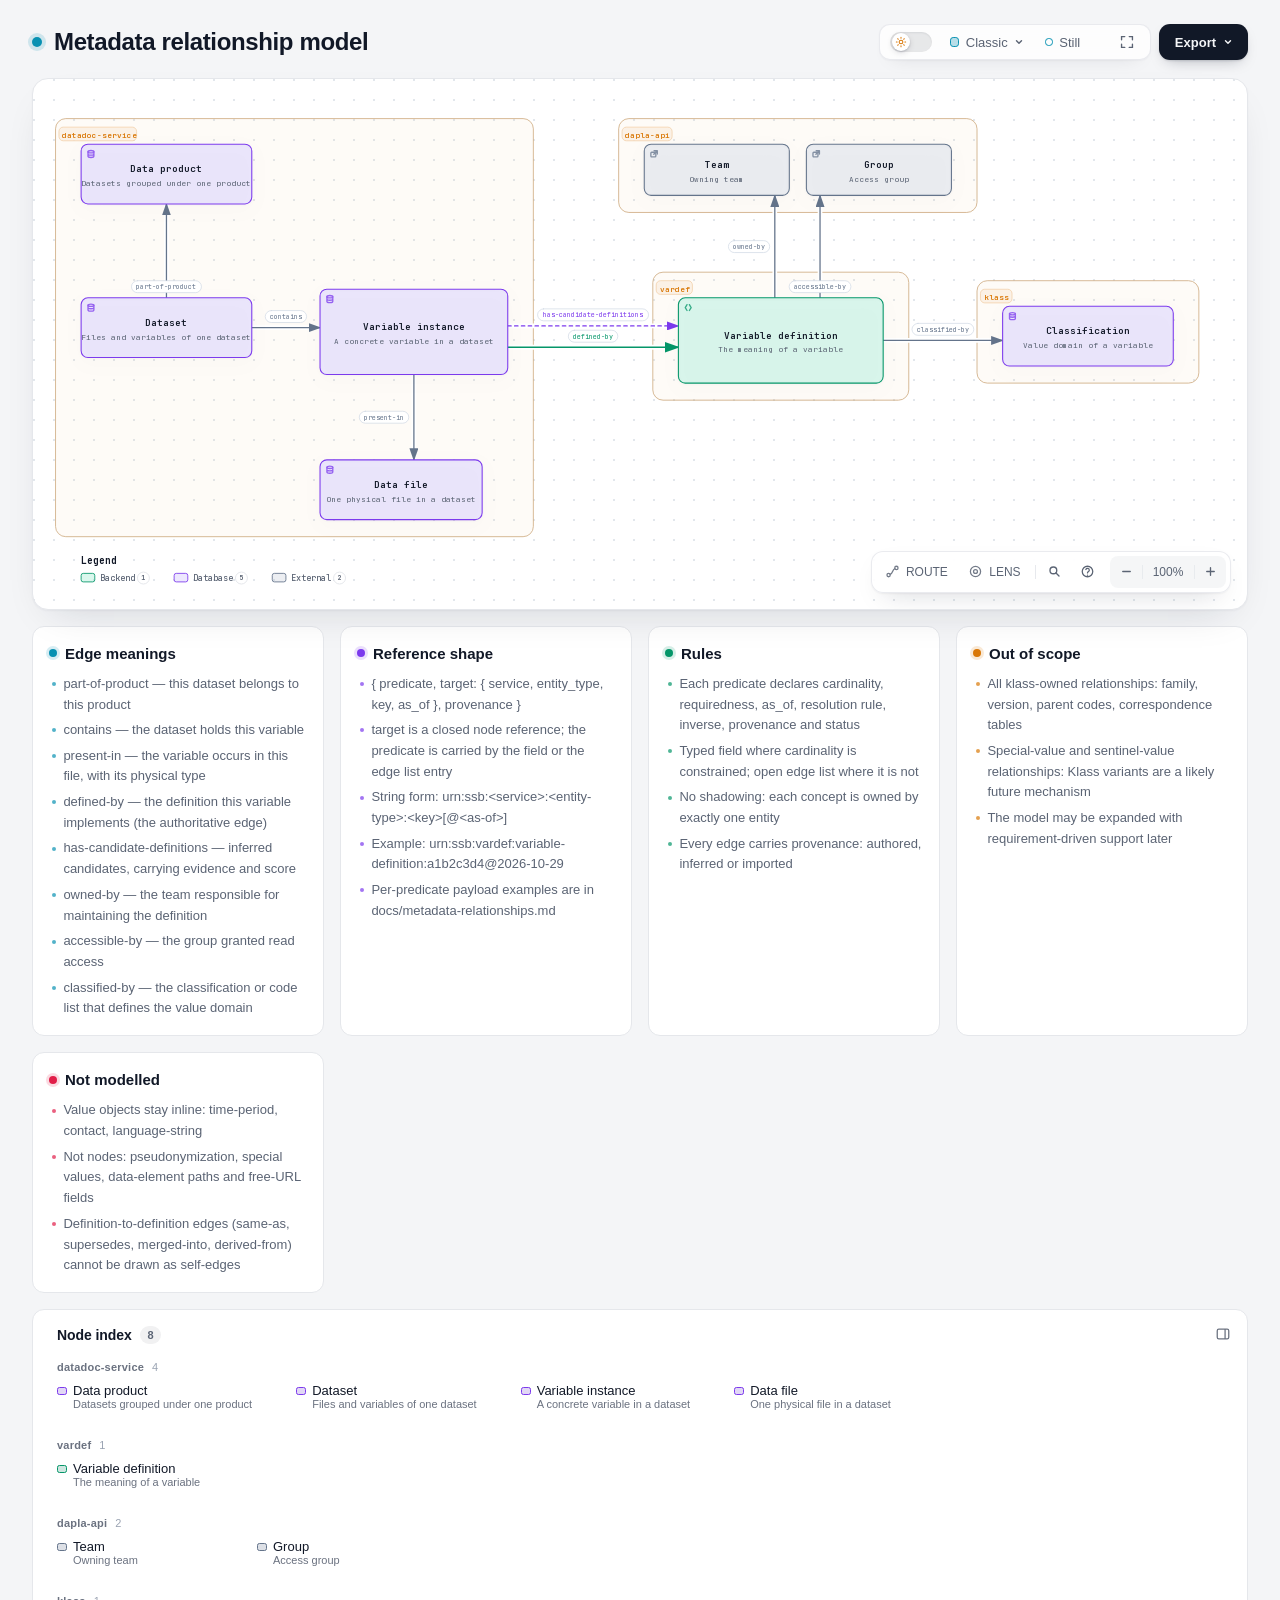
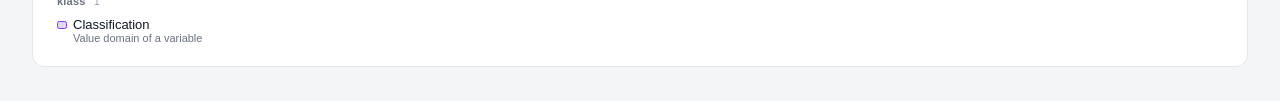
==== commit 7b09bb48: "Propose division between variable definitions and instances - short_names are unique within a team t" ====
--- a/docs/diagrams/metadata-relationships.html
+++ b/docs/diagrams/metadata-relationships.html
@@ -5695,8 +5695,8 @@
         </div>
         <ul>
           <li>All klass-owned relationships: family, version, parent codes, correspondence tables</li>
-          <li>datadoc edges below has-candidate-definitions: data source, sentinel codes, subject area, owning section</li>
-          <li>The model may be expanded to these later if needed</li>
+          <li>Special-value and sentinel-value relationships: Klass variants are a likely future mechanism</li>
+          <li>The model may be expanded with requirement-driven support later</li>
         </ul>
       </div>
 
@@ -5707,7 +5707,7 @@
         </div>
         <ul>
           <li>Value objects stay inline: time-period, contact, language-string</li>
-          <li>Not nodes: pseudonymization key, free-URL fields</li>
+          <li>Not nodes: pseudonymization, special values, data-element paths and free-URL fields</li>
           <li>Definition-to-definition edges (same-as, supersedes, merged-into, derived-from) cannot be drawn as self-edges</li>
         </ul>
       </div>
